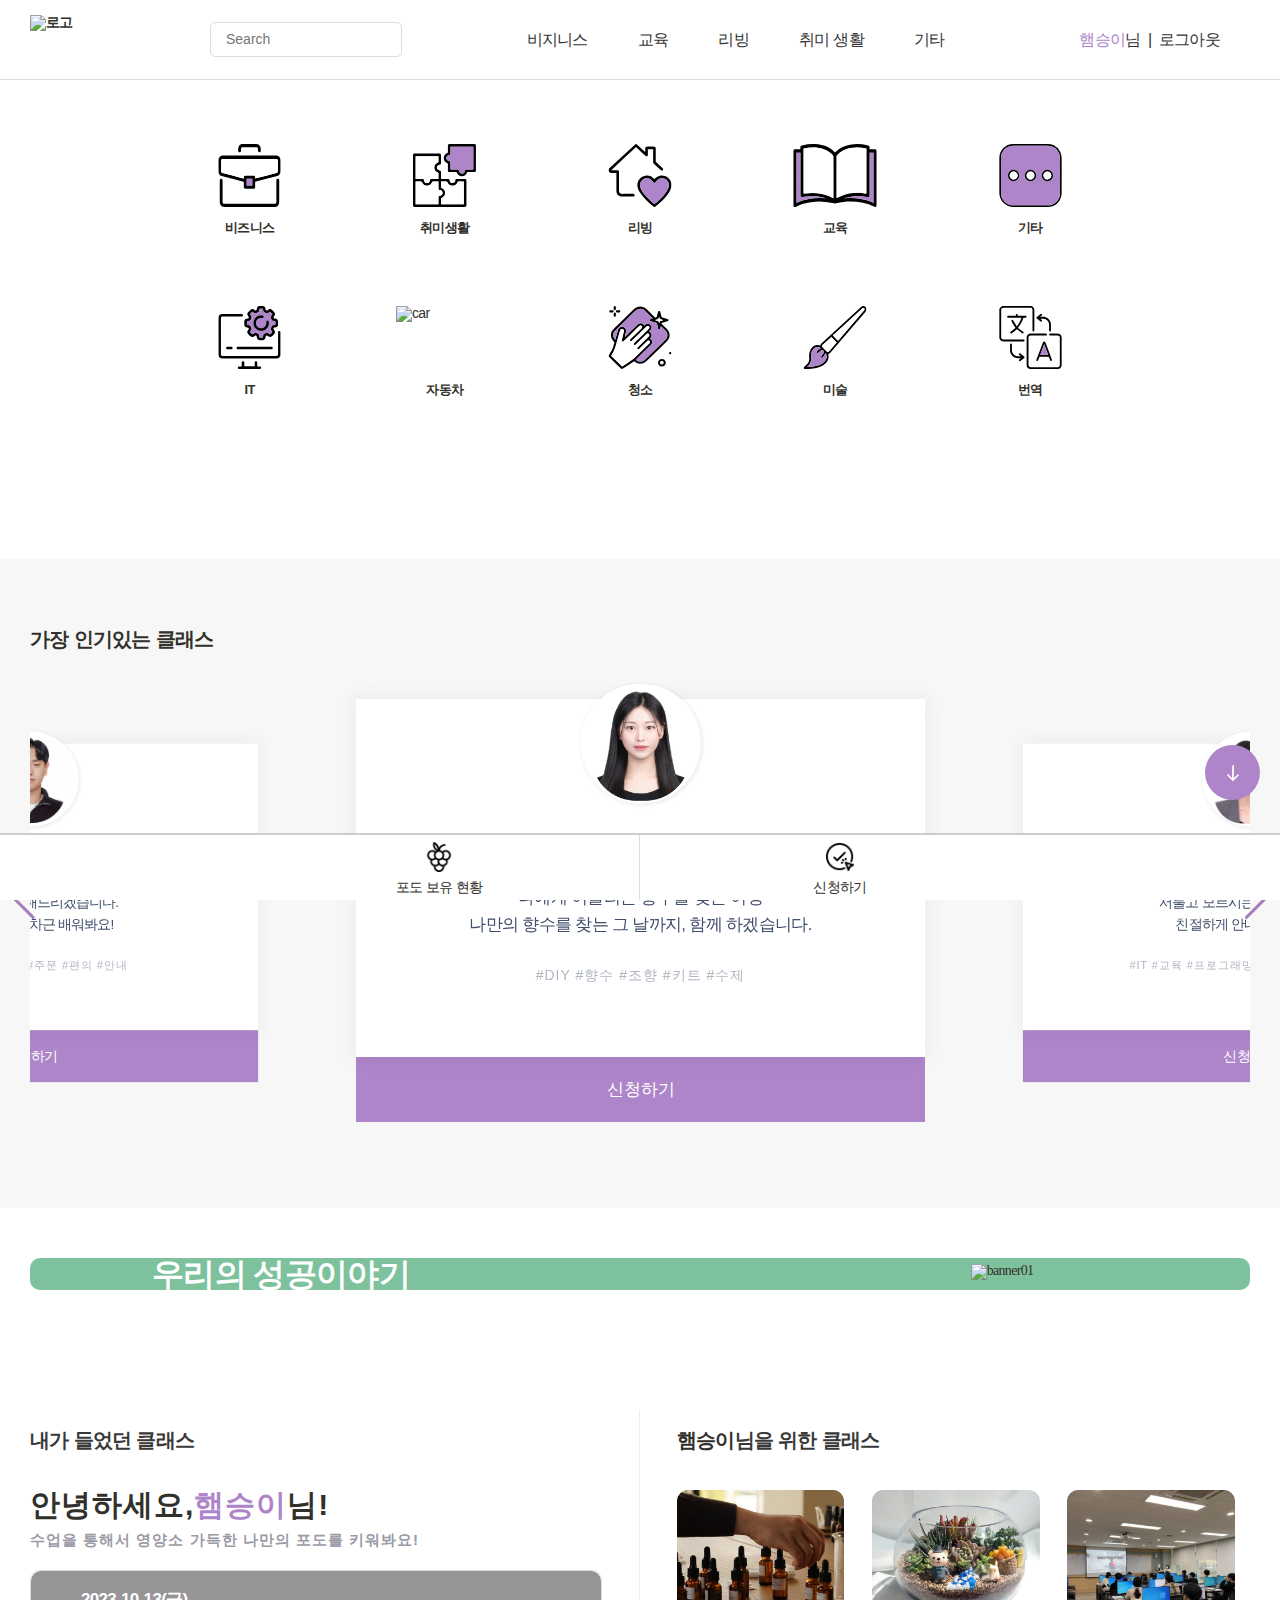
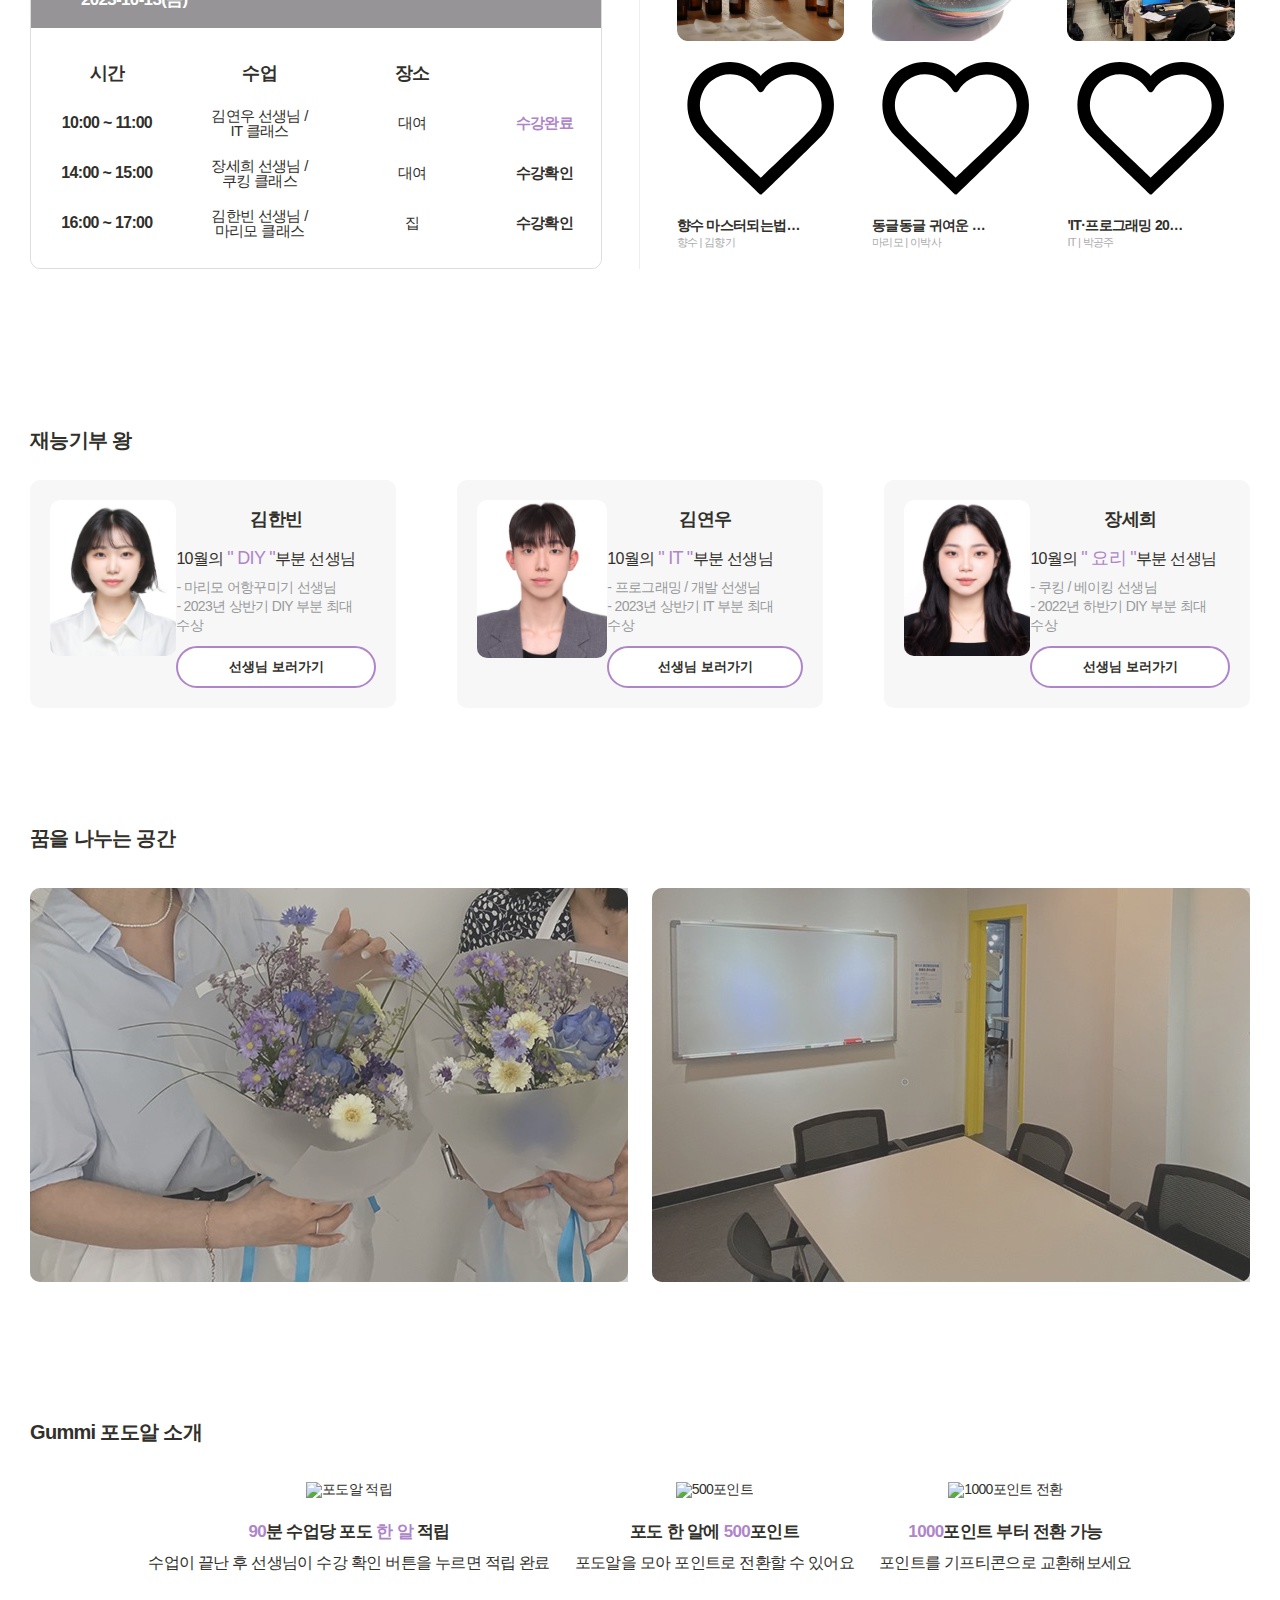
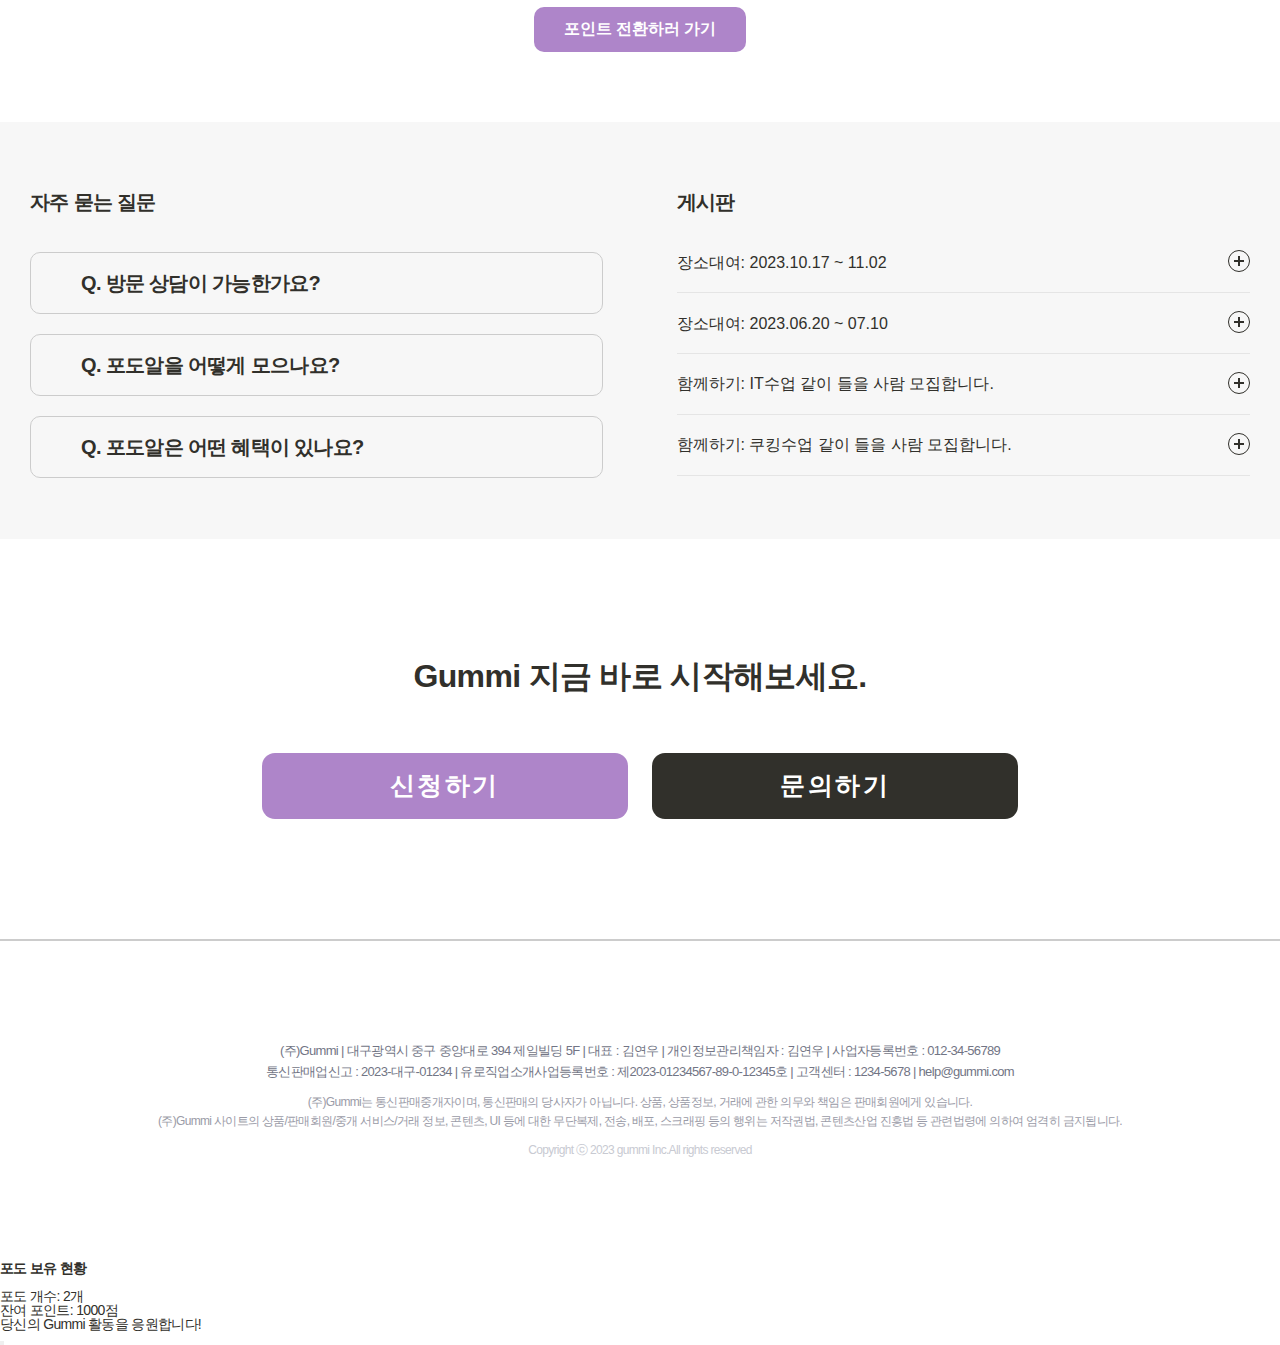
==== index2.html @ 2b12e1e2 "feat : 메인페이지에서 header 고정" ====
<!DOCTYPE html>
<html lang="ko">
<head>
    <meta charset="UTF-8">
    <meta name="viewport" content="width=device-width, initial-scale=1.0">
    <!-- SEO적용 -->
    <meta name="mobile-web-app-capable" content="yes"/>
    <meta name="format-detection" content="telephone=no"/>
    <meta name="apple-mobile-web-app-capable" content="yes"/>
    <meta name="description" content="나의 꿈이 이루어지는 공간 구미 Gummi!"/>
    <meta name="keywords" content="재능기부, 기부, 무료학습, 무료, 취약계층, 포도알"/>
    <meta property="og:title" content="Gummi"/>
    <meta property="keyword" content="재능기부, 기부, 무료학습, 무료, 취약계층, 포도알"/>
    <meta property="og:url" content="https://gummi.com/"/>
    <meta property="og:image" content="https://gummi.com/img/url_image.jpg"/>
    <meta property="og:description" content="나의 꿈이 이루어지는 공간 구미 Gummi!"/>
    <meta name="twitter:card" content="summary"/>
    <meta name="twitter:title" content="Gummi"/>
    <meta name="twitter:url" content="https://gummi.com/"/>
    <meta name="twitter:image" content="https://gummi.com/img/logo.png"/>
    <meta name="twitter:description" content="나의 꿈이 이루어지는 공간 구미 Gummi!"/>
<!-- Google Tag Manager -->
<script>(function(w,d,s,l,i){w[l]=w[l]||[];w[l].push({'gtm.start':
    new Date().getTime(),event:'gtm.js'});var f=d.getElementsByTagName(s)[0],
    j=d.createElement(s),dl=l!='dataLayer'?'&l='+l:'';j.async=true;j.src=
    'https://www.googletagmanager.com/gtm.js?id='+i+dl;f.parentNode.insertBefore(j,f);
    })(window,document,'script','dataLayer','GTM-WTNFFC6M');</script>
    <!-- End Google Tag Manager -->
    <!-- 네이버 -->
    <meta name="naver-site-verification" content="ccff2fdf0d3d337e42f8905c4f5227d122330a30" />
    <link rel="canonical" href="https://gummi.vercel.app/">
    <meta name="naver-site-verification" content="49dbb149e09865e68eaacd9c26ceda046bd631c5" />
    <title>Gummi</title>
    <!-- 웹브라우저 호환성 -->
    <!--[if lt IE 9]>
    <script src="js/respond.min.js"></script>
    <script src="js/html5shiv.js"></script>
    [endif]-->
    <!-- <script src="js/prefixfree.min.js"></script> -->
    <!-- jQuery -->
    <script src="https://code.jquery.com/jquery-3.7.0.min.js"></script>
    <!-- fontawesome -->
    <script src="https://kit.fontawesome.com/e2b37e629b.js" crossorigin="anonymous"></script>
    
    <!-- aos -->
    <link rel="stylesheet" href="https://unpkg.com/aos@next/dist/aos.css" />
    <script src="https://unpkg.com/aos@next/dist/aos.js"></script>
    <!-- Swiper JS -->
    <script src="https://cdn.jsdelivr.net/npm/swiper@9/swiper-bundle.min.js"></script>
    <script src="https://cdn.jsdelivr.net/npm/swiper@10/swiper-element-bundle.min.js"></script>
    <!-- swiper -->
    <link rel="stylesheet" href="js/swiper/swiper.min.css"/>
    <script src="js/swiper/swiper.min.js"></script>
    <!-- bx slide -->
    <link rel="stylesheet" href="https://cdn.jsdelivr.net/bxslider/4.2.12/jquery.bxslider.css"/>    
    <script src="https://cdn.jsdelivr.net/bxslider/4.2.12/jquery.bxslider.min.js"></script>
    <!-- XEIcon -->
    <link rel="stylesheet" href="https://cdn.jsdelivr.net/npm/xeicon@2.3.3/xeicon.min.css">
    <!-- css -->
    <link rel="stylesheet" type="text/css" href="css/reset.css">
    <link rel="stylesheet" href="css/main.css">
    <link rel="stylesheet" href="css/header_main.css">
    <link rel="stylesheet" href="css/class.css">
    <link rel="stylesheet" href="css/font.css">
    <link rel="stylesheet" href="css/base.css">
    <link rel="stylesheet" href="css/common.css"> 
    <link rel="stylesheet" href="css/podo.css"> 
    <link rel="stylesheet" href="css/fixedmenu.css">
    <!--js  -->
    <script src="js/header.js"></script>
    <script src="js/visual.js"></script>
    <script src="js/banner01.js"></script>
    <script src="js/category.js"></script>
    <script src="js/teacher.js"></script>
    <script src="js/recruit.js"></script>
    <script src="js/banner02.js"></script>
    <script src="js/popualclass.js"></script>
    <script src="js/class.js"></script>
    <script src="js/fixedmenu.js"></script>
    <script src="js/footer.js"></script>
   <script src="js/podo.js"></script>
   <!-- fivicon -->
   <link rel="icon" href="images/fcon.png">
</head>
<body>
<!-- Google Tag Manager (noscript) -->
<noscript><iframe src="https://www.googletagmanager.com/ns.html?id=GTM-WTNFFC6M"
    height="0" width="0" style="display:none;visibility:hidden"></iframe></noscript>
    <!-- End Google Tag Manager (noscript) -->
    <div class="wrap">
        <!-- header부분 -->
        <header class="header">
            <div class="inner">
                <h1 class="h_logo">
                    <a href="index2.html"><img src="images/logo3_text.svg" alt="로고"></a>
                </h1>
                <nav class="h_nav">
                    <ul class="searchbar">
                        <li><input type="text" name="searchtext" id="searchtext" placeholder="Search"></li>
                        <li><a href="#"><i class="fa-solid fa-magnifying-glass"></i></a></li>
                    </ul>
                    <ul class="gnb">
                        <li><a href="#">비지니스</a>
                        <ul class="submenu">
                            <li><a href="#">번역</a></li>
                            <li><a href="#">통역</a></li>
                            <li><a href="#">마케팅</a></li>
                            <li><a href="#">창업 컨설팅</a></li>
                            <li><a href="#">재테크</a></li>
                        </ul>
                        </li>
                        <li><a href="#">교육</a>
                        <ul class="submenu">
                            <li><a href="#">초등교육</a></li>
                            <li><a href="#">중등교육</a></li>
                            <li><a href="#">고등교육</a></li>
                            <li><a href="#">IT</a></li>
                            <li><a href="#">디자인</a></li>
                        </ul>
                        </li>
                        <li><a href="#">리빙</a>
                        <ul class="submenu">
                            <li><a href="#">정리</a></li>
                            <li><a href="#">청소</a></li>
                            <li><a href="#">인테리어</a></li>
                            <li><a href="#">수리</a></li>
                        </ul>
                        </li>
                        <li><a href="#">취미 생활</a>
                        <ul class="submenu">
                            <li><a href="#">DIY</a></li>
                            <li><a href="#">요리</a></li>
                            <li><a href="#">뷰티</a></li>
                            <li><a href="#">마술</a></li>
                            <li><a href="#">악기</a></li>
                            <li><a href="#">드로잉</a></li>
                        </ul>
                        </li>
                        <li><a href="#">기타</a>
                        <ul class="submenu">
                            <li><a href="#">자동차</a></li>
                            <li><a href="#">편의시설</a></li>
                        </ul>
                        </li>
                    </ul>
                    <ul class="login">
                        <li><a href="#"><span class="purple">햄승이</span>님</a></li>
                        <li>&ensp;|&ensp;</li>
                        <li><a href="index.html">로그아웃</a></li>
                    </ul>
                </nav>
                <nav class="mb_nav">
                    <ul class="mb_h_nav">
                        <li><a href="#"><i class="fa-solid fa-magnifying-glass"></i></a></li>
                        <li><a href="#"><i class="fa-solid fa-bars"></i></a></li>
                    </ul>
                    <div class="mb_nav_gnb">
                        <div class="mb_nav_top">
                            <ul class="mb_login">
                                <li><i class="fa-regular fa-user"></i></li>
                                <li><a href="#"><span class="purple">햄승이</span>님&ensp;</a>|<a href="index.html">&ensp;로그아웃&ensp;<i class="fa-solid fa-chevron-right"></i></a></li>
                            </ul>
                            <a href="#"><i class="fa-solid fa-xmark"></i></a>
                        </div>
                        <ul class="mb_gnb">
                            <li>
                                <a href="#">
                                    비지니스
                                    <div class="more">
                                        <span class="plus"><i class="fa-solid fa-plus"></i></span>
                                        <span class="minus"><i class="fa-solid fa-minus"></i></span>
                                    </div>
                                </a>
                                <ul class="mb_submenu">
                                    <li><a href="#">번역</a></li>
                                    <li><a href="#">통역</a></li>
                                    <li><a href="#">마케팅</a></li>
                                    <li><a href="#">창업 컨설팅</a></li>
                                    <li><a href="#">재테크</a></li>
                                </ul>
                            </li>
                            <li>
                                <a href="#">
                                    교육
                                    <div class="more">
                                        <span class="plus"><i class="fa-solid fa-plus"></i></span>
                                        <span class="minus"><i class="fa-solid fa-minus"></i></span>
                                    </div>
                                </a>
                            <ul class="mb_submenu">
                                <li><a href="#">초등교육</a></li>
                                <li><a href="#">중등교육</a></li>
                                <li><a href="#">고등교육</a></li>
                                <li><a href="#">IT</a></li>
                                <li><a href="#">디자인</a></li>
                            </ul>
                            </li>
                            <li>
                                <a href="#">
                                    리빙
                                    <div class="more">
                                        <span class="plus"><i class="fa-solid fa-plus"></i></span>
                                        <span class="minus"><i class="fa-solid fa-minus"></i></span>
                                    </div>
                                </a>
                            <ul class="mb_submenu">
                                <li><a href="#">정리</a></li>
                                <li><a href="#">청소</a></li>
                                <li><a href="#">인테리어</a></li>
                                <li><a href="#">수리</a></li>
                            </ul>
                            </li>
                            <li>
                                <a href="#">
                                    취미 생활
                                    <div class="more">
                                        <span class="plus"><i class="fa-solid fa-plus"></i></span>
                                        <span class="minus"><i class="fa-solid fa-minus"></i></span>
                                    </div>
                                </a>
                            <ul class="mb_submenu">
                                <li><a href="#">DIY</a></li>
                                <li><a href="#">요리</a></li>
                                <li><a href="#">뷰티</a></li>
                                <li><a href="#">마술</a></li>
                                <li><a href="#">악기</a></li>
                                <li><a href="#">드로잉</a></li>
                            </ul>
                            </li>
                            <li>
                                <a href="#">
                                    기타
                                    <div class="more">
                                        <span class="plus"><i class="fa-solid fa-plus"></i></span>
                                        <span class="minus"><i class="fa-solid fa-minus"></i></span>
                                    </div>
                                </a>
                            <ul class="mb_submenu">
                                <li><a href="#">자동차</a></li>
                                <li><a href="#">편의시설</a></li>
                            </ul>
                            </li>
                        </ul>
                    </div>
                </nav>
            </div>
        </header>
        <div class="mb_searchbar">
            <div class="inner">
                <ul class="mb_search">
                    <li>
                        <ul class="mb_searchbar_search">
                            <li><a href="#"><i class="fa-solid fa-magnifying-glass"></i></a></li>
                            <li><input type="text" name="searchtext" id="searchtext" placeholder="Search"></li>
                        </ul>
                    </li>
                    <li>
                        <a href="#"><i class="fa-solid fa-xmark"></i></a>
                    </li>
                </ul>
                <ul class="mb_recommend">
                    <li>인기검색어</li>
                    <li>
                        <ul class="mb_recommend_text">
                            <li><a href="#">키오스크</a></li>
                            <li><a href="#">디저트</a></li>
                            <li><a href="#">식물</a></li>
                            <li><a href="#">케이크</a></li>
                            <li><a href="#">그래픽</a></li>
                            <li><a href="#">코딩</a></li>
                            <li><a href="#">언리얼</a></li>
                            <li><a href="#">캐릭터</a></li>
                            <li><a href="#">일러스트</a></li>
                            <li><a href="#">클래스</a></li>
                            <li><a href="#">포도알</a></li>
                            <li><a href="#">C4D</a></li>
                            <li><a href="#">번역</a></li>
                            <li><a href="#">DIY</a></li>
                            <li><a href="#">재테크</a></li>
                            <li><a href="#">청소</a></li>
                        </ul>
                    </li>
                </ul>
            </div>
        </div>
        <!-- 메인 -->
        <div class="main">
            <!-- 비주얼부분 -->
            <section class="visual">
                <div class="swiper visualswiper">
                    <div class="swiper-wrapper">
                        <div class="swiper-slide">
                            <img src="images/visual_slider01_text.svg" alt="이미지 슬라이더">
                        </div>
                        <div class="swiper-slide">
                            <img src="images/visual_slider02.svg" alt="이미지 슬라이더">
                        </div>
                        <div class="swiper-slide">
                            <img src="images/visual_slider03.svg" alt="이미지 슬라이더">
                        </div>
                    </div>
                    <div class="swiper-button-prev"></div>
                    <div class="swiper-button-next"></div>
                    <div class="swiper-pagination"></div>
                </div>
            </section>
            <!-- 카테고리 -->
            <section class="category">
                <div class="inner">
                    <div class="cate_wrap">
                        <div id="cate_list1">
                            <div class="cate_iist">
                                <img src="images/bbbbbbu.svg" alt="business">
                                <span>비즈니스</span>
                            </div>
                            <div class="cate_iist">
                                <img src="images/hobby.svg" alt="hobby">
                                <span>취미생활</span>
                            </div>
                            <div class="cate_iist">
                                <img src="images/home.svg" alt="living">
                                <span>리빙</span>
                            </div>
                            <div class="cate_iist">
                                <img src="images/book2.svg" alt="study">
                                <span>교육</span>
                            </div>
                            <div class="cate_iist">
                                <img src="images/eeet.svg" alt="etc">
                                <span>기타</span>
                            </div>
                        </div>
                        <div id="cate_list2">
                            <div class="cate_iist">
                                <img src="images/ittt.svg" alt="it">
                                <span>IT</span>
                            </div>
                            <div class="cate_iist">
                                <img src="images/car.svg" alt="car">
                                <span>자동차</span>
                            </div>
                            <div class="cate_iist">
                                <img src="images/cleam.svg" alt="cleaning">
                                <span>청소</span>
                            </div>
                            <div class="cate_iist">
                                <img src="images/artt3.svg" alt="art">
                                <span>미술</span>
                            </div>
                            <div class="cate_iist">
                                <img src="images/traaans.svg" alt="trans">
                                <span>번역</span>
                            </div>
                        </div>
                    </div>
                </div>
            </section>
            <!-- 가장인기있는 클래스 -->
            <section class="popualclass">
                <div class="inner">
                    <div class="swiper-container">
                        <h2>가장 인기있는 클래스</h2>
                        <div class="swiper-wrapper">
                            <div class="swiper-slide slide1">
                                <div class="popualclass-contents contents1">
                                    <div class="diy2">
                                        <img
                                            src="images/popularclassteacher.png"
                                            alt=""
                                            id="diy2img1"
                                        />
                                        <div class="diy2-h3">
                                                <div class="diy2-star">
                                            <i class="fa-solid fa-star" style="color: #ffd400"></i>
                    <i class="fa-solid fa-star" style="color: #ffd400"></i>
                    <i class="fa-solid fa-star" style="color: #ffd400"></i>
                    <i class="fa-solid fa-star" style="color: #ffd400"></i>
                    <i class="fa-solid fa-star" style="color: #ffd400"></i>
                                        </div>   
                                        <h3> 
                                                <span >향수</span
                                                ><br/>나에게 어울리는
                                                향수를 찾는 여정 <br />
                                                나만의 향수를 찾는 그
                                                날까지, 함께 하겠습니다.
                                            </h3>
                                         <p>
                                            #DIY #향수 #조향 #키트 #수제
                                        </p>
                                    </div>
                                        
                                    </div>
                                    <a href="subscription.html">
                                        <button id="bt1">신청하기</button>
                                    </a>
                                    <div class="tooltip">
                                        <span class="tooltiptext"
                                            >향유정 선생님</span
                                        >
                                    </div>
                                </div>
                            </div>

                            <div class="swiper-slide slide2">
                                <div class="popualclass-contents contents2">
                                    <div class="diy2">
                                        <img
                                            src="images/popularclassteacher2.png"
                                            alt=""
                                            id="diy2img1"
                                        />
                                        <div class="diy2-h3">
                                            <div class="diy2-star">
                                                <i class="fa-solid fa-star" style="color: #ffd400"></i>
                        <i class="fa-solid fa-star" style="color: #ffd400"></i>
                        <i class="fa-solid fa-star" style="color: #ffd400"></i>
                        <i class="fa-solid fa-star" style="color: #ffd400"></i>
                        <i class="fa-solid fa-star" style="color: #ffd400"></i>
                                            </div> 
                                            <h3>
                                                <span>IT</span><br />서툴고
                                                모르시는 것이 당연해요.
                                                <br />친절하게
                                                안내해드릴게요!
                                            </h3> 
                                            <p>
                                            #IT #교육 #프로그래밍
                                            #데이터분석 #자격증
                                        </p>
                                        </div>
                                       
                                    </div>
                                    <a href="subscription.html">
                                        <button id="bt1">신청하기</button>
                                    </a>
                                    <div class="tooltip">
                                        <span class="tooltiptext"
                                            >김연우 선생님</span
                                        >
                                    </div>
                                </div>
                            </div>
                            <div class="swiper-slide slide3">
                                <div class="popualclass-contents contents3">
                                    <div class="diy2">
                                        <img
                                            src="images/popularclassteacher4.png"
                                            alt=""
                                            id="diy2img1"
                                        />
                                        <div class="diy2-h3">
                                            <div class="diy2-star">
                                                <i class="fa-solid fa-star" style="color: #ffd400"></i>
                        <i class="fa-solid fa-star" style="color: #ffd400"></i>
                        <i class="fa-solid fa-star" style="color: #ffd400"></i>
                        <i class="fa-solid fa-star" style="color: #ffd400"></i>
                        <i class="fa-solid fa-star" style="color: #dadad9"></i>
                                            </div> 
                                            <h3>
                                                <span>쿠킹</span
                                                ><br />아마추어도 잘 할 수
                                                있습니다. <br />
                                                기술과 노하우로 여러분의
                                                실력을 빛나게 해드릴게요!
                                            </h3>
                                        <p>#쿠킹 #요리 #음식 #키트 #빵</p>
                                    </div>
                                        
                                    </div>
                                    <a href="subscription.html">
                                        <button id="bt1">신청하기</button>
                                    </a>
                                    <div class="tooltip">
                                        <span class="tooltiptext"
                                            >장세희 선생님</span
                                        >
                                        
                                    </div>
                                </div>
                            </div>
                            <div class="swiper-slide slide4">
                                <div class="popualclass-contents contents4">
                                    <div class="diy2">
                                        <img
                                            src="images/popularclassteacher3.png"
                                            alt=""
                                            id="diy2img1"
                                        />
                                        <div class="diy2-h3">
                                            <div class="diy2-star">
                                        <i class="fa-solid fa-star" style="color: #ffd400"></i>
                <i class="fa-solid fa-star" style="color: #ffd400"></i>
                <i class="fa-solid fa-star" style="color: #ffd400"></i>
                <i class="fa-solid fa-star" style="color: #ffd400"></i>
                <i class="fa-solid fa-star" style="color: #ffd400"></i>
                                    </div>   
                                    <h3> 
                                            <span >향수</span
                                            ><br/>나에게 어울리는
                                            향수를 찾는 여정 <br />
                                            나만의 향수를 찾는 그
                                            날까지, 함께 하겠습니다.
                                        </h3>
                                        <p>
                                        #DIY #향수 #조향 #키트 #수제
                                    </p>
                                </div>
                                    
                                </div>
                                <a href="subscription.html">
                                    <button id="bt1">신청하기</button>
                                </a>
                                <div class="tooltip">
                                    <span class="tooltiptext"
                                        >향유정 선생님</span
                                    >
                                </div>
                            </div>
                        </div>

                        <div class="swiper-slide slide2">
                            <div class="popualclass-contents contents2">
                                <div class="diy2">
                                    <img
                                        src="images/popularclassteacher2.png"
                                        alt=""
                                        id="diy2img1"
                                    />
                                    <div class="diy2-h3">
                                        <div class="diy2-star">
                                            <i class="fa-solid fa-star" style="color: #ffd400"></i>
                    <i class="fa-solid fa-star" style="color: #ffd400"></i>
                    <i class="fa-solid fa-star" style="color: #ffd400"></i>
                    <i class="fa-solid fa-star" style="color: #ffd400"></i>
                    <i class="fa-solid fa-star" style="color: #ffd400"></i>
                                        </div> 
                                        <h3>
                                            <span>IT</span><br />서툴고
                                            모르시는 것이 당연해요.
                                            <br />친절하게
                                            안내해드릴게요!
                                        </h3> 
                                        <p>
                                        #IT #교육 #프로그래밍
                                        #데이터분석 #자격증
                                    </p>
                                    </div>
                                    
                                </div>
                                <a href="subscription.html">
                                    <button id="bt1">신청하기</button>
                                </a>
                                <div class="tooltip">
                                    <span class="tooltiptext"
                                        >김연우 선생님</span
                                    >
                                </div>
                            </div>
                        </div>
                        <div class="swiper-slide slide3">
                            <div class="popualclass-contents contents3">
                                <div class="diy2">
                                    <img
                                        src="images/popularclassteacher4.png"
                                        alt=""
                                        id="diy2img1"
                                    />
                                    <div class="diy2-h3">
                                        <div class="diy2-star">
                                            <i class="fa-solid fa-star" style="color: #ffd400"></i>
                    <i class="fa-solid fa-star" style="color: #ffd400"></i>
                    <i class="fa-solid fa-star" style="color: #ffd400"></i>
                    <i class="fa-solid fa-star" style="color: #ffd400"></i>
                    <i class="fa-solid fa-star" style="color: #dadad9"></i>
                                        </div> 
                                        <h3>
                                            <span>쿠킹</span
                                            ><br />아마추어도 잘 할 수
                                            있습니다. <br />
                                            기술과 노하우로 여러분의
                                            실력을 빛나게 해드릴게요!
                                        </h3>
                                    <p>#쿠킹 #요리 #음식 #키트 #빵</p>
                                </div>
                                    
                                </div>
                                <a href="subscription.html">
                                    <button id="bt1">신청하기</button>
                                </a>
                                <div class="tooltip">
                                    <span class="tooltiptext"
                                        >장세희 선생님</span
                                    >
                                    
                                </div>
                            </div>
                        </div>
                        <div class="swiper-slide slide4">
                            <div class="popualclass-contents contents4">
                                <div class="diy2">
                                    <img
                                        src="images/popularclassteacher3.png"
                                        alt=""
                                        id="diy2img1"
                                    />
                                    <div class="diy2-h3">
                                        <div class="diy2-star">
                                            <i class="fa-solid fa-star" style="color: #ffd400"></i>
                    <i class="fa-solid fa-star" style="color: #ffd400"></i>
                    <i class="fa-solid fa-star" style="color: #ffd400"></i>
                    <i class="fa-solid fa-star" style="color: #ffd400"></i>
                    <i class="fa-solid fa-star" style="color: #ffd400"></i>
                                        </div> 
                                        <h3>
                                            <span>DIY</span
                                            ><br />마리모에 대해 궁금한
                                            것이 많으신가요~? <br />
                                            귀엽고 흥미로운 애완식물
                                            마리모 함께 만들어봐요!
                                        </h3>
                                    <p>
                                        #DIY #마리모 #어항 #키트 #꾸미기
                                    </p>
                                </div>
                                    
                                </div>
                                <a href="subscription.html">
                                    <button id="bt1">신청하기</button>
                                </a>
                                <div class="tooltip">
                                    <span class="tooltiptext"
                                        >김한빈 선생님</span
                                    >
                                </div>
                            </div>
                        </div>
                        <div class="swiper-slide slide5">
                            <div class="popualclass-contents contents5">
                                <div class="diy2">
                                    <img
                                        src="images/popularclassteacher5.png"
                                        alt=""
                                        id="diy2img1"
                                    />
                                    <div class="diy2-h3">
                                        <div class="diy2-star">
                                            <i class="fa-solid fa-star" style="color: #ffd400"></i>
                    <i class="fa-solid fa-star" style="color: #ffd400"></i>
                    <i class="fa-solid fa-star" style="color: #ffd400"></i>
                    <i class="fa-solid fa-star" style="color: #ffd400"></i>
                    <i class="fa-solid fa-star" style="color: #dadad9"></i>
                                        </div> 
                                        <h3>
                                            <span class="diy-h22">키오스크</span
                                            ><br />친절하게
                                            설명해드리겠습니다. <br />
                                            하나하나 차근차근 배워봐요!
                                        </h3>
                                        <p>
                                        #키오스크 #무인 #주문 #편의
                                        #안내
                                    </p>
                                </div>
                                    
                                </div>
                                <a href="subscription.html">
                                    <button id="bt1">신청하기</button>
                                </a>
                                <div class="tooltip">
                                    <span class="tooltiptext"
                                        >김이박 선생님</span
                                    >
                                </div>
                            </div>
                        </div>
                    </div>
                </div>
                <!-- If we need navigation buttons -->
                <div class="swiper-button-prev"></div>
                <div class="swiper-button-next"></div>
            </div>
        </section>
            <!-- 배너01 -->
            <section class="banner01">
                <div class="inner">
                    <div class="banner_wrap">
                        <a href="success.html">
                            <div class="banner_txt">
                            우리의 성공이야기<i class="fa-solid fa-arrow-right"></i>
                            </div>
                            <div class="banner_img">
                            <img src="images/banner022222.svg" alt="banner01">
                            </div> 
                        </a>
                    </div>
                </div>
            </section>                      
            <!-- 내가 들은 클래스 -->
            <section class="class">
                <div class="inner">
                    <div class="myclass">
                        <div class="myclass2">
                            <h2>내가 들었던 클래스</h2>
                            <h3 class="myclass2podo">
                                안녕하세요,<span class="podo22">햄승이</span
                                >님!<br />
                                <span class="podo33"
                                    >수업을 통해서 영양소 가득한 나만의
                                    포도를 키워봐요!</span
                                >
                            </h3>
                            <!-- <img src="images/sche.png" alt=""> -->
                            <div class="myclass2-1">
                                <!-- <img src="images/banner_people.png" alt=""> -->
                                <div class="myclass2-2">
                                    <h2>2023-10-13(금)</h2>
                                </div>
                                <div class="myclass2-3">
                                    <table class="fade-in-table">
                                        <tr>
                                            <th scope="col" class="th1">
                                                시간
                                            </th>
                                            <th scope="col" class="th1">
                                                수업
                                            </th>
                                            <th
                                                scope="col"
                                                colspan="1"
                                                class="th1"
                                            >
                                                장소
                                            </th>
                                            <!-- <th scope="col" class="th1">
                                                수강
                                            </th> -->
                                            <!-- <th scope="col">조회수</th> : 밀려난 셀 제거-->
                                        </tr>
                                        <tr>
                                            <td rowspan="1" class="th2">
                                                10:00 ~ 11:00
                                            </td>
                                            <td>
                                                김연우 선생님 / <br> IT 클래스
                                            </td>
                                            <td>대여</td>
                                            <td class="td2">수강완료</td>
                                        </tr>
                                        <tr>
                                            <td rowspan="1" class="th2">
                                                14:00 ~ 15:00
                                            </td>
                                            <td>
                                                장세희 선생님 / <br>쿠킹 클래스
                                            </td>
                                            <td>대여</td>
                                            <td class="td3">수강확인</td>
                                        </tr>
                                        <tr>
                                            <td rowspan="1" class="th2">
                                                16:00 ~ 17:00
                                            </td>
                                            <td>
                                                김한빈 선생님 / <br>마리모 클래스
                                            </td>
                                            <td>집</td>
                                            <td class="td3">수강확인</td>
                                        </tr>
                                    </table>
                                </div>
                            </div>
                        </div>
            <!-- 회원님을 위한 클래스 -->
                        <div class="myclass3">
                            <h2 id="myclass322"><span class="myclass3_ham">햄승이</span>님을 위한 클래스</h2>
                             <div class="scrollable-content">   
                                <div class="myclass33"> <div class="content">
                            <div class="myclass3-inner">
                                
                                <div class="myclass3-1">
                                    <img
                                        src="images/subscription_img_main 1.png"
                                        alt=""
                                    />
                                    <div class="myclassheart">
                                        <svg viewBox="0 0 24 24" data-testid="heart-thin" class="myclassheart"><path d="M20.75 4.8C19.55 3.6 18 3 16.45 3c-1.55 0-3.1.6-4.3 1.8-.05.05-.1.15-.15.2a.69.69 0 0 1-.15-.2C10.65 3.6 9.1 3 7.55 3c-1.55 0-3.1.6-4.3 1.8-2.35 2.4-2.35 6.35 0 8.75 2.35 2.4 8.55 8.35 8.55 8.35.05.1.15.1.2.1.05 0 .15 0 .15-.05 0 0 6.2-5.95 8.55-8.35 2.35-2.4 2.4-6.35.05-8.8ZM12 7.35c.35 0 .45-.4.75-.8 1.6-1.85 4.25-2.4 6.25-.9 1.3 1 1.95 2.75 1.65 4.35-.3 1.7-1.75 2.9-3 4.2-.65.65-5.65 5.4-5.65 5.4s-5-4.75-5.65-5.4c-1.25-1.25-2.7-2.5-3-4.2-.3-1.6.35-3.4 1.65-4.35 2-1.5 4.65-1 6.2.9.35.4.45.8.8.8Z" class="css-17f4zqp">
                                        </path></svg>
                                      </div>
                                    <div class="myclass3-2">
                                        <h3>
                                            향수 마스터되는법,
                                            김향기의 독학비법서
                                        </h3>
                                        <h4>향수 | 김향기</h4>
                                    </div>
                                </div>
                                <div class="myclass3-1">
                                    <img
                                        src="images/marimo.png"
                                        alt=""
                                    />
                                    <div class="myclassheart">
                                        <svg viewBox="0 0 24 24" data-testid="heart-thin" class="myclassheart"><path d="M20.75 4.8C19.55 3.6 18 3 16.45 3c-1.55 0-3.1.6-4.3 1.8-.05.05-.1.15-.15.2a.69.69 0 0 1-.15-.2C10.65 3.6 9.1 3 7.55 3c-1.55 0-3.1.6-4.3 1.8-2.35 2.4-2.35 6.35 0 8.75 2.35 2.4 8.55 8.35 8.55 8.35.05.1.15.1.2.1.05 0 .15 0 .15-.05 0 0 6.2-5.95 8.55-8.35 2.35-2.4 2.4-6.35.05-8.8ZM12 7.35c.35 0 .45-.4.75-.8 1.6-1.85 4.25-2.4 6.25-.9 1.3 1 1.95 2.75 1.65 4.35-.3 1.7-1.75 2.9-3 4.2-.65.65-5.65 5.4-5.65 5.4s-5-4.75-5.65-5.4c-1.25-1.25-2.7-2.5-3-4.2-.3-1.6.35-3.4 1.65-4.35 2-1.5 4.65-1 6.2.9.35.4.45.8.8.8Z" class="css-17f4zqp">
                                        </path></svg>
                                      </div>
                                    <div class="myclass3-2">
                                        <h3>
                                            동글동글 귀여운 마리모, 
                                            나만의 반려식물 
                                        </h3>
                                        <h4>마리모 | 이박사</h4>
                                    </div>
                                </div>
                                <div class="myclass3-1">
                                    <img
                                        src="images/itit.png"
                                        alt=""
                                    />
                                    <div class="myclassheart">
                                        <svg viewBox="0 0 24 24" data-testid="heart-thin" class="myclassheart"><path d="M20.75 4.8C19.55 3.6 18 3 16.45 3c-1.55 0-3.1.6-4.3 1.8-.05.05-.1.15-.15.2a.69.69 0 0 1-.15-.2C10.65 3.6 9.1 3 7.55 3c-1.55 0-3.1.6-4.3 1.8-2.35 2.4-2.35 6.35 0 8.75 2.35 2.4 8.55 8.35 8.55 8.35.05.1.15.1.2.1.05 0 .15 0 .15-.05 0 0 6.2-5.95 8.55-8.35 2.35-2.4 2.4-6.35.05-8.8ZM12 7.35c.35 0 .45-.4.75-.8 1.6-1.85 4.25-2.4 6.25-.9 1.3 1 1.95 2.75 1.65 4.35-.3 1.7-1.75 2.9-3 4.2-.65.65-5.65 5.4-5.65 5.4s-5-4.75-5.65-5.4c-1.25-1.25-2.7-2.5-3-4.2-.3-1.6.35-3.4 1.65-4.35 2-1.5 4.65-1 6.2.9.35.4.45.8.8.8Z" class="css-17f4zqp">
                                        </path></svg>
                                      </div>
                                    <div class="myclass3-2">
                                        <h3>
                                            'IT·프로그래밍 20년' 선생님의 IT 교육
                                        </h3>
                                        <h4>IT | 박공주</h4>
                                    </div>
                                </div>
                            </div>
                            <div class="myclass3-inner">
                                <div class="myclass3-1">
                                    <img
                                        src="images/yori.png"
                                        alt=""
                                    />
                                    <div class="myclassheart">
                                        <svg viewBox="0 0 24 24" data-testid="heart-thin" class="myclassheart"><path d="M20.75 4.8C19.55 3.6 18 3 16.45 3c-1.55 0-3.1.6-4.3 1.8-.05.05-.1.15-.15.2a.69.69 0 0 1-.15-.2C10.65 3.6 9.1 3 7.55 3c-1.55 0-3.1.6-4.3 1.8-2.35 2.4-2.35 6.35 0 8.75 2.35 2.4 8.55 8.35 8.55 8.35.05.1.15.1.2.1.05 0 .15 0 .15-.05 0 0 6.2-5.95 8.55-8.35 2.35-2.4 2.4-6.35.05-8.8ZM12 7.35c.35 0 .45-.4.75-.8 1.6-1.85 4.25-2.4 6.25-.9 1.3 1 1.95 2.75 1.65 4.35-.3 1.7-1.75 2.9-3 4.2-.65.65-5.65 5.4-5.65 5.4s-5-4.75-5.65-5.4c-1.25-1.25-2.7-2.5-3-4.2-.3-1.6.35-3.4 1.65-4.35 2-1.5 4.65-1 6.2.9.35.4.45.8.8.8Z" class="css-17f4zqp">
                                        </path></svg>
                                      </div>
                                    <div class="myclass3-2">
                                        <h3>
                                            모던 한식의 새로운 발견
                                            초보자도 쉽게!
                                        </h3>
                                        <h4>요리 | 김요리</h4>
                                    </div>
                                </div>
                                <div class="myclass3-1">
                                    <img
                                        src="images/kiho.png"
                                        alt=""
                                    />
                                    <div class="myclassheart">
                                        <svg viewBox="0 0 24 24" data-testid="heart-thin" class="myclassheart"><path d="M20.75 4.8C19.55 3.6 18 3 16.45 3c-1.55 0-3.1.6-4.3 1.8-.05.05-.1.15-.15.2a.69.69 0 0 1-.15-.2C10.65 3.6 9.1 3 7.55 3c-1.55 0-3.1.6-4.3 1.8-2.35 2.4-2.35 6.35 0 8.75 2.35 2.4 8.55 8.35 8.55 8.35.05.1.15.1.2.1.05 0 .15 0 .15-.05 0 0 6.2-5.95 8.55-8.35 2.35-2.4 2.4-6.35.05-8.8ZM12 7.35c.35 0 .45-.4.75-.8 1.6-1.85 4.25-2.4 6.25-.9 1.3 1 1.95 2.75 1.65 4.35-.3 1.7-1.75 2.9-3 4.2-.65.65-5.65 5.4-5.65 5.4s-5-4.75-5.65-5.4c-1.25-1.25-2.7-2.5-3-4.2-.3-1.6.35-3.4 1.65-4.35 2-1.5 4.65-1 6.2.9.35.4.45.8.8.8Z" class="css-17f4zqp">
                                        </path></svg>
                                      </div>
                                    <div class="myclass3-2">
                                        <h3>
                                            쉽고 재밌는 키오스크,
                                            키오스크의 새로운 발견
                                        </h3>
                                        <h4>키오스크 | 박키오</h4>
                                    </div>
                                </div>
                                <div class="myclass3-1">
                                    <img
                                        src="images/living2.png"
                                        alt=""
                                    />
                                    <div class="myclassheart">
                                        <svg viewBox="0 0 24 24" data-testid="heart-thin" class="myclassheart"><path d="M20.75 4.8C19.55 3.6 18 3 16.45 3c-1.55 0-3.1.6-4.3 1.8-.05.05-.1.15-.15.2a.69.69 0 0 1-.15-.2C10.65 3.6 9.1 3 7.55 3c-1.55 0-3.1.6-4.3 1.8-2.35 2.4-2.35 6.35 0 8.75 2.35 2.4 8.55 8.35 8.55 8.35.05.1.15.1.2.1.05 0 .15 0 .15-.05 0 0 6.2-5.95 8.55-8.35 2.35-2.4 2.4-6.35.05-8.8ZM12 7.35c.35 0 .45-.4.75-.8 1.6-1.85 4.25-2.4 6.25-.9 1.3 1 1.95 2.75 1.65 4.35-.3 1.7-1.75 2.9-3 4.2-.65.65-5.65 5.4-5.65 5.4s-5-4.75-5.65-5.4c-1.25-1.25-2.7-2.5-3-4.2-.3-1.6.35-3.4 1.65-4.35 2-1.5 4.65-1 6.2.9.35.4.45.8.8.8Z" class="css-17f4zqp">
                                        </path></svg>
                                      </div>
                                    <div class="myclass3-2">
                                        <h3>
                                            삶의 질 2배 상승!
                                            선생님의 시크릿 노하우
                                        </h3>
                                        <h4>리빙 | 권선생</h4>
                                    </div>
                                </div>
                            </div>
                            <div class="myclass3-inner">
                                <div class="myclass3-1">
                                    <img
                                        src="images/yoyori.png"
                                        alt=""
                                    />
                                    <div class="myclassheart">
                                        <svg viewBox="0 0 24 24" data-testid="heart-thin" class="myclassheart"><path d="M20.75 4.8C19.55 3.6 18 3 16.45 3c-1.55 0-3.1.6-4.3 1.8-.05.05-.1.15-.15.2a.69.69 0 0 1-.15-.2C10.65 3.6 9.1 3 7.55 3c-1.55 0-3.1.6-4.3 1.8-2.35 2.4-2.35 6.35 0 8.75 2.35 2.4 8.55 8.35 8.55 8.35.05.1.15.1.2.1.05 0 .15 0 .15-.05 0 0 6.2-5.95 8.55-8.35 2.35-2.4 2.4-6.35.05-8.8ZM12 7.35c.35 0 .45-.4.75-.8 1.6-1.85 4.25-2.4 6.25-.9 1.3 1 1.95 2.75 1.65 4.35-.3 1.7-1.75 2.9-3 4.2-.65.65-5.65 5.4-5.65 5.4s-5-4.75-5.65-5.4c-1.25-1.25-2.7-2.5-3-4.2-.3-1.6.35-3.4 1.65-4.35 2-1.5 4.65-1 6.2.9.35.4.45.8.8.8Z" class="css-17f4zqp">
                                        </path></svg>
                                      </div>
                                    <div class="myclass3-2">
                                        <h3>
                                            왕초보에서 선생님으로!
                                            내가 만든 쿠키
                                        </h3>
                                        <h4>쿠킹 | 김왕자</h4>
                                        
                                    </div>
                                </div>
                                <div class="myclass3-1">
                                    <img
                                        src="images/candle.png"
                                        alt=""
                                    />
                                    <div class="myclassheart">
                                        <svg viewBox="0 0 24 24" data-testid="heart-thin" class="myclassheart"><path d="M20.75 4.8C19.55 3.6 18 3 16.45 3c-1.55 0-3.1.6-4.3 1.8-.05.05-.1.15-.15.2a.69.69 0 0 1-.15-.2C10.65 3.6 9.1 3 7.55 3c-1.55 0-3.1.6-4.3 1.8-2.35 2.4-2.35 6.35 0 8.75 2.35 2.4 8.55 8.35 8.55 8.35.05.1.15.1.2.1.05 0 .15 0 .15-.05 0 0 6.2-5.95 8.55-8.35 2.35-2.4 2.4-6.35.05-8.8ZM12 7.35c.35 0 .45-.4.75-.8 1.6-1.85 4.25-2.4 6.25-.9 1.3 1 1.95 2.75 1.65 4.35-.3 1.7-1.75 2.9-3 4.2-.65.65-5.65 5.4-5.65 5.4s-5-4.75-5.65-5.4c-1.25-1.25-2.7-2.5-3-4.2-.3-1.6.35-3.4 1.65-4.35 2-1.5 4.65-1 6.2.9.35.4.45.8.8.8Z" class="css-17f4zqp">
                                        </path></svg>
                                      </div>
                                    <div class="myclass3-2">
                                        <h3>
                                            잊을 수 없는 매혹적인 수업!
                                            특별한 노하우
                                
                                        </h3>
                                        <h4>캔들 | 이캔들</h4>
                                    </div>
                                </div>
                                <div class="myclass3-1">
                                    <img
                                        src="images/bis.png"
                                        alt=""
                                    />
                                    <div class="myclassheart">
                                        <svg viewBox="0 0 24 24" data-testid="heart-thin" class="myclassheart"><path d="M20.75 4.8C19.55 3.6 18 3 16.45 3c-1.55 0-3.1.6-4.3 1.8-.05.05-.1.15-.15.2a.69.69 0 0 1-.15-.2C10.65 3.6 9.1 3 7.55 3c-1.55 0-3.1.6-4.3 1.8-2.35 2.4-2.35 6.35 0 8.75 2.35 2.4 8.55 8.35 8.55 8.35.05.1.15.1.2.1.05 0 .15 0 .15-.05 0 0 6.2-5.95 8.55-8.35 2.35-2.4 2.4-6.35.05-8.8ZM12 7.35c.35 0 .45-.4.75-.8 1.6-1.85 4.25-2.4 6.25-.9 1.3 1 1.95 2.75 1.65 4.35-.3 1.7-1.75 2.9-3 4.2-.65.65-5.65 5.4-5.65 5.4s-5-4.75-5.65-5.4c-1.25-1.25-2.7-2.5-3-4.2-.3-1.6.35-3.4 1.65-4.35 2-1.5 4.65-1 6.2.9.35.4.45.8.8.8Z" class="css-17f4zqp">
                                        </path></svg>
                                      </div>
                                    <div class="myclass3-2">
                                        <h3>
                                            'DIY 경력 10년'
                                            선생님의 공예 교육
                                        </h3>
                                        <h4>공예 | 김교육</h4>
                                    </div>
                                </div>
                            </div>
                        </div>
                    </div>
                </div>
            </div>
        </div>
            </section>
            <!-- 이달의선생님 -->
            <section class="teacher">
                <div class="inner">
                    <h2>재능기부 왕</h2>
                    <div class="teacher_wrap">
                        <div class="teacher_list">
                            <div class="teacher_img">
                            <img src="images/teacher01.png" alt="선생님1" />
                            </div>
                            <div class="teacher_info">
                                <h3>김한빈</h3>                               
                                <p>10월의 <b>" DIY "</b>부분 선생님</p>                                
                                <span> - 마리모 어항꾸미기 선생님 <br>
                                    - 2023년 상반기 DIY 부분 최대 수상<br>                                    
                                </span>
                                <div class="teacher_btn">
                                    <button type="button">
                                        <span>선생님</span> 보러가기
                                    </button>
                                </div>
                            </div>
                        </div>
                        <div class="teacher_list">
                            <div class="teacher_img">
                            <img src="images/teacher02.png" alt="선생님1" />
                            </div>
                            <div class="teacher_info">
                                <h3>김연우</h3>                                                                
                                <p>10월의 <b>" IT "</b>부분 선생님</p>                                
                                <span>
                                    - 프로그래밍 / 개발 선생님 <br>
                                    - 2023년 상반기 IT 부분 최대 수상<br>   
                                </span>
                                <div class="teacher_btn">
                                    <button type="button">
                                        <span>선생님</span> 보러가기
                                    </button>
                                </div>
                            </div>
                        </div>
                        <div class="teacher_list">
                            <div class="teacher_img">
                            <img src="images/teacher03.png" alt="선생님1" />
                            </div>
                            <div class="teacher_info">
                                <h3>장세희</h3>                                                                
                                <p>10월의 <b>" 요리 "</b>부분 선생님</p>                
                                <span> - 쿠킹 / 베이킹 선생님 <br>
                                    - 2022년 하반기 DIY 부분 최대 수상<br>   
                                </span>
                                <div class="teacher_btn">
                                    <button type="button">
                                        <span>선생님</span> 보러가기
                                    </button>
                                </div>
                            </div>
                        </div>
                    </div>
                </section>
                <!-- 인원모집 및 장소대여 -->
                <section class="recruit">
                    <div class="inner">
                        <h1 class="recruit_title">꿈을 나누는 공간</h1>
                        <div class="recruit_wrap">
                            <!-- 인원 모집 -->
                            <div class="recruit_with">
                                <a href="notice.html"><div class="recruit_with_opacity">
                                </div>
                                <div class="recruit_with_txt" data-aos="fade-right" data-aos-easing="ease-in-sine">
                                    <h1>함께 듣기 <i class="fa-solid fa-chevron-right" style="color: #ffffff;"> </i></h1>
                                    <p>혼자 수업 듣기가 외롭다면,<br> 함께 들을 친구를 찾아보세요!</p>
                                </div></a>
                            </div>
                            <!-- 장소 대여 -->
                            <div class="recruit_place">
                                <a href="notice.html"><div class="recruit_place_opacity">
                                </div>
                                <div class="recruit_place_txt" data-aos="fade-right" data-aos-easing="ease-in-sine">
                                    <h1>장소 대여 <i class="fa-solid fa-chevron-right" style="color: #ffffff;"> </i></h1>
                                    <p>수업할 장소를 찾고 있나요? <br> 편하게 사용하세요!</p>
                                </div></a>
                            </div>
                        </div>
                    </div>
                </section>
                <!-- 배너02 -->
                <section class="banner02">
                    <div class="inner">
                        <div class="banner02_wrap">
                        <h1 class="banner02_title">Gummi 포도알 소개</h1>
                        <div class="banner02_inner">
                            <div class="banner02_section1">
                                <div class="banner02_section1_img">
                                <img src="images/banner02_1.svg" alt="포도알 적립"></div>
                                <h3><span class="b2anner0_span">90</span>분 수업당 포도 <span class="b2anner0_span"> 한 알 </span> 적립</h3>
                                <p class="banner02_hide">수업이 끝난 후 선생님이 수강 확인 버튼을 누르면 적립 완료</p>
                                <p class="banner02_block">선생님이 수강 확인 버튼을 누르면 적립 완료</p>
                            </div>
                            <div class="banner02_section2">
                                <div class="banner02_section1_img">
                                <img src="images/banner02_2.svg" alt="500포인트"></div>
                                <h3>포도 한 알에 <span class="b2anner0_span">500</span>포인트</h3>
                                <p>포도알을 모아 포인트로 전환할 수 있어요</p>
                            </div>
                            <div class="banner02_section3">
                                <div class="banner02_section1_img">
                                <img src="images/banner02_3.svg" alt="1000포인트 전환"></div>
                                <h3><span class="b2anner0_span">1000</span>포인트 부터 전환 가능</h3>
                                <p>포인트를 기프티콘으로 교환해보세요</p>
                            </div>
                        </div>
                        <button>포인트 전환하러 가기</button>
                    </div>
                </div>
                </section>
                <!-- 자주 묻는 질문 및 게시판 -->
            <section class="class2">
                <div class="inner">
                    <div class="myclass-notice">
                        <div class="myclass4">
                            <h2>자주 묻는 질문</h2>
                            <div class="custom_page_123"></div>
                            <div class="col col2" id="col2">
                                <div id="boxholder_1" class="box cpbox text">
                                    <div class="box_content">
                                    </div>
                                    <div class="clear"><!--space--></div>
                                </div>
                            
                                <div id="boxholder_2" class="box cpbox text">
                                    <h2>방문 상담이 가능한가요?</h2>
                                    <div class="box_content">
                                        <p>방문 상담은 불가합니다. 추후 개선될 수 있도록 노력하겠습니다.</p>
                                    </div>
                                    <div class="clear"><!--space--></div>
                                </div>
                                
                                <div id="boxholder_2" class="box cpbox text">
                                    <h2>포도알을 어떻게 모으나요?</h2>
                                    <div class="box_content">
                                        <p>수업을 들으시면 포도알이 적립됩니다.</p>
                                    </div>
                                    <div class="clear"><!--space--></div>
                                </div>
                                
                                <div id="boxholder_2" class="box cpbox text">
                                    <h2>포도알은 어떤 혜택이 있나요?</h2>
                                    <div class="box_content">
                                        <p>포도알을 10개 모으시면 포인트로 전환하여 기프티콘 및 다양한 물품을 구매할 수 있습니다.</p>
                                    </div>
                                    <div class="clear"><!--space--></div>
                                </div>
                            </div>
                        </div>
                        <!-- <section class="section"></section> -->
                        <div class="myclass5">
                            <h2 id="myclass322">게시판</h2>
                            <div class="col col2" id="col2">
                            <div class="accordion">
                                <div class="accordion-item">
                                  <button id="accordion-button-1" aria-expanded="false"><span class="accordion-title">장소대여: 2023.10.17 ~ 11.02
                                </span><span class="icon" aria-hidden="true"></span></button>
                                  <div class="accordion-content">
                                    <p>대구광역시 중구 침산동(그린아파트)
                                        <br>인원: 20명 가능합니다.
                                    </p>
                                  </div>
                                </div>
                                <div class="accordion-item">
                                  <button id="accordion-button-2" aria-expanded="false"><span class="accordion-title">장소대여: 2023.06.20 ~ 07.10
                                </span><span class="icon" aria-hidden="true"></span></button>
                                  <div class="accordion-content">
                                    <p>대구광역시 북구 구암동(그린카페)
                                        <br>인원: 10명 가능합니다.
                                    </p>
                                  </div>
                                </div>
                                <div class="accordion-item">
                                  <button id="accordion-button-3" aria-expanded="false"><span class="accordion-title">함께하기: IT수업 같이 들을 사람 모집합니다.
                                </span><span class="icon" aria-hidden="true"></span></button>
                                  <div class="accordion-content">
                                    <p>2023.05.12 ~ 06.20<br>선착순 6명 모집합니다!</p>
                                  </div>
                                </div>
                                <div class="accordion-item">
                                  <button id="accordion-button-4" aria-expanded="false"><span class="accordion-title">함께하기: 쿠킹수업 같이 들을 사람 모집합니다.
                                </span><span class="icon" aria-hidden="true"></span></button>
                                  <div class="accordion-content">
                                    <p>2023.03.02 ~ 04.10 <br>선착순 5명 모집합니다.</p>
                                  </div>
                                </div>
                              
                              </div>
                              </div>
                    </div>
                </div>
            </section>
            <!-- 신청하기 -->
            <section class="bottom-btn">
        <div class="inner">
            <div class="sign">
            <div class="signup">
                <p>Gummi 지금 바로 시작해보세요.</p>
            </div>
           <div class="signup2">
          <div class="left-btn">
            <a href="subscription.html">
              <div class="left-txt">
                <p>신청하기</p>
            </div>
          </div> </a>
          <div class="right-btn">
            <a href="#">
              <div class="right-txt">
                <p>문의하기</p>
              </div>
            </a>
          </div>      
        </div>
    </div>
        </div>
            </section>
        </div>
        <!-- footer -->
        <footer class="footer">
            <div class="inner">
                <div class="textbox">
                    <ul class="sns">
                        <li><a href="#"><i class="fa-brands fa-facebook"></i></a></li>
                        <li><a href="#"><i class="fa-brands fa-instagram"></i></a></li>
                        <li><a href="#"><i class="fa-brands fa-twitter"></i></a></li>
                        <li><a href="#"><i class="fa-solid fa-blog"></i></a></li>
                    </ul>
                    <div class="footertext">
                        <p>
                            (주)Gummi | 대구광역시 중구 중앙대로 394 제일빌딩 5F | 대표 : 김연우 | 개인정보관리책임자 : 김연우 | 사업자등록번호 : 012-34-56789<br>
                            통신판매업신고 : 2023-대구-01234 | 유로직업소개사업등록번호 : 제2023-01234567-89-0-12345호 | 고객센터 : 1234-5678 | help@gummi.com
                        </p>
                        <p>
                            (주)Gummi는 통신판매중개자이며, 통신판매의 당사자가 아닙니다. 상품, 상품정보, 거래에 관한 의무와 책임은 판매회원에게 있습니다.<br>
                            (주)Gummi 사이트의 상품/판매회원/중개 서비스/거래 정보, 콘텐츠, UI 등에 대한 무단복제, 전송, 배포, 스크래핑 등의 행위는 저작권법, 콘텐츠산업 진흥법 등 관련법령에 의하여 엄격히 금지됩니다.
                        </p>
                        <p>
                            Copyright ⓒ 2023 gummi Inc.All rights reserved
                        </p>
                    </div>
                </div>
            </div>
        </footer>
    </div>
    <div class="modal-podo">
        <div class="modal-main">  
            <h3>포도 보유 현황</h3>
            <div class="modal-txt">
                <img src="images/podomodal.png" alt="">
                <div class="modal-txt2">
                포도 개수: 2개<br />
                잔여 포인트: 1000점
                </div>
            </div>
            <p>당신의 Gummi 활동을 응원합니다!</p>
            <button class="modal-close"><i class="fa-solid fa-xmark" style="color: #000000;"></i></button>
        </div>
    </div>    
    <!-- 고정메뉴 -->
    <div class="fixedmenu">
        <ul>
            <li>
                <a href="#" class="podocheck">
                    <img src="images/fixedmenu_grape.png" alt="포도 보유 현황">
                    <span>포도 보유 현황</span>
                </a>
                
            </li>
            <li>
                <a href="subscription.html">
                    <img src="images/fixedmenu_check.png" alt="신청하기">
                    <span>신청하기</span>
                </a>
            </li>
        </ul>
    </div>
    <!-- 탑 버튼 -->
    <div class="top-button">
        <a href="#" class="top-btn" id="top-btn">
            <img src="images/top-btn.png" alt="top-btn" id="top-btn-img"/>
        </a>
    </div>
</body>
</html>
---- css/main.css ----
@charset "utf-8";
@import url(header.css);
@import url(visual.css);
@import url(banner01.css);
@import url(category.css);
@import url(teacher.css);
@import url(recruit.css);
@import url(banner02.css);
@import url(popualclass.css);
@import url(footer.css);
@import url(fixedmenu.css);
---- css/header_main.css ----
@charset "utf-8";

.header {
    position: fixed;
    top: 0;
    bottom: 0;
    display: block;
    width: 100%;
    height: 80px;
    z-index: 99999;
    border-bottom: 1px solid #ddd;
    background-color: #fff;
}
.header::after {
    content: '';
    width: 100%;
    height: 0px;
    background-color: #f5f5f5;
    position: absolute;
    left: 0;
    z-index: 1;
    transition: all 400ms;
}
.header.on::after {
    height: calc(41px * 6);
}
.header .inner {
    display: flex;
    flex-wrap: wrap;
}
.h_logo {
    width: 180px;
    height: 100%;
    display: flex;
    justify-content: left;
    align-items: left;
    background-color: #fff;
}
.h_logo a {
    display: inline-block;
    width: 100%;
    height: 100%;
    display: flex;
    justify-content: left;
    align-items: center;
}
.h_logo a img {
    height: 50px;
    display: flex;
    justify-content: left;
    align-items: left;
}
.h_nav {
    position: relative;
    width: calc(100% - 200px);
    height: 100%;
    font-size: 16px;
    display: flex;
    align-items: center;
    justify-content: space-between;
    z-index: 1000;
}
.searchbar {
    padding: 6px 10px;
    display: flex;
    justify-content: center;
    align-items: center;
    border-radius: 5px;
    border: 1px solid #ddd;
}
.searchbar > li > #searchtext {
    width: 250px;
    background-color: #e6e6e600;
    color: #333;
    border: none;
    padding: 3px 5px;
    outline: none;
}
.searchbar > li > #searchtext::placeholder {
    font-size: 14px;
}
.searchbar > li > a {
    display: inline-block;
    padding: 5px 0px 5px 10px;
}
.gnb {
    height: 100%;
    display: flex;
    justify-content: center;
    text-align: center;
}
.gnb > li {
    height: 100%;
    display: flex;
    justify-content: center;
    align-items: center;
    position: relative;
}
.gnb > li > a {
    display: inline-block;
    padding: 10px 50px;
    background-color: #fff;
}
.gnb > li:hover > a::after {
    content: "";
    position: absolute;
    bottom: 0;
    left: 0px;
    width: 100%;
    height: 3px;
    background-color: #AE85C9;
}
.submenu {
    position: absolute;
    left: 0;
    top: 80px;
    width: 100%;
    text-align: center;
    display: none;
}
.submenu > li > a {
    width: 100%;
    display: inline-block;
    padding: 12px 10px;
    background-color: #f5f5f5;
}
.submenu > li > a:hover {
    color: #AE85C9;
}
.login {
    display: flex;
    justify-content: center;
    align-items: center;
    padding: 0px 10px;
}
.mb_nav {
    display: none;
    width: calc(100% - 180px);
    height: 100%;
    position: relative;
    flex-direction: column;
    z-index: 9999999;
    font-size: 16px;
}
.mb_h_nav {
    position: relative;
    width: 100%;
    height: 100%;
    display: flex;
    justify-content: right;
    font-size: 24px;
    align-items: center;
}
.mb_h_nav > li:last-child {
    padding: 10px 0px 10px 20px;
}
.mb_nav_gnb {
    position: absolute;
    right: -10px;
    top: 0;
    width: 320px;
    background-color: #fff;
    padding: 0px 10px 10px 10px;
    border-left: 1px solid #ccc;
    border-bottom: 1px solid #ccc;
    border-right: 1px solid #ccc;
}
.mb_nav_top {
    width: 100%;
    height: 80px;
    display: flex;
    justify-content: space-between;
    align-items: center;
    font-size: 0.9rem;
}
.mb_login {
    display: flex;
    align-items: baseline;
}
.mb_login > li:first-child {
    margin: 0px 10px 0px 0px;
    font-size: 1rem;
}
.mb_login > li:last-child {
    font-weight: 700;
}
.mb_login > li:last-child .fa-chevron-right {
    color: #7e7e7e;
}
.mb_nav_top > a > .fa-xmark {
    font-size: 24px;
}
.mb_submenu {
    display: none;
    background-color: #eee;
}
.mb_submenu > li > a {
    display: inline-block;
    padding: 10px;
}
.mb_gnb {
    width: 100%;
}
.mb_gnb > li {
    width: 100%;
}
.mb_gnb > li:first-child > a {
    border-top: none;
}
.mb_gnb > li > a {
    position: relative;
    width: 100%;
    display: flex;
    padding: 15px 0;
    border-top: 1px solid #eee;
    font-weight: 700;
}
.mb_gnb > li > a > .more {
    position: absolute;
    right: 0;
}
.mb_gnb > li > a > .more > .plus {
    display: block;
}
.mb_gnb > li > a > .more > .minus {
    display: none;
}
.mb_gnb > li > a > .more.active > .plus {
    display: none;
}
.mb_gnb > li > a > .more.active > .minus {
    display: block;
}
.mb_searchbar {
    position: absolute;
    top: 0;
    left: 0;
    width: 100%;
    height: 100%;
    background-color: rgba(13, 13, 13, 0.95);
    z-index: 9999999;
    padding: 20px 0px;
    display: none;
}
.mb_searchbar .inner {
    padding: 0px 15px;
}
.mb_search {
    width: 100%;
    display: flex;
    justify-content: space-between;
    align-items: center;
}
.mb_search > li:first-child {
    width: 100%;
}
.mb_search > li:last-child {
    font-size: 27px;
    padding: 0px 0px 0px 15px;
}
.mb_search > li:last-child i {
    color: white;
}
.mb_searchbar_search {
    width: 100%;
    background-color: #fff;
    display: flex;
    border-radius: 50px;
    padding: 10px 20px;
    justify-content: center;
    align-items: center;
}
.mb_searchbar_search > li:first-child {
    font-size: 16px;
    padding: 0px 10px 0px 0px;
}
.mb_searchbar_search > li:last-child {
    width: 100%;
}
.mb_searchbar_search > li:last-child > input {
    width: 100%;
    border: none;
    font-size: 16px;
}
.mb_searchbar_search > li:last-child > input::placeholder {
    font-size: 14px;
}
.mb_recommend {
    width: 100%;
    display: flex;
    flex-direction: column;
    justify-content: center;
    align-items: center;
    color: white;
    padding: 70px 20px;
}
.mb_recommend > li:first-child {
    width: 100%;
    color: rgba(255, 255, 255, 0.9);
    font-weight: 700;
    font-size: 20px;
    padding-bottom: 30px;
    text-align: center;
}
.mb_recommend > li:last-child {
    width: 100%;
}
.mb_recommend_text {
    width: 100%;
    display: flex;
    flex-wrap: wrap;
    text-align: center;
    justify-content: center;
    align-items: center;
}
.mb_recommend_text > li {
    margin: 20px 10px;
}
.mb_recommend_text > li > a {
    padding: 10px 20px;
    border: 1px solid rgba(255, 255, 255, 0.6);
    border-radius: 50px;
    transition: all 0.2s;
}
.mb_recommend a {
    color: white;
    text-align: center;
}
.mb_recommend_text > li:hover > a {
    background-color: #fff;
    color: #333;
}
.purple {
    color: #AE85C9;
}
@media all and (max-width: 1680px){
    .searchbar > li > #searchtext {
        width: 220px;
    }
    .gnb > li > a {
        padding: 10px 40px;
    }
}
@media all and (max-width: 1280px){
    .searchbar > li > #searchtext {
        width: 160px;
    }
    .gnb > li > a {
        padding: 10px 25px;
    }
}
@media all and (max-width: 1120px){
    .gnb > li > a {
        padding: 10px 20px;
    }
}
@media all and (max-width: 1024px){
    .header .inner {
        padding: 0 15px;
    }
    .h_nav {
        display: none;
    }
    .searchbar > li > #searchtext {
        width: 160px;
    }
    .mb_nav {
        display: flex;
    }
    .mb_nav > .mb_nav_gnb {
        display: none;
    }
    .mb_nav_gnb.active {
        display: block;
    }
}
@media all and (max-width: 760px){
    
}
@media all and (max-width: 480px){
    
}
@media all and (max-width: 330px){
    .mb_nav_gnb {
        right: -15px;
    }
}
---- css/class.css ----
@charset "utf-8";
.class {
    padding: 70px 0;
    /* background-color: #d1c3ff52; */
}
.myclass {
    width: 100%;
    height: 100%;
    position: relative;
    display: flex;
    flex-direction: row;
    justify-content: space-between;
    align-items: flex-start;
}
.class h2 {
    font-size: 20px;
    padding: 20px 0px;
    color: #393939;
}
.myclass2 {
    width: 50%;
    height: 50%;
    padding-right: 3%;
    border-right: 1px solid #eee;
}
.myclass2podo {
    font-size: 30px;
    padding-bottom: 20px;
    letter-spacing: 1px;
    padding-top: 20px;
}
.myclass2-1 {
    width: 100%;
    /* padding-bottom: 6%; */
    background-color: #ffffff;
    border-radius: 10px;
    border: solid #dddddd 1px;
}
.myclass2-2 {
    width: 100%;
    background-color: #969497;
    border-top-left-radius: 10px;
    border-top-right-radius: 10px;
}
.myclass2-2 h2 {
    font-size: 17px;
    color: #fff;
    padding-left: 50px;
}
.myh1 {
    white-space: nowrap;
    color: #ffffff;
    padding-left: 30px;
    padding-top: 0px;
}
.th1 {
    font-size: 18px;
    font-weight: 700;
}
.myclass2-22 {
    width: 50%;
    height: 50%;
    background-color: #683cf8;
}
table {
    border-collapse: collapse;
} /*이중선 제거*/
th,
td {
    width: 200px;
    height: 50px;
    text-align: center;
    /* border: 1px solid #000; */
    font-size: 15px;
    vertical-align: top; /* 위 */
    vertical-align: bottom; /* 아래 */
    vertical-align: middle; /* 가운데 */
}
.th1 {
    font-size: 18px;
    font-weight: 700;
}
.th2 {
    font-size: 16px;
    font-weight: 600;
}
.td2 {
    /* color: #31302b; */
    color: #ae85c9;
    width: 20%;
    font-weight: 700;
    cursor: pointer;
}
.td2:hover {
    color: #a07bb9;
}
.td3 {
    color: #31302b;
    width: 15%;
    font-weight: 700;
    cursor: pointer;
}
.td3:hover {
    color: #a07bb9;
    width: 15%;
    font-weight: 700;
    cursor: pointer;
}
.myclass2-3 {
    width: 100%;
    padding: 20px 0;
    background-color: #ffffff;
    border-radius: 10px;
}

.podo22 {
    font-size: 30px;
    color: #ae85c9;
}

.podo33 {
    font-size: 15px;
    color: #9a9ba7;
}
.myclass3 {
    width: 50%;
    height: 500px;
    padding-left: 3%;
}
.myclass33 {
    padding-right: 15px;
    width: 100%;
    margin: 0 auto;
    max-height: 398px;
    overflow: auto;
    padding-top: 20px;
}
#myclass322{
    font-size: 20px;
}
.myclass3-inner {
    margin-bottom: 20px;
    background-size: cover;
    display: flex;
    justify-content: space-between;
}
.myclass33::-webkit-scrollbar {
    width: 4px;
    height: 20px;
}
.myclass33::-webkit-scrollbar-thumb {
    /* background: #ae85c9; */
    background: #cdccce;
    /* border: 2px solid #9b6a2f;  */
    border-radius: 12px 12px 12px 12px;
}
.myclass33::-webkit-scrollbar-thumb:hover {
    background-color: #a0a0a5;
}
.myclass33::-webkit-scrollbar-track {
    background: #f7f7f7;
}
.myclass3-1 {
    width: 30%;
}

.myclass3-1 img {
    width: 100%;
    cursor: pointer;
}
.myclass3-1 img:hover {
    width: 100%;
    filter: brightness(1.2);
}
.myclass3-2 {
    width: 100%;
    padding: 5px 0px;
    max-width: 125px;
}
.myclass3-1 h3 {
    font-size: 0.875rem;
    line-height: 20px;
}
.myclass3-2 h4 {
    color: #ababab;
    font-size: 0.6875rem;
    line-height: 0.875rem;
    font-weight: 400;
}
.scrollable-content {
    width: 100%;
    height: 400px;
    overflow: hidden;
}
.content {
    width: 100%;
    height: 450px;
    animation: scrollAnimation 15s linear infinite;
}

@keyframes scrollAnimation {
    0% {
        transform: translateY(0px);
    }
    50% {
        transform: translateY(-400px);
    }
    100% {
        transform: translateY(0px);
    }
}

.bottom-btn {
    position: relative;
    display: block;
    height: 40vw;
    min-height: 200px;
    max-height: 400px;
}

.bottom-btn .inner {
    position: relative;
    display: flex;
    flex-direction: column;
    justify-content: center;
}
.signup {
    display: flex;
    width: 100%;
    justify-content: space-around;
}
.signup p {
    font-size: 32px;
    font-family: "Pretendard-Regular", "Noto Sans KR", sans-serif;
    font-weight: 800;
    margin-bottom: 5%;
}
.signup2 {
    display: flex;
    width: 100%;
    justify-content: center;
}

/* 왼 */
.left-btn {
    position: relative;
    width: 30%;
    height: 100%;
    padding: 1.7% 0.5%;
    border-radius: 13px;
    background-color: #ae85c9;
    right: 1%;
    transition: background-color 0.3s ease;
    cursor: pointer;
    transition: background-color 0.3s, transform 0.3s;
}

.left-btn:hover {
    background-color: #a07bb9;
    transform: scale(1.02);
}
  .left-btn a {
    position: relative;
    display: flex;
    width: 100%;
    height: 100%;
    justify-content: center;
    align-items: center;
    color: #fff;
}

.left-txt {
    position: relative;
    display: block;
    font-weight: 800;
    width: 50%;
    height: auto;
    text-align: center;
}

.left-txt p {
    font-size: 25px;
    color: #fff;
    letter-spacing: 0.1em;
}
.left-img {
    position: relative;
    display: block;
    width: 50%;
    /* background-color: yellowgreen; */
    margin-left: 5%;
}
.left-img img {
    width: 40%;
}
/* 오 */
.right-btn {
    position: relative;
    display: block;
    width: 30%;
    height: 100%;
    /* margin-top: 50px; */
    padding: 1.7% 0.5%;
    border-radius: 13px;
    background-color: #31302b;
    left: 1%;
    cursor: pointer;
    transition: background-color 0.3s, transform 0.3s;
}
.right-btn:hover {
    background-color: #393836;
    transform: scale(1.03);
}
.right-btn a {
    position: relative;
    display: flex;
    width: 100%;
    height: 100%;
    justify-content: center;
    align-items: center;
    color: #fff;
}
.right-txt {
    position: relative;
    display: block;
    font-weight: 800;
    width: 50%;
    height: auto;
    text-align: center;
}
.right-txt p {
    color: #fff;
    font-size: 25px;
    letter-spacing: 0.1em;
}
.right-img {
    position: relative;
    display: block;
    width: 30%;
}
.right-img img {
    width: 45%;
}
/* 포도 혜택 */
.classbenefits {
    padding: 70px 0;
    background-color: #d1c3ff52;
}
/* 반응형 디자인 */
@media all and (max-width: 1420px) {
    .myclass33 {
        width: 100%;
        margin: 0 auto;
        height: 395px;
        overflow: auto;
        padding-top: 20px;
    }
    .myclass3-2 {
        width: 80%;
        padding: 5px 0px;
    }
    .myclass3-1 h3 {
        font-size: 0.875rem;
        line-height: 20px;
        display: block;
        overflow: hidden;
        text-overflow: ellipsis;
        white-space: nowrap;
    }

    .content {
        width: 100%;
        height: 450px;
        animation: none;
    }
}

@media all and (max-width: 1024px) {
    .class h1 {
        font-size: 20px;
        padding-bottom: 20px;
    }
    .myclass2podo {
        font-size: 20px;
        padding-bottom: 20px;
        line-height: 36px;
    }
    .myclass33 {
        width: 100%;
        margin: 0 auto;
        height: 395px;
        overflow: auto;
        padding-top: 20px;
    }
    .myclass3-2 {
        width: 80%;
        padding: 5px 0px;
    }
    .myclass3-1 h3 {
        font-size: 0.875rem;
        line-height: 20px;
        display: block;
        overflow: hidden;
        text-overflow: ellipsis;
        white-space: nowrap;
    }
    .signup p {
        font-size: 30px;
        margin-bottom: 5.5%;
    }
    .right-txt p {
        font-size: 20px;
    }
    .left-txt p {
        font-size: 20px;
    }
    .left-btn {
        width: 42%;
        /* padding: 2.5% 2%; */
    }
    .right-btn {
        width: 42%;
        /* padding: 2.5% 2%; */
    }
    .content {
        width: 100%;
        height: 450px;
        animation: none;
    }
}
@media all and (max-width: 760px) {
    .myclass33 {
        width: 100%;
        margin: 0 auto;
        height: 395px;
        overflow: auto;
        padding-top: 20px;
    }
    .myclass2-2 {
        width: 100%;
        background-color: #969497;
        border-top-left-radius: 10px;
        border-top-right-radius: 10px;
    }
    .myclass2-2 h2 {
        font-size: 17px;
        color: #fff;
        padding-left: 27px;
    }
    .myclass2-3 {
        width: 100%;
        padding: 6px 0;
        background-color: #ffffff;
        border-radius: 10px;
    }
    .myclass3-1 h3 {
        font-size: 11px;
    }
    .myclass3-1 h4 {
        font-size: 6px;
    }
    .podo33 {
        font-size: 13px;
        color: #9a9ba7;
    }
    table {
        border-collapse: collapse;
    } /*이중선 제거*/
    th,
    td {
        width: 200px;
        height: 50px;
        text-align: center;
        /* border: 1px solid #000; */
        font-size: 12px;
        vertical-align: top; /* 위 */
        vertical-align: bottom; /* 아래 */
        vertical-align: middle; /* 가운데 */
        padding: 10px;
    }
    .th1 {
        font-size: 18px;
        font-weight: 700;
    }
    .th2 {
        font-size: 13px;
        font-weight: 600;
    }
    .td2 {
        color: #9f91cc;
        font-weight: 700;
        cursor: pointer;
    }
    .td2:hover {
        color: #a07bb9;
        font-weight: 700;
        cursor: pointer;
    }
    .td3 {
        font-weight: 700;
        cursor: pointer;
    }
    .td3:hover {
        color: #a07bb9;
        font-weight: 700;
        cursor: pointer;
    }
    .signup p {
        font-size: 25px;
        margin-bottom: 7%;
    }
    .right-txt p {
        font-size: 20px;
    }
    .left-txt p {
        font-size: 18px;
    }
    .left-btn {
        position: relative;
        width: 42%;
        height: 120%;
        /* margin-top: 28px; */
        border-radius: 13px;
        right: 1%;
    }
    .right-btn {
        position: relative;
        width: 42%;
        height: 120%;
        /* margin-top: 28px; */
        border-radius: 13px;
        left: 1%;
    }
    .bottom-btn {
        position: relative;
        display: block;
        /* height: 300px; */
    }
.content {
    width: 100%;
    height: 450px;
    animation: none;
}
}
@media all and (max-width: 700px) {
    .class {
        padding: 30px 0;
    }
    .myclass {
        flex-direction: column;
        align-items: center;
    }
    .myclass2 {
        width: 100%;
        padding-right: 0;
        border-right: none;
    }
    .myclass2-1 {
        margin-bottom: 20px;
    }
    .myclass2-2 h2 {
        font-size: 16px;
        padding-left: 20px;
    }
    .myclass2-3 {
        padding: 0;
    }
    .th1,
    .th2,
    .td2,
    .td3 {
        font-size: 12px;
        font-weight: bold;
    }
    .myclass2podo {
        font-size: 24px;
        padding-bottom: 11px;
        letter-spacing: 0.5px;
        padding-top: 10px;
    }
    .podo33 {
        display: none;
    }
    .myclass3 {
        width: 100%;
        border-right: none;
        height: auto;
    }
    .myclass33 {
        height: 395px;
        overflow: auto;
    }
    .myclass3-inner {
        display: flex;
        justify-content: space-between;
    }
    .myclass3-1 {
        overflow: hidden;
    }
    .myclass3-1 img {
        width: 100%;
    }
    .myclass3-2 h3 {
        font-size: 14px;
    }
    .myclass3-2 h4 {
        font-size: 12px;
    }
    .myclass3-2 {
        width: 100%;
        padding: 5px 0px;
    }
    .myclass3-1 h3 {
        font-size: 0.875rem;
        line-height: 20px;
        display: block;
        overflow: hidden;
        text-overflow: ellipsis;
        white-space: nowrap;
    }
    .myclass3 {
        padding: 0;
    }
    .right-txt p {
        font-size: 15px;
    }
    .left-txt p {
        font-size: 15px;
    }
    .left-btn {
        position: relative;
        width: 42%;
        height: 120%;
        /* margin-top: 28px; */
        border-radius: 5px;
        right: 1%;
    }
    .right-btn {
        position: relative;
        width: 42%;
        height: 120%;
        /* margin-top: 28px; */
        border-radius: 5px;
        left: 1%;
    }
    .bottom-btn {
        position: relative;
        display: block;
        /* height: 300px; */
    }
    .content {
        width: 100%;
        height: 450px;
        animation: none;
    }
}

@media all and (max-width: 480px) {
    .signup p {
        font-size: 18px;
    }
    .right-txt p {
        font-size: 13px;
    }
    .left-txt p {
        font-size: 13px;
    }
    .left-btn {
        position: relative;
        width: 42%;
        height: 120%;
        /* margin-top: 28px; */
        border-radius: 5px;
        padding: 2.5% 3%;
        right: 1%;
    }
    .right-btn {
        position: relative;
        width: 42%;
        height: 120%;
        /* margin-top: 28px; */
        border-radius: 5px;
        padding: 2.5% 3%;
        left: 1%;
    }
    .bottom-btn {
        position: relative;
        display: block;
    }
    .content {
        width: 100%;
        height: 450px;
        animation: none;
    }
}
@media all and (max-width: 320px) {
    .section {
        width: 100%;
        height: 5px;
        background-color: #eeeeeec4;
    }
    .myclass2podo {
        font-size: 24px;
        padding-bottom: 10px;
        letter-spacing: 0.5px;
        padding-top: 10px;
    }
    .myclass2-3 {
        padding: 0;
    }
    .podo33 {
        display: none;
    }
    .class {
        padding: 30px 0;
    }
    .myclass {
        flex-direction: column;
        align-items: center;
    }
    .myclass2 {
        width: 100%;
        padding-right: 0;
        border-right: none;
    }
    .myclass2-1 {
        margin-bottom: 20px;
    }
    .myclass2-2 h2 {
        font-size: 16px;
        padding-left: 20px;
    }
    .th1,
    .th2,
    .td2,
    .td3 {
        font-size: 12px;
        font-weight: bold;
    }
    .myclass3 {
        width: 100%;
        border-right: none;
        height: auto;
        padding: 10px 0;
    }
    .myclass33 {
        height: 395px;
        overflow: auto;
    }
    .myclass3-1 {
        margin-bottom: 20px;
        overflow: hidden;
    }
    .myclass3-1 img {
        width: 100%;
    }
    .myclass3-2 {
        width: 60%;
        padding: 5px 0px;
    }
    .myclass3-2 {
        width: 100%;
        padding: 5px 0px;
    }
    .myclass3-1 h3 {
        font-size: 0.875rem;
        line-height: 20px;
    }
    .myclass3 {
        padding: 0;
    }
    .signup p {
        font-size: 15px;
    }
    .right-txt p {
        font-size: 10px;
    }
    .left-txt p {
        font-size: 10px;
    }
    .left-btn {
        position: relative;
        width: 42%;
        height: 96%;
        /* margin-top: 28px; */
        padding: 3% 3%;
        border-radius: 5px;
        right: 1%;
    }
    .right-btn {
        position: relative;
        width: 42%;
        height: 96%;
        /* margin-top: 28px; */
        padding: 3% 3%;
        border-radius: 5px;
        left: 1%;
    }
    .bottom-btn {
        position: relative;
        display: block;
    }
    .content {
        width: 100%;
        height: 450px;
        animation: none;
    }
}
/* 자주 묻는 질문 */

.class2 {
    background-color: #f7f7f7;
    padding: 70px 0;
    padding-bottom: 41px;
}
.col2 {
    width: 100%;
    max-width: 1000px;
    margin: 20px auto;
}

.myclass-notice {
    width: 100%;
    height: 100%;
    position: relative;
    display: flex;
    flex-direction: row;
    justify-content: space-between;
    align-items: flex-start;
}

.myclass4 {
    width: 50%;
    padding-right: 3%;
}
.myclass4 h2{
    font-size: 20px;
}
#myclass33{
    font-size: 20px;
}
/* myclass5 */
.myclass5 {
    width: 50%;
    padding-left: 3%;
}
.q:after {
    transform: rotate(0deg);
    transition: 0.25s;
}
.qna {
    margin: 40px 0px 20px;
}
.qna .box.text {
    padding: 20px 50px;
    border: 1px solid #ccc;
    border-radius: 10px;
    margin-bottom: 20px;
    cursor: pointer;
}

.qna .box.text > h2 {
    text-align: left;
    position: relative;
    font-size: 20px;
}

.qna .box.text > h2:after {
    content: "\f054";
    font-family: "Font Awesome 5 free";
    position: absolute;
    right: 0;
    top: 0;
    transform: rotate(0deg);
    transition: 0.25s;
}

.qna .box.text.qna_show > h2:after {
    transform: rotate(90deg);
}

.qna .box.text > h2:before {
    content: "Q. ";
}

.qna .box.text > .box_content {
    overflow: hidden;
    font-size: 16px;
    margin-top: 15px;
}

.qna .box.text > .box_content p:first-of-type:before {
    content: "A. ";
    font-weight: bold;
}

.accordion-title {
    font-family: "Pretendard-Regular", "Noto Sans KR", sans-serif;
}
.accordion button .accordion-title {
    font-size: 16px;
}
.accordion .accordion-item {
    border-bottom: 1px solid #e5e5e5;
}
.accordion .accordion-item button[aria-expanded="true"] {
    border-bottom: 1px solid #ae85c9;
}
.accordion button {
    position: relative;
    display: block;
    text-align: left;
    width: 100%;
    padding: 1em 0;
    color: #7288a2;
    font-size: 1.15rem;
    font-weight: 400;
    border: none;
    background: none;
    outline: none;
}
.accordion button:hover,
.accordion button:focus {
    cursor: pointer;
    color: #ae85c9;
}
.accordion button:hover::after,
.accordion button:focus::after {
    cursor: pointer;
    color: #ae85c9;
    border: 1px solid #ae85c9;
}
.accordion button .accordion-title {
    padding: 1em 1.5em 1em 0;
}
.accordion button .icon {
    display: inline-block;
    position: absolute;
    top: 18px;
    right: 0;
    width: 22px;
    height: 22px;
    border: 1px solid;
    border-radius: 22px;
}

.accordion button .icon::before {
    display: block;
    position: absolute;
    content: "";
    top: 9px;
    left: 5px;
    width: 10px;
    height: 2px;
    background: currentColor;
    transition: 1s;
}
.accordion button .icon::after {
    display: block;
    position: absolute;
    content: "";
    top: 5px;
    left: 9px;
    width: 2px;
    height: 10px;
    background: currentColor;
    transition: 1s;
}
.accordion button[aria-expanded="true"] {
    color: #ae85c9;
}
.accordion button[aria-expanded="true"] .icon::after {
    width: 0;
}
.accordion button[aria-expanded="true"] + .accordion-content {
    opacity: 1;
    max-height: 9em;
    transition: all 200ms linear;
    will-change: opacity, max-height;
}
.accordion .accordion-content {
    opacity: 0;
    max-height: 0;
    overflow: hidden;
    transition: opacity 200ms linear, max-height 200ms linear;
    will-change: opacity, max-height;
}
.accordion .accordion-content p {
    font-size: 1rem;
    font-weight: 300;
    margin: 2em 0;
    line-height: 1.3;
}

@media screen and (max-width: 879px) {
    .qna .box.text > .pobi {
        transform: rotate(0deg);
        transition: 0.25s;
    }
    .qna-item .question {
        font-size: 14px;
    }
    .qna .box.text > h2 {
        text-align: left;
        position: relative;
        font-size: 16px;
    }
    .box_content p{
        line-height: 1.2;
       }
}

@media screen and (max-width: 720px) {
    .myclass4 {
        width: 100%;
        padding-left: 3%;
        padding-bottom: 20px;
    }
    .myclass5 {
        width: 100%;
        padding-left: 3%;
    }
    .myclass-notice {
        width: 100%;
        height: 100%;
        position: relative;
        display: flex;
        flex-direction: column;
    }
    .qna .box.text {
        padding: 20px 18px;
        border: 1px solid #ccc;
        border-radius: 10px;
        margin-bottom: 20px;
        font-size: 0.7em;
    }
    .qna .box.text > h2::after {
        content: "";
        font-family: "Font Awesome 5 free";
        position: absolute;
        right: 0;
        top: 0px;
        transform: rotate(0deg);
        transition: all 0.25s ease 0s;
    }
    .qna-item .question {
        font-size: 14px;
    }
    .qna-item .answer-article {
        font-size: 14px;
    }
    .box_content > p {
        font-size: 12px;
    }
    #answer-cnt {
        font-size: 12px;
    }
    .accordion .accordion-content p {
        font-size: 13px;
    }
    .accordion button .accordion-title {
        font-size: 14px;
    }
    .qna .box.text > h2 {
        text-align: left;
        position: relative;
        font-size: 16px;
    }
    .box_content p{
     line-height: 1.2;
    }
}
@media screen and (max-width: 390px){
  .th1, .th2, .td2, .td3 {
    font-size: 11px;
    font-weight: bold;  
}
}
@media screen and (max-width: 320px) {
    .qna-item .question {
        font-size: 12px;
    }
    .box_content > p {
        font-size: 12px;
    }
    
    .qna-item .answer-article {
        font-size: 13px;
    }
    .qna .box.text > h2 {
        text-align: left;
        position: relative;
        font-size: 14px;
    }
    #answer-cnt {
        font-size: 12px;
    }
    .accordion .accordion-content p {
        font-size: 13px;
    }
    .accordion button .accordion-title {
        font-size: 14px;
    }
    .box_content p{
        line-height: 1.2;
       }
}
---- css/font.css ----
@font-face {
    font-family: 'Pretendard-Regular';
    src: url('https://cdn.jsdelivr.net/gh/Project-Noonnu/noonfonts_2107@1.1/Pretendard-Regular.woff') format('woff');
    font-weight: 400;
    font-style: normal;
}
@font-face {
    font-family: 'GangwonState';
    src: url('https://cdn.jsdelivr.net/gh/projectnoonnu/noonfonts_2307-2@1.0/GangwonState.woff2') format('woff2');
    font-weight: normal;
    font-style: normal;
}
---- css/base.css ----
* {
    margin: 0;
    padding: 0;
    box-sizing: border-box;
    outline-style: none;
    scroll-behavior: smooth;
    color: #31302b;
  }
  ul,
  li {
    list-style: none;
  }
  a {
    text-decoration: none;
    color: #333;
  }
  img {
    max-width: 100%;
    vertical-align: middle;
    border: 0;
  }
  /* html,
  body{
    width: 100%;
    overflow-x: hidden;
  } */
  html {
    font-size: 16px;
  }
  body {
    font-family: "Pretendard-Regular", "Noto Sans KR", sans-serif;
    font-size: 14px;
    line-height: 1;
    letter-spacing: -0.68px;
    word-break: keep-all;
    color: #000;
    font-weight: 400;
    min-width: 320px;
  }
  .wrap {
    width: 100%;
    height: 100%;
    position: relative;
  }
---- css/common.css ----
/* 공통요소 */
  h1, h2, h3, h4, h5, h6 {
    font-weight: 700;
  }
  .inner {
    position: relative;
    width: 100%;
    margin: 0 auto;
    max-width: 1460px;
    height: 100%;
    padding: 0 30px;
  }
  section {
    position: relative;
    display: block;
    width: 100%;
  }
  ::selection{
    background-color: #ae85c9;
    color: white;
  }
---- css/fixedmenu.css ----
@charset "utf-8";

.fixedmenu {
  position: fixed;
  z-index: 999999999;
  bottom: 450px;
  right: 0px;
  background-color: #fff;
  padding: 10px 0 15px 0;
  border-radius: 10px 0 0 10px;
  box-shadow: 1px 2px 4px #a8a8a8;
}
.fixedmenu > ul {
  background-color: #fff;
  display: flex;
  flex-direction: column;
}
.fixedmenu > ul > li:first-child {
  margin-bottom: 0px;
}
.fixedmenu > ul > li {
  padding: 15px 20px;
}
.fixedmenu > ul > li > a {
  display: flex;
  flex-direction: column;
  justify-content: center;
  align-items: center;
  text-align: center;
}
.fixedmenu > ul > li > a > img {
  width: 35px;
  margin-bottom: 15px;
}
.fixedmenu > ul > li > a > span {
  display: inline-block;
}
/* 탑 버튼 */
.top-button{
  position: fixed;
  right: 20px;
  bottom: 40px;
  display: flex;
  flex-direction: column;
  justify-content: center;
  align-items: center;
  z-index: 9999;
  width: auto;
}
.top-btn{
  width: 55px;
  display: block;
  background-color: #ae85c9;
  border-radius: 50%;
  line-height: 55px;
  text-align: center;
}
.top-btn img{
  transform: rotate(180deg);
}
.top-btn img.up{
  transform: rotate(0deg);
}
@media all and (max-width: 1680px){
  .fixedmenu {
    width: 100%;
    bottom: 0px;
    right: 0px;
    padding: 0;
    box-shadow: none;
    border-top: 2px solid #ccc;
    background-color: #fff;
    border-radius: 0;
  }
  .fixedmenu > ul {
    width: 100%;
    height: 100%;
    display: flex;
    flex-direction: row;
  }
  .fixedmenu > ul > li:first-child {
    margin-bottom: 0px;
    border-right: 1px solid #ddd;
    display: flex;
    flex-direction: column;
    justify-content: center;
    align-items: end;
  }
  .fixedmenu > ul > li {
    width: 50%;
    height: 65px;
    padding: 15px 20px;
    border-radius: 0%;
    background-color: #ffffff;
    display: flex;
    flex-direction: column;
    justify-content: center;
    align-items: left;
  }
  .fixedmenu > ul > li > a {
    width: 60%;
    display: flex;
    flex-direction: column;
    justify-content: center;
    align-items: center;
    text-align: center;
  }
  .fixedmenu > ul > li > a > img {
    width: 30px;
    margin-bottom: 8px;
  }
  .top-button{
    right: 20px;
    bottom: 100px;
  }
}
@media all and (max-width: 1280px){
  
}
@media all and (max-width: 1024px){
  
}
@media all and (max-width: 760px){
  
}
@media all and (max-width: 480px){
  .fixedmenu > ul > li > a {
    width: 100%;
  }
}
@media all and (max-width: 320px){
  
}
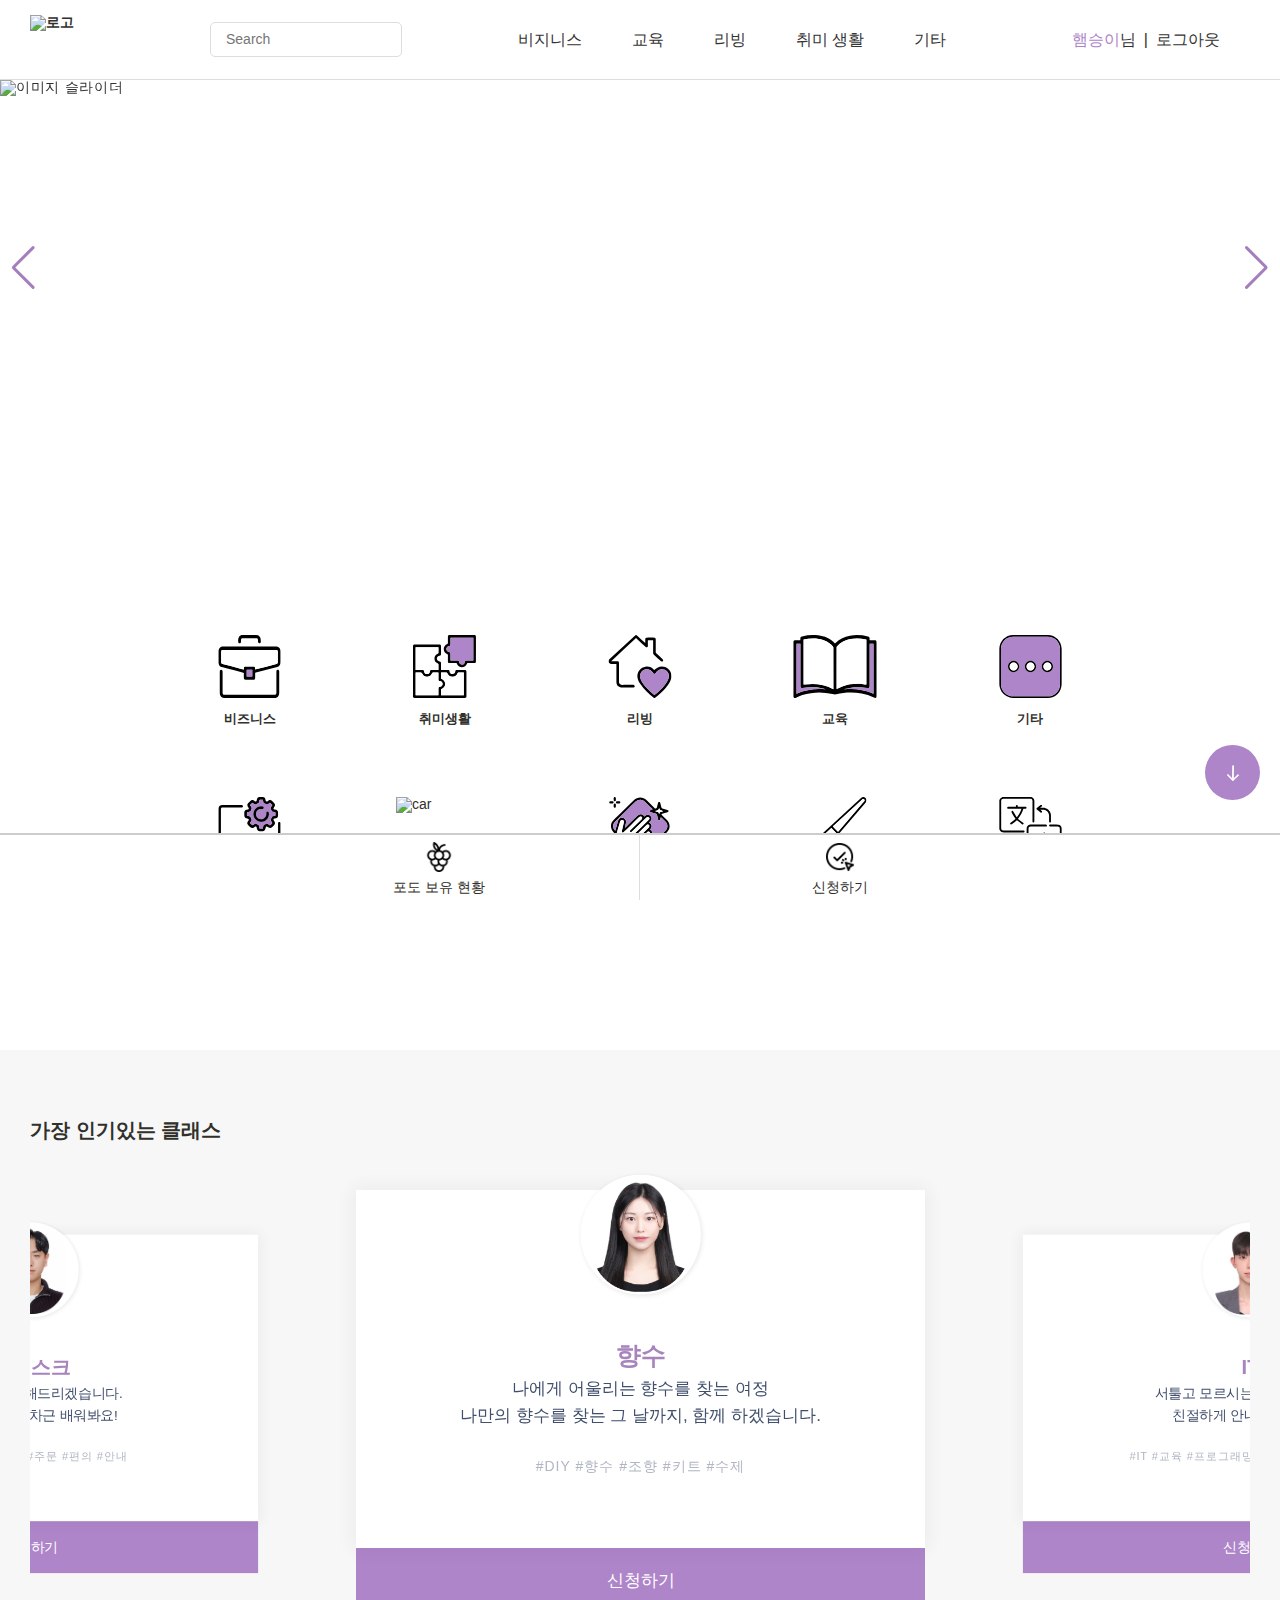
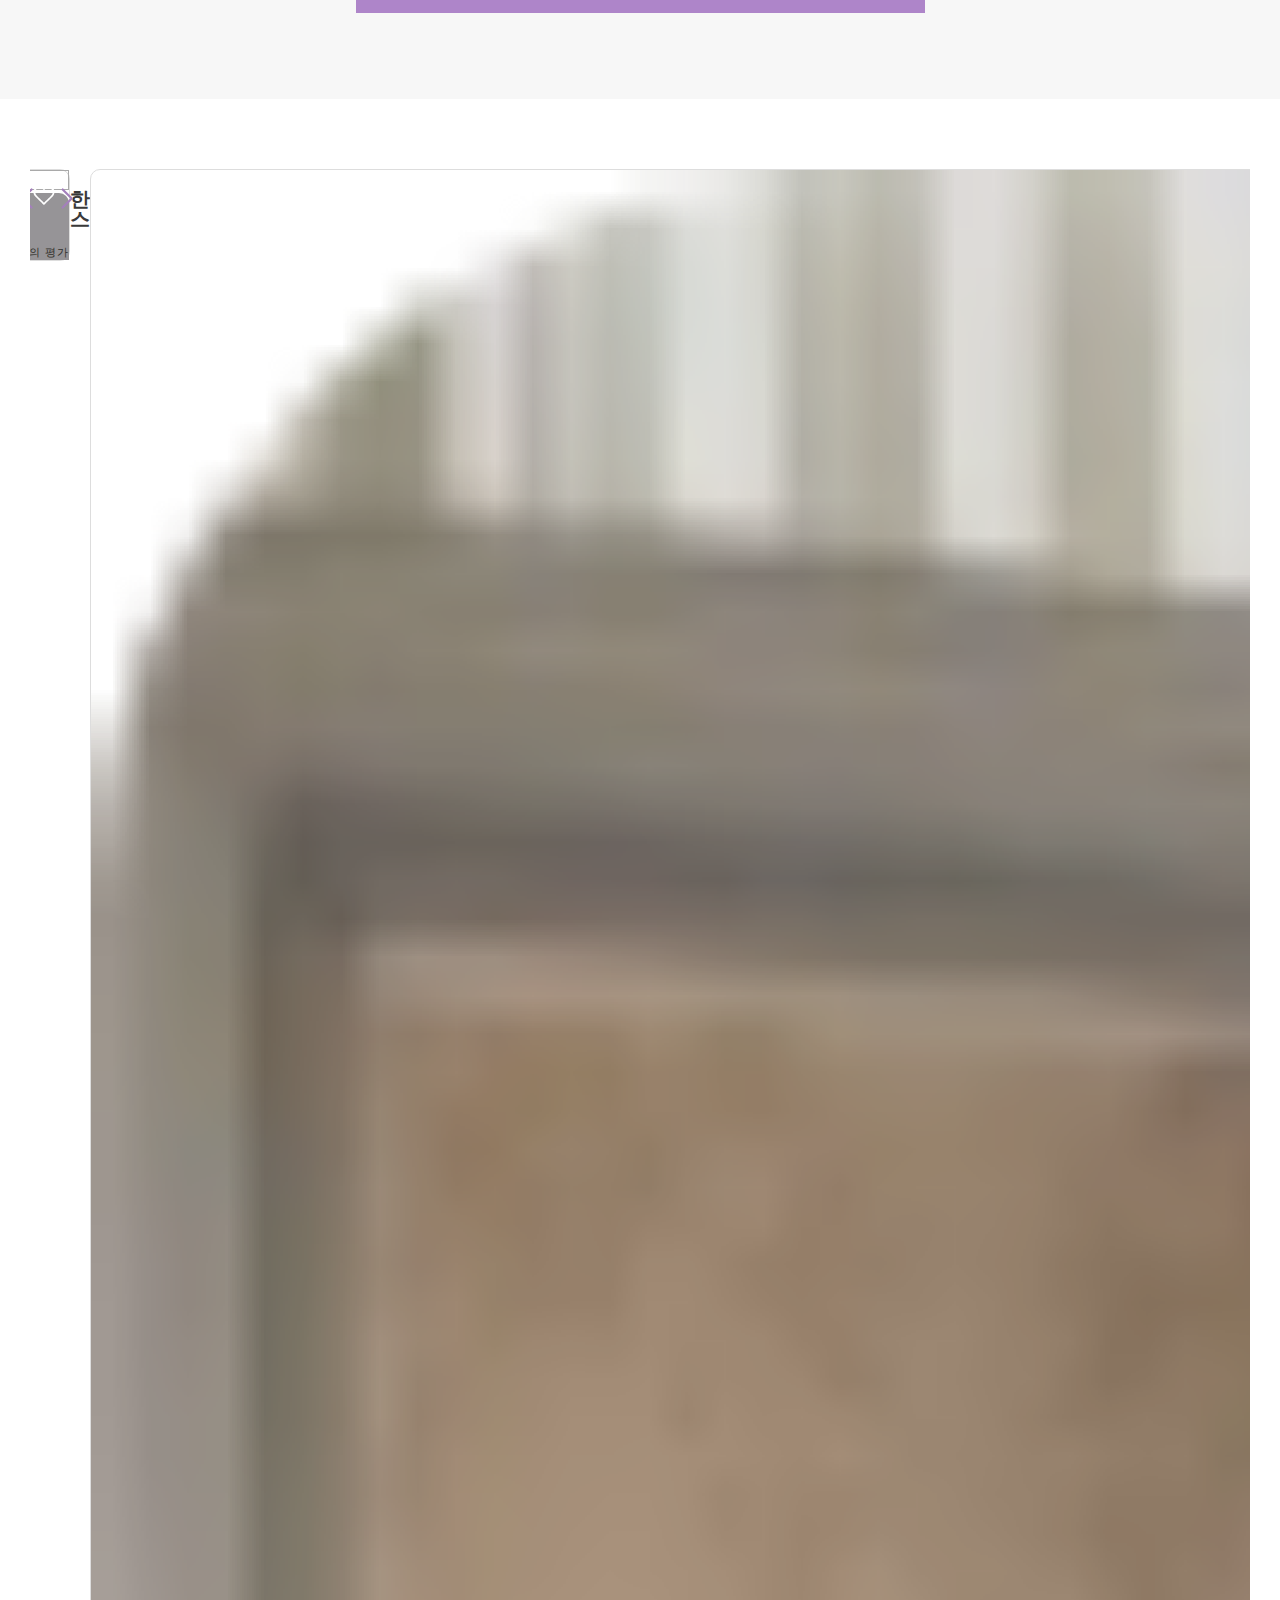
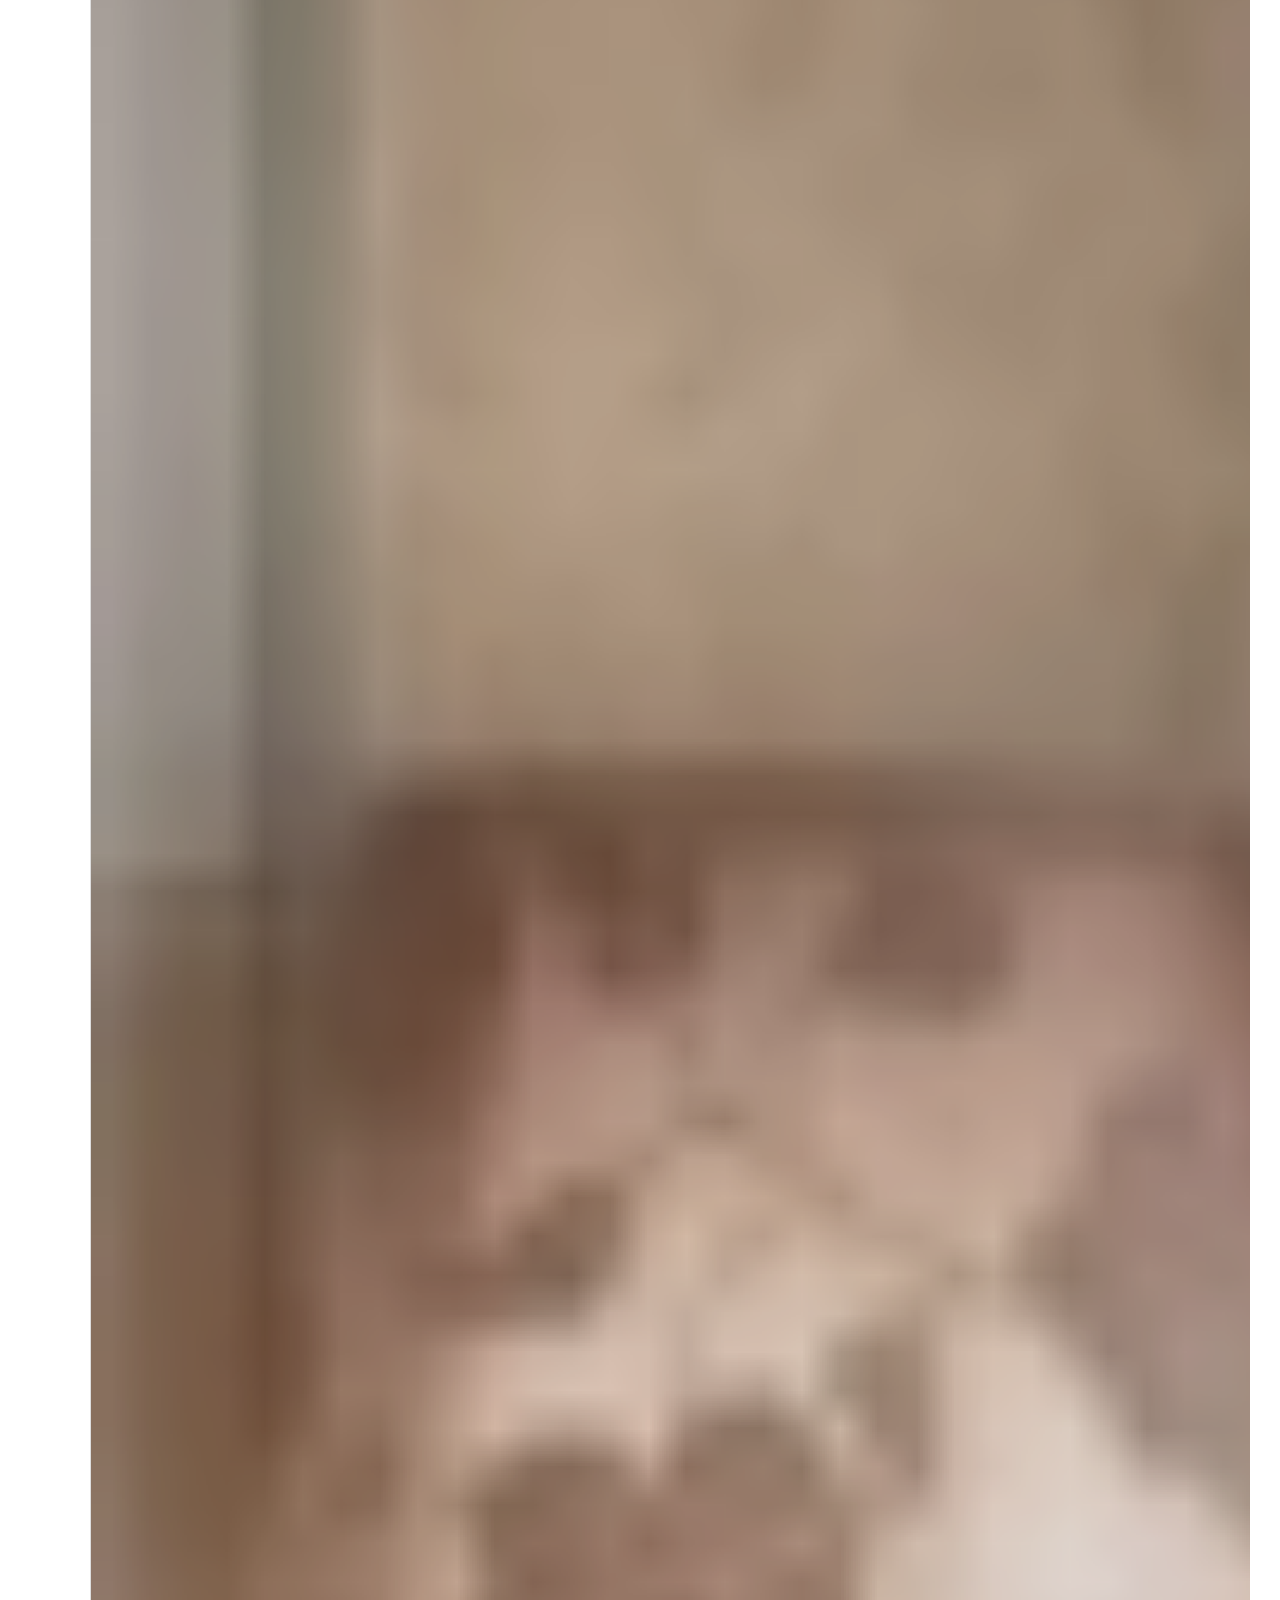
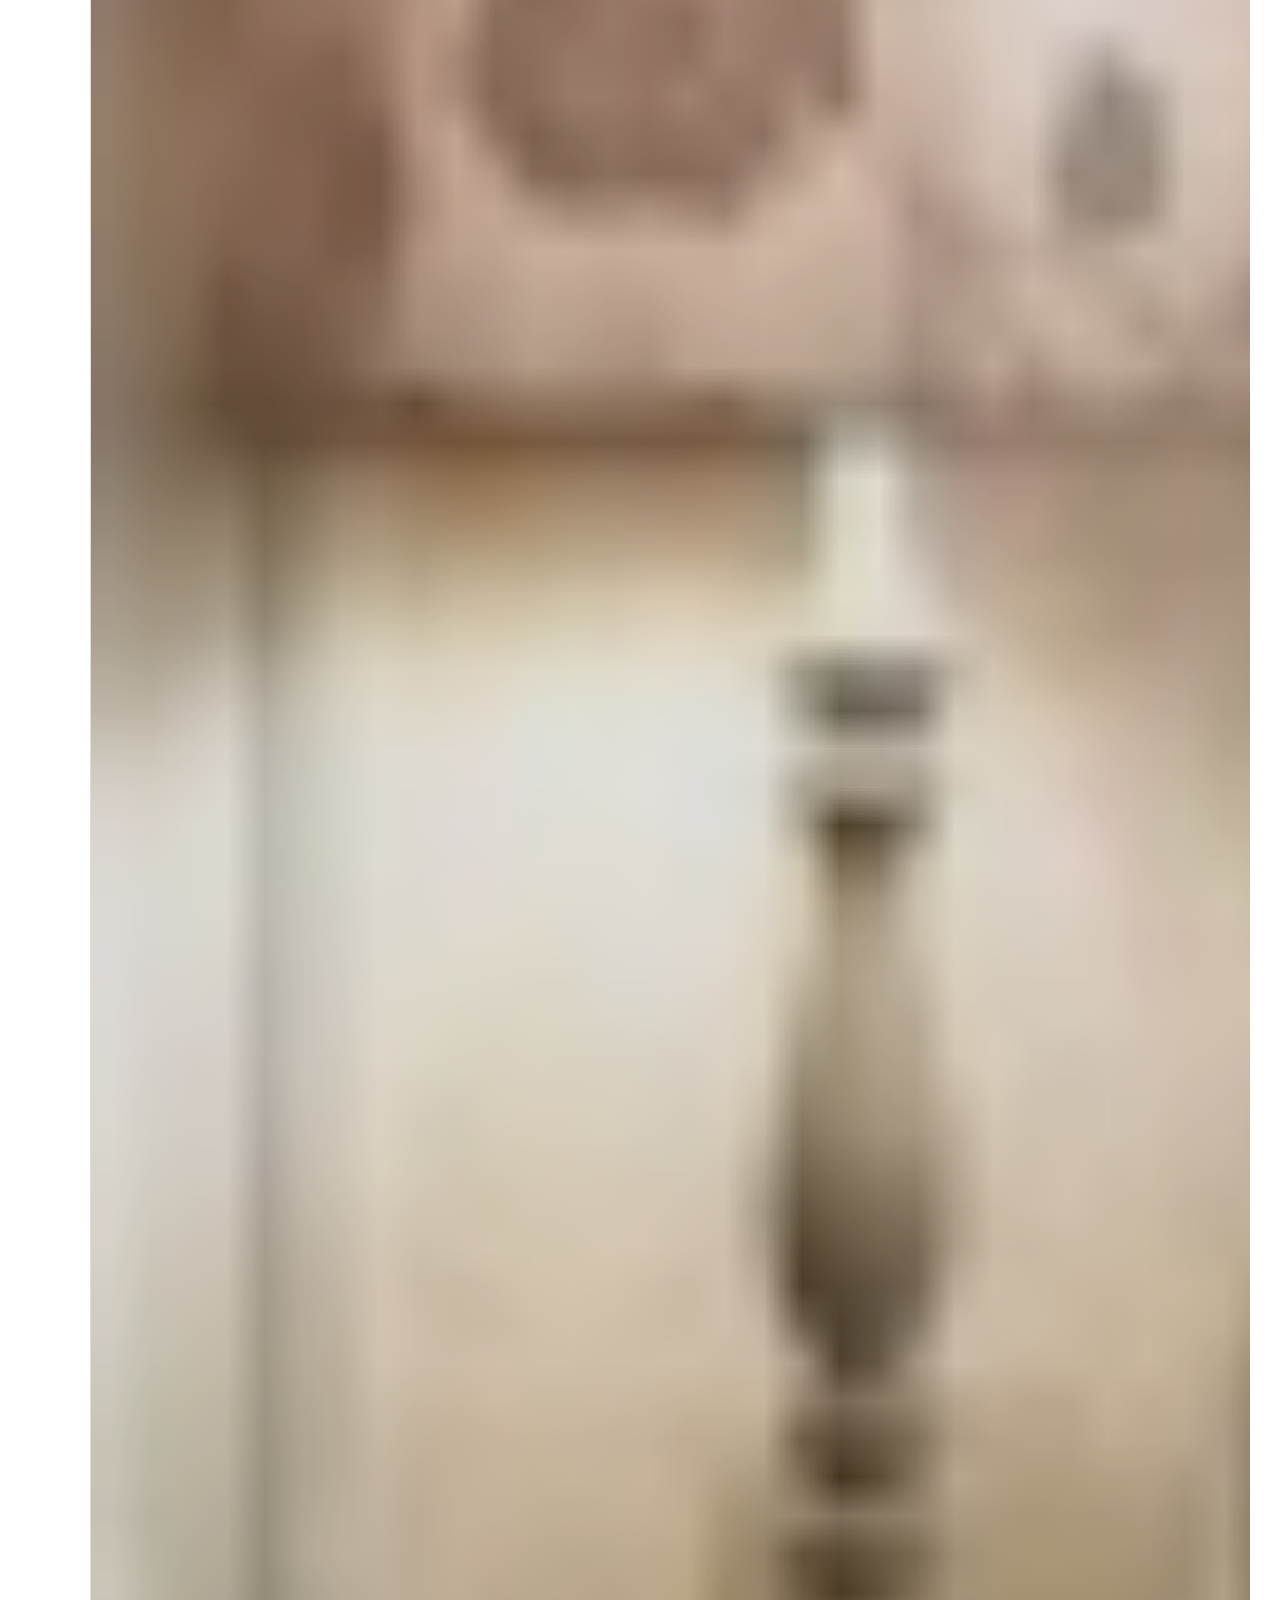
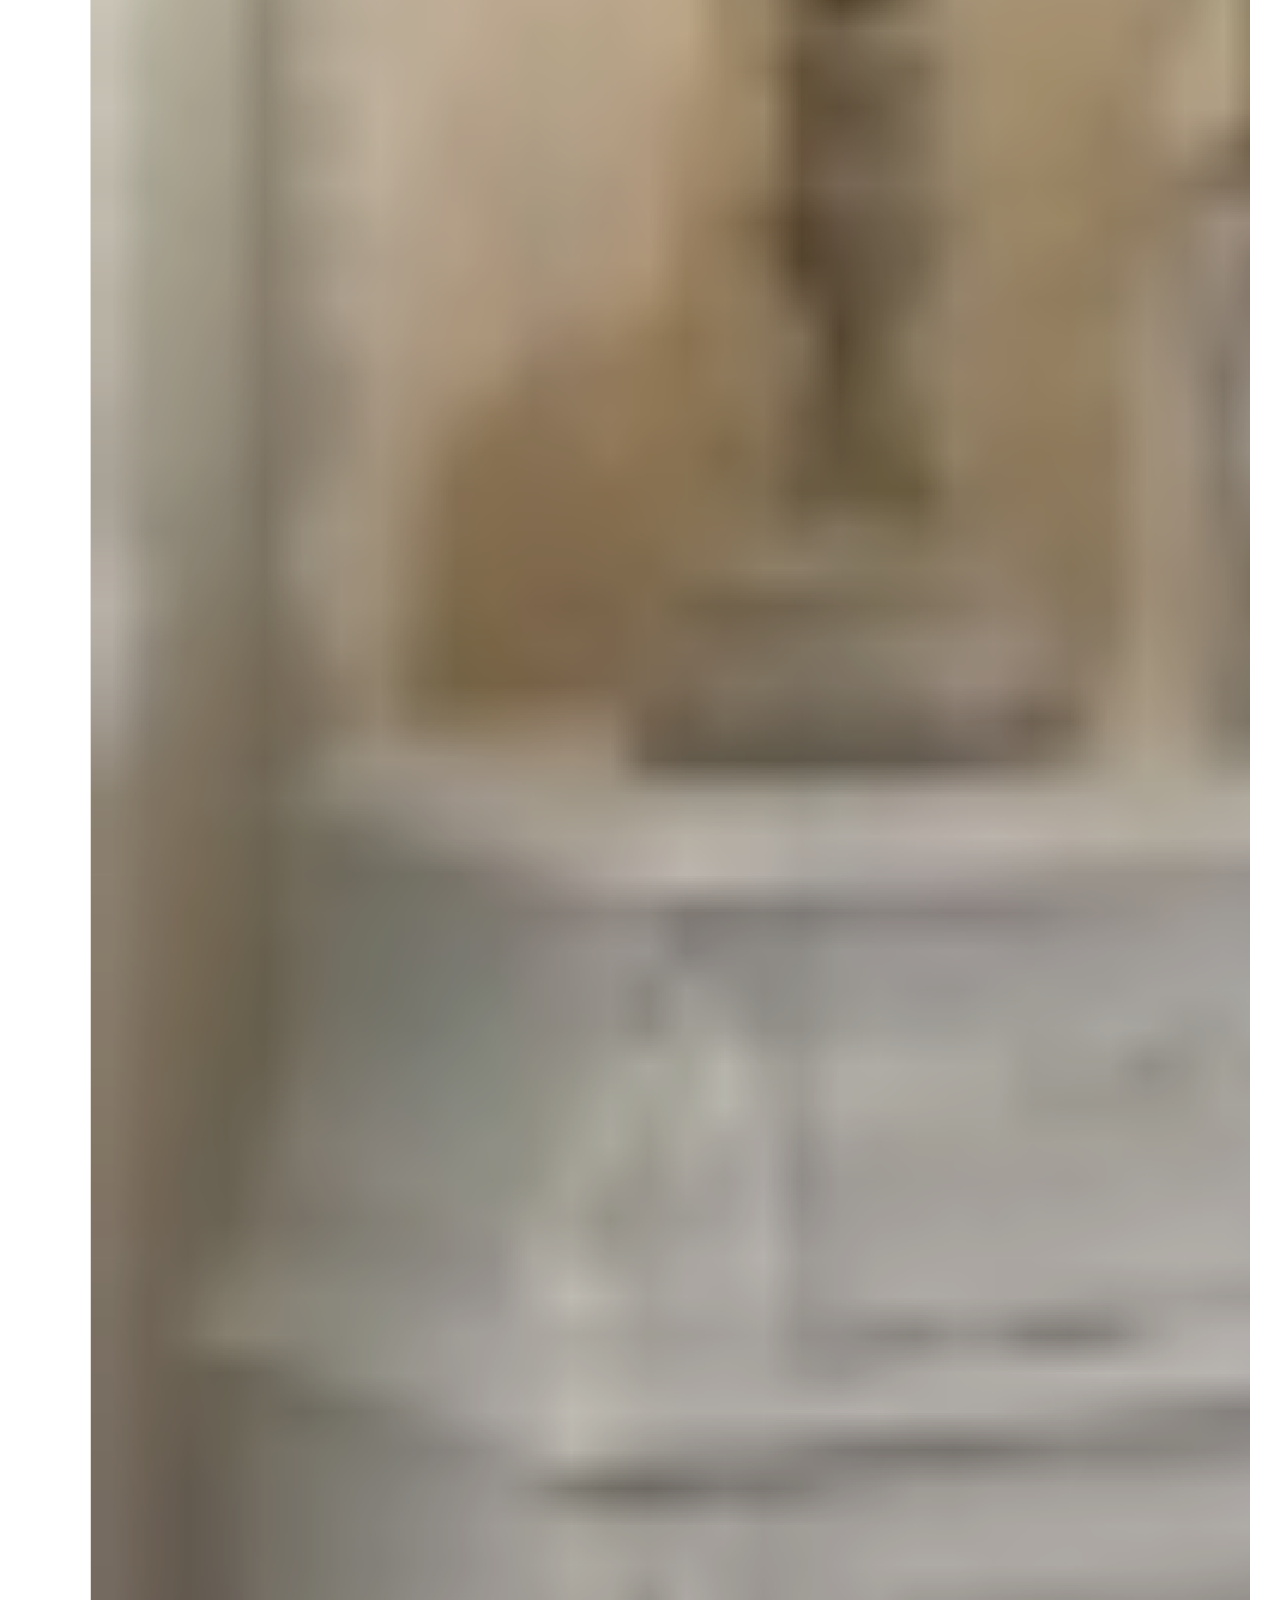
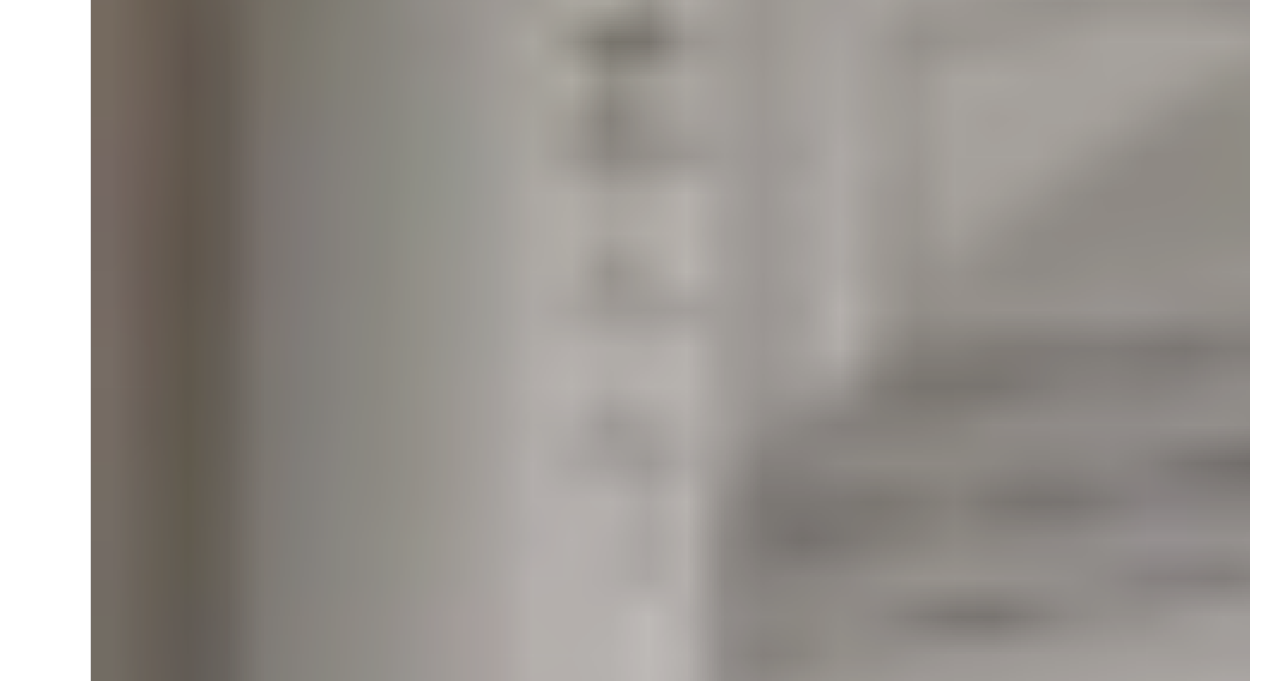
==== commit 464185d9: "Merge branch 'main' into hs" ====
--- a/index2.html
+++ b/index2.html
@@ -59,6 +59,7 @@
     <!-- css -->
     <link rel="stylesheet" type="text/css" href="css/reset.css">
     <link rel="stylesheet" href="css/main.css">
+    <link rel="stylesheet" href="css/class2.css">
     <link rel="stylesheet" href="css/header_main.css">
     <link rel="stylesheet" href="css/class.css">
     <link rel="stylesheet" href="css/font.css">
@@ -75,9 +76,10 @@
     <script src="js/recruit.js"></script>
     <script src="js/banner02.js"></script>
     <script src="js/popualclass.js"></script>
-    <script src="js/class.js"></script>
+    <script src="js/class2.js"></script>
+    <script src="js/footer.js"></script>
     <script src="js/fixedmenu.js"></script>
-    <script src="js/footer.js"></script>
+    <script src="js/podo2.js"></script>
    <script src="js/podo.js"></script>
    <!-- fivicon -->
    <link rel="icon" href="images/fcon.png">
@@ -675,6 +677,235 @@
                         </div>
                     </div>
                 </div>
+            </section>
+                <!-- 새로 오픈한 클래스 -->
+                <section class="class">
+                    <div class="inner">
+                        <div class="myclass myclass1">
+                            <div class="classtop">
+                                <h2>새로 오픈한 클래스</h2>
+                                <span class="classopen">더 보기</span>
+                                <div class="classbutton swiper-button-next"></div>
+                                <div class="classbutton swiper-button-prev"></div>
+                            </div>
+                            <div class="myclass2podo">
+                                <div class="swiper visualswiper3">
+                                    <div class="swiper-wrapper">
+                                        <div class="swiper-slide">
+                                            <div class="myclass2-1">
+                                                <img src="images/living2.png" alt="">
+                                                <div class="myclassheart">
+                                                  <svg viewBox="0 0 24 24" data-testid="heart-thin" class="myclassheart"><path d="M20.75 4.8C19.55 3.6 18 3 16.45 3c-1.55 0-3.1.6-4.3 1.8-.05.05-.1.15-.15.2a.69.69 0 0 1-.15-.2C10.65 3.6 9.1 3 7.55 3c-1.55 0-3.1.6-4.3 1.8-2.35 2.4-2.35 6.35 0 8.75 2.35 2.4 8.55 8.35 8.55 8.35.05.1.15.1.2.1.05 0 .15 0 .15-.05 0 0 6.2-5.95 8.55-8.35 2.35-2.4 2.4-6.35.05-8.8ZM12 7.35c.35 0 .45-.4.75-.8 1.6-1.85 4.25-2.4 6.25-.9 1.3 1 1.95 2.75 1.65 4.35-.3 1.7-1.75 2.9-3 4.2-.65.65-5.65 5.4-5.65 5.4s-5-4.75-5.65-5.4c-1.25-1.25-2.7-2.5-3-4.2-.3-1.6.35-3.4 1.65-4.35 2-1.5 4.65-1 6.2.9.35.4.45.8.8.8Z" class="css-17f4zqp">
+                                                  </path></svg></button>
+                                                </div>
+                                                <div class="myclass2-2">
+                                                    <h3>
+                                                    당신의 깨끗한 하루를 위한 시크릿 비법
+                                                    </h3>
+                                                    <h4>리빙 | 김리빙</h4>
+                                                    <div class="myclassstarlegend"><span role="img" rotate="0" class="easqaw70 css-wlmn2t e1yku2jn1"><svg aria-hidden="true" fill=" rgb(255, 212, 0)" focusable="false" height="12" preserveAspectRatio="xMidYMid meet" viewBox="0 0 24 24" width="12" class="css-7kp13n e1yku2jn0"><path d="M2.10519 10.0221C1.61624 9.42298 1.96322 8.51936 2.72749 8.40149L8.15 7.56516L11.1557 2.83004C11.5485 2.21126 12.4515 2.21126 12.8443 2.83003L15.85 7.56516L21.2725 8.40149C22.0368 8.51936 22.3838 9.42298 21.8948 10.0221L18.05 14.7331L19.2957 20.5611C19.4654 21.3548 18.6688 22.0093 17.9231 21.6889L12 19.1441L6.07692 21.6889C5.33123 22.0093 4.53461 21.3548 4.70426 20.5611L5.95 14.7331L2.10519 10.0221Z"></path></svg></span>3.8 <span class="myclassstar"></span><div> 1개의 평가
+                                                      
+                                                    </div>
+                                                  </div>
+                                                </div>
+                                            </div>
+                                            
+                                        </div>
+                                        <div class="swiper-slide">
+                                            <div class="myclass2-1">
+                                                <img src="images/bis.png" alt="">
+                                                <div class="myclassheart">
+                                                  <svg viewBox="0 0 24 24" data-testid="heart-thin" class="myclassheart"><path d="M20.75 4.8C19.55 3.6 18 3 16.45 3c-1.55 0-3.1.6-4.3 1.8-.05.05-.1.15-.15.2a.69.69 0 0 1-.15-.2C10.65 3.6 9.1 3 7.55 3c-1.55 0-3.1.6-4.3 1.8-2.35 2.4-2.35 6.35 0 8.75 2.35 2.4 8.55 8.35 8.55 8.35.05.1.15.1.2.1.05 0 .15 0 .15-.05 0 0 6.2-5.95 8.55-8.35 2.35-2.4 2.4-6.35.05-8.8ZM12 7.35c.35 0 .45-.4.75-.8 1.6-1.85 4.25-2.4 6.25-.9 1.3 1 1.95 2.75 1.65 4.35-.3 1.7-1.75 2.9-3 4.2-.65.65-5.65 5.4-5.65 5.4s-5-4.75-5.65-5.4c-1.25-1.25-2.7-2.5-3-4.2-.3-1.6.35-3.4 1.65-4.35 2-1.5 4.65-1 6.2.9.35.4.45.8.8.8Z" class="css-17f4zqp">
+                                                  </path></svg></button>
+                                                </div>
+                                                <div class="myclass2-2">
+                                                    <h3>
+                                                        베이스 팔찌 만들기를 통한 나만의 팔찌만들기!
+                                                    </h3>
+                                                    <h4>DIY| 김팔찌</h4>
+                                                    <div class="myclassstarlegend"><span role="img" rotate="0" class="easqaw70 css-wlmn2t e1yku2jn1"><svg aria-hidden="true" fill=" rgb(255, 212, 0)" focusable="false" height="12" preserveAspectRatio="xMidYMid meet" viewBox="0 0 24 24" width="12" class="css-7kp13n e1yku2jn0"><path d="M2.10519 10.0221C1.61624 9.42298 1.96322 8.51936 2.72749 8.40149L8.15 7.56516L11.1557 2.83004C11.5485 2.21126 12.4515 2.21126 12.8443 2.83003L15.85 7.56516L21.2725 8.40149C22.0368 8.51936 22.3838 9.42298 21.8948 10.0221L18.05 14.7331L19.2957 20.5611C19.4654 21.3548 18.6688 22.0093 17.9231 21.6889L12 19.1441L6.07692 21.6889C5.33123 22.0093 4.53461 21.3548 4.70426 20.5611L5.95 14.7331L2.10519 10.0221Z"></path></svg></span>3.5<span class="myclassstar"></span><div> 2개의 평가
+                                                      
+                                                    </div>
+                                                  </div>
+                                                </div>
+                                            </div>
+                                        </div>
+                                        <div class="swiper-slide">    
+                                            <div class="myclass2-1">
+                                                <img src="images/yoyoyoyo.png" alt="">
+                                                <div class="myclassheart">
+                                                  <svg viewBox="0 0 24 24" data-testid="heart-thin" class="myclassheart"><path d="M20.75 4.8C19.55 3.6 18 3 16.45 3c-1.55 0-3.1.6-4.3 1.8-.05.05-.1.15-.15.2a.69.69 0 0 1-.15-.2C10.65 3.6 9.1 3 7.55 3c-1.55 0-3.1.6-4.3 1.8-2.35 2.4-2.35 6.35 0 8.75 2.35 2.4 8.55 8.35 8.55 8.35.05.1.15.1.2.1.05 0 .15 0 .15-.05 0 0 6.2-5.95 8.55-8.35 2.35-2.4 2.4-6.35.05-8.8ZM12 7.35c.35 0 .45-.4.75-.8 1.6-1.85 4.25-2.4 6.25-.9 1.3 1 1.95 2.75 1.65 4.35-.3 1.7-1.75 2.9-3 4.2-.65.65-5.65 5.4-5.65 5.4s-5-4.75-5.65-5.4c-1.25-1.25-2.7-2.5-3-4.2-.3-1.6.35-3.4 1.65-4.35 2-1.5 4.65-1 6.2.9.35.4.45.8.8.8Z" class="css-17f4zqp">
+                                                  </path></svg></button>
+                                                </div>
+                                                <div class="myclass2-2">
+                                                    <h3>
+                                                        화사한 담음새, 한식의 새로운 재해석 - 초급편
+                                                    </h3>
+                                                    <h4>요리 | 장요리</h4>
+                                                    <div class="myclassstarlegend"><span role="img" rotate="0" class="easqaw70 css-wlmn2t e1yku2jn1"><svg aria-hidden="true" fill=" rgb(255, 212, 0)" focusable="false" height="12" preserveAspectRatio="xMidYMid meet" viewBox="0 0 24 24" width="12" class="css-7kp13n e1yku2jn0"><path d="M2.10519 10.0221C1.61624 9.42298 1.96322 8.51936 2.72749 8.40149L8.15 7.56516L11.1557 2.83004C11.5485 2.21126 12.4515 2.21126 12.8443 2.83003L15.85 7.56516L21.2725 8.40149C22.0368 8.51936 22.3838 9.42298 21.8948 10.0221L18.05 14.7331L19.2957 20.5611C19.4654 21.3548 18.6688 22.0093 17.9231 21.6889L12 19.1441L6.07692 21.6889C5.33123 22.0093 4.53461 21.3548 4.70426 20.5611L5.95 14.7331L2.10519 10.0221Z"></path></svg></span>0.0 <span class="myclassstar"></span><div> 0개의 평가
+                                                      
+                                                    </div>
+                                                  </div>
+                                                </div>
+                                            </div>
+                                        </div>
+                                        <div class="swiper-slide">   
+                                            <div class="myclass2-1">
+                                                <img src="images/itit.png" alt="">
+                                                <div class="myclassheart">
+                                                  <svg viewBox="0 0 24 24" data-testid="heart-thin" class="myclassheart"><path d="M20.75 4.8C19.55 3.6 18 3 16.45 3c-1.55 0-3.1.6-4.3 1.8-.05.05-.1.15-.15.2a.69.69 0 0 1-.15-.2C10.65 3.6 9.1 3 7.55 3c-1.55 0-3.1.6-4.3 1.8-2.35 2.4-2.35 6.35 0 8.75 2.35 2.4 8.55 8.35 8.55 8.35.05.1.15.1.2.1.05 0 .15 0 .15-.05 0 0 6.2-5.95 8.55-8.35 2.35-2.4 2.4-6.35.05-8.8ZM12 7.35c.35 0 .45-.4.75-.8 1.6-1.85 4.25-2.4 6.25-.9 1.3 1 1.95 2.75 1.65 4.35-.3 1.7-1.75 2.9-3 4.2-.65.65-5.65 5.4-5.65 5.4s-5-4.75-5.65-5.4c-1.25-1.25-2.7-2.5-3-4.2-.3-1.6.35-3.4 1.65-4.35 2-1.5 4.65-1 6.2.9.35.4.45.8.8.8Z" class="css-17f4zqp">
+                                                  </path></svg></button>
+                                                </div>
+                                                <div class="myclass2-2">
+                                                    <h3>
+                                                        'IT·프로그래밍 20년' 선생님의 IT 교육
+                                                    </h3>
+                                                    <h4>IT | 박프로</h4>
+                                                    <div class="myclassstarlegend"><span role="img" rotate="0" class="easqaw70 css-wlmn2t e1yku2jn1"><svg aria-hidden="true" fill=" rgb(255, 212, 0)" focusable="false" height="12" preserveAspectRatio="xMidYMid meet" viewBox="0 0 24 24" width="12" class="css-7kp13n e1yku2jn0"><path d="M2.10519 10.0221C1.61624 9.42298 1.96322 8.51936 2.72749 8.40149L8.15 7.56516L11.1557 2.83004C11.5485 2.21126 12.4515 2.21126 12.8443 2.83003L15.85 7.56516L21.2725 8.40149C22.0368 8.51936 22.3838 9.42298 21.8948 10.0221L18.05 14.7331L19.2957 20.5611C19.4654 21.3548 18.6688 22.0093 17.9231 21.6889L12 19.1441L6.07692 21.6889C5.33123 22.0093 4.53461 21.3548 4.70426 20.5611L5.95 14.7331L2.10519 10.0221Z"></path></svg></span>4.2 <span class="myclassstar"></span><div> 1개의 평가
+                                                      
+                                                    </div>
+                                                  </div>
+                                                </div>
+                                            </div>
+                                        </div>
+                                        <div class="swiper-slide">   
+                                            <div class="myclass2-1">
+                                                <img src="images/yori4 1.png" alt="">
+                                                <div class="myclassheart">
+                                                  <svg viewBox="0 0 24 24" data-testid="heart-thin" class="myclassheart"><path d="M20.75 4.8C19.55 3.6 18 3 16.45 3c-1.55 0-3.1.6-4.3 1.8-.05.05-.1.15-.15.2a.69.69 0 0 1-.15-.2C10.65 3.6 9.1 3 7.55 3c-1.55 0-3.1.6-4.3 1.8-2.35 2.4-2.35 6.35 0 8.75 2.35 2.4 8.55 8.35 8.55 8.35.05.1.15.1.2.1.05 0 .15 0 .15-.05 0 0 6.2-5.95 8.55-8.35 2.35-2.4 2.4-6.35.05-8.8ZM12 7.35c.35 0 .45-.4.75-.8 1.6-1.85 4.25-2.4 6.25-.9 1.3 1 1.95 2.75 1.65 4.35-.3 1.7-1.75 2.9-3 4.2-.65.65-5.65 5.4-5.65 5.4s-5-4.75-5.65-5.4c-1.25-1.25-2.7-2.5-3-4.2-.3-1.6.35-3.4 1.65-4.35 2-1.5 4.65-1 6.2.9.35.4.45.8.8.8Z" class="css-17f4zqp">
+                                                  </path></svg></button>
+                                                </div>
+                                                <div class="myclass2-2">
+                                                    <h3>
+                                                        입안 가득 계절을 음미하는 법, 상암동 삼층집의 봄과 여름의 맛
+                                                    </h3>
+                                                    <h4> 요리 | 상요리</h4>
+                                                    <div class="myclassstarlegend"><span role="img" rotate="0" class="easqaw70 css-wlmn2t e1yku2jn1"><svg aria-hidden="true" fill=" rgb(255, 212, 0)" focusable="false" height="12" preserveAspectRatio="xMidYMid meet" viewBox="0 0 24 24" width="12" class="css-7kp13n e1yku2jn0"><path d="M2.10519 10.0221C1.61624 9.42298 1.96322 8.51936 2.72749 8.40149L8.15 7.56516L11.1557 2.83004C11.5485 2.21126 12.4515 2.21126 12.8443 2.83003L15.85 7.56516L21.2725 8.40149C22.0368 8.51936 22.3838 9.42298 21.8948 10.0221L18.05 14.7331L19.2957 20.5611C19.4654 21.3548 18.6688 22.0093 17.9231 21.6889L12 19.1441L6.07692 21.6889C5.33123 22.0093 4.53461 21.3548 4.70426 20.5611L5.95 14.7331L2.10519 10.0221Z"></path></svg></span>4.5 <span class="myclassstar"></span><div>1개의 평가
+                                                      
+                                                    </div>
+                                                  </div>
+                                                </div>
+                                            </div>
+                                        </div>
+                                    </div>
+                                </div>
+                            </div>
+                        </div>
+                    </div>
+                </section>
+                  <!-- 회원님을 위한 추천 클래스 -->
+                  <section class="class2-1">
+                    <div class="inner">
+                        <div class="myclass myclass2">
+                            <div class="classtop">
+                                <h2>오늘의 BEST 클래스</h2>
+                                <span class="classopen">더 보기</span>
+                                <div class="classbutton swiper-button-next"></div>
+                                <div class="classbutton swiper-button-prev"></div>
+                            </div>
+                            <div class="myclass2podo">
+                                <div class="swiper visualswiper4">
+                                    <div class="swiper-wrapper">
+                                        <div class="swiper-slide">
+                                            <div class="myclass2-1">
+                                                <img src="images/subscription_img_main 1.png" alt="">
+                                                <div class="myclassheart">
+                                                  <svg viewBox="0 0 24 24" data-testid="heart-thin" class="myclassheart"><path d="M20.75 4.8C19.55 3.6 18 3 16.45 3c-1.55 0-3.1.6-4.3 1.8-.05.05-.1.15-.15.2a.69.69 0 0 1-.15-.2C10.65 3.6 9.1 3 7.55 3c-1.55 0-3.1.6-4.3 1.8-2.35 2.4-2.35 6.35 0 8.75 2.35 2.4 8.55 8.35 8.55 8.35.05.1.15.1.2.1.05 0 .15 0 .15-.05 0 0 6.2-5.95 8.55-8.35 2.35-2.4 2.4-6.35.05-8.8ZM12 7.35c.35 0 .45-.4.75-.8 1.6-1.85 4.25-2.4 6.25-.9 1.3 1 1.95 2.75 1.65 4.35-.3 1.7-1.75 2.9-3 4.2-.65.65-5.65 5.4-5.65 5.4s-5-4.75-5.65-5.4c-1.25-1.25-2.7-2.5-3-4.2-.3-1.6.35-3.4 1.65-4.35 2-1.5 4.65-1 6.2.9.35.4.45.8.8.8Z" class="css-17f4zqp">
+                                                  </path></svg></button>
+                                                </div>
+                                                <div class="myclass2-2">
+                                                    <h3>
+                                                        향수 마스터되는법,
+                                                        김향기의 독학비법서
+                                                    </h3>
+                                                    <h4>향수 | 김향기</h4>
+                                                      <div class="myclassstarlegend"><span role="img" rotate="0" class="easqaw70 css-wlmn2t e1yku2jn1"><svg aria-hidden="true" fill=" rgb(255, 212, 0)" focusable="false" height="12" preserveAspectRatio="xMidYMid meet" viewBox="0 0 24 24" width="12" class="css-7kp13n e1yku2jn0"><path d="M2.10519 10.0221C1.61624 9.42298 1.96322 8.51936 2.72749 8.40149L8.15 7.56516L11.1557 2.83004C11.5485 2.21126 12.4515 2.21126 12.8443 2.83003L15.85 7.56516L21.2725 8.40149C22.0368 8.51936 22.3838 9.42298 21.8948 10.0221L18.05 14.7331L19.2957 20.5611C19.4654 21.3548 18.6688 22.0093 17.9231 21.6889L12 19.1441L6.07692 21.6889C5.33123 22.0093 4.53461 21.3548 4.70426 20.5611L5.95 14.7331L2.10519 10.0221Z"></path></svg></span>5.0 <span class="myclassstar"></span><div> 29개의 평가
+                                                      
+                                                    </div>
+                                                  </div>
+                                                </div>
+                                            </div>
+                                        </div>
+                                        <div class="swiper-slide">
+                                            <div class="myclass2-1">
+                                                <img src="images/marimo.png" alt="">
+                                                <div class="myclassheart">
+                                                  <svg viewBox="0 0 24 24" data-testid="heart-thin" class="myclassheart"><path d="M20.75 4.8C19.55 3.6 18 3 16.45 3c-1.55 0-3.1.6-4.3 1.8-.05.05-.1.15-.15.2a.69.69 0 0 1-.15-.2C10.65 3.6 9.1 3 7.55 3c-1.55 0-3.1.6-4.3 1.8-2.35 2.4-2.35 6.35 0 8.75 2.35 2.4 8.55 8.35 8.55 8.35.05.1.15.1.2.1.05 0 .15 0 .15-.05 0 0 6.2-5.95 8.55-8.35 2.35-2.4 2.4-6.35.05-8.8ZM12 7.35c.35 0 .45-.4.75-.8 1.6-1.85 4.25-2.4 6.25-.9 1.3 1 1.95 2.75 1.65 4.35-.3 1.7-1.75 2.9-3 4.2-.65.65-5.65 5.4-5.65 5.4s-5-4.75-5.65-5.4c-1.25-1.25-2.7-2.5-3-4.2-.3-1.6.35-3.4 1.65-4.35 2-1.5 4.65-1 6.2.9.35.4.45.8.8.8Z" class="css-17f4zqp">
+                                                  </path></svg></button>
+                                                </div>
+                                                <div class="myclass2-2">
+                                                    <h3>
+                                                        동글동글 귀여운 마리모, 
+                                                        나만의 반려식물 
+                                                    </h3>
+                                                    <h4>마리모 | 이박사</h4>
+                                                      <div class="myclassstarlegend"><span role="img" rotate="0" class="easqaw70 css-wlmn2t e1yku2jn1"><svg aria-hidden="true" fill=" rgb(255, 212, 0)" focusable="false" height="12" preserveAspectRatio="xMidYMid meet" viewBox="0 0 24 24" width="12" class="css-7kp13n e1yku2jn0"><path d="M2.10519 10.0221C1.61624 9.42298 1.96322 8.51936 2.72749 8.40149L8.15 7.56516L11.1557 2.83004C11.5485 2.21126 12.4515 2.21126 12.8443 2.83003L15.85 7.56516L21.2725 8.40149C22.0368 8.51936 22.3838 9.42298 21.8948 10.0221L18.05 14.7331L19.2957 20.5611C19.4654 21.3548 18.6688 22.0093 17.9231 21.6889L12 19.1441L6.07692 21.6889C5.33123 22.0093 4.53461 21.3548 4.70426 20.5611L5.95 14.7331L2.10519 10.0221Z"></path></svg></span>4.5 <span class="myclassstar"></span><div> 12개의 평가
+                                                      
+                                                    </div>
+                                                  </div>
+                                                </div>
+                                            </div>
+                                        </div>
+                                        <div class="swiper-slide">    
+                                            <div class="myclass2-1">
+                                                <img src="images/yori.png" alt="">
+                                                <div class="myclassheart">
+                                                 <svg viewBox="0 0 24 24" data-testid="heart-thin" class="myclassheart"><path d="M20.75 4.8C19.55 3.6 18 3 16.45 3c-1.55 0-3.1.6-4.3 1.8-.05.05-.1.15-.15.2a.69.69 0 0 1-.15-.2C10.65 3.6 9.1 3 7.55 3c-1.55 0-3.1.6-4.3 1.8-2.35 2.4-2.35 6.35 0 8.75 2.35 2.4 8.55 8.35 8.55 8.35.05.1.15.1.2.1.05 0 .15 0 .15-.05 0 0 6.2-5.95 8.55-8.35 2.35-2.4 2.4-6.35.05-8.8ZM12 7.35c.35 0 .45-.4.75-.8 1.6-1.85 4.25-2.4 6.25-.9 1.3 1 1.95 2.75 1.65 4.35-.3 1.7-1.75 2.9-3 4.2-.65.65-5.65 5.4-5.65 5.4s-5-4.75-5.65-5.4c-1.25-1.25-2.7-2.5-3-4.2-.3-1.6.35-3.4 1.65-4.35 2-1.5 4.65-1 6.2.9.35.4.45.8.8.8Z" class="css-17f4zqp">
+                                                  </path></svg></button>
+                                                </div>
+                                                <div class="myclass2-2">
+                                                    <h3>
+                                                        모던 한식의 새로운 발견
+                                                        초보자도 쉽게!
+                                                    </h3>
+                                                    <h4>요리 | 김요리</h4>
+                                                      <div class="myclassstarlegend"><span role="img" rotate="0" class="easqaw70 css-wlmn2t e1yku2jn1"><svg aria-hidden="true" fill=" rgb(255, 212, 0)" focusable="false" height="12" preserveAspectRatio="xMidYMid meet" viewBox="0 0 24 24" width="12" class="css-7kp13n e1yku2jn0"><path d="M2.10519 10.0221C1.61624 9.42298 1.96322 8.51936 2.72749 8.40149L8.15 7.56516L11.1557 2.83004C11.5485 2.21126 12.4515 2.21126 12.8443 2.83003L15.85 7.56516L21.2725 8.40149C22.0368 8.51936 22.3838 9.42298 21.8948 10.0221L18.05 14.7331L19.2957 20.5611C19.4654 21.3548 18.6688 22.0093 17.9231 21.6889L12 19.1441L6.07692 21.6889C5.33123 22.0093 4.53461 21.3548 4.70426 20.5611L5.95 14.7331L2.10519 10.0221Z"></path></svg></span>4.2 <span class="myclassstar"></span><div> 23개의 평가
+                                                      
+                                                    </div>
+                                                  </div>
+                                                </div>
+                                            </div>
+                                        </div>
+                                        <div class="swiper-slide">    
+                                            <div class="myclass2-1">
+                                                <img src="images/kiho.png" alt="">
+                                                <div class="myclassheart">
+                                                  <svg viewBox="0 0 24 24" data-testid="heart-thin" class="myclassheart"><path d="M20.75 4.8C19.55 3.6 18 3 16.45 3c-1.55 0-3.1.6-4.3 1.8-.05.05-.1.15-.15.2a.69.69 0 0 1-.15-.2C10.65 3.6 9.1 3 7.55 3c-1.55 0-3.1.6-4.3 1.8-2.35 2.4-2.35 6.35 0 8.75 2.35 2.4 8.55 8.35 8.55 8.35.05.1.15.1.2.1.05 0 .15 0 .15-.05 0 0 6.2-5.95 8.55-8.35 2.35-2.4 2.4-6.35.05-8.8ZM12 7.35c.35 0 .45-.4.75-.8 1.6-1.85 4.25-2.4 6.25-.9 1.3 1 1.95 2.75 1.65 4.35-.3 1.7-1.75 2.9-3 4.2-.65.65-5.65 5.4-5.65 5.4s-5-4.75-5.65-5.4c-1.25-1.25-2.7-2.5-3-4.2-.3-1.6.35-3.4 1.65-4.35 2-1.5 4.65-1 6.2.9.35.4.45.8.8.8Z" class="css-17f4zqp">
+                                                  </path></svg></button>
+                                                </div>
+                                                <div class="myclass2-2">
+                                                    <h3>
+                                                        쉽고 재밌는 키오스크,
+                                                        키오스크의 새로운 발견
+                                                    </h3>
+                                                    <h4>키오스크 | 박키오</h4>
+                                                    <div class="myclassstarlegend"><span role="img" rotate="0" class="easqaw70 css-wlmn2t e1yku2jn1"><svg aria-hidden="true" fill=" rgb(255, 212, 0)" focusable="false" height="12" preserveAspectRatio="xMidYMid meet" viewBox="0 0 24 24" width="12" class="css-7kp13n e1yku2jn0"><path d="M2.10519 10.0221C1.61624 9.42298 1.96322 8.51936 2.72749 8.40149L8.15 7.56516L11.1557 2.83004C11.5485 2.21126 12.4515 2.21126 12.8443 2.83003L15.85 7.56516L21.2725 8.40149C22.0368 8.51936 22.3838 9.42298 21.8948 10.0221L18.05 14.7331L19.2957 20.5611C19.4654 21.3548 18.6688 22.0093 17.9231 21.6889L12 19.1441L6.07692 21.6889C5.33123 22.0093 4.53461 21.3548 4.70426 20.5611L5.95 14.7331L2.10519 10.0221Z"></path></svg></span>5.0 <span class="myclassstar"></span><div> 50개의 평가
+                                                      
+                                                    </div>
+                                                  </div>
+                                                </div>
+                                            </div>
+                                        </div>
+                                        <div class="swiper-slide">   
+                                            <div class="myclass2-1">
+                                                <img src="images/yoyori.png" alt="">
+                                                <div class="myclassheart">
+                                                 <svg viewBox="0 0 24 24" data-testid="heart-thin" class="myclassheart"><path d="M20.75 4.8C19.55 3.6 18 3 16.45 3c-1.55 0-3.1.6-4.3 1.8-.05.05-.1.15-.15.2a.69.69 0 0 1-.15-.2C10.65 3.6 9.1 3 7.55 3c-1.55 0-3.1.6-4.3 1.8-2.35 2.4-2.35 6.35 0 8.75 2.35 2.4 8.55 8.35 8.55 8.35.05.1.15.1.2.1.05 0 .15 0 .15-.05 0 0 6.2-5.95 8.55-8.35 2.35-2.4 2.4-6.35.05-8.8ZM12 7.35c.35 0 .45-.4.75-.8 1.6-1.85 4.25-2.4 6.25-.9 1.3 1 1.95 2.75 1.65 4.35-.3 1.7-1.75 2.9-3 4.2-.65.65-5.65 5.4-5.65 5.4s-5-4.75-5.65-5.4c-1.25-1.25-2.7-2.5-3-4.2-.3-1.6.35-3.4 1.65-4.35 2-1.5 4.65-1 6.2.9.35.4.45.8.8.8Z" class="css-17f4zqp">
+                                                  </path></svg></button>
+                                                </div>
+                                                <div class="myclass2-2">
+                                                    <h3>
+                                                        왕초보에서 선생님으로!
+                                                        내가 만든 쿠키
+                                                    </h3>
+                                                    <h4>쿠킹 | 김왕자</h4>
+                                                      <div class="myclassstarlegend"><span role="img" rotate="0" class="easqaw70 css-wlmn2t e1yku2jn1"><svg aria-hidden="true" fill=" rgb(255, 212, 0)" focusable="false" height="12" preserveAspectRatio="xMidYMid meet" viewBox="0 0 24 24" width="12" class="css-7kp13n e1yku2jn0"><path d="M2.10519 10.0221C1.61624 9.42298 1.96322 8.51936 2.72749 8.40149L8.15 7.56516L11.1557 2.83004C11.5485 2.21126 12.4515 2.21126 12.8443 2.83003L15.85 7.56516L21.2725 8.40149C22.0368 8.51936 22.3838 9.42298 21.8948 10.0221L18.05 14.7331L19.2957 20.5611C19.4654 21.3548 18.6688 22.0093 17.9231 21.6889L12 19.1441L6.07692 21.6889C5.33123 22.0093 4.53461 21.3548 4.70426 20.5611L5.95 14.7331L2.10519 10.0221Z"></path></svg></span>4.9 <span class="myclassstar"></span><div> 32개의 평가
+                                                      
+                                                    </div>
+                                                  </div>
+                                                </div>
+                                            </div>
+                                        </div>
                 <!-- If we need navigation buttons -->
                 <div class="swiper-button-prev"></div>
                 <div class="swiper-button-next"></div>
@@ -938,6 +1169,8 @@
                             </div>
                         </div>
                     </div>
+                </section>
+            <!-- 자주 묻는 질문 및 게시판 -->
                 </div>
             </div>
         </div>
@@ -1205,7 +1438,7 @@
             <p>당신의 Gummi 활동을 응원합니다!</p>
             <button class="modal-close"><i class="fa-solid fa-xmark" style="color: #000000;"></i></button>
         </div>
-    </div>    
+    </div>      
     <!-- 고정메뉴 -->
     <div class="fixedmenu">
         <ul>
--- a/css/class2.css
+++ b/css/class2.css
@@ -0,0 +1,946 @@
+@charset "utf-8";
+.class {
+    padding-top: 50px;
+    /* background-color: #d1c3ff52; */
+}
+.class2-1 {
+    padding-top: 50px;
+    padding-bottom: 50px;
+    /* background-color: #d1c3ff52; */
+}
+.myclassheart {
+  position: absolute;
+  top: 10px; /* 원하는 상단 위치 조절 */
+  right: 10px; /* 원하는 오른쪽 위치 조절 */
+  width: 24px;
+  height: 24px;
+  fill: white;
+  opacity: 1;
+  opacity: 1;
+  transition-property: opacity;
+  transition-duration: 200ms;
+  transition-timing-function: cubic-bezier(0.5, 1, 0.89, 1);
+}
+.myclassheart:hover{
+  fill: #a47fbc;
+}
+
+.myclass {
+    width: 100%;
+    height: 100%;
+    position: relative;
+    overflow: hidden;
+}
+.classtop{
+    width: 100%;
+    position: relative;
+}
+.classtop .swiper-button-prev{
+    right: 50px;
+    left: auto;
+}
+.classtop .swiper-button-next:after, 
+.classtop .swiper-button-prev:after{
+    font-size: 20px;
+    font-weight: 700;
+}
+.classtop h2 {
+    font-size: 30px;
+    padding: 20px 0px;
+    color: #393939;
+}
+.myclass2podo {
+    font-size: 30px;
+    padding-bottom: 20px;
+    letter-spacing: 1px;
+    padding-top: 20px;
+    /* cursor: pointer; */
+}
+.classopen{
+    color: #747474;
+    font-size: 0.875rem;
+    line-height: 1.125rem;
+    font-weight: 500;
+    position: absolute;
+    right: 83px;
+    top: 27px;
+    cursor: pointer;
+}
+.myclass2-1{
+    width: 100%;
+}
+.myclass2-2 {
+    width: 100%;
+    padding-top: 10px;
+    cursor: pointer;
+}
+.myclass2-2 h3 {
+    font-size: 15px;
+    line-height: 20px;
+    text-align: left;
+text-overflow: ellipsis;
+white-space: nowrap;
+overflow: hidden;
+width: 100%;
+}
+.myclass2-2 h3:hover{
+    color: #3c383f;
+}
+.myclass2-2 h4 {
+    color: #ababab;
+    font-size: 12px;
+    line-height: 1.125rem;
+    font-weight: 400;
+    text-align: left;
+}
+.class .swiper {
+    width: 100%;
+    height: 100%;
+  }
+
+.class .swiper-slide {
+    text-align: center;
+    font-size: 18px;
+    background: #fff;
+    display: flex;
+    justify-content: center;
+    align-items: center;
+
+}
+
+.myclassstar {
+  display: inline-block;
+  margin: 0px 4px;
+  width: 1px;
+  border-left: 1px solid rgb(228, 229, 237);
+  height: 10px;
+}
+.myclassstarlegend{
+  margin-top: 4px;
+  display: flex;
+  -webkit-box-pack: end;
+  -webkit-box-align: center;
+  align-items: center;
+  color: rgb(154, 155, 167);
+  font-size: 11px;
+  line-height: 1.2;
+  justify-content: flex-end;
+}
+.class .swiper-slide img {
+    display: block;
+    width:100%;
+    height: 100%;
+    object-fit: cover;
+    filter:brightness(88%);
+  }
+.myclass2-1 img{
+  filter:brightness(92%);
+  cursor: pointer;
+}
+.myclass2-1 img:hover{
+    filter: brightness(1.03);
+}
+  .class .swiper-slide img:hover{
+    width: 100%;
+    filter: brightness(1.03);
+}
+
+.podo22 {
+    font-size: 30px;
+    color: #ae85c9;
+}
+
+.podo33 {
+    font-size: 15px;
+    color: #9a9ba7;
+}
+.myclass3 {
+    width: 50%;
+    height: 500px;
+    padding-left: 3%;
+}
+.myclass33 {
+    padding-right: 15px;
+    width: 100%;
+    margin: 0 auto;
+    max-height: 398px;
+    overflow: auto;
+    padding-top: 20px;
+}
+#myclass322{
+    font-size: 25px;
+}
+.myclass3-inner {
+    margin-bottom: 20px;
+    background-size: cover;
+    display: flex;
+    justify-content: space-between;
+}
+.myclass33::-webkit-scrollbar {
+    width: 4px;
+    height: 20px;
+}
+.myclass33::-webkit-scrollbar-thumb {
+    /* background: #ae85c9; */
+    background: #cdccce;
+    /* border: 2px solid #9b6a2f;  */
+    border-radius: 12px 12px 12px 12px;
+}
+.myclass33::-webkit-scrollbar-thumb:hover {
+    background-color: #a0a0a5;
+}
+.myclass33::-webkit-scrollbar-track {
+    background: #f7f7f7;
+}
+.myclass3-1 {
+    width: 30%;
+}
+
+.myclass3-1 img {
+    width: 100%;
+    cursor: pointer;
+}
+.myclass3-1 img:hover {
+    width: 100%;
+    filter: brightness(1.2);
+}
+.myclass3-2 {
+    width: 100%;
+    padding: 5px 0px;
+    max-width: 125px;
+}
+.myclass3-1 h3 {
+    font-size: 0.875rem;
+    line-height: 20px;
+}
+.myclass3-2 h4 {
+    color: #ababab;
+    font-size: 0.6875rem;
+    line-height: 0.875rem;
+    font-weight: 400;
+}
+.scrollable-content {
+    width: 100%;
+    height: 400px;
+    overflow: hidden;
+}
+
+@keyframes scrollAnimation {
+    0% {
+        transform: translateY(0px);
+    }
+    50% {
+        transform: translateY(-400px);
+    }
+    100% {
+        transform: translateY(0px);
+    }
+}
+
+.bottom-btn {
+    position: relative;
+    display: block;
+    height: 40vw;
+    min-height: 200px;
+    max-height: 400px;
+}
+
+.bottom-btn .inner {
+    position: relative;
+    display: flex;
+    flex-direction: column;
+    justify-content: center;
+}
+.signup {
+    display: flex;
+    width: 100%;
+    justify-content: space-around;
+}
+.signup p {
+    font-size: 32px;
+    font-family: "Pretendard-Regular", "Noto Sans KR", sans-serif;
+    font-weight: 800;
+    margin-bottom: 5%;
+}
+.signup2 {
+    display: flex;
+    width: 100%;
+    justify-content: center;
+}
+
+/* 왼 */
+.left-btn {
+    position: relative;
+    width: 30%;
+    height: 100%;
+    padding: 1.7% 0.5%;
+    border-radius: 13px;
+    background-color: #ae85c9;
+    right: 1%;
+    transition: background-color 0.3s ease;
+    cursor: pointer;
+    transition: background-color 0.3s, transform 0.3s;
+    
+}
+
+.left-btn:hover {
+    background-color: #a07bb9;
+    transform: scale(1.02);
+}
+  .left-btn a {
+    position: relative;
+    display: flex;
+    width: 100%;
+    height: 100%;
+    justify-content: center;
+    align-items: center;
+    color: #fff;
+}
+
+.left-txt {
+    position: relative;
+    display: block;
+    font-weight: 800;
+    width: 50%;
+    height: auto;
+    text-align: center;
+}
+
+.left-txt p {
+    font-size: 25px;
+    color: #fff;
+    letter-spacing: 0.1em;
+}
+.left-img {
+    position: relative;
+    display: block;
+    width: 50%;
+    /* background-color: yellowgreen; */
+    margin-left: 5%;
+}
+.left-img img {
+    width: 40%;
+}
+/* 오 */
+.right-btn {
+    position: relative;
+    display: block;
+    width: 30%;
+    height: 100%;
+    /* margin-top: 50px; */
+    padding: 1.7% 0.5%;
+    border-radius: 13px;
+    background-color: #31302b;
+    left: 1%;
+    cursor: pointer;
+    transition: background-color 0.3s, transform 0.3s;
+}
+.right-btn:hover {
+    background-color: #393836;
+    transform: scale(1.03);
+}
+.right-btn a {
+    position: relative;
+    display: flex;
+    width: 100%;
+    height: 100%;
+    justify-content: center;
+    align-items: center;
+    color: #fff;
+}
+.right-txt {
+    position: relative;
+    display: block;
+    font-weight: 800;
+    width: 50%;
+    height: auto;
+    text-align: center;
+}
+.right-txt p {
+    color: #fff;
+    font-size: 25px;
+    letter-spacing: 0.1em;
+}
+.right-img {
+    position: relative;
+    display: block;
+    width: 30%;
+}
+.right-img img {
+    width: 45%;
+}
+/* 포도 혜택 */
+.classbenefits {
+    padding: 70px 0;
+    background-color: #d1c3ff52;
+}
+/* 반응형 디자인 */
+@media all and (max-width: 1420px) {
+    .myclass3-1 h3 {
+        font-size: 0.875rem;
+        line-height: 20px;
+        display: block;
+        overflow: hidden;
+        text-overflow: ellipsis;
+        white-space: nowrap;
+    }
+
+ 
+}
+
+@media all and (max-width: 1024px) {
+    .signup p {
+        font-size: 30px;
+        margin-bottom: 5.5%;
+    }
+    .right-txt p {
+        font-size: 20px;
+    }
+    .left-txt p {
+        font-size: 20px;
+    }
+    .left-btn {
+        width: 42%;
+        /* padding: 2.5% 2%; */
+    }
+    .right-btn {
+        width: 42%;
+        /* padding: 2.5% 2%; */
+    }
+
+}
+@media all and (max-width: 760px) {
+    .myclass2-2 h3 {
+        font-size: 13px;
+    }
+    .myclass2-2 h4 {
+        font-size: 11px;
+      
+    }
+   .classtop h2 {
+            font-size: 21px;
+            padding: 20px 0px;
+            color: #393939;
+        };
+     .classopen {
+        top: 22px;
+            font-size: 0.875rem;
+     }
+}
+@media all and (max-width: 700px) {
+    .podo33 {
+        display: none;
+    }
+    .myclass3 {
+        width: 100%;
+        border-right: none;
+        height: auto;
+    }
+    .myclass33 {
+        height: 395px;
+        overflow: auto;
+    }
+    .myclass3-inner {
+        display: flex;
+        justify-content: space-between;
+    }
+    .myclass3-1 {
+        overflow: hidden;
+    }
+    .myclass3-1 img {
+        width: 100%;
+    }
+    .myclass3-2 h3 {
+        font-size: 14px;
+    }
+    .myclass3-2 h4 {
+        font-size: 12px;
+    }
+    .myclass3-2 {
+        width: 100%;
+        padding: 5px 0px;
+    }
+    .myclass3-1 h3 {
+        font-size: 0.875rem;
+        line-height: 20px;
+        display: block;
+        overflow: hidden;
+        text-overflow: ellipsis;
+        white-space: nowrap;
+    }
+    .right-txt p {
+        font-size: 15px;
+    }
+    .left-txt p {
+        font-size: 15px;
+    }
+    .left-btn {
+        position: relative;
+        width: 42%;
+        height: 120%;
+        /* margin-top: 28px; */
+        border-radius: 5px;
+        right: 1%;
+    }
+    .right-btn {
+        position: relative;
+        width: 42%;
+        height: 120%;
+        /* margin-top: 28px; */
+        border-radius: 5px;
+        left: 1%;
+    }
+    .bottom-btn {
+        position: relative;
+        display: block;
+        /* height: 300px; */
+    }.classopen {
+        color: #747474;
+        font-size: 0.975rem;
+        line-height: 1.125rem;
+        font-weight: 500;
+        position: absolute;
+        right: 83px;
+        top: 22px;
+        cursor: pointer;
+    }
+
+}
+
+@media all and (max-width: 480px) {
+    .signup p {
+        font-size: 18px;
+    }
+    .right-txt p {
+        font-size: 13px;
+    }
+    .left-txt p {
+        font-size: 13px;
+    }
+    .left-btn {
+        position: relative;
+        width: 42%;
+        height: 120%;
+        /* margin-top: 28px; */
+        border-radius: 5px;
+        padding: 2.5% 3%;
+        right: 1%;
+    }
+    .right-btn {
+        position: relative;
+        width: 42%;
+        height: 120%;
+        /* margin-top: 28px; */
+        border-radius: 5px;
+        padding: 2.5% 3%;
+        left: 1%;
+    }
+    .bottom-btn {
+        position: relative;
+        display: block;
+    }
+
+}
+@media screen and (max-width: 370px){
+    .myclass4 h2 {
+        font-size: 18px;
+    }
+    .classtop h2 {
+        font-size: 20px;
+    }
+
+ .classopen {
+    color: #747474;
+    font-size: 13px;
+    line-height: 1.125rem;
+    font-weight: 500;
+    position: absolute;
+    right: 61px;
+    top: 21px;
+    cursor: pointer;
+}
+ .classtop .swiper-button-prev {
+     right: 33px;
+     left: auto;
+ }    .classopen {
+    color: #747474;
+    font-size: 0.975rem;
+    line-height: 1.125rem;
+    font-weight: 500;
+    position: absolute;
+    right: 61px;
+    top: 21px;
+    cursor: pointer;
+}
+ }
+@media all and (max-width: 320px) {
+    .myclass4 h2 {
+        font-size: 18px;
+    }
+    .signup p {
+        font-size: 15px;
+    }
+    .right-txt p {
+        font-size: 10px;
+    }
+    .left-txt p {
+        font-size: 10px;
+    }
+    .left-btn {
+        position: relative;
+        width: 42%;
+        height: 96%;
+        /* margin-top: 28px; */
+        padding: 3% 3%;
+        border-radius: 5px;
+        right: 1%;
+    }
+    .right-btn {
+        position: relative;
+        width: 42%;
+        height: 96%;
+        /* margin-top: 28px; */
+        padding: 3% 3%;
+        border-radius: 5px;
+        left: 1%;
+    }
+    .bottom-btn {
+        position: relative;
+        display: block;
+    }
+    .classtop h2 {
+        font-size: 20px;
+    }
+       .classopen {
+        color: #747474;
+        font-size: 13px;
+        line-height: 1.125rem;
+        font-weight: 500;
+        position: absolute;
+        right: 61px;
+        top: 21px;
+        cursor: pointer;
+    }
+    .classtop .swiper-button-prev {
+        right: 33px;
+        left: auto;
+    }
+
+}
+/* 자주 묻는 질문 */
+
+.class2 {
+    background-color: #f7f7f7;
+    padding: 50px 0;
+    padding-bottom: 41px;
+}
+.col2 {
+    width: 100%;
+    max-width: 1000px;
+    margin: 20px auto;
+}
+
+.myclass-notice {
+    width: 100%;
+    height: 100%;
+    position: relative;
+    display: flex;
+    flex-direction: row;
+    justify-content: space-between;
+    align-items: flex-start;
+}
+
+.myclass4 {
+    width: 50%;
+    padding-right: 3%;
+}
+.myclass4 h2 {
+    font-size: 25px;
+}
+#myclass33{
+    font-size: 20px;
+}
+/* myclass5 */
+.myclass5 {
+    width: 50%;
+    padding-left: 3%;
+}
+.q:after {
+    transform: rotate(0deg);
+    transition: 0.25s;
+}
+.qna {
+    margin: 40px 0px 20px;
+}
+.qna .box.text {
+    padding: 20px 50px;
+    border: 1px solid #ccc;
+    border-radius: 10px;
+    margin-bottom: 20px;
+    cursor: pointer;
+}
+
+.qna .box.text > h2 {
+    text-align: left;
+    position: relative;
+    font-size: 20px;
+}
+
+.qna .box.text > h2:after {
+    content: "\f054";
+    font-family: "Font Awesome 5 free";
+    position: absolute;
+    right: 0;
+    top: 0;
+    transform: rotate(0deg);
+    transition: 0.25s;
+}
+
+.qna .box.text.qna_show > h2:after {
+    transform: rotate(90deg);
+}
+
+.qna .box.text > h2:before {
+    content: "Q. ";
+}
+
+.qna .box.text > .box_content {
+    overflow: hidden;
+    font-size: 16px;
+    margin-top: 15px;
+}
+
+.qna .box.text > .box_content p:first-of-type:before {
+    content: "A. ";
+    font-weight: bold;
+}
+
+.accordion-title {
+    font-family: "Pretendard-Regular", "Noto Sans KR", sans-serif;
+}
+.accordion button .accordion-title {
+    font-size: 16px;
+}
+.accordion .accordion-item {
+    border-bottom: 1px solid #e5e5e5;
+}
+.accordion .accordion-item button[aria-expanded="true"] {
+    border-bottom: 1px solid #ae85c9;
+}
+.accordion button {
+    position: relative;
+    display: block;
+    text-align: left;
+    width: 100%;
+    padding: 1em 0;
+    color: #7288a2;
+    font-size: 1.15rem;
+    font-weight: 400;
+    border: none;
+    background: none;
+    outline: none;
+}
+.accordion button:hover,
+.accordion button:focus {
+    cursor: pointer;
+    color: #ae85c9;
+}
+.accordion button:hover::after,
+.accordion button:focus::after {
+    cursor: pointer;
+    color: #ae85c9;
+    border: 1px solid #ae85c9;
+}
+.accordion button .accordion-title {
+    padding: 1em 1.5em 1em 0;
+}
+.accordion button .icon {
+    display: inline-block;
+    position: absolute;
+    top: 18px;
+    right: 0;
+    width: 22px;
+    height: 22px;
+    border: 1px solid;
+    border-radius: 22px;
+}
+
+.accordion button .icon::before {
+    display: block;
+    position: absolute;
+    content: "";
+    top: 9px;
+    left: 5px;
+    width: 10px;
+    height: 2px;
+    background: currentColor;
+    transition: 1s;
+}
+.accordion button .icon::after {
+    display: block;
+    position: absolute;
+    content: "";
+    top: 5px;
+    left: 9px;
+    width: 2px;
+    height: 10px;
+    background: currentColor;
+    transition: 1s;
+}
+.accordion button[aria-expanded="true"] {
+    color: #ae85c9;
+}
+.accordion button[aria-expanded="true"] .icon::after {
+    width: 0;
+}
+.accordion button[aria-expanded="true"] + .accordion-content {
+    opacity: 1;
+    max-height: 9em;
+    transition: all 200ms linear;
+    will-change: opacity, max-height;
+}
+.accordion .accordion-content {
+    opacity: 0;
+    max-height: 0;
+    overflow: hidden;
+    transition: opacity 200ms linear, max-height 200ms linear;
+    will-change: opacity, max-height;
+}
+.accordion .accordion-content p {
+    font-size: 1rem;
+    font-weight: 300;
+    margin: 2em 0;
+    line-height: 1.3;
+}
+
+@media screen and (max-width: 879px) {
+    .qna .box.text > .pobi {
+        transform: rotate(0deg);
+        transition: 0.25s;
+    }
+    .qna-item .question {
+        font-size: 14px;
+    }
+    .qna .box.text > h2 {
+        text-align: left;
+        position: relative;
+        font-size: 16px;
+    }
+    .box_content p{
+        line-height: 1.2;
+       }
+       .class2-1 {
+        padding-top: 10px;
+       }
+}
+
+@media screen and (max-width: 720px) {
+    .myclass4 {
+        width: 100%;
+        padding-left: 3%;
+        padding-bottom: 20px;
+    }
+    .myclass4 h2 {
+        font-size: 20px;
+    }
+    #myclass322 {
+        font-size: 20px;
+    }
+    .myclass5 {
+        width: 100%;
+        padding-left: 3%;
+    }
+    .myclass-notice {
+        width: 100%;
+        height: 100%;
+        position: relative;
+        display: flex;
+        flex-direction: column;
+    }
+    .qna .box.text {
+        padding: 20px 18px;
+        border: 1px solid #ccc;
+        border-radius: 10px;
+        margin-bottom: 20px;
+        font-size: 0.7em;
+    }
+    .qna .box.text > h2::after {
+        content: "";
+        font-family: "Font Awesome 5 free";
+        position: absolute;
+        right: 0;
+        top: 0px;
+        transform: rotate(0deg);
+        transition: all 0.25s ease 0s;
+    }
+    .qna-item .question {
+        font-size: 14px;
+    }
+    .qna-item .answer-article {
+        font-size: 14px;
+    }
+    .box_content > p {
+        font-size: 12px;
+    }
+    #answer-cnt {
+        font-size: 12px;
+    }
+    .accordion .accordion-content p {
+        font-size: 13px;
+    }
+    .accordion button .accordion-title {
+        font-size: 14px;
+    }
+    .qna .box.text > h2 {
+        text-align: left;
+        position: relative;
+        font-size: 16px;
+    }
+    .box_content p{
+     line-height: 1.2;
+    }
+    .class2-1 {
+        padding-top: 10px;
+       }
+}
+@media (max-width: 390px){
+.th1, .th2, .td2, .td3 {
+    font-size: 11px;
+    font-weight: bold;
+}
+.class2-1 {
+    padding-top: 10px;
+   }
+}
+@media screen and (max-width: 320px) {
+    .qna-item .question {
+        font-size: 12px;
+    }
+    .box_content > p {
+        font-size: 12px;
+    }
+    
+    .qna-item .answer-article {
+        font-size: 13px;
+    }
+    .qna .box.text > h2 {
+        text-align: left;
+        position: relative;
+        font-size: 14px;
+    }
+    #answer-cnt {
+        font-size: 12px;
+    }
+    .accordion .accordion-content p {
+        font-size: 13px;
+    }
+    .accordion button .accordion-title {
+        font-size: 14px;
+    }
+    .box_content p{
+        line-height: 1.2;
+       }
+       .class2-1 {
+        padding-top: 10px;
+       }
+}
--- a/css/class.css
+++ b/css/class.css
@@ -1,6 +1,6 @@
 @charset "utf-8";
 .class {
-    padding: 70px 0;
+    padding: 50px 0;
     /* background-color: #d1c3ff52; */
 }
 .myclass {
@@ -47,6 +47,22 @@
     color: #fff;
     padding-left: 50px;
 }
+.myclassheart {
+    position: absolute;
+    width: 24px;
+    height: 24px;
+    fill: rgb(255, 255, 255);
+    opacity: 1;
+    opacity: 1;
+    top: 7px; 
+    right: 7px;
+    transition-property: opacity;
+    transition-duration: 200ms;
+    transition-timing-function: cubic-bezier(0.5, 1, 0.89, 1);
+  }
+  .myclassheart:hover{
+    fill: #a47fbc;
+  }
 .myh1 {
     white-space: nowrap;
     color: #ffffff;
@@ -75,6 +91,10 @@
     vertical-align: top; /* 위 */
     vertical-align: bottom; /* 아래 */
     vertical-align: middle; /* 가운데 */
+    white-space: nowrap;
+}
+td > br{
+    display: none;
 }
 .th1 {
     font-size: 18px;
@@ -112,12 +132,25 @@
     background-color: #ffffff;
     border-radius: 10px;
 }
-
+.myclass3_ham {
+    color: #ae85c9;
+}
 .podo22 {
     font-size: 30px;
     color: #ae85c9;
 }
-
+/* @keyframes fadeIn {
+    0% {
+      opacity: 0;
+    }
+    100% {
+      opacity: 1;
+    }
+  }
+  
+  .fade-in-table {
+    animation: fadeIn 3s ease-in-out;
+  } */
 .podo33 {
     font-size: 15px;
     color: #9a9ba7;
@@ -136,13 +169,14 @@
     padding-top: 20px;
 }
 #myclass322{
-    font-size: 20px;
+    font-size: 25px;
 }
 .myclass3-inner {
     margin-bottom: 20px;
     background-size: cover;
     display: flex;
     justify-content: space-between;
+    position: relative;
 }
 .myclass33::-webkit-scrollbar {
     width: 4px;
@@ -162,20 +196,21 @@
 }
 .myclass3-1 {
     width: 30%;
-}
-
+    position: relative;
+}
 .myclass3-1 img {
     width: 100%;
     cursor: pointer;
+    filter:brightness(92%);
 }
 .myclass3-1 img:hover {
     width: 100%;
-    filter: brightness(1.2);
+    filter: brightness(1.03);
 }
 .myclass3-2 {
     width: 100%;
     padding: 5px 0px;
-    max-width: 125px;
+    max-width: 140px;
 }
 .myclass3-1 h3 {
     font-size: 0.875rem;
@@ -195,9 +230,14 @@
 .content {
     width: 100%;
     height: 450px;
-    animation: scrollAnimation 15s linear infinite;
-}
-
+    /* animation: scrollAnimation 15s linear infinite; */
+}
+.content:hover{
+    animation-play-state: paused;
+}
+.content:hover{
+    animation-play-state: paused;
+}
 @keyframes scrollAnimation {
     0% {
         transform: translateY(0px);
@@ -375,10 +415,14 @@
     }
 }
 
+ 
 @media all and (max-width: 1024px) {
     .class h1 {
         font-size: 20px;
         padding-bottom: 20px;
+    }
+    .podo22 {
+        font-size: 20px;
     }
     .myclass2podo {
         font-size: 20px;
@@ -428,6 +472,13 @@
         animation: none;
     }
 }
+@media all and (max-width: 1000px) {
+th,
+td {
+    white-space: wrap;
+}
+}
+
 @media all and (max-width: 760px) {
     .myclass33 {
         width: 100%;
@@ -562,6 +613,9 @@
         font-size: 16px;
         padding-left: 20px;
     }
+    .podo22 {
+        font-size: 24px;
+    }
     .myclass2-3 {
         padding: 0;
     }
@@ -692,6 +746,19 @@
         height: 450px;
         animation: none;
     }
+    td > br{
+        display: block;
+    }
+}
+@media all and (max-width: 370px){
+    .th1,
+    .th2,
+    .td2,
+    .td3 {
+        font-size: 11px;
+        font-weight: bold;
+    }
+
 }
 @media all and (max-width: 320px) {
     .section {
@@ -734,7 +801,7 @@
     .th2,
     .td2,
     .td3 {
-        font-size: 12px;
+        font-size: 11px;
         font-weight: bold;
     }
     .myclass3 {
@@ -754,6 +821,7 @@
     .myclass3-1 img {
         width: 100%;
     }
+
     .myclass3-2 {
         width: 60%;
         padding: 5px 0px;
@@ -810,7 +878,7 @@
 
 .class2 {
     background-color: #f7f7f7;
-    padding: 70px 0;
+    padding: 50px 0;
     padding-bottom: 41px;
 }
 .col2 {
@@ -834,7 +902,7 @@
     padding-right: 3%;
 }
 .myclass4 h2{
-    font-size: 20px;
+    font-size: 25px;
 }
 #myclass33{
     font-size: 20px;
--- a/css/base.css
+++ b/css/base.css
@@ -31,7 +31,6 @@
     font-family: "Pretendard-Regular", "Noto Sans KR", sans-serif;
     font-size: 14px;
     line-height: 1;
-    letter-spacing: -0.68px;
     word-break: keep-all;
     color: #000;
     font-weight: 400;
--- a/css/fixedmenu.css
+++ b/css/fixedmenu.css
@@ -31,6 +31,9 @@
 .fixedmenu > ul > li > a > img {
   width: 35px;
   margin-bottom: 15px;
+}
+.fixedmenu > ul > li > a > img:nth-child(2n) {
+  display: none;
 }
 .fixedmenu > ul > li > a > span {
   display: inline-block;
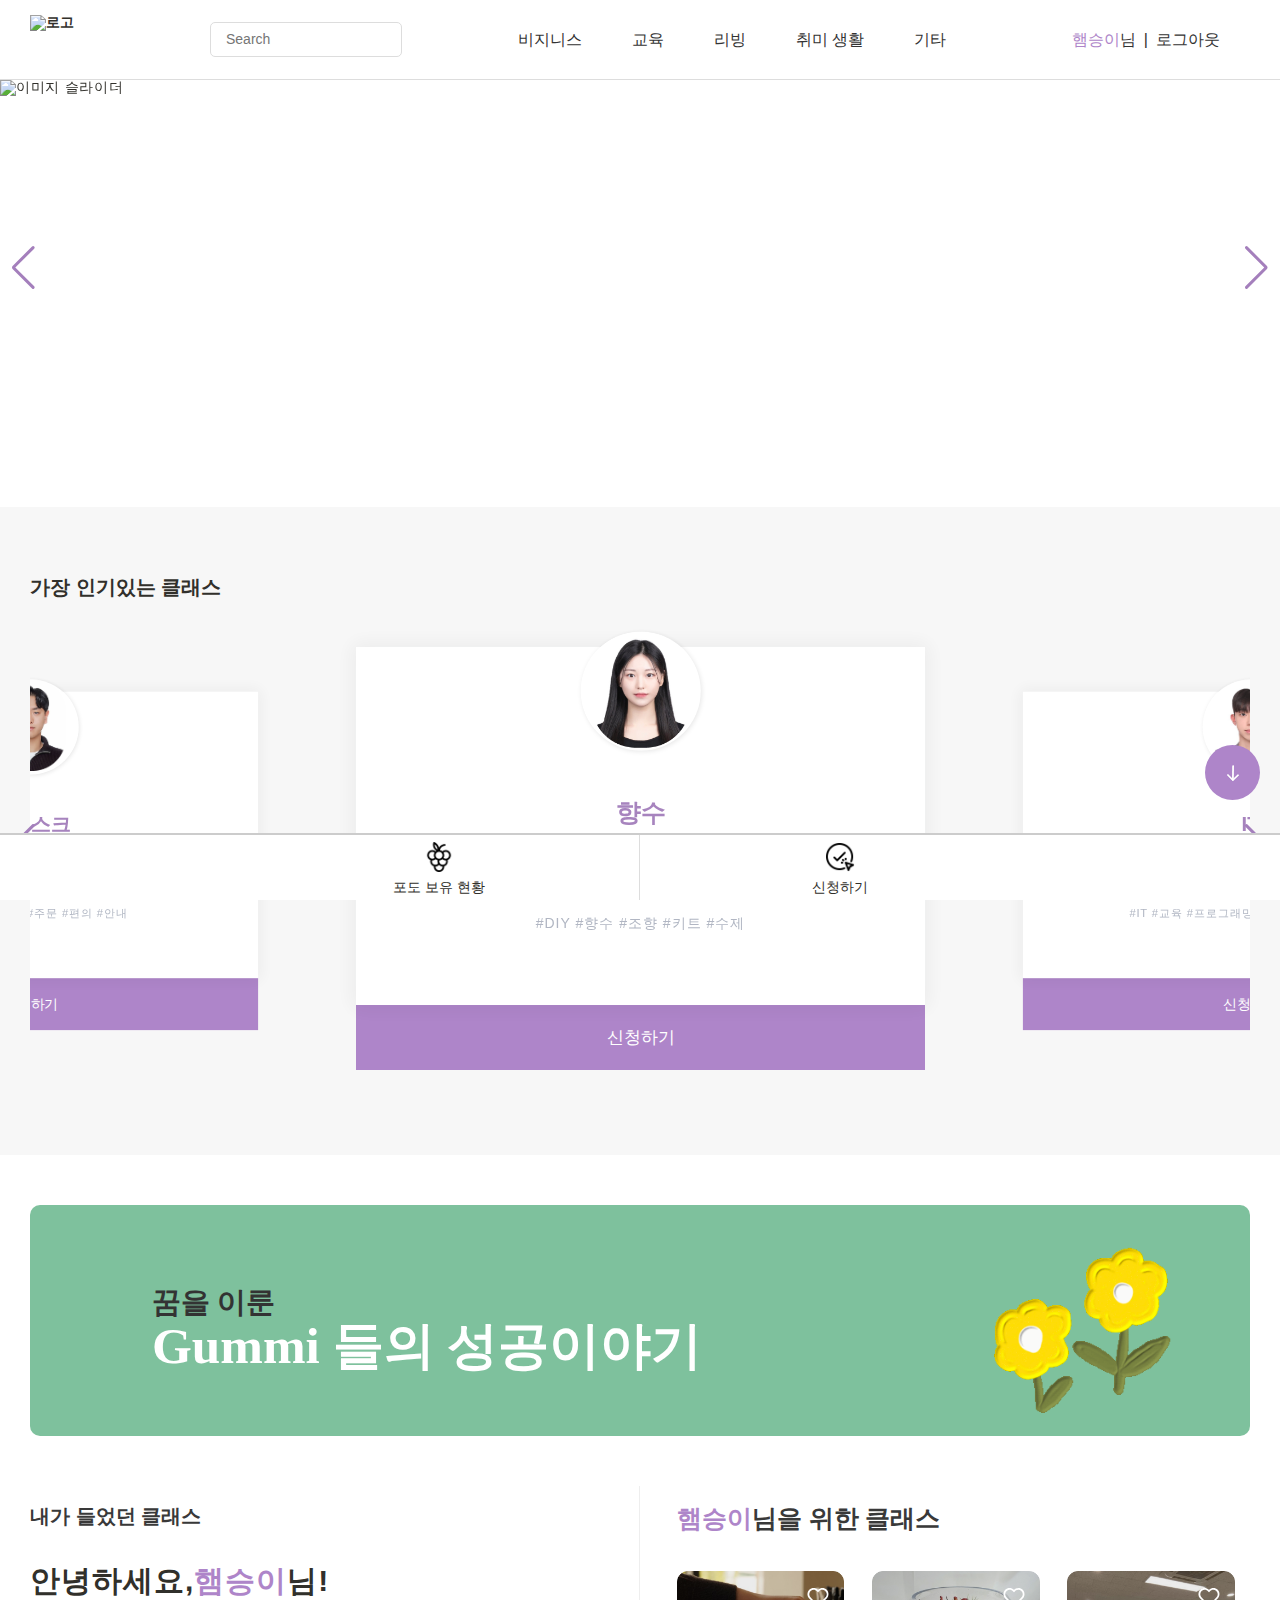
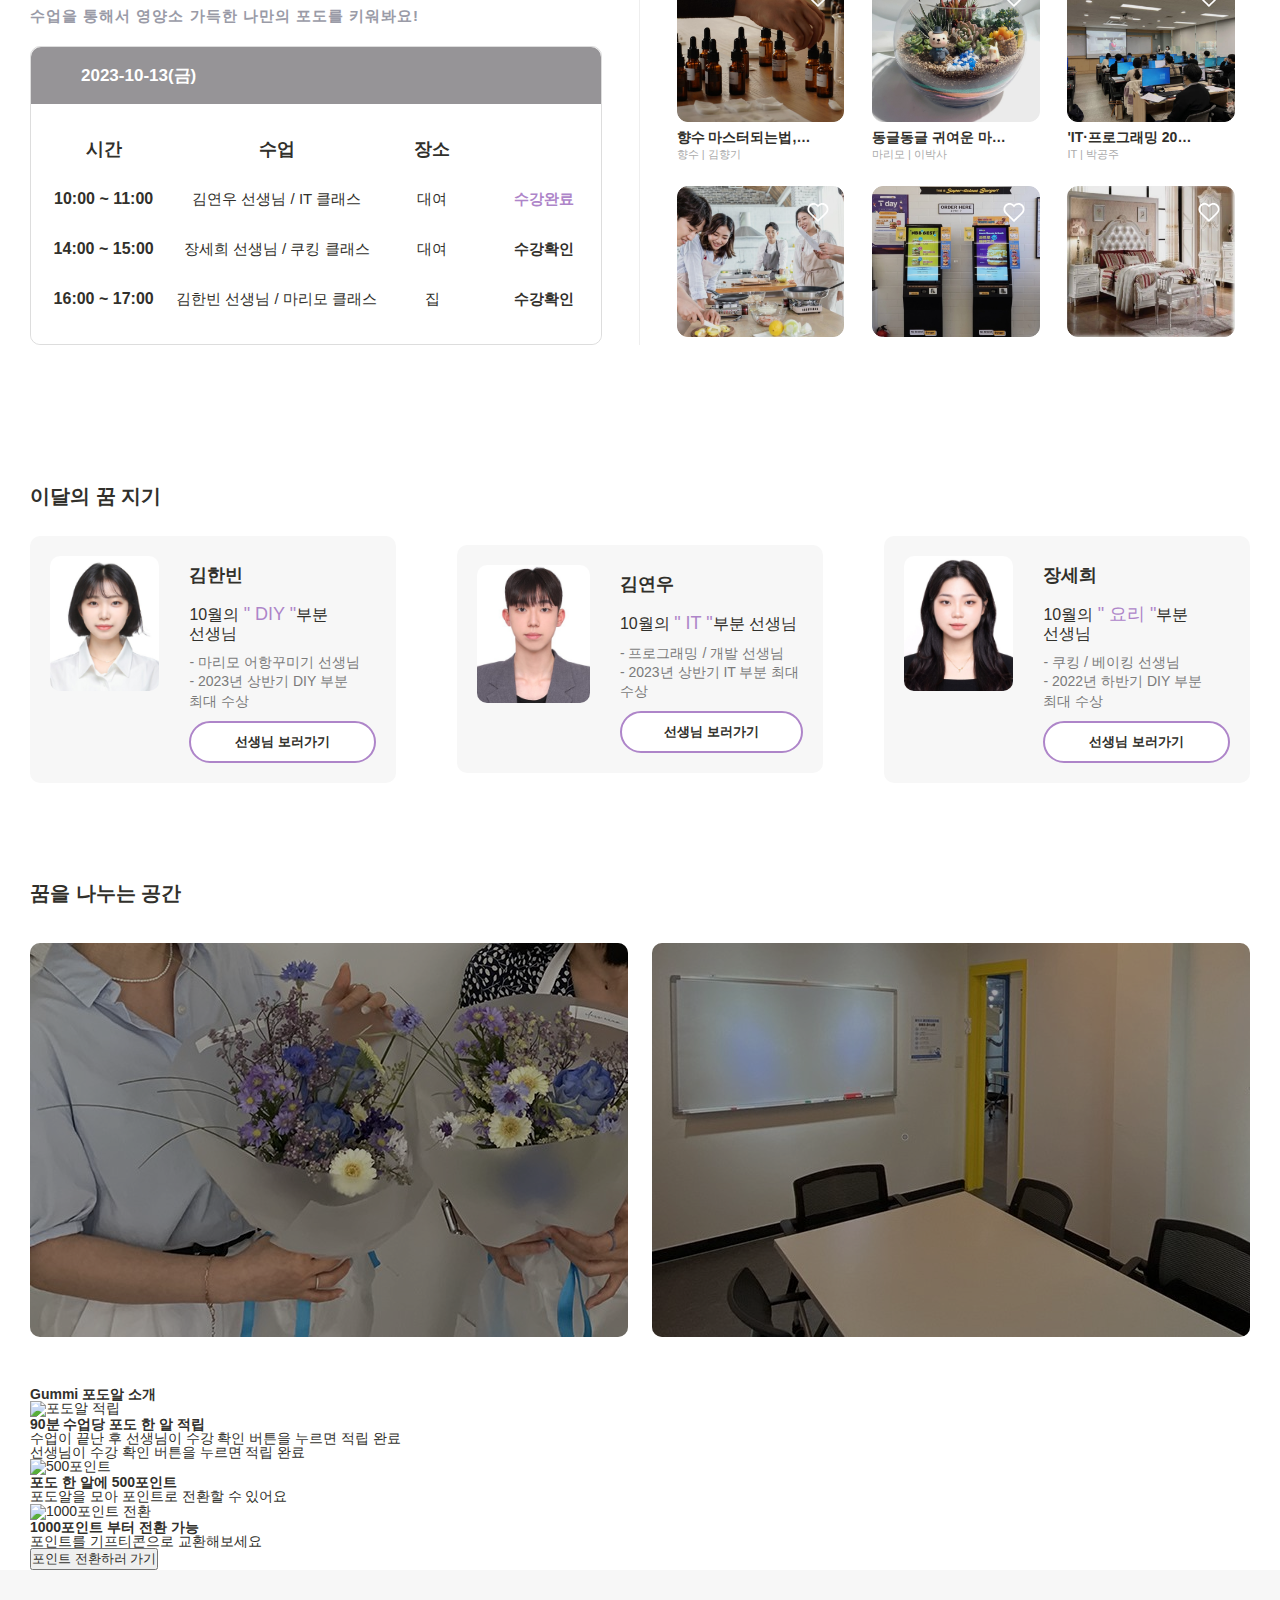
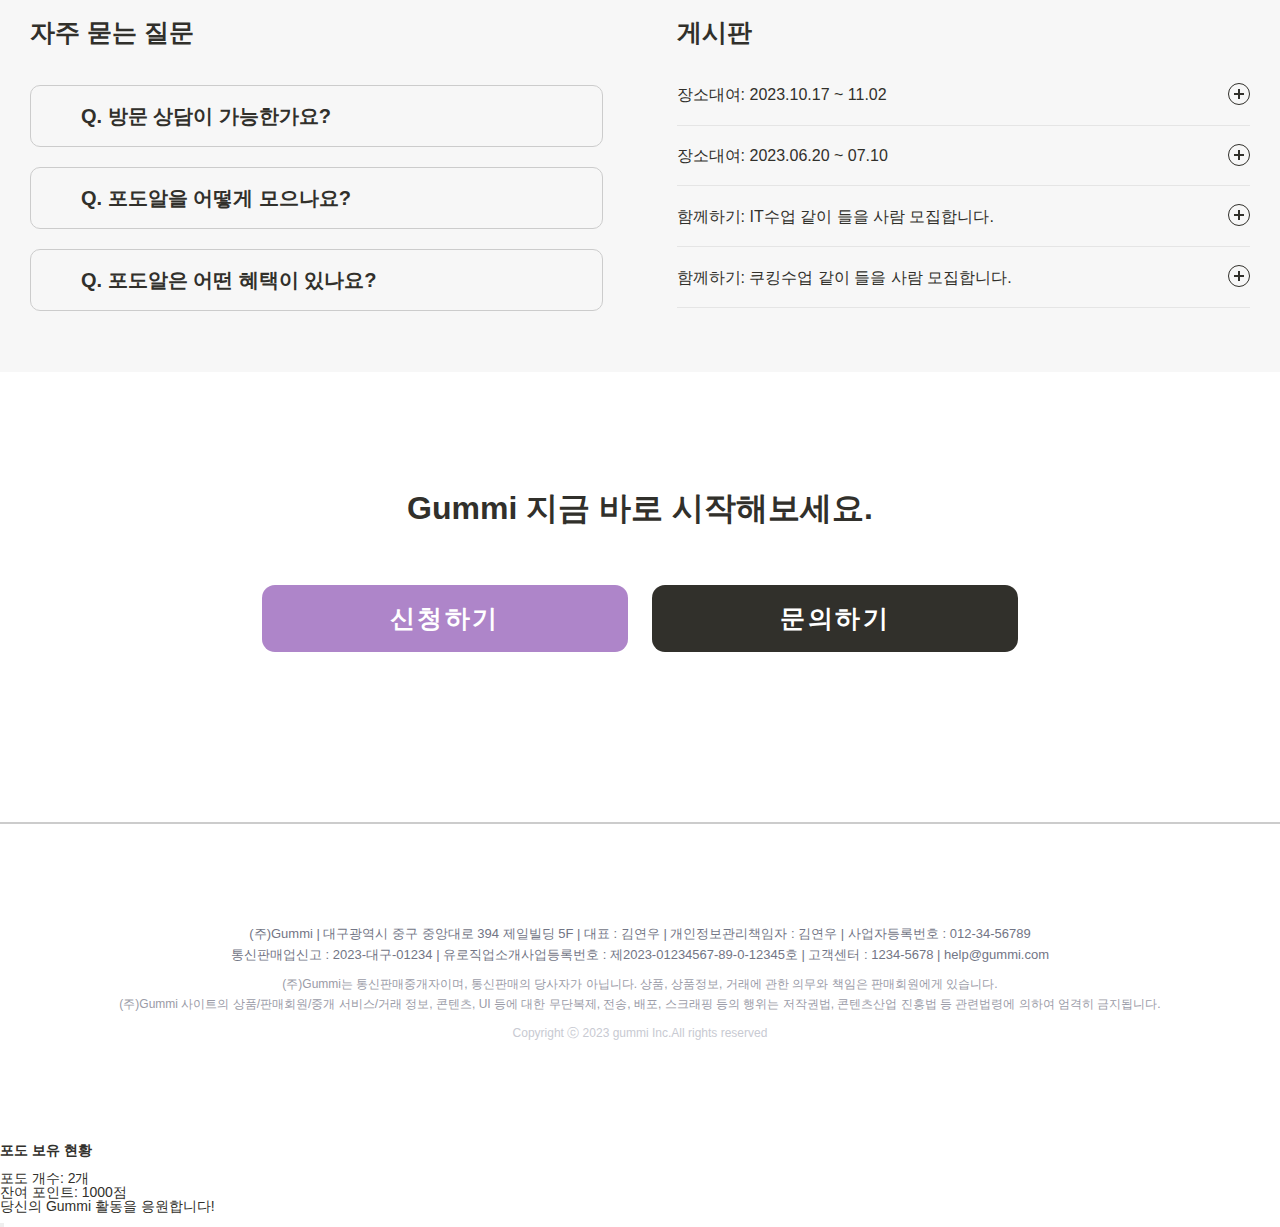
==== commit 1097f381: "feat : 배너 gif로 수정" ====
--- a/index2.html
+++ b/index2.html
@@ -59,7 +59,6 @@
     <!-- css -->
     <link rel="stylesheet" type="text/css" href="css/reset.css">
     <link rel="stylesheet" href="css/main.css">
-    <link rel="stylesheet" href="css/class2.css">
     <link rel="stylesheet" href="css/header_main.css">
     <link rel="stylesheet" href="css/class.css">
     <link rel="stylesheet" href="css/font.css">
@@ -76,10 +75,9 @@
     <script src="js/recruit.js"></script>
     <script src="js/banner02.js"></script>
     <script src="js/popualclass.js"></script>
-    <script src="js/class2.js"></script>
+    <script src="js/class.js"></script>
+    <script src="js/fixedmenu.js"></script>
     <script src="js/footer.js"></script>
-    <script src="js/fixedmenu.js"></script>
-    <script src="js/podo2.js"></script>
    <script src="js/podo.js"></script>
    <!-- fivicon -->
    <link rel="icon" href="images/fcon.png">
@@ -307,7 +305,7 @@
                 </div>
             </section>
             <!-- 카테고리 -->
-            <section class="category">
+            <!-- <section class="category">
                 <div class="inner">
                     <div class="cate_wrap">
                         <div id="cate_list1">
@@ -356,7 +354,7 @@
                         </div>
                     </div>
                 </div>
-            </section>
+            </section> -->
             <!-- 가장인기있는 클래스 -->
             <section class="popualclass">
                 <div class="inner">
@@ -677,235 +675,6 @@
                         </div>
                     </div>
                 </div>
-            </section>
-                <!-- 새로 오픈한 클래스 -->
-                <section class="class">
-                    <div class="inner">
-                        <div class="myclass myclass1">
-                            <div class="classtop">
-                                <h2>새로 오픈한 클래스</h2>
-                                <span class="classopen">더 보기</span>
-                                <div class="classbutton swiper-button-next"></div>
-                                <div class="classbutton swiper-button-prev"></div>
-                            </div>
-                            <div class="myclass2podo">
-                                <div class="swiper visualswiper3">
-                                    <div class="swiper-wrapper">
-                                        <div class="swiper-slide">
-                                            <div class="myclass2-1">
-                                                <img src="images/living2.png" alt="">
-                                                <div class="myclassheart">
-                                                  <svg viewBox="0 0 24 24" data-testid="heart-thin" class="myclassheart"><path d="M20.75 4.8C19.55 3.6 18 3 16.45 3c-1.55 0-3.1.6-4.3 1.8-.05.05-.1.15-.15.2a.69.69 0 0 1-.15-.2C10.65 3.6 9.1 3 7.55 3c-1.55 0-3.1.6-4.3 1.8-2.35 2.4-2.35 6.35 0 8.75 2.35 2.4 8.55 8.35 8.55 8.35.05.1.15.1.2.1.05 0 .15 0 .15-.05 0 0 6.2-5.95 8.55-8.35 2.35-2.4 2.4-6.35.05-8.8ZM12 7.35c.35 0 .45-.4.75-.8 1.6-1.85 4.25-2.4 6.25-.9 1.3 1 1.95 2.75 1.65 4.35-.3 1.7-1.75 2.9-3 4.2-.65.65-5.65 5.4-5.65 5.4s-5-4.75-5.65-5.4c-1.25-1.25-2.7-2.5-3-4.2-.3-1.6.35-3.4 1.65-4.35 2-1.5 4.65-1 6.2.9.35.4.45.8.8.8Z" class="css-17f4zqp">
-                                                  </path></svg></button>
-                                                </div>
-                                                <div class="myclass2-2">
-                                                    <h3>
-                                                    당신의 깨끗한 하루를 위한 시크릿 비법
-                                                    </h3>
-                                                    <h4>리빙 | 김리빙</h4>
-                                                    <div class="myclassstarlegend"><span role="img" rotate="0" class="easqaw70 css-wlmn2t e1yku2jn1"><svg aria-hidden="true" fill=" rgb(255, 212, 0)" focusable="false" height="12" preserveAspectRatio="xMidYMid meet" viewBox="0 0 24 24" width="12" class="css-7kp13n e1yku2jn0"><path d="M2.10519 10.0221C1.61624 9.42298 1.96322 8.51936 2.72749 8.40149L8.15 7.56516L11.1557 2.83004C11.5485 2.21126 12.4515 2.21126 12.8443 2.83003L15.85 7.56516L21.2725 8.40149C22.0368 8.51936 22.3838 9.42298 21.8948 10.0221L18.05 14.7331L19.2957 20.5611C19.4654 21.3548 18.6688 22.0093 17.9231 21.6889L12 19.1441L6.07692 21.6889C5.33123 22.0093 4.53461 21.3548 4.70426 20.5611L5.95 14.7331L2.10519 10.0221Z"></path></svg></span>3.8 <span class="myclassstar"></span><div> 1개의 평가
-                                                      
-                                                    </div>
-                                                  </div>
-                                                </div>
-                                            </div>
-                                            
-                                        </div>
-                                        <div class="swiper-slide">
-                                            <div class="myclass2-1">
-                                                <img src="images/bis.png" alt="">
-                                                <div class="myclassheart">
-                                                  <svg viewBox="0 0 24 24" data-testid="heart-thin" class="myclassheart"><path d="M20.75 4.8C19.55 3.6 18 3 16.45 3c-1.55 0-3.1.6-4.3 1.8-.05.05-.1.15-.15.2a.69.69 0 0 1-.15-.2C10.65 3.6 9.1 3 7.55 3c-1.55 0-3.1.6-4.3 1.8-2.35 2.4-2.35 6.35 0 8.75 2.35 2.4 8.55 8.35 8.55 8.35.05.1.15.1.2.1.05 0 .15 0 .15-.05 0 0 6.2-5.95 8.55-8.35 2.35-2.4 2.4-6.35.05-8.8ZM12 7.35c.35 0 .45-.4.75-.8 1.6-1.85 4.25-2.4 6.25-.9 1.3 1 1.95 2.75 1.65 4.35-.3 1.7-1.75 2.9-3 4.2-.65.65-5.65 5.4-5.65 5.4s-5-4.75-5.65-5.4c-1.25-1.25-2.7-2.5-3-4.2-.3-1.6.35-3.4 1.65-4.35 2-1.5 4.65-1 6.2.9.35.4.45.8.8.8Z" class="css-17f4zqp">
-                                                  </path></svg></button>
-                                                </div>
-                                                <div class="myclass2-2">
-                                                    <h3>
-                                                        베이스 팔찌 만들기를 통한 나만의 팔찌만들기!
-                                                    </h3>
-                                                    <h4>DIY| 김팔찌</h4>
-                                                    <div class="myclassstarlegend"><span role="img" rotate="0" class="easqaw70 css-wlmn2t e1yku2jn1"><svg aria-hidden="true" fill=" rgb(255, 212, 0)" focusable="false" height="12" preserveAspectRatio="xMidYMid meet" viewBox="0 0 24 24" width="12" class="css-7kp13n e1yku2jn0"><path d="M2.10519 10.0221C1.61624 9.42298 1.96322 8.51936 2.72749 8.40149L8.15 7.56516L11.1557 2.83004C11.5485 2.21126 12.4515 2.21126 12.8443 2.83003L15.85 7.56516L21.2725 8.40149C22.0368 8.51936 22.3838 9.42298 21.8948 10.0221L18.05 14.7331L19.2957 20.5611C19.4654 21.3548 18.6688 22.0093 17.9231 21.6889L12 19.1441L6.07692 21.6889C5.33123 22.0093 4.53461 21.3548 4.70426 20.5611L5.95 14.7331L2.10519 10.0221Z"></path></svg></span>3.5<span class="myclassstar"></span><div> 2개의 평가
-                                                      
-                                                    </div>
-                                                  </div>
-                                                </div>
-                                            </div>
-                                        </div>
-                                        <div class="swiper-slide">    
-                                            <div class="myclass2-1">
-                                                <img src="images/yoyoyoyo.png" alt="">
-                                                <div class="myclassheart">
-                                                  <svg viewBox="0 0 24 24" data-testid="heart-thin" class="myclassheart"><path d="M20.75 4.8C19.55 3.6 18 3 16.45 3c-1.55 0-3.1.6-4.3 1.8-.05.05-.1.15-.15.2a.69.69 0 0 1-.15-.2C10.65 3.6 9.1 3 7.55 3c-1.55 0-3.1.6-4.3 1.8-2.35 2.4-2.35 6.35 0 8.75 2.35 2.4 8.55 8.35 8.55 8.35.05.1.15.1.2.1.05 0 .15 0 .15-.05 0 0 6.2-5.95 8.55-8.35 2.35-2.4 2.4-6.35.05-8.8ZM12 7.35c.35 0 .45-.4.75-.8 1.6-1.85 4.25-2.4 6.25-.9 1.3 1 1.95 2.75 1.65 4.35-.3 1.7-1.75 2.9-3 4.2-.65.65-5.65 5.4-5.65 5.4s-5-4.75-5.65-5.4c-1.25-1.25-2.7-2.5-3-4.2-.3-1.6.35-3.4 1.65-4.35 2-1.5 4.65-1 6.2.9.35.4.45.8.8.8Z" class="css-17f4zqp">
-                                                  </path></svg></button>
-                                                </div>
-                                                <div class="myclass2-2">
-                                                    <h3>
-                                                        화사한 담음새, 한식의 새로운 재해석 - 초급편
-                                                    </h3>
-                                                    <h4>요리 | 장요리</h4>
-                                                    <div class="myclassstarlegend"><span role="img" rotate="0" class="easqaw70 css-wlmn2t e1yku2jn1"><svg aria-hidden="true" fill=" rgb(255, 212, 0)" focusable="false" height="12" preserveAspectRatio="xMidYMid meet" viewBox="0 0 24 24" width="12" class="css-7kp13n e1yku2jn0"><path d="M2.10519 10.0221C1.61624 9.42298 1.96322 8.51936 2.72749 8.40149L8.15 7.56516L11.1557 2.83004C11.5485 2.21126 12.4515 2.21126 12.8443 2.83003L15.85 7.56516L21.2725 8.40149C22.0368 8.51936 22.3838 9.42298 21.8948 10.0221L18.05 14.7331L19.2957 20.5611C19.4654 21.3548 18.6688 22.0093 17.9231 21.6889L12 19.1441L6.07692 21.6889C5.33123 22.0093 4.53461 21.3548 4.70426 20.5611L5.95 14.7331L2.10519 10.0221Z"></path></svg></span>0.0 <span class="myclassstar"></span><div> 0개의 평가
-                                                      
-                                                    </div>
-                                                  </div>
-                                                </div>
-                                            </div>
-                                        </div>
-                                        <div class="swiper-slide">   
-                                            <div class="myclass2-1">
-                                                <img src="images/itit.png" alt="">
-                                                <div class="myclassheart">
-                                                  <svg viewBox="0 0 24 24" data-testid="heart-thin" class="myclassheart"><path d="M20.75 4.8C19.55 3.6 18 3 16.45 3c-1.55 0-3.1.6-4.3 1.8-.05.05-.1.15-.15.2a.69.69 0 0 1-.15-.2C10.65 3.6 9.1 3 7.55 3c-1.55 0-3.1.6-4.3 1.8-2.35 2.4-2.35 6.35 0 8.75 2.35 2.4 8.55 8.35 8.55 8.35.05.1.15.1.2.1.05 0 .15 0 .15-.05 0 0 6.2-5.95 8.55-8.35 2.35-2.4 2.4-6.35.05-8.8ZM12 7.35c.35 0 .45-.4.75-.8 1.6-1.85 4.25-2.4 6.25-.9 1.3 1 1.95 2.75 1.65 4.35-.3 1.7-1.75 2.9-3 4.2-.65.65-5.65 5.4-5.65 5.4s-5-4.75-5.65-5.4c-1.25-1.25-2.7-2.5-3-4.2-.3-1.6.35-3.4 1.65-4.35 2-1.5 4.65-1 6.2.9.35.4.45.8.8.8Z" class="css-17f4zqp">
-                                                  </path></svg></button>
-                                                </div>
-                                                <div class="myclass2-2">
-                                                    <h3>
-                                                        'IT·프로그래밍 20년' 선생님의 IT 교육
-                                                    </h3>
-                                                    <h4>IT | 박프로</h4>
-                                                    <div class="myclassstarlegend"><span role="img" rotate="0" class="easqaw70 css-wlmn2t e1yku2jn1"><svg aria-hidden="true" fill=" rgb(255, 212, 0)" focusable="false" height="12" preserveAspectRatio="xMidYMid meet" viewBox="0 0 24 24" width="12" class="css-7kp13n e1yku2jn0"><path d="M2.10519 10.0221C1.61624 9.42298 1.96322 8.51936 2.72749 8.40149L8.15 7.56516L11.1557 2.83004C11.5485 2.21126 12.4515 2.21126 12.8443 2.83003L15.85 7.56516L21.2725 8.40149C22.0368 8.51936 22.3838 9.42298 21.8948 10.0221L18.05 14.7331L19.2957 20.5611C19.4654 21.3548 18.6688 22.0093 17.9231 21.6889L12 19.1441L6.07692 21.6889C5.33123 22.0093 4.53461 21.3548 4.70426 20.5611L5.95 14.7331L2.10519 10.0221Z"></path></svg></span>4.2 <span class="myclassstar"></span><div> 1개의 평가
-                                                      
-                                                    </div>
-                                                  </div>
-                                                </div>
-                                            </div>
-                                        </div>
-                                        <div class="swiper-slide">   
-                                            <div class="myclass2-1">
-                                                <img src="images/yori4 1.png" alt="">
-                                                <div class="myclassheart">
-                                                  <svg viewBox="0 0 24 24" data-testid="heart-thin" class="myclassheart"><path d="M20.75 4.8C19.55 3.6 18 3 16.45 3c-1.55 0-3.1.6-4.3 1.8-.05.05-.1.15-.15.2a.69.69 0 0 1-.15-.2C10.65 3.6 9.1 3 7.55 3c-1.55 0-3.1.6-4.3 1.8-2.35 2.4-2.35 6.35 0 8.75 2.35 2.4 8.55 8.35 8.55 8.35.05.1.15.1.2.1.05 0 .15 0 .15-.05 0 0 6.2-5.95 8.55-8.35 2.35-2.4 2.4-6.35.05-8.8ZM12 7.35c.35 0 .45-.4.75-.8 1.6-1.85 4.25-2.4 6.25-.9 1.3 1 1.95 2.75 1.65 4.35-.3 1.7-1.75 2.9-3 4.2-.65.65-5.65 5.4-5.65 5.4s-5-4.75-5.65-5.4c-1.25-1.25-2.7-2.5-3-4.2-.3-1.6.35-3.4 1.65-4.35 2-1.5 4.65-1 6.2.9.35.4.45.8.8.8Z" class="css-17f4zqp">
-                                                  </path></svg></button>
-                                                </div>
-                                                <div class="myclass2-2">
-                                                    <h3>
-                                                        입안 가득 계절을 음미하는 법, 상암동 삼층집의 봄과 여름의 맛
-                                                    </h3>
-                                                    <h4> 요리 | 상요리</h4>
-                                                    <div class="myclassstarlegend"><span role="img" rotate="0" class="easqaw70 css-wlmn2t e1yku2jn1"><svg aria-hidden="true" fill=" rgb(255, 212, 0)" focusable="false" height="12" preserveAspectRatio="xMidYMid meet" viewBox="0 0 24 24" width="12" class="css-7kp13n e1yku2jn0"><path d="M2.10519 10.0221C1.61624 9.42298 1.96322 8.51936 2.72749 8.40149L8.15 7.56516L11.1557 2.83004C11.5485 2.21126 12.4515 2.21126 12.8443 2.83003L15.85 7.56516L21.2725 8.40149C22.0368 8.51936 22.3838 9.42298 21.8948 10.0221L18.05 14.7331L19.2957 20.5611C19.4654 21.3548 18.6688 22.0093 17.9231 21.6889L12 19.1441L6.07692 21.6889C5.33123 22.0093 4.53461 21.3548 4.70426 20.5611L5.95 14.7331L2.10519 10.0221Z"></path></svg></span>4.5 <span class="myclassstar"></span><div>1개의 평가
-                                                      
-                                                    </div>
-                                                  </div>
-                                                </div>
-                                            </div>
-                                        </div>
-                                    </div>
-                                </div>
-                            </div>
-                        </div>
-                    </div>
-                </section>
-                  <!-- 회원님을 위한 추천 클래스 -->
-                  <section class="class2-1">
-                    <div class="inner">
-                        <div class="myclass myclass2">
-                            <div class="classtop">
-                                <h2>오늘의 BEST 클래스</h2>
-                                <span class="classopen">더 보기</span>
-                                <div class="classbutton swiper-button-next"></div>
-                                <div class="classbutton swiper-button-prev"></div>
-                            </div>
-                            <div class="myclass2podo">
-                                <div class="swiper visualswiper4">
-                                    <div class="swiper-wrapper">
-                                        <div class="swiper-slide">
-                                            <div class="myclass2-1">
-                                                <img src="images/subscription_img_main 1.png" alt="">
-                                                <div class="myclassheart">
-                                                  <svg viewBox="0 0 24 24" data-testid="heart-thin" class="myclassheart"><path d="M20.75 4.8C19.55 3.6 18 3 16.45 3c-1.55 0-3.1.6-4.3 1.8-.05.05-.1.15-.15.2a.69.69 0 0 1-.15-.2C10.65 3.6 9.1 3 7.55 3c-1.55 0-3.1.6-4.3 1.8-2.35 2.4-2.35 6.35 0 8.75 2.35 2.4 8.55 8.35 8.55 8.35.05.1.15.1.2.1.05 0 .15 0 .15-.05 0 0 6.2-5.95 8.55-8.35 2.35-2.4 2.4-6.35.05-8.8ZM12 7.35c.35 0 .45-.4.75-.8 1.6-1.85 4.25-2.4 6.25-.9 1.3 1 1.95 2.75 1.65 4.35-.3 1.7-1.75 2.9-3 4.2-.65.65-5.65 5.4-5.65 5.4s-5-4.75-5.65-5.4c-1.25-1.25-2.7-2.5-3-4.2-.3-1.6.35-3.4 1.65-4.35 2-1.5 4.65-1 6.2.9.35.4.45.8.8.8Z" class="css-17f4zqp">
-                                                  </path></svg></button>
-                                                </div>
-                                                <div class="myclass2-2">
-                                                    <h3>
-                                                        향수 마스터되는법,
-                                                        김향기의 독학비법서
-                                                    </h3>
-                                                    <h4>향수 | 김향기</h4>
-                                                      <div class="myclassstarlegend"><span role="img" rotate="0" class="easqaw70 css-wlmn2t e1yku2jn1"><svg aria-hidden="true" fill=" rgb(255, 212, 0)" focusable="false" height="12" preserveAspectRatio="xMidYMid meet" viewBox="0 0 24 24" width="12" class="css-7kp13n e1yku2jn0"><path d="M2.10519 10.0221C1.61624 9.42298 1.96322 8.51936 2.72749 8.40149L8.15 7.56516L11.1557 2.83004C11.5485 2.21126 12.4515 2.21126 12.8443 2.83003L15.85 7.56516L21.2725 8.40149C22.0368 8.51936 22.3838 9.42298 21.8948 10.0221L18.05 14.7331L19.2957 20.5611C19.4654 21.3548 18.6688 22.0093 17.9231 21.6889L12 19.1441L6.07692 21.6889C5.33123 22.0093 4.53461 21.3548 4.70426 20.5611L5.95 14.7331L2.10519 10.0221Z"></path></svg></span>5.0 <span class="myclassstar"></span><div> 29개의 평가
-                                                      
-                                                    </div>
-                                                  </div>
-                                                </div>
-                                            </div>
-                                        </div>
-                                        <div class="swiper-slide">
-                                            <div class="myclass2-1">
-                                                <img src="images/marimo.png" alt="">
-                                                <div class="myclassheart">
-                                                  <svg viewBox="0 0 24 24" data-testid="heart-thin" class="myclassheart"><path d="M20.75 4.8C19.55 3.6 18 3 16.45 3c-1.55 0-3.1.6-4.3 1.8-.05.05-.1.15-.15.2a.69.69 0 0 1-.15-.2C10.65 3.6 9.1 3 7.55 3c-1.55 0-3.1.6-4.3 1.8-2.35 2.4-2.35 6.35 0 8.75 2.35 2.4 8.55 8.35 8.55 8.35.05.1.15.1.2.1.05 0 .15 0 .15-.05 0 0 6.2-5.95 8.55-8.35 2.35-2.4 2.4-6.35.05-8.8ZM12 7.35c.35 0 .45-.4.75-.8 1.6-1.85 4.25-2.4 6.25-.9 1.3 1 1.95 2.75 1.65 4.35-.3 1.7-1.75 2.9-3 4.2-.65.65-5.65 5.4-5.65 5.4s-5-4.75-5.65-5.4c-1.25-1.25-2.7-2.5-3-4.2-.3-1.6.35-3.4 1.65-4.35 2-1.5 4.65-1 6.2.9.35.4.45.8.8.8Z" class="css-17f4zqp">
-                                                  </path></svg></button>
-                                                </div>
-                                                <div class="myclass2-2">
-                                                    <h3>
-                                                        동글동글 귀여운 마리모, 
-                                                        나만의 반려식물 
-                                                    </h3>
-                                                    <h4>마리모 | 이박사</h4>
-                                                      <div class="myclassstarlegend"><span role="img" rotate="0" class="easqaw70 css-wlmn2t e1yku2jn1"><svg aria-hidden="true" fill=" rgb(255, 212, 0)" focusable="false" height="12" preserveAspectRatio="xMidYMid meet" viewBox="0 0 24 24" width="12" class="css-7kp13n e1yku2jn0"><path d="M2.10519 10.0221C1.61624 9.42298 1.96322 8.51936 2.72749 8.40149L8.15 7.56516L11.1557 2.83004C11.5485 2.21126 12.4515 2.21126 12.8443 2.83003L15.85 7.56516L21.2725 8.40149C22.0368 8.51936 22.3838 9.42298 21.8948 10.0221L18.05 14.7331L19.2957 20.5611C19.4654 21.3548 18.6688 22.0093 17.9231 21.6889L12 19.1441L6.07692 21.6889C5.33123 22.0093 4.53461 21.3548 4.70426 20.5611L5.95 14.7331L2.10519 10.0221Z"></path></svg></span>4.5 <span class="myclassstar"></span><div> 12개의 평가
-                                                      
-                                                    </div>
-                                                  </div>
-                                                </div>
-                                            </div>
-                                        </div>
-                                        <div class="swiper-slide">    
-                                            <div class="myclass2-1">
-                                                <img src="images/yori.png" alt="">
-                                                <div class="myclassheart">
-                                                 <svg viewBox="0 0 24 24" data-testid="heart-thin" class="myclassheart"><path d="M20.75 4.8C19.55 3.6 18 3 16.45 3c-1.55 0-3.1.6-4.3 1.8-.05.05-.1.15-.15.2a.69.69 0 0 1-.15-.2C10.65 3.6 9.1 3 7.55 3c-1.55 0-3.1.6-4.3 1.8-2.35 2.4-2.35 6.35 0 8.75 2.35 2.4 8.55 8.35 8.55 8.35.05.1.15.1.2.1.05 0 .15 0 .15-.05 0 0 6.2-5.95 8.55-8.35 2.35-2.4 2.4-6.35.05-8.8ZM12 7.35c.35 0 .45-.4.75-.8 1.6-1.85 4.25-2.4 6.25-.9 1.3 1 1.95 2.75 1.65 4.35-.3 1.7-1.75 2.9-3 4.2-.65.65-5.65 5.4-5.65 5.4s-5-4.75-5.65-5.4c-1.25-1.25-2.7-2.5-3-4.2-.3-1.6.35-3.4 1.65-4.35 2-1.5 4.65-1 6.2.9.35.4.45.8.8.8Z" class="css-17f4zqp">
-                                                  </path></svg></button>
-                                                </div>
-                                                <div class="myclass2-2">
-                                                    <h3>
-                                                        모던 한식의 새로운 발견
-                                                        초보자도 쉽게!
-                                                    </h3>
-                                                    <h4>요리 | 김요리</h4>
-                                                      <div class="myclassstarlegend"><span role="img" rotate="0" class="easqaw70 css-wlmn2t e1yku2jn1"><svg aria-hidden="true" fill=" rgb(255, 212, 0)" focusable="false" height="12" preserveAspectRatio="xMidYMid meet" viewBox="0 0 24 24" width="12" class="css-7kp13n e1yku2jn0"><path d="M2.10519 10.0221C1.61624 9.42298 1.96322 8.51936 2.72749 8.40149L8.15 7.56516L11.1557 2.83004C11.5485 2.21126 12.4515 2.21126 12.8443 2.83003L15.85 7.56516L21.2725 8.40149C22.0368 8.51936 22.3838 9.42298 21.8948 10.0221L18.05 14.7331L19.2957 20.5611C19.4654 21.3548 18.6688 22.0093 17.9231 21.6889L12 19.1441L6.07692 21.6889C5.33123 22.0093 4.53461 21.3548 4.70426 20.5611L5.95 14.7331L2.10519 10.0221Z"></path></svg></span>4.2 <span class="myclassstar"></span><div> 23개의 평가
-                                                      
-                                                    </div>
-                                                  </div>
-                                                </div>
-                                            </div>
-                                        </div>
-                                        <div class="swiper-slide">    
-                                            <div class="myclass2-1">
-                                                <img src="images/kiho.png" alt="">
-                                                <div class="myclassheart">
-                                                  <svg viewBox="0 0 24 24" data-testid="heart-thin" class="myclassheart"><path d="M20.75 4.8C19.55 3.6 18 3 16.45 3c-1.55 0-3.1.6-4.3 1.8-.05.05-.1.15-.15.2a.69.69 0 0 1-.15-.2C10.65 3.6 9.1 3 7.55 3c-1.55 0-3.1.6-4.3 1.8-2.35 2.4-2.35 6.35 0 8.75 2.35 2.4 8.55 8.35 8.55 8.35.05.1.15.1.2.1.05 0 .15 0 .15-.05 0 0 6.2-5.95 8.55-8.35 2.35-2.4 2.4-6.35.05-8.8ZM12 7.35c.35 0 .45-.4.75-.8 1.6-1.85 4.25-2.4 6.25-.9 1.3 1 1.95 2.75 1.65 4.35-.3 1.7-1.75 2.9-3 4.2-.65.65-5.65 5.4-5.65 5.4s-5-4.75-5.65-5.4c-1.25-1.25-2.7-2.5-3-4.2-.3-1.6.35-3.4 1.65-4.35 2-1.5 4.65-1 6.2.9.35.4.45.8.8.8Z" class="css-17f4zqp">
-                                                  </path></svg></button>
-                                                </div>
-                                                <div class="myclass2-2">
-                                                    <h3>
-                                                        쉽고 재밌는 키오스크,
-                                                        키오스크의 새로운 발견
-                                                    </h3>
-                                                    <h4>키오스크 | 박키오</h4>
-                                                    <div class="myclassstarlegend"><span role="img" rotate="0" class="easqaw70 css-wlmn2t e1yku2jn1"><svg aria-hidden="true" fill=" rgb(255, 212, 0)" focusable="false" height="12" preserveAspectRatio="xMidYMid meet" viewBox="0 0 24 24" width="12" class="css-7kp13n e1yku2jn0"><path d="M2.10519 10.0221C1.61624 9.42298 1.96322 8.51936 2.72749 8.40149L8.15 7.56516L11.1557 2.83004C11.5485 2.21126 12.4515 2.21126 12.8443 2.83003L15.85 7.56516L21.2725 8.40149C22.0368 8.51936 22.3838 9.42298 21.8948 10.0221L18.05 14.7331L19.2957 20.5611C19.4654 21.3548 18.6688 22.0093 17.9231 21.6889L12 19.1441L6.07692 21.6889C5.33123 22.0093 4.53461 21.3548 4.70426 20.5611L5.95 14.7331L2.10519 10.0221Z"></path></svg></span>5.0 <span class="myclassstar"></span><div> 50개의 평가
-                                                      
-                                                    </div>
-                                                  </div>
-                                                </div>
-                                            </div>
-                                        </div>
-                                        <div class="swiper-slide">   
-                                            <div class="myclass2-1">
-                                                <img src="images/yoyori.png" alt="">
-                                                <div class="myclassheart">
-                                                 <svg viewBox="0 0 24 24" data-testid="heart-thin" class="myclassheart"><path d="M20.75 4.8C19.55 3.6 18 3 16.45 3c-1.55 0-3.1.6-4.3 1.8-.05.05-.1.15-.15.2a.69.69 0 0 1-.15-.2C10.65 3.6 9.1 3 7.55 3c-1.55 0-3.1.6-4.3 1.8-2.35 2.4-2.35 6.35 0 8.75 2.35 2.4 8.55 8.35 8.55 8.35.05.1.15.1.2.1.05 0 .15 0 .15-.05 0 0 6.2-5.95 8.55-8.35 2.35-2.4 2.4-6.35.05-8.8ZM12 7.35c.35 0 .45-.4.75-.8 1.6-1.85 4.25-2.4 6.25-.9 1.3 1 1.95 2.75 1.65 4.35-.3 1.7-1.75 2.9-3 4.2-.65.65-5.65 5.4-5.65 5.4s-5-4.75-5.65-5.4c-1.25-1.25-2.7-2.5-3-4.2-.3-1.6.35-3.4 1.65-4.35 2-1.5 4.65-1 6.2.9.35.4.45.8.8.8Z" class="css-17f4zqp">
-                                                  </path></svg></button>
-                                                </div>
-                                                <div class="myclass2-2">
-                                                    <h3>
-                                                        왕초보에서 선생님으로!
-                                                        내가 만든 쿠키
-                                                    </h3>
-                                                    <h4>쿠킹 | 김왕자</h4>
-                                                      <div class="myclassstarlegend"><span role="img" rotate="0" class="easqaw70 css-wlmn2t e1yku2jn1"><svg aria-hidden="true" fill=" rgb(255, 212, 0)" focusable="false" height="12" preserveAspectRatio="xMidYMid meet" viewBox="0 0 24 24" width="12" class="css-7kp13n e1yku2jn0"><path d="M2.10519 10.0221C1.61624 9.42298 1.96322 8.51936 2.72749 8.40149L8.15 7.56516L11.1557 2.83004C11.5485 2.21126 12.4515 2.21126 12.8443 2.83003L15.85 7.56516L21.2725 8.40149C22.0368 8.51936 22.3838 9.42298 21.8948 10.0221L18.05 14.7331L19.2957 20.5611C19.4654 21.3548 18.6688 22.0093 17.9231 21.6889L12 19.1441L6.07692 21.6889C5.33123 22.0093 4.53461 21.3548 4.70426 20.5611L5.95 14.7331L2.10519 10.0221Z"></path></svg></span>4.9 <span class="myclassstar"></span><div> 32개의 평가
-                                                      
-                                                    </div>
-                                                  </div>
-                                                </div>
-                                            </div>
-                                        </div>
                 <!-- If we need navigation buttons -->
                 <div class="swiper-button-prev"></div>
                 <div class="swiper-button-next"></div>
@@ -917,10 +686,11 @@
                     <div class="banner_wrap">
                         <a href="success.html">
                             <div class="banner_txt">
-                            우리의 성공이야기<i class="fa-solid fa-arrow-right"></i>
+                            <p><span>꿈을 이룬</span><br> Gummi&nbsp;들의 성공이야기</p><i class="fa-solid fa-arrow-right"></i>
                             </div>
                             <div class="banner_img">
-                            <img src="images/banner022222.svg" alt="banner01">
+                                <img src="images/flower-8210_256.gif" alt="flower">
+                            <!-- <img src="images/banner022222.svg" alt="banner01"> -->
                             </div> 
                         </a>
                     </div>
@@ -1169,8 +939,6 @@
                             </div>
                         </div>
                     </div>
-                </section>
-            <!-- 자주 묻는 질문 및 게시판 -->
                 </div>
             </div>
         </div>
@@ -1178,7 +946,7 @@
             <!-- 이달의선생님 -->
             <section class="teacher">
                 <div class="inner">
-                    <h2>재능기부 왕</h2>
+                    <h2>이달의 꿈 지기</h2>
                     <div class="teacher_wrap">
                         <div class="teacher_list">
                             <div class="teacher_img">
@@ -1438,7 +1206,7 @@
             <p>당신의 Gummi 활동을 응원합니다!</p>
             <button class="modal-close"><i class="fa-solid fa-xmark" style="color: #000000;"></i></button>
         </div>
-    </div>      
+    </div>    
     <!-- 고정메뉴 -->
     <div class="fixedmenu">
         <ul>
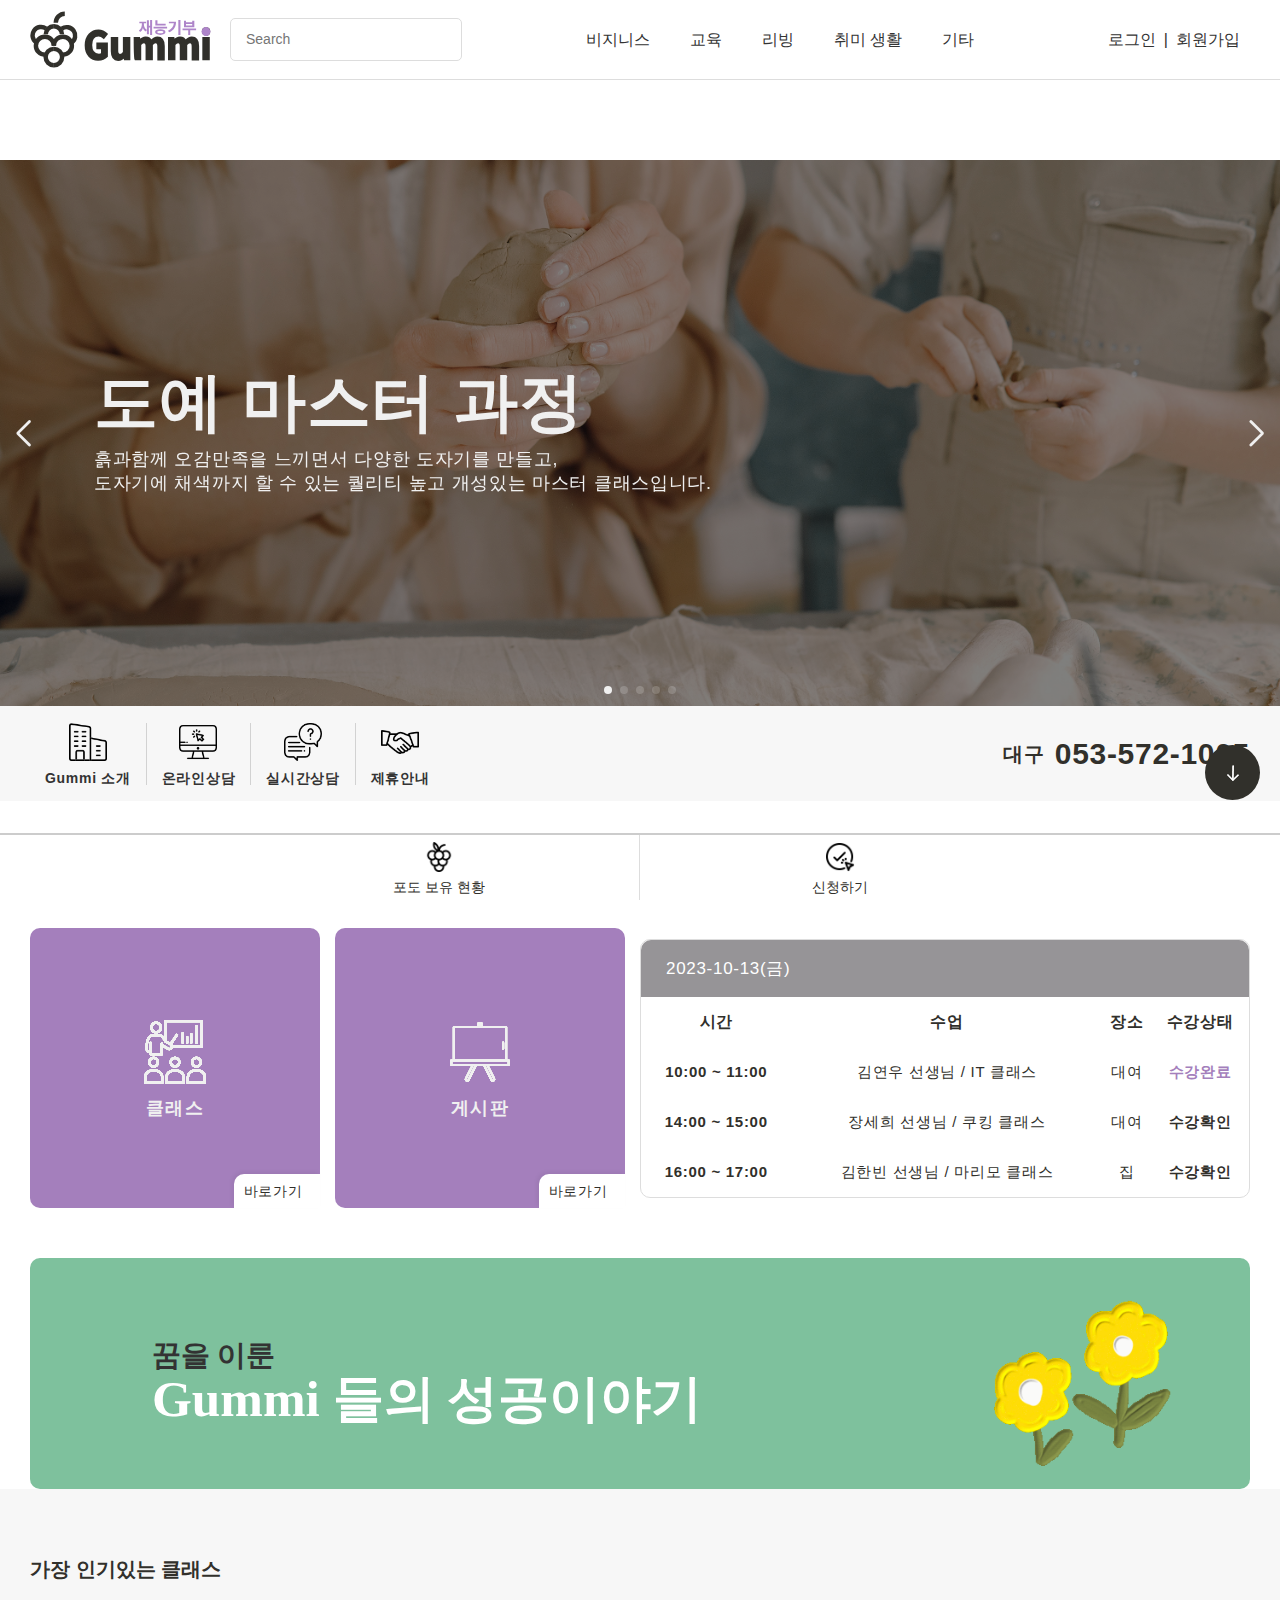
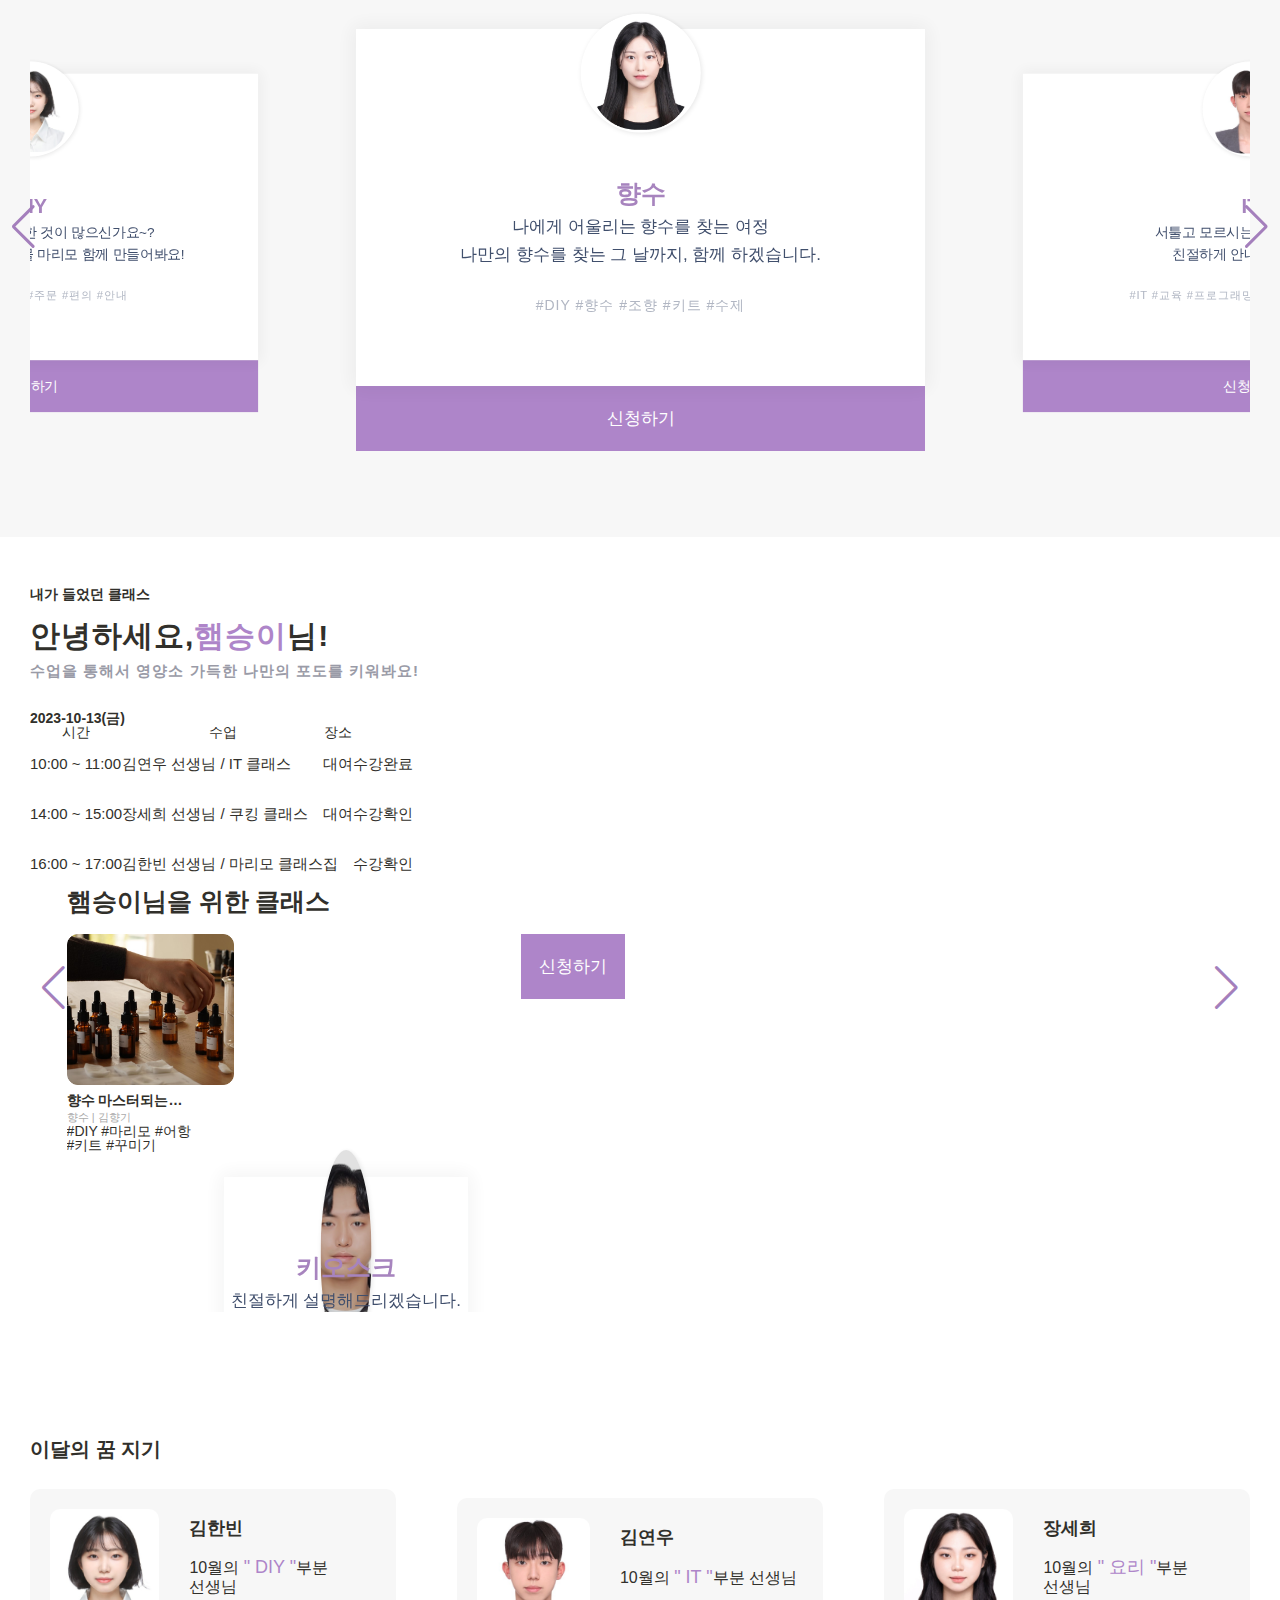
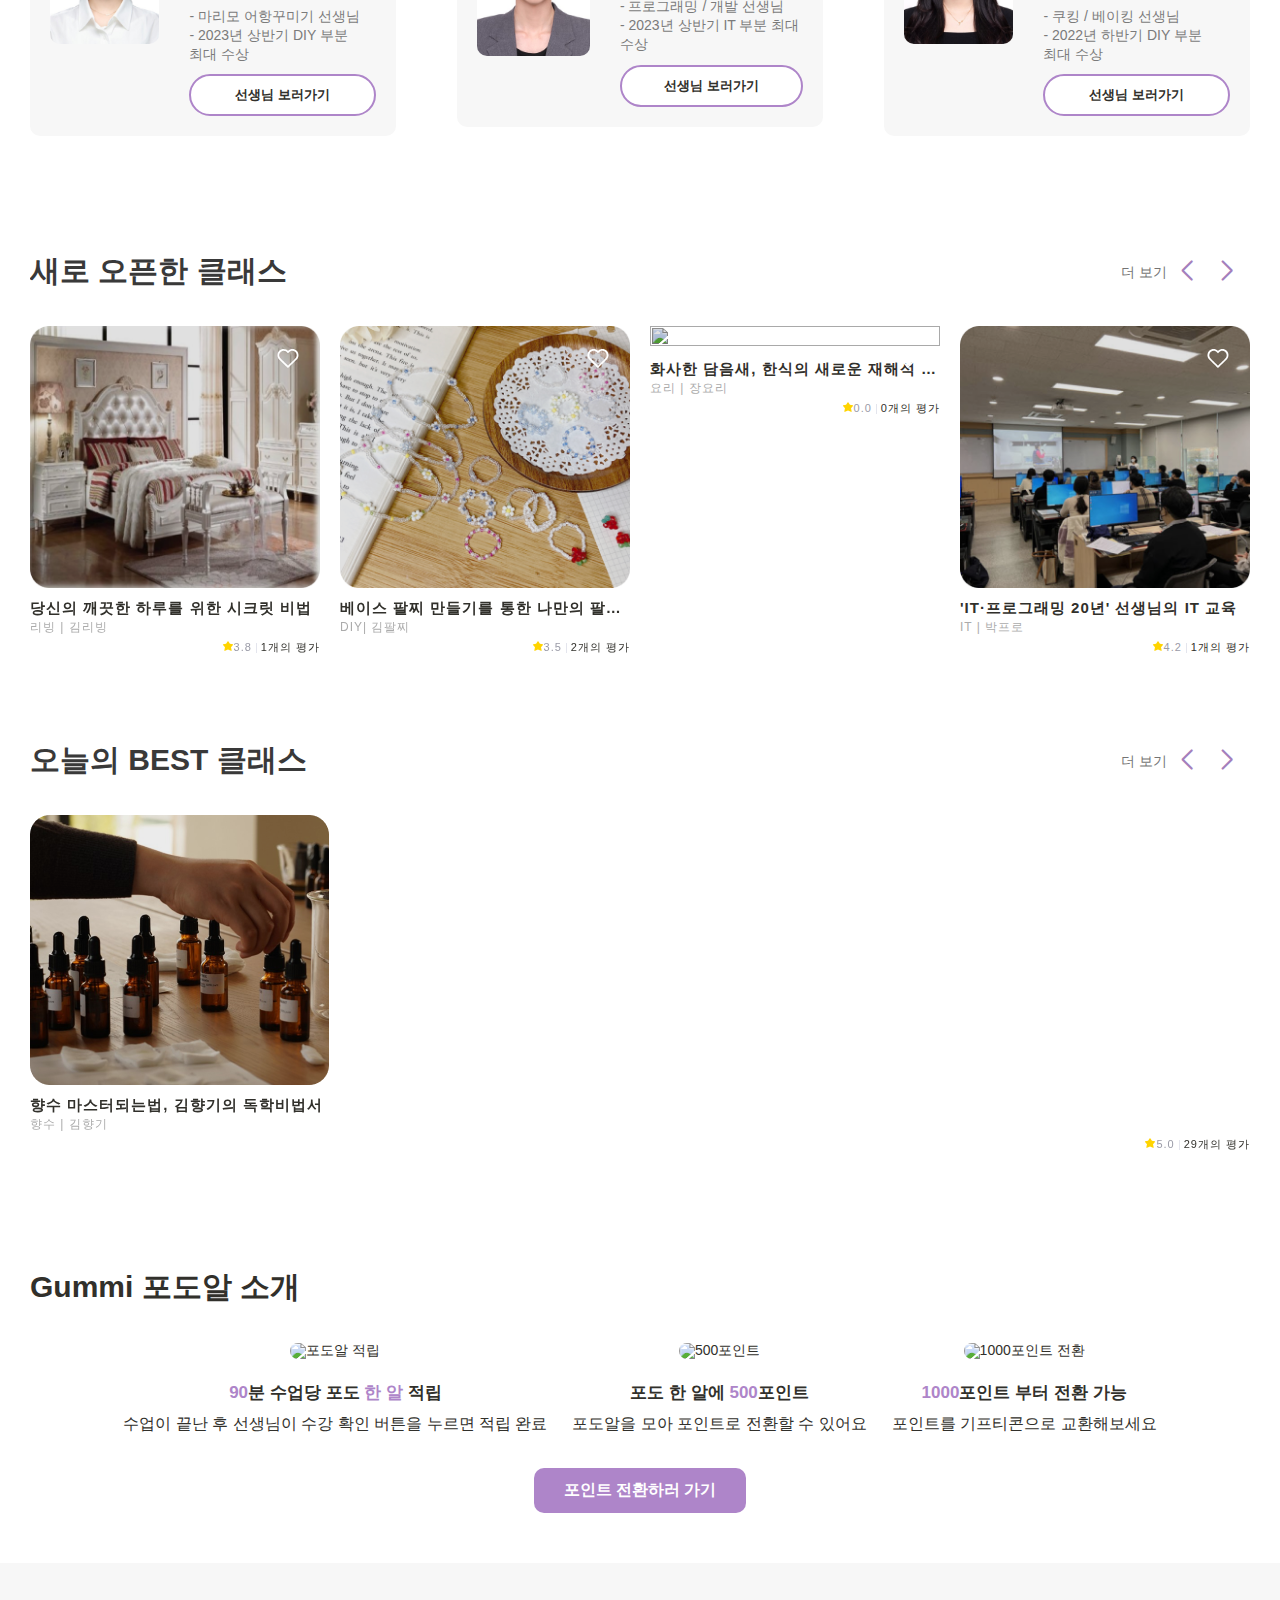
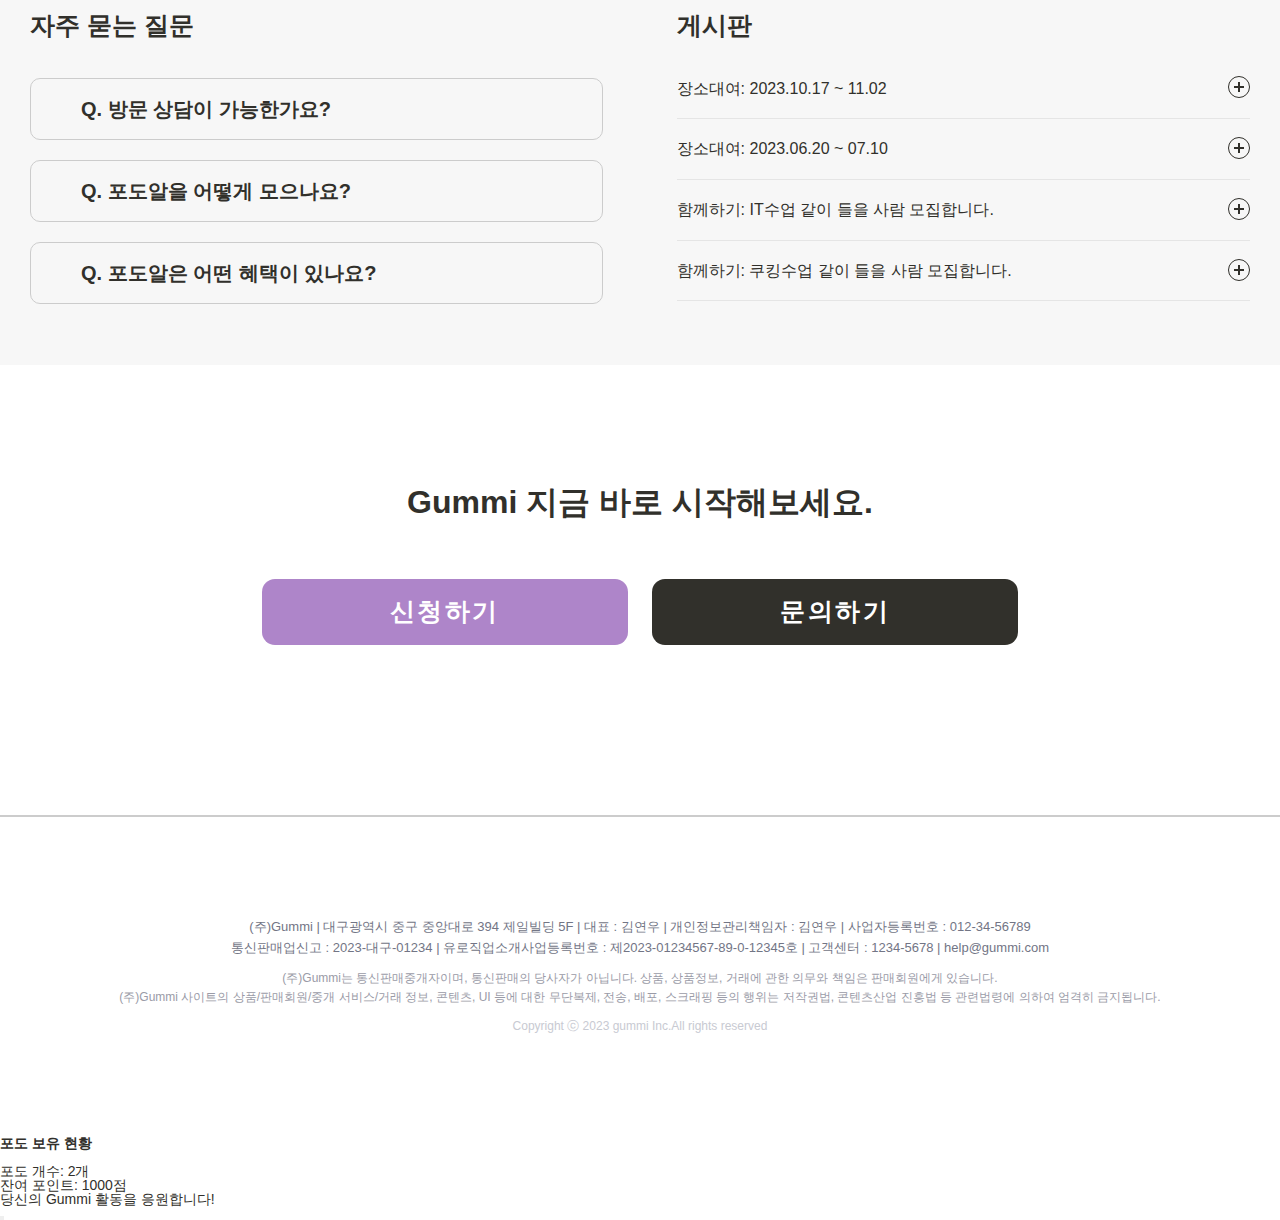
==== commit eb535cc0: "Merge branch 'main' into nunu" ====
--- a/index2.html
+++ b/index2.html
@@ -59,13 +59,11 @@
     <!-- css -->
     <link rel="stylesheet" type="text/css" href="css/reset.css">
     <link rel="stylesheet" href="css/main.css">
-    <link rel="stylesheet" href="css/header_main.css">
-    <link rel="stylesheet" href="css/class.css">
+    <link rel="stylesheet" href="css/class2.css">
     <link rel="stylesheet" href="css/font.css">
     <link rel="stylesheet" href="css/base.css">
-    <link rel="stylesheet" href="css/common.css"> 
-    <link rel="stylesheet" href="css/podo.css"> 
-    <link rel="stylesheet" href="css/fixedmenu.css">
+    <link rel="stylesheet" href="css/common.css">
+    <link rel="stylesheet" href="css/podo.css">   
     <!--js  -->
     <script src="js/header.js"></script>
     <script src="js/visual.js"></script>
@@ -75,12 +73,12 @@
     <script src="js/recruit.js"></script>
     <script src="js/banner02.js"></script>
     <script src="js/popualclass.js"></script>
-    <script src="js/class.js"></script>
+    <script src="js/class2.js"></script>
+    <script src="js/footer.js"></script>
     <script src="js/fixedmenu.js"></script>
-    <script src="js/footer.js"></script>
-   <script src="js/podo.js"></script>
-   <!-- fivicon -->
-   <link rel="icon" href="images/fcon.png">
+    <script src="js/podo2.js"></script>
+    <!-- fivicon -->
+    <link rel="icon" href="images/fcon.png">
 </head>
 <body>
 <!-- Google Tag Manager (noscript) -->
@@ -92,7 +90,7 @@
         <header class="header">
             <div class="inner">
                 <h1 class="h_logo">
-                    <a href="index2.html"><img src="images/logo3_text.svg" alt="로고"></a>
+                    <a href="index.html"><img src="images/logo3.svg" alt="로고"></a>
                 </h1>
                 <nav class="h_nav">
                     <ul class="searchbar">
@@ -144,9 +142,9 @@
                         </li>
                     </ul>
                     <ul class="login">
-                        <li><a href="#"><span class="purple">햄승이</span>님</a></li>
+                        <li><a href="login.html">로그인</a></li>
                         <li>&ensp;|&ensp;</li>
-                        <li><a href="index.html">로그아웃</a></li>
+                        <li><a href="signup.html">회원가입</a></li>
                     </ul>
                 </nav>
                 <nav class="mb_nav">
@@ -158,7 +156,7 @@
                         <div class="mb_nav_top">
                             <ul class="mb_login">
                                 <li><i class="fa-regular fa-user"></i></li>
-                                <li><a href="#"><span class="purple">햄승이</span>님&ensp;</a>|<a href="index.html">&ensp;로그아웃&ensp;<i class="fa-solid fa-chevron-right"></i></a></li>
+                                <li><a href="login.html">로그인&ensp;</a>|<a href="signup.html">&ensp;회원가입&ensp;<i class="fa-solid fa-chevron-right"></i></a></li>
                             </ul>
                             <a href="#"><i class="fa-solid fa-xmark"></i></a>
                         </div>
@@ -287,21 +285,157 @@
         <div class="main">
             <!-- 비주얼부분 -->
             <section class="visual">
-                <div class="swiper visualswiper">
+                <div class="swiper visual_swiper">
                     <div class="swiper-wrapper">
                         <div class="swiper-slide">
-                            <img src="images/visual_slider01_text.svg" alt="이미지 슬라이더">
+                            <img src="images/visual_slide01.jpg" alt="비주얼 슬라이드 01">
+                            <div class="swiper-slide-text">
+                                <div class="inner">
+                                    <h3 class="swiper-slide-text-title">도예 마스터 과정</h3>
+                                    <p class="swiper-slide-text-text">
+                                        흙과함께 오감만족을 느끼면서 다양한 도자기를 만들고,<br>
+                                        도자기에 채색까지 할 수 있는 퀄리티 높고 개성있는 마스터 클래스입니다.
+                                    </p>
+                                </div>
+                            </div>
                         </div>
                         <div class="swiper-slide">
-                            <img src="images/visual_slider02.svg" alt="이미지 슬라이더">
+                            <img src="images/visual_slide04.jpg" alt="비주얼 슬라이드 02">
+                            <div class="swiper-slide-text">
+                                <div class="inner">
+                                    <h3 class="swiper-slide-text-title">Gummi 창업 클래스</h3>
+                                    <p class="swiper-slide-text-text">
+                                        창업분야별 전문가가 Gummi만의 특화된<br>
+                                        교육프로그램 및 인큐베이팅 시스템으로 전과정 컨설팅합니다.
+                                    </p>
+                                </div>
+                            </div>
                         </div>
                         <div class="swiper-slide">
-                            <img src="images/visual_slider03.svg" alt="이미지 슬라이더">
+                            <img src="images/visual_slide05.png" alt="비주얼 슬라이드 03">
+                            <div class="swiper-slide-text">
+                                <div class="inner">
+                                    <h3 class="swiper-slide-text-title">시니어 맞춤 클래스 </h3>
+                                    <p class="swiper-slide-text-text">
+                                        시니어의 인생 2막을 응원합니다.
+                                    </p>
+                                </div>
+                            </div>
+                        </div>
+                        <div class="swiper-slide">
+                            <img src="images/visual_slide06.jpg" alt="비주얼 슬라이드 04">
+                            <div class="swiper-slide-text">
+                                <div class="inner">
+                                    <h3 class="swiper-slide-text-title">꽃꽂이 마스터 과정</h3>
+                                    <p class="swiper-slide-text-text">
+                                        최근 유행하는 감각적인 플라워 기술을 마스터합니다.
+                                    </p>
+                                </div>
+                            </div>
+                        </div>
+                        <div class="swiper-slide">
+                            <img src="images/visual_slide07.jpg" alt="비주얼 슬라이드 05">
+                            <div class="swiper-slide-text">
+                                <div class="inner">
+                                    <h3 class="swiper-slide-text-title">꿈을 나누는 공간</h3>
+                                    <p class="swiper-slide-text-text">
+                                        원데이 클래스에 함께 신청할 친구를 모집해보세요.
+                                    </p>
+                                </div>
+                            </div>
                         </div>
                     </div>
+                    <div class="swiper-button-next"></div>
                     <div class="swiper-button-prev"></div>
-                    <div class="swiper-button-next"></div>
                     <div class="swiper-pagination"></div>
+                </div>
+                <div class="visual_bar">
+                    <div class="inner">
+                        <ul class="visual_bar_content">
+                            <li>
+                                <a href="#">
+                                    <img src="images/bar_company.png" alt="Gummi 소개">
+                                    <span class="visual_bar_text">Gummi&nbsp;소개</span>
+                                </a>
+                            </li>
+                            <li>
+                                <a href="#">
+                                    <img src="images/bar_pc.png" alt="온라인상담">
+                                    <span class="visual_bar_text">온라인상담</span>
+                                </a>
+                            </li>
+                            <li>
+                                <a href="#">
+                                    <img src="images/bar_conversation.png" alt="실시간상담">
+                                    <span class="visual_bar_text">실시간상담</span>
+                                </a>
+                            </li>
+                            <li>
+                                <a href="#">
+                                    <img src="images/bar_partnership.png" alt="제휴안내">
+                                    <span class="visual_bar_text">제휴안내</span>
+                                </a>
+                            </li>
+                        </ul>
+                        <ul class="visual_bar_number">
+                            <li>대구</li>
+                            <li>053-572-1005</li>
+                        </ul>
+                    </div>
+                </div>
+                <div class="inner">
+                    <h2 class="visual_title">나의 꿈이 이루어지는 공간 Gummi!</h2>
+                    <div class="visual_content_box">
+                        <div class="visual_left_content">
+                            <a class="visual_class" href="subscription.html">
+                                <div class="visual_class_content">
+                                    <img src="images/visual_class.png" alt="클래스 바로가기">
+                                    <span>클래스</span>
+                                </div>
+                                <div class="link">바로가기&ensp;<i class="fa-solid fa-arrow-right"></i></div>
+                            </a>
+                            <a class="visual_board" href="notice.html">
+                                <div class="visual_board_content">
+                                    <img src="images/visual_board.png" alt="게시판 바로가기">
+                                    <span>게시판</span>
+                                </div>
+                                <div class="link">바로가기&ensp;<i class="fa-solid fa-arrow-right"></i></div>
+                            </a>
+                        </div>
+                        <div class="visual_right_content">
+                            <div class="visual_timetable">
+                                <div class="visual_timetable_date">
+                                    2023-10-13(금)
+                                </div>
+                                <table class="visual_timetable_table">
+                                    <tr>
+                                        <th>시간</td>
+                                        <th>수업</th>
+                                        <th>장소</th>
+                                        <th>수강상태</th>
+                                    </tr>
+                                    <tr>
+                                        <td class="visual_timetable_class_date">10:00 ~ 11:00</td>
+                                        <td>김연우 선생님 / <br>IT 클래스</td>
+                                        <td>대여</td>
+                                        <td class="visual_timetable_class visual_timetable_class_success">수강완료</td>
+                                    </tr>
+                                    <tr>
+                                        <td class="visual_timetable_class_date">14:00 ~ 15:00</td>
+                                        <td>장세희 선생님 / <br>쿠킹 클래스</td>
+                                        <td>대여</td>
+                                        <td class="visual_timetable_class">수강확인</td>
+                                    </tr>
+                                    <tr>
+                                        <td class="visual_timetable_class_date">16:00 ~ 17:00</td>
+                                        <td>김한빈 선생님 / <br>마리모 클래스</td>
+                                        <td>집</td>
+                                        <td class="visual_timetable_class">수강확인</td>
+                                    </tr>
+                                </table>
+                            </div>
+                        </div>
+                    </div>
                 </div>
             </section>
             <!-- 카테고리 -->
@@ -355,21 +489,213 @@
                     </div>
                 </div>
             </section> -->
-            <!-- 가장인기있는 클래스 -->
-            <section class="popualclass">
+            <!-- 배너01 -->
+            <section class="banner01">
                 <div class="inner">
-                    <div class="swiper-container">
-                        <h2>가장 인기있는 클래스</h2>
-                        <div class="swiper-wrapper">
-                            <div class="swiper-slide slide1">
-                                <div class="popualclass-contents contents1">
-                                    <div class="diy2">
-                                        <img
-                                            src="images/popularclassteacher.png"
-                                            alt=""
-                                            id="diy2img1"
-                                        />
-                                        <div class="diy2-h3">
+                    <div class="banner_wrap">
+                        <a href="success.html">
+                            <div class="banner_txt">
+                            <p><span>꿈을 이룬</span><br> Gummi&nbsp;들의 성공이야기</p><i class="fa-solid fa-arrow-right"></i>
+                            </div>
+                            <div class="banner_img">
+                                <img src="images/flower-8210_256.gif" alt="flower">
+                            <!-- <img src="images/banner022222.svg" alt="banner01"> -->
+                            </div> 
+                        </a>
+                    </div>
+                </div>
+            </section>   
+            <!-- 이달의선생님
+            <section class="teacher">
+                <div class="inner">
+                    <h2>이달의 꿈 지기</h2>
+                    <div class="teacher_wrap">
+                        <div class="teacher_list">
+                            <div class="teacher_img">
+                            <img src="images/teacher01.png" alt="선생님1" />
+                            </div>
+                            <div class="teacher_info">
+                                <h3>김한빈</h3>                               
+                                <p>10월의 <b>" DIY "</b>부분 선생님</p>                                
+                                <span> - 마리모 어항꾸미기 선생님 <br>
+                                    - 2023년 상반기 DIY 부분 최대 수상<br>                                    
+                                </span>
+                                <div class="teacher_btn">
+                                    <button type="button">
+                                        <span>선생님</span> 보러가기
+                                    </button>
+                                </div>
+                            </div>
+                        </div>
+                        <div class="teacher_list">
+                            <div class="teacher_img">
+                            <img src="images/teacher02.png" alt="선생님1" />
+                            </div>
+                            <div class="teacher_info">
+                                <h3>김연우</h3>                                                                
+                                <p>10월의 <b>" IT "</b>부분 선생님</p>                                
+                                <span>
+                                    - 프로그래밍 / 개발 선생님 <br>
+                                    - 2023년 상반기 IT 부분 최대 수상<br>   
+                                </span>
+                                <div class="teacher_btn">
+                                    <button type="button">
+                                        <span>선생님</span> 보러가기
+                                    </button>
+                                </div>
+                            </div>
+                        </div>
+                        <div class="teacher_list">
+                            <div class="teacher_img">
+                            <img src="images/teacher03.png" alt="선생님1" />
+                            </div>
+                            <div class="teacher_info">
+                                <h3>장세희</h3>                                                                
+                                <p>10월의 <b>" 요리 "</b>부분 선생님</p>                
+                                <span> - 쿠킹 / 베이킹 선생님 <br>
+                                    - 2022년 하반기 DIY 부분 최대 수상<br>   
+                                </span>
+                                <div class="teacher_btn">
+                                    <button type="button">
+                                        <span>선생님</span> 보러가기
+                                    </button>
+                                </div>
+                            </div>
+                        </div>
+                    </div>
+                </section>
+                <!-- 가장인기있는 클래스 -->
+                <section class="popualclass">
+                    <div class="inner">
+                        <div class="swiper-container">
+                            <h2>가장 인기있는 클래스</h2>
+                            <div class="swiper-wrapper">
+                                <div class="swiper-slide slide1">
+                                    <div class="popualclass-contents contents1">
+                                        <div class="diy2">
+                                            <img
+                                                src="images/popularclassteacher.png"
+                                                alt=""
+                                                id="diy2img1"
+                                            />
+                                            <div class="diy2-h3">
+                                                    <div class="diy2-star">
+                                                <i class="fa-solid fa-star" style="color: #ffd400"></i>
+                        <i class="fa-solid fa-star" style="color: #ffd400"></i>
+                        <i class="fa-solid fa-star" style="color: #ffd400"></i>
+                        <i class="fa-solid fa-star" style="color: #ffd400"></i>
+                        <i class="fa-solid fa-star" style="color: #ffd400"></i>
+                                            </div>   
+                                            <h3> 
+                                                    <span >향수</span
+                                                    ><br/>나에게 어울리는
+                                                    향수를 찾는 여정 <br />
+                                                    나만의 향수를 찾는 그
+                                                    날까지, 함께 하겠습니다.
+                                                </h3>
+                                             <p>
+                                                #DIY #향수 #조향 #키트 #수제
+                                            </p>
+                                        </div>
+                                            
+                                        </div>
+                                        <a href="subscription.html">
+                                            <button id="bt1">신청하기</button>
+                                        </a>
+                                        <div class="tooltip">
+                                            <span class="tooltiptext"
+                                                >향유정 선생님</span
+                                            >
+                                        </div>
+                                    </div>
+                                </div>
+
+                                <div class="swiper-slide slide2">
+                                    <div class="popualclass-contents contents2">
+                                        <div class="diy2">
+                                            <img
+                                                src="images/popularclassteacher2.png"
+                                                alt=""
+                                                id="diy2img1"
+                                            />
+                                            <div class="diy2-h3">
+                                                <div class="diy2-star">
+                                                    <i class="fa-solid fa-star" style="color: #ffd400"></i>
+                            <i class="fa-solid fa-star" style="color: #ffd400"></i>
+                            <i class="fa-solid fa-star" style="color: #ffd400"></i>
+                            <i class="fa-solid fa-star" style="color: #ffd400"></i>
+                            <i class="fa-solid fa-star" style="color: #ffd400"></i>
+                                                </div> 
+                                                <h3>
+                                                    <span>IT</span><br />서툴고
+                                                    모르시는 것이 당연해요.
+                                                    <br />친절하게
+                                                    안내해드릴게요!
+                                                </h3> 
+                                                <p>
+                                                #IT #교육 #프로그래밍
+                                                #데이터분석 #자격증
+                                            </p>
+                                            </div>
+                                           
+                                        </div>
+                                        <a href="subscription.html">
+                                            <button id="bt1">신청하기</button>
+                                        </a>
+                                        <div class="tooltip">
+                                            <span class="tooltiptext"
+                                                >김연우 선생님</span
+                                            >
+                                        </div>
+                                    </div>
+                                </div>
+                                <div class="swiper-slide slide3">
+                                    <div class="popualclass-contents contents3">
+                                        <div class="diy2">
+                                            <img
+                                                src="images/popularclassteacher4.png"
+                                                alt=""
+                                                id="diy2img1"
+                                            />
+                                            <div class="diy2-h3">
+                                                <div class="diy2-star">
+                                                    <i class="fa-solid fa-star" style="color: #ffd400"></i>
+                            <i class="fa-solid fa-star" style="color: #ffd400"></i>
+                            <i class="fa-solid fa-star" style="color: #ffd400"></i>
+                            <i class="fa-solid fa-star" style="color: #ffd400"></i>
+                            <i class="fa-solid fa-star" style="color: #dadad9"></i>
+                                                </div> 
+                                                <h3>
+                                                    <span>쿠킹</span
+                                                    ><br />아마추어도 잘 할 수
+                                                    있습니다. <br />
+                                                    기술과 노하우로 여러분의
+                                                    실력을 빛나게 해드릴게요!
+                                                </h3>
+                                            <p>#쿠킹 #요리 #음식 #키트 #빵</p>
+                                        </div>
+                                            
+                                        </div>
+                                        <a href="subscription.html">
+                                            <button id="bt1">신청하기</button>
+                                        </a>
+                                        <div class="tooltip">
+                                            <span class="tooltiptext"
+                                                >장세희 선생님</span
+                                            >
+                                            
+                                        </div>
+                                    </div>
+                                </div>
+                                <div class="swiper-slide slide4">
+                                    <div class="popualclass-contents contents4">
+                                        <div class="diy2">
+                                            <img
+                                                src="images/popularclassteacher3.png"
+                                                alt=""
+                                                id="diy2img1"
+                                            />
+                                            <div class="diy2-h3">
                                                 <div class="diy2-star">
                                             <i class="fa-solid fa-star" style="color: #ffd400"></i>
                     <i class="fa-solid fa-star" style="color: #ffd400"></i>
@@ -384,7 +710,7 @@
                                                 나만의 향수를 찾는 그
                                                 날까지, 함께 하겠습니다.
                                             </h3>
-                                         <p>
+                                            <p>
                                             #DIY #향수 #조향 #키트 #수제
                                         </p>
                                     </div>
@@ -428,7 +754,7 @@
                                             #데이터분석 #자격증
                                         </p>
                                         </div>
-                                       
+                                        
                                     </div>
                                     <a href="subscription.html">
                                         <button id="bt1">신청하기</button>
@@ -488,174 +814,19 @@
                                         />
                                         <div class="diy2-h3">
                                             <div class="diy2-star">
-                                        <i class="fa-solid fa-star" style="color: #ffd400"></i>
-                <i class="fa-solid fa-star" style="color: #ffd400"></i>
-                <i class="fa-solid fa-star" style="color: #ffd400"></i>
-                <i class="fa-solid fa-star" style="color: #ffd400"></i>
-                <i class="fa-solid fa-star" style="color: #ffd400"></i>
-                                    </div>   
-                                    <h3> 
-                                            <span >향수</span
-                                            ><br/>나에게 어울리는
-                                            향수를 찾는 여정 <br />
-                                            나만의 향수를 찾는 그
-                                            날까지, 함께 하겠습니다.
-                                        </h3>
-                                        <p>
-                                        #DIY #향수 #조향 #키트 #수제
-                                    </p>
-                                </div>
-                                    
-                                </div>
-                                <a href="subscription.html">
-                                    <button id="bt1">신청하기</button>
-                                </a>
-                                <div class="tooltip">
-                                    <span class="tooltiptext"
-                                        >향유정 선생님</span
-                                    >
-                                </div>
-                            </div>
-                        </div>
-
-                        <div class="swiper-slide slide2">
-                            <div class="popualclass-contents contents2">
-                                <div class="diy2">
-                                    <img
-                                        src="images/popularclassteacher2.png"
-                                        alt=""
-                                        id="diy2img1"
-                                    />
-                                    <div class="diy2-h3">
-                                        <div class="diy2-star">
-                                            <i class="fa-solid fa-star" style="color: #ffd400"></i>
-                    <i class="fa-solid fa-star" style="color: #ffd400"></i>
-                    <i class="fa-solid fa-star" style="color: #ffd400"></i>
-                    <i class="fa-solid fa-star" style="color: #ffd400"></i>
-                    <i class="fa-solid fa-star" style="color: #ffd400"></i>
-                                        </div> 
-                                        <h3>
-                                            <span>IT</span><br />서툴고
-                                            모르시는 것이 당연해요.
-                                            <br />친절하게
-                                            안내해드릴게요!
-                                        </h3> 
-                                        <p>
-                                        #IT #교육 #프로그래밍
-                                        #데이터분석 #자격증
-                                    </p>
-                                    </div>
-                                    
-                                </div>
-                                <a href="subscription.html">
-                                    <button id="bt1">신청하기</button>
-                                </a>
-                                <div class="tooltip">
-                                    <span class="tooltiptext"
-                                        >김연우 선생님</span
-                                    >
-                                </div>
-                            </div>
-                        </div>
-                        <div class="swiper-slide slide3">
-                            <div class="popualclass-contents contents3">
-                                <div class="diy2">
-                                    <img
-                                        src="images/popularclassteacher4.png"
-                                        alt=""
-                                        id="diy2img1"
-                                    />
-                                    <div class="diy2-h3">
-                                        <div class="diy2-star">
-                                            <i class="fa-solid fa-star" style="color: #ffd400"></i>
-                    <i class="fa-solid fa-star" style="color: #ffd400"></i>
-                    <i class="fa-solid fa-star" style="color: #ffd400"></i>
-                    <i class="fa-solid fa-star" style="color: #ffd400"></i>
-                    <i class="fa-solid fa-star" style="color: #dadad9"></i>
-                                        </div> 
-                                        <h3>
-                                            <span>쿠킹</span
-                                            ><br />아마추어도 잘 할 수
-                                            있습니다. <br />
-                                            기술과 노하우로 여러분의
-                                            실력을 빛나게 해드릴게요!
-                                        </h3>
-                                    <p>#쿠킹 #요리 #음식 #키트 #빵</p>
-                                </div>
-                                    
-                                </div>
-                                <a href="subscription.html">
-                                    <button id="bt1">신청하기</button>
-                                </a>
-                                <div class="tooltip">
-                                    <span class="tooltiptext"
-                                        >장세희 선생님</span
-                                    >
-                                    
-                                </div>
-                            </div>
-                        </div>
-                        <div class="swiper-slide slide4">
-                            <div class="popualclass-contents contents4">
-                                <div class="diy2">
-                                    <img
-                                        src="images/popularclassteacher3.png"
-                                        alt=""
-                                        id="diy2img1"
-                                    />
-                                    <div class="diy2-h3">
-                                        <div class="diy2-star">
-                                            <i class="fa-solid fa-star" style="color: #ffd400"></i>
-                    <i class="fa-solid fa-star" style="color: #ffd400"></i>
-                    <i class="fa-solid fa-star" style="color: #ffd400"></i>
-                    <i class="fa-solid fa-star" style="color: #ffd400"></i>
-                    <i class="fa-solid fa-star" style="color: #ffd400"></i>
-                                        </div> 
-                                        <h3>
-                                            <span>DIY</span
-                                            ><br />마리모에 대해 궁금한
-                                            것이 많으신가요~? <br />
-                                            귀엽고 흥미로운 애완식물
-                                            마리모 함께 만들어봐요!
-                                        </h3>
-                                    <p>
-                                        #DIY #마리모 #어항 #키트 #꾸미기
-                                    </p>
-                                </div>
-                                    
-                                </div>
-                                <a href="subscription.html">
-                                    <button id="bt1">신청하기</button>
-                                </a>
-                                <div class="tooltip">
-                                    <span class="tooltiptext"
-                                        >김한빈 선생님</span
-                                    >
-                                </div>
-                            </div>
-                        </div>
-                        <div class="swiper-slide slide5">
-                            <div class="popualclass-contents contents5">
-                                <div class="diy2">
-                                    <img
-                                        src="images/popularclassteacher5.png"
-                                        alt=""
-                                        id="diy2img1"
-                                    />
-                                    <div class="diy2-h3">
-                                        <div class="diy2-star">
-                                            <i class="fa-solid fa-star" style="color: #ffd400"></i>
-                    <i class="fa-solid fa-star" style="color: #ffd400"></i>
-                    <i class="fa-solid fa-star" style="color: #ffd400"></i>
-                    <i class="fa-solid fa-star" style="color: #ffd400"></i>
-                    <i class="fa-solid fa-star" style="color: #dadad9"></i>
-                                        </div> 
-                                        <h3>
-                                            <span class="diy-h22">키오스크</span
-                                            ><br />친절하게
-                                            설명해드리겠습니다. <br />
-                                            하나하나 차근차근 배워봐요!
-                                        </h3>
+                                                <i class="fa-solid fa-star" style="color: #ffd400"></i>
+                        <i class="fa-solid fa-star" style="color: #ffd400"></i>
+                        <i class="fa-solid fa-star" style="color: #ffd400"></i>
+                        <i class="fa-solid fa-star" style="color: #ffd400"></i>
+                        <i class="fa-solid fa-star" style="color: #ffd400"></i>
+                                            </div> 
+                                            <h3>
+                                                <span>DIY</span
+                                                ><br />마리모에 대해 궁금한
+                                                것이 많으신가요~? <br />
+                                                귀엽고 흥미로운 애완식물
+                                                마리모 함께 만들어봐요!
+                                            </h3>
                                         <p>
                                         #키오스크 #무인 #주문 #편의
                                         #안내
@@ -679,23 +850,7 @@
                 <div class="swiper-button-prev"></div>
                 <div class="swiper-button-next"></div>
             </div>
-        </section>
-            <!-- 배너01 -->
-            <section class="banner01">
-                <div class="inner">
-                    <div class="banner_wrap">
-                        <a href="success.html">
-                            <div class="banner_txt">
-                            <p><span>꿈을 이룬</span><br> Gummi&nbsp;들의 성공이야기</p><i class="fa-solid fa-arrow-right"></i>
-                            </div>
-                            <div class="banner_img">
-                                <img src="images/flower-8210_256.gif" alt="flower">
-                            <!-- <img src="images/banner022222.svg" alt="banner01"> -->
-                            </div> 
-                        </a>
-                    </div>
-                </div>
-            </section>                      
+        </section>                   
             <!-- 내가 들은 클래스 -->
             <section class="class">
                 <div class="inner">
@@ -793,155 +948,66 @@
                                             김향기의 독학비법서
                                         </h3>
                                         <h4>향수 | 김향기</h4>
-                                    </div>
-                                </div>
-                                <div class="myclass3-1">
-                                    <img
-                                        src="images/marimo.png"
-                                        alt=""
-                                    />
-                                    <div class="myclassheart">
-                                        <svg viewBox="0 0 24 24" data-testid="heart-thin" class="myclassheart"><path d="M20.75 4.8C19.55 3.6 18 3 16.45 3c-1.55 0-3.1.6-4.3 1.8-.05.05-.1.15-.15.2a.69.69 0 0 1-.15-.2C10.65 3.6 9.1 3 7.55 3c-1.55 0-3.1.6-4.3 1.8-2.35 2.4-2.35 6.35 0 8.75 2.35 2.4 8.55 8.35 8.55 8.35.05.1.15.1.2.1.05 0 .15 0 .15-.05 0 0 6.2-5.95 8.55-8.35 2.35-2.4 2.4-6.35.05-8.8ZM12 7.35c.35 0 .45-.4.75-.8 1.6-1.85 4.25-2.4 6.25-.9 1.3 1 1.95 2.75 1.65 4.35-.3 1.7-1.75 2.9-3 4.2-.65.65-5.65 5.4-5.65 5.4s-5-4.75-5.65-5.4c-1.25-1.25-2.7-2.5-3-4.2-.3-1.6.35-3.4 1.65-4.35 2-1.5 4.65-1 6.2.9.35.4.45.8.8.8Z" class="css-17f4zqp">
-                                        </path></svg>
-                                      </div>
-                                    <div class="myclass3-2">
-                                        <h3>
-                                            동글동글 귀여운 마리모, 
-                                            나만의 반려식물 
-                                        </h3>
-                                        <h4>마리모 | 이박사</h4>
-                                    </div>
-                                </div>
-                                <div class="myclass3-1">
-                                    <img
-                                        src="images/itit.png"
-                                        alt=""
-                                    />
-                                    <div class="myclassheart">
-                                        <svg viewBox="0 0 24 24" data-testid="heart-thin" class="myclassheart"><path d="M20.75 4.8C19.55 3.6 18 3 16.45 3c-1.55 0-3.1.6-4.3 1.8-.05.05-.1.15-.15.2a.69.69 0 0 1-.15-.2C10.65 3.6 9.1 3 7.55 3c-1.55 0-3.1.6-4.3 1.8-2.35 2.4-2.35 6.35 0 8.75 2.35 2.4 8.55 8.35 8.55 8.35.05.1.15.1.2.1.05 0 .15 0 .15-.05 0 0 6.2-5.95 8.55-8.35 2.35-2.4 2.4-6.35.05-8.8ZM12 7.35c.35 0 .45-.4.75-.8 1.6-1.85 4.25-2.4 6.25-.9 1.3 1 1.95 2.75 1.65 4.35-.3 1.7-1.75 2.9-3 4.2-.65.65-5.65 5.4-5.65 5.4s-5-4.75-5.65-5.4c-1.25-1.25-2.7-2.5-3-4.2-.3-1.6.35-3.4 1.65-4.35 2-1.5 4.65-1 6.2.9.35.4.45.8.8.8Z" class="css-17f4zqp">
-                                        </path></svg>
-                                      </div>
-                                    <div class="myclass3-2">
-                                        <h3>
-                                            'IT·프로그래밍 20년' 선생님의 IT 교육
-                                        </h3>
-                                        <h4>IT | 박공주</h4>
-                                    </div>
-                                </div>
-                            </div>
-                            <div class="myclass3-inner">
-                                <div class="myclass3-1">
-                                    <img
-                                        src="images/yori.png"
-                                        alt=""
-                                    />
-                                    <div class="myclassheart">
-                                        <svg viewBox="0 0 24 24" data-testid="heart-thin" class="myclassheart"><path d="M20.75 4.8C19.55 3.6 18 3 16.45 3c-1.55 0-3.1.6-4.3 1.8-.05.05-.1.15-.15.2a.69.69 0 0 1-.15-.2C10.65 3.6 9.1 3 7.55 3c-1.55 0-3.1.6-4.3 1.8-2.35 2.4-2.35 6.35 0 8.75 2.35 2.4 8.55 8.35 8.55 8.35.05.1.15.1.2.1.05 0 .15 0 .15-.05 0 0 6.2-5.95 8.55-8.35 2.35-2.4 2.4-6.35.05-8.8ZM12 7.35c.35 0 .45-.4.75-.8 1.6-1.85 4.25-2.4 6.25-.9 1.3 1 1.95 2.75 1.65 4.35-.3 1.7-1.75 2.9-3 4.2-.65.65-5.65 5.4-5.65 5.4s-5-4.75-5.65-5.4c-1.25-1.25-2.7-2.5-3-4.2-.3-1.6.35-3.4 1.65-4.35 2-1.5 4.65-1 6.2.9.35.4.45.8.8.8Z" class="css-17f4zqp">
-                                        </path></svg>
-                                      </div>
-                                    <div class="myclass3-2">
-                                        <h3>
-                                            모던 한식의 새로운 발견
-                                            초보자도 쉽게!
-                                        </h3>
-                                        <h4>요리 | 김요리</h4>
-                                    </div>
-                                </div>
-                                <div class="myclass3-1">
-                                    <img
-                                        src="images/kiho.png"
-                                        alt=""
-                                    />
-                                    <div class="myclassheart">
-                                        <svg viewBox="0 0 24 24" data-testid="heart-thin" class="myclassheart"><path d="M20.75 4.8C19.55 3.6 18 3 16.45 3c-1.55 0-3.1.6-4.3 1.8-.05.05-.1.15-.15.2a.69.69 0 0 1-.15-.2C10.65 3.6 9.1 3 7.55 3c-1.55 0-3.1.6-4.3 1.8-2.35 2.4-2.35 6.35 0 8.75 2.35 2.4 8.55 8.35 8.55 8.35.05.1.15.1.2.1.05 0 .15 0 .15-.05 0 0 6.2-5.95 8.55-8.35 2.35-2.4 2.4-6.35.05-8.8ZM12 7.35c.35 0 .45-.4.75-.8 1.6-1.85 4.25-2.4 6.25-.9 1.3 1 1.95 2.75 1.65 4.35-.3 1.7-1.75 2.9-3 4.2-.65.65-5.65 5.4-5.65 5.4s-5-4.75-5.65-5.4c-1.25-1.25-2.7-2.5-3-4.2-.3-1.6.35-3.4 1.65-4.35 2-1.5 4.65-1 6.2.9.35.4.45.8.8.8Z" class="css-17f4zqp">
-                                        </path></svg>
-                                      </div>
-                                    <div class="myclass3-2">
-                                        <h3>
-                                            쉽고 재밌는 키오스크,
-                                            키오스크의 새로운 발견
-                                        </h3>
-                                        <h4>키오스크 | 박키오</h4>
-                                    </div>
-                                </div>
-                                <div class="myclass3-1">
-                                    <img
-                                        src="images/living2.png"
-                                        alt=""
-                                    />
-                                    <div class="myclassheart">
-                                        <svg viewBox="0 0 24 24" data-testid="heart-thin" class="myclassheart"><path d="M20.75 4.8C19.55 3.6 18 3 16.45 3c-1.55 0-3.1.6-4.3 1.8-.05.05-.1.15-.15.2a.69.69 0 0 1-.15-.2C10.65 3.6 9.1 3 7.55 3c-1.55 0-3.1.6-4.3 1.8-2.35 2.4-2.35 6.35 0 8.75 2.35 2.4 8.55 8.35 8.55 8.35.05.1.15.1.2.1.05 0 .15 0 .15-.05 0 0 6.2-5.95 8.55-8.35 2.35-2.4 2.4-6.35.05-8.8ZM12 7.35c.35 0 .45-.4.75-.8 1.6-1.85 4.25-2.4 6.25-.9 1.3 1 1.95 2.75 1.65 4.35-.3 1.7-1.75 2.9-3 4.2-.65.65-5.65 5.4-5.65 5.4s-5-4.75-5.65-5.4c-1.25-1.25-2.7-2.5-3-4.2-.3-1.6.35-3.4 1.65-4.35 2-1.5 4.65-1 6.2.9.35.4.45.8.8.8Z" class="css-17f4zqp">
-                                        </path></svg>
-                                      </div>
-                                    <div class="myclass3-2">
-                                        <h3>
-                                            삶의 질 2배 상승!
-                                            선생님의 시크릿 노하우
-                                        </h3>
-                                        <h4>리빙 | 권선생</h4>
-                                    </div>
-                                </div>
-                            </div>
-                            <div class="myclass3-inner">
-                                <div class="myclass3-1">
-                                    <img
-                                        src="images/yoyori.png"
-                                        alt=""
-                                    />
-                                    <div class="myclassheart">
-                                        <svg viewBox="0 0 24 24" data-testid="heart-thin" class="myclassheart"><path d="M20.75 4.8C19.55 3.6 18 3 16.45 3c-1.55 0-3.1.6-4.3 1.8-.05.05-.1.15-.15.2a.69.69 0 0 1-.15-.2C10.65 3.6 9.1 3 7.55 3c-1.55 0-3.1.6-4.3 1.8-2.35 2.4-2.35 6.35 0 8.75 2.35 2.4 8.55 8.35 8.55 8.35.05.1.15.1.2.1.05 0 .15 0 .15-.05 0 0 6.2-5.95 8.55-8.35 2.35-2.4 2.4-6.35.05-8.8ZM12 7.35c.35 0 .45-.4.75-.8 1.6-1.85 4.25-2.4 6.25-.9 1.3 1 1.95 2.75 1.65 4.35-.3 1.7-1.75 2.9-3 4.2-.65.65-5.65 5.4-5.65 5.4s-5-4.75-5.65-5.4c-1.25-1.25-2.7-2.5-3-4.2-.3-1.6.35-3.4 1.65-4.35 2-1.5 4.65-1 6.2.9.35.4.45.8.8.8Z" class="css-17f4zqp">
-                                        </path></svg>
-                                      </div>
-                                    <div class="myclass3-2">
-                                        <h3>
-                                            왕초보에서 선생님으로!
-                                            내가 만든 쿠키
-                                        </h3>
-                                        <h4>쿠킹 | 김왕자</h4>
+                                            #DIY #마리모 #어항 #키트 #꾸미기
+                                        </p>
+                                    </div>
                                         
                                     </div>
-                                </div>
-                                <div class="myclass3-1">
-                                    <img
-                                        src="images/candle.png"
-                                        alt=""
-                                    />
-                                    <div class="myclassheart">
-                                        <svg viewBox="0 0 24 24" data-testid="heart-thin" class="myclassheart"><path d="M20.75 4.8C19.55 3.6 18 3 16.45 3c-1.55 0-3.1.6-4.3 1.8-.05.05-.1.15-.15.2a.69.69 0 0 1-.15-.2C10.65 3.6 9.1 3 7.55 3c-1.55 0-3.1.6-4.3 1.8-2.35 2.4-2.35 6.35 0 8.75 2.35 2.4 8.55 8.35 8.55 8.35.05.1.15.1.2.1.05 0 .15 0 .15-.05 0 0 6.2-5.95 8.55-8.35 2.35-2.4 2.4-6.35.05-8.8ZM12 7.35c.35 0 .45-.4.75-.8 1.6-1.85 4.25-2.4 6.25-.9 1.3 1 1.95 2.75 1.65 4.35-.3 1.7-1.75 2.9-3 4.2-.65.65-5.65 5.4-5.65 5.4s-5-4.75-5.65-5.4c-1.25-1.25-2.7-2.5-3-4.2-.3-1.6.35-3.4 1.65-4.35 2-1.5 4.65-1 6.2.9.35.4.45.8.8.8Z" class="css-17f4zqp">
-                                        </path></svg>
-                                      </div>
-                                    <div class="myclass3-2">
-                                        <h3>
-                                            잊을 수 없는 매혹적인 수업!
-                                            특별한 노하우
-                                
-                                        </h3>
-                                        <h4>캔들 | 이캔들</h4>
-                                    </div>
-                                </div>
-                                <div class="myclass3-1">
-                                    <img
-                                        src="images/bis.png"
-                                        alt=""
-                                    />
-                                    <div class="myclassheart">
-                                        <svg viewBox="0 0 24 24" data-testid="heart-thin" class="myclassheart"><path d="M20.75 4.8C19.55 3.6 18 3 16.45 3c-1.55 0-3.1.6-4.3 1.8-.05.05-.1.15-.15.2a.69.69 0 0 1-.15-.2C10.65 3.6 9.1 3 7.55 3c-1.55 0-3.1.6-4.3 1.8-2.35 2.4-2.35 6.35 0 8.75 2.35 2.4 8.55 8.35 8.55 8.35.05.1.15.1.2.1.05 0 .15 0 .15-.05 0 0 6.2-5.95 8.55-8.35 2.35-2.4 2.4-6.35.05-8.8ZM12 7.35c.35 0 .45-.4.75-.8 1.6-1.85 4.25-2.4 6.25-.9 1.3 1 1.95 2.75 1.65 4.35-.3 1.7-1.75 2.9-3 4.2-.65.65-5.65 5.4-5.65 5.4s-5-4.75-5.65-5.4c-1.25-1.25-2.7-2.5-3-4.2-.3-1.6.35-3.4 1.65-4.35 2-1.5 4.65-1 6.2.9.35.4.45.8.8.8Z" class="css-17f4zqp">
-                                        </path></svg>
-                                      </div>
-                                    <div class="myclass3-2">
-                                        <h3>
-                                            'DIY 경력 10년'
-                                            선생님의 공예 교육
-                                        </h3>
-                                        <h4>공예 | 김교육</h4>
+                                    <a href="subscription.html">
+                                        <button id="bt1">신청하기</button>
+                                    </a>
+                                    <div class="tooltip">
+                                        <span class="tooltiptext"
+                                            >김한빈 선생님</span
+                                        >
+                                    </div>
+                                </div>
+                            </div>
+                            <div class="swiper-slide slide5">
+                                <div class="popualclass-contents contents5">
+                                    <div class="diy2">
+                                        <img
+                                            src="images/popularclassteacher5.png"
+                                            alt=""
+                                            id="diy2img1"
+                                        />
+                                        <div class="diy2-h3">
+                                            <div class="diy2-star">
+                                                <i class="fa-solid fa-star" style="color: #ffd400"></i>
+                        <i class="fa-solid fa-star" style="color: #ffd400"></i>
+                        <i class="fa-solid fa-star" style="color: #ffd400"></i>
+                        <i class="fa-solid fa-star" style="color: #ffd400"></i>
+                        <i class="fa-solid fa-star" style="color: #dadad9"></i>
+                                            </div> 
+                                            <h3>
+                                                <span class="diy-h22">키오스크</span
+                                                ><br />친절하게
+                                                설명해드리겠습니다. <br />
+                                                하나하나 차근차근 배워봐요!
+                                            </h3>
+                                            <p>
+                                            #키오스크 #무인 #주문 #편의
+                                            #안내
+                                        </p>
+                                    </div>
+                                        
+                                    </div>
+                                    <a href="subscription.html">
+                                        <button id="bt1">신청하기</button>
+                                    </a>
+                                    <div class="tooltip">
+                                        <span class="tooltiptext"
+                                            >김이박 선생님</span
+                                        >
                                     </div>
                                 </div>
                             </div>
                         </div>
                     </div>
+                    <!-- If we need navigation buttons -->
+                    <div class="swiper-button-prev"></div>
+                    <div class="swiper-button-next"></div>
                 </div>
-            </div>
-        </div>
             </section>
             <!-- 이달의선생님 -->
             <section class="teacher">
@@ -1004,61 +1070,271 @@
                 </section>
                 <!-- 인원모집 및 장소대여 -->
                 <section class="recruit">
+                <!-- 새로 오픈한 클래스 -->
+                <section class="class">
                     <div class="inner">
-                        <h1 class="recruit_title">꿈을 나누는 공간</h1>
-                        <div class="recruit_wrap">
-                            <!-- 인원 모집 -->
-                            <div class="recruit_with">
-                                <a href="notice.html"><div class="recruit_with_opacity">
-                                </div>
-                                <div class="recruit_with_txt" data-aos="fade-right" data-aos-easing="ease-in-sine">
-                                    <h1>함께 듣기 <i class="fa-solid fa-chevron-right" style="color: #ffffff;"> </i></h1>
-                                    <p>혼자 수업 듣기가 외롭다면,<br> 함께 들을 친구를 찾아보세요!</p>
-                                </div></a>
-                            </div>
-                            <!-- 장소 대여 -->
-                            <div class="recruit_place">
-                                <a href="notice.html"><div class="recruit_place_opacity">
-                                </div>
-                                <div class="recruit_place_txt" data-aos="fade-right" data-aos-easing="ease-in-sine">
-                                    <h1>장소 대여 <i class="fa-solid fa-chevron-right" style="color: #ffffff;"> </i></h1>
-                                    <p>수업할 장소를 찾고 있나요? <br> 편하게 사용하세요!</p>
-                                </div></a>
+                        <div class="myclass myclass1">
+                            <div class="classtop">
+                                <h2>새로 오픈한 클래스</h2>
+                                <span class="classopen">더 보기</span>
+                                <div class="classbutton swiper-button-next"></div>
+                                <div class="classbutton swiper-button-prev"></div>
+                            </div>
+                            <div class="myclass2podo">
+                                <div class="swiper visualswiper3">
+                                    <div class="swiper-wrapper">
+                                        <div class="swiper-slide">
+                                            <div class="myclass2-1">
+                                                <img src="images/living2.png" alt="">
+                                                <div class="myclassheart">
+                                                  <svg viewBox="0 0 24 24" data-testid="heart-thin" class="myclassheart"><path d="M20.75 4.8C19.55 3.6 18 3 16.45 3c-1.55 0-3.1.6-4.3 1.8-.05.05-.1.15-.15.2a.69.69 0 0 1-.15-.2C10.65 3.6 9.1 3 7.55 3c-1.55 0-3.1.6-4.3 1.8-2.35 2.4-2.35 6.35 0 8.75 2.35 2.4 8.55 8.35 8.55 8.35.05.1.15.1.2.1.05 0 .15 0 .15-.05 0 0 6.2-5.95 8.55-8.35 2.35-2.4 2.4-6.35.05-8.8ZM12 7.35c.35 0 .45-.4.75-.8 1.6-1.85 4.25-2.4 6.25-.9 1.3 1 1.95 2.75 1.65 4.35-.3 1.7-1.75 2.9-3 4.2-.65.65-5.65 5.4-5.65 5.4s-5-4.75-5.65-5.4c-1.25-1.25-2.7-2.5-3-4.2-.3-1.6.35-3.4 1.65-4.35 2-1.5 4.65-1 6.2.9.35.4.45.8.8.8Z" class="css-17f4zqp">
+                                                  </path></svg></button>
+                                                </div>
+                                                <div class="myclass2-2">
+                                                    <h3>
+                                                    당신의 깨끗한 하루를 위한 시크릿 비법
+                                                    </h3>
+                                                    <h4>리빙 | 김리빙</h4>
+                                                    <div class="myclassstarlegend"><span role="img" rotate="0" class="easqaw70 css-wlmn2t e1yku2jn1"><svg aria-hidden="true" fill=" rgb(255, 212, 0)" focusable="false" height="12" preserveAspectRatio="xMidYMid meet" viewBox="0 0 24 24" width="12" class="css-7kp13n e1yku2jn0"><path d="M2.10519 10.0221C1.61624 9.42298 1.96322 8.51936 2.72749 8.40149L8.15 7.56516L11.1557 2.83004C11.5485 2.21126 12.4515 2.21126 12.8443 2.83003L15.85 7.56516L21.2725 8.40149C22.0368 8.51936 22.3838 9.42298 21.8948 10.0221L18.05 14.7331L19.2957 20.5611C19.4654 21.3548 18.6688 22.0093 17.9231 21.6889L12 19.1441L6.07692 21.6889C5.33123 22.0093 4.53461 21.3548 4.70426 20.5611L5.95 14.7331L2.10519 10.0221Z"></path></svg></span>3.8 <span class="myclassstar"></span><div> 1개의 평가
+                                                      
+                                                    </div>
+                                                  </div>
+                                                </div>
+                                            </div>
+                                            
+                                        </div>
+                                        <div class="swiper-slide">
+                                            <div class="myclass2-1">
+                                                <img src="images/bis.png" alt="">
+                                                <div class="myclassheart">
+                                                  <svg viewBox="0 0 24 24" data-testid="heart-thin" class="myclassheart"><path d="M20.75 4.8C19.55 3.6 18 3 16.45 3c-1.55 0-3.1.6-4.3 1.8-.05.05-.1.15-.15.2a.69.69 0 0 1-.15-.2C10.65 3.6 9.1 3 7.55 3c-1.55 0-3.1.6-4.3 1.8-2.35 2.4-2.35 6.35 0 8.75 2.35 2.4 8.55 8.35 8.55 8.35.05.1.15.1.2.1.05 0 .15 0 .15-.05 0 0 6.2-5.95 8.55-8.35 2.35-2.4 2.4-6.35.05-8.8ZM12 7.35c.35 0 .45-.4.75-.8 1.6-1.85 4.25-2.4 6.25-.9 1.3 1 1.95 2.75 1.65 4.35-.3 1.7-1.75 2.9-3 4.2-.65.65-5.65 5.4-5.65 5.4s-5-4.75-5.65-5.4c-1.25-1.25-2.7-2.5-3-4.2-.3-1.6.35-3.4 1.65-4.35 2-1.5 4.65-1 6.2.9.35.4.45.8.8.8Z" class="css-17f4zqp">
+                                                  </path></svg></button>
+                                                </div>
+                                                <div class="myclass2-2">
+                                                    <h3>
+                                                        베이스 팔찌 만들기를 통한 나만의 팔찌만들기!
+                                                    </h3>
+                                                    <h4>DIY| 김팔찌</h4>
+                                                    <div class="myclassstarlegend"><span role="img" rotate="0" class="easqaw70 css-wlmn2t e1yku2jn1"><svg aria-hidden="true" fill=" rgb(255, 212, 0)" focusable="false" height="12" preserveAspectRatio="xMidYMid meet" viewBox="0 0 24 24" width="12" class="css-7kp13n e1yku2jn0"><path d="M2.10519 10.0221C1.61624 9.42298 1.96322 8.51936 2.72749 8.40149L8.15 7.56516L11.1557 2.83004C11.5485 2.21126 12.4515 2.21126 12.8443 2.83003L15.85 7.56516L21.2725 8.40149C22.0368 8.51936 22.3838 9.42298 21.8948 10.0221L18.05 14.7331L19.2957 20.5611C19.4654 21.3548 18.6688 22.0093 17.9231 21.6889L12 19.1441L6.07692 21.6889C5.33123 22.0093 4.53461 21.3548 4.70426 20.5611L5.95 14.7331L2.10519 10.0221Z"></path></svg></span>3.5<span class="myclassstar"></span><div> 2개의 평가
+                                                      
+                                                    </div>
+                                                  </div>
+                                                </div>
+                                            </div>
+                                        </div>
+                                        <div class="swiper-slide">    
+                                            <div class="myclass2-1">
+                                                <img src="images/yoyoyoyo.png" alt="">
+                                                <div class="myclassheart">
+                                                  <svg viewBox="0 0 24 24" data-testid="heart-thin" class="myclassheart"><path d="M20.75 4.8C19.55 3.6 18 3 16.45 3c-1.55 0-3.1.6-4.3 1.8-.05.05-.1.15-.15.2a.69.69 0 0 1-.15-.2C10.65 3.6 9.1 3 7.55 3c-1.55 0-3.1.6-4.3 1.8-2.35 2.4-2.35 6.35 0 8.75 2.35 2.4 8.55 8.35 8.55 8.35.05.1.15.1.2.1.05 0 .15 0 .15-.05 0 0 6.2-5.95 8.55-8.35 2.35-2.4 2.4-6.35.05-8.8ZM12 7.35c.35 0 .45-.4.75-.8 1.6-1.85 4.25-2.4 6.25-.9 1.3 1 1.95 2.75 1.65 4.35-.3 1.7-1.75 2.9-3 4.2-.65.65-5.65 5.4-5.65 5.4s-5-4.75-5.65-5.4c-1.25-1.25-2.7-2.5-3-4.2-.3-1.6.35-3.4 1.65-4.35 2-1.5 4.65-1 6.2.9.35.4.45.8.8.8Z" class="css-17f4zqp">
+                                                  </path></svg></button>
+                                                </div>
+                                                <div class="myclass2-2">
+                                                    <h3>
+                                                        화사한 담음새, 한식의 새로운 재해석 - 초급편
+                                                    </h3>
+                                                    <h4>요리 | 장요리</h4>
+                                                    <div class="myclassstarlegend"><span role="img" rotate="0" class="easqaw70 css-wlmn2t e1yku2jn1"><svg aria-hidden="true" fill=" rgb(255, 212, 0)" focusable="false" height="12" preserveAspectRatio="xMidYMid meet" viewBox="0 0 24 24" width="12" class="css-7kp13n e1yku2jn0"><path d="M2.10519 10.0221C1.61624 9.42298 1.96322 8.51936 2.72749 8.40149L8.15 7.56516L11.1557 2.83004C11.5485 2.21126 12.4515 2.21126 12.8443 2.83003L15.85 7.56516L21.2725 8.40149C22.0368 8.51936 22.3838 9.42298 21.8948 10.0221L18.05 14.7331L19.2957 20.5611C19.4654 21.3548 18.6688 22.0093 17.9231 21.6889L12 19.1441L6.07692 21.6889C5.33123 22.0093 4.53461 21.3548 4.70426 20.5611L5.95 14.7331L2.10519 10.0221Z"></path></svg></span>0.0 <span class="myclassstar"></span><div> 0개의 평가
+                                                      
+                                                    </div>
+                                                  </div>
+                                                </div>
+                                            </div>
+                                        </div>
+                                        <div class="swiper-slide">   
+                                            <div class="myclass2-1">
+                                                <img src="images/itit.png" alt="">
+                                                <div class="myclassheart">
+                                                  <svg viewBox="0 0 24 24" data-testid="heart-thin" class="myclassheart"><path d="M20.75 4.8C19.55 3.6 18 3 16.45 3c-1.55 0-3.1.6-4.3 1.8-.05.05-.1.15-.15.2a.69.69 0 0 1-.15-.2C10.65 3.6 9.1 3 7.55 3c-1.55 0-3.1.6-4.3 1.8-2.35 2.4-2.35 6.35 0 8.75 2.35 2.4 8.55 8.35 8.55 8.35.05.1.15.1.2.1.05 0 .15 0 .15-.05 0 0 6.2-5.95 8.55-8.35 2.35-2.4 2.4-6.35.05-8.8ZM12 7.35c.35 0 .45-.4.75-.8 1.6-1.85 4.25-2.4 6.25-.9 1.3 1 1.95 2.75 1.65 4.35-.3 1.7-1.75 2.9-3 4.2-.65.65-5.65 5.4-5.65 5.4s-5-4.75-5.65-5.4c-1.25-1.25-2.7-2.5-3-4.2-.3-1.6.35-3.4 1.65-4.35 2-1.5 4.65-1 6.2.9.35.4.45.8.8.8Z" class="css-17f4zqp">
+                                                  </path></svg></button>
+                                                </div>
+                                                <div class="myclass2-2">
+                                                    <h3>
+                                                        'IT·프로그래밍 20년' 선생님의 IT 교육
+                                                    </h3>
+                                                    <h4>IT | 박프로</h4>
+                                                    <div class="myclassstarlegend"><span role="img" rotate="0" class="easqaw70 css-wlmn2t e1yku2jn1"><svg aria-hidden="true" fill=" rgb(255, 212, 0)" focusable="false" height="12" preserveAspectRatio="xMidYMid meet" viewBox="0 0 24 24" width="12" class="css-7kp13n e1yku2jn0"><path d="M2.10519 10.0221C1.61624 9.42298 1.96322 8.51936 2.72749 8.40149L8.15 7.56516L11.1557 2.83004C11.5485 2.21126 12.4515 2.21126 12.8443 2.83003L15.85 7.56516L21.2725 8.40149C22.0368 8.51936 22.3838 9.42298 21.8948 10.0221L18.05 14.7331L19.2957 20.5611C19.4654 21.3548 18.6688 22.0093 17.9231 21.6889L12 19.1441L6.07692 21.6889C5.33123 22.0093 4.53461 21.3548 4.70426 20.5611L5.95 14.7331L2.10519 10.0221Z"></path></svg></span>4.2 <span class="myclassstar"></span><div> 1개의 평가
+                                                      
+                                                    </div>
+                                                  </div>
+                                                </div>
+                                            </div>
+                                        </div>
+                                        <div class="swiper-slide">   
+                                            <div class="myclass2-1">
+                                                <img src="images/yori4 1.png" alt="">
+                                                <div class="myclassheart">
+                                                  <svg viewBox="0 0 24 24" data-testid="heart-thin" class="myclassheart"><path d="M20.75 4.8C19.55 3.6 18 3 16.45 3c-1.55 0-3.1.6-4.3 1.8-.05.05-.1.15-.15.2a.69.69 0 0 1-.15-.2C10.65 3.6 9.1 3 7.55 3c-1.55 0-3.1.6-4.3 1.8-2.35 2.4-2.35 6.35 0 8.75 2.35 2.4 8.55 8.35 8.55 8.35.05.1.15.1.2.1.05 0 .15 0 .15-.05 0 0 6.2-5.95 8.55-8.35 2.35-2.4 2.4-6.35.05-8.8ZM12 7.35c.35 0 .45-.4.75-.8 1.6-1.85 4.25-2.4 6.25-.9 1.3 1 1.95 2.75 1.65 4.35-.3 1.7-1.75 2.9-3 4.2-.65.65-5.65 5.4-5.65 5.4s-5-4.75-5.65-5.4c-1.25-1.25-2.7-2.5-3-4.2-.3-1.6.35-3.4 1.65-4.35 2-1.5 4.65-1 6.2.9.35.4.45.8.8.8Z" class="css-17f4zqp">
+                                                  </path></svg></button>
+                                                </div>
+                                                <div class="myclass2-2">
+                                                    <h3>
+                                                        입안 가득 계절을 음미하는 법, 상암동 삼층집의 봄과 여름의 맛
+                                                    </h3>
+                                                    <h4> 요리 | 상요리</h4>
+                                                    <div class="myclassstarlegend"><span role="img" rotate="0" class="easqaw70 css-wlmn2t e1yku2jn1"><svg aria-hidden="true" fill=" rgb(255, 212, 0)" focusable="false" height="12" preserveAspectRatio="xMidYMid meet" viewBox="0 0 24 24" width="12" class="css-7kp13n e1yku2jn0"><path d="M2.10519 10.0221C1.61624 9.42298 1.96322 8.51936 2.72749 8.40149L8.15 7.56516L11.1557 2.83004C11.5485 2.21126 12.4515 2.21126 12.8443 2.83003L15.85 7.56516L21.2725 8.40149C22.0368 8.51936 22.3838 9.42298 21.8948 10.0221L18.05 14.7331L19.2957 20.5611C19.4654 21.3548 18.6688 22.0093 17.9231 21.6889L12 19.1441L6.07692 21.6889C5.33123 22.0093 4.53461 21.3548 4.70426 20.5611L5.95 14.7331L2.10519 10.0221Z"></path></svg></span>4.5 <span class="myclassstar"></span><div>1개의 평가
+                                                      
+                                                    </div>
+                                                  </div>
+                                                </div>
+                                            </div>
+                                        </div>
+                                    </div>
+                                </div>
                             </div>
                         </div>
                     </div>
                 </section>
-                <!-- 배너02 -->
-                <section class="banner02">
+                  <!-- 회원님을 위한 추천 클래스 -->
+                  <section class="class2-1">
                     <div class="inner">
-                        <div class="banner02_wrap">
-                        <h1 class="banner02_title">Gummi 포도알 소개</h1>
-                        <div class="banner02_inner">
-                            <div class="banner02_section1">
-                                <div class="banner02_section1_img">
-                                <img src="images/banner02_1.svg" alt="포도알 적립"></div>
-                                <h3><span class="b2anner0_span">90</span>분 수업당 포도 <span class="b2anner0_span"> 한 알 </span> 적립</h3>
-                                <p class="banner02_hide">수업이 끝난 후 선생님이 수강 확인 버튼을 누르면 적립 완료</p>
-                                <p class="banner02_block">선생님이 수강 확인 버튼을 누르면 적립 완료</p>
-                            </div>
-                            <div class="banner02_section2">
-                                <div class="banner02_section1_img">
-                                <img src="images/banner02_2.svg" alt="500포인트"></div>
-                                <h3>포도 한 알에 <span class="b2anner0_span">500</span>포인트</h3>
-                                <p>포도알을 모아 포인트로 전환할 수 있어요</p>
-                            </div>
-                            <div class="banner02_section3">
-                                <div class="banner02_section1_img">
-                                <img src="images/banner02_3.svg" alt="1000포인트 전환"></div>
-                                <h3><span class="b2anner0_span">1000</span>포인트 부터 전환 가능</h3>
-                                <p>포인트를 기프티콘으로 교환해보세요</p>
-                            </div>
-                        </div>
-                        <button>포인트 전환하러 가기</button>
+                        <div class="myclass myclass2">
+                            <div class="classtop">
+                                <h2>오늘의 BEST 클래스</h2>
+                                <span class="classopen">더 보기</span>
+                                <div class="classbutton swiper-button-next"></div>
+                                <div class="classbutton swiper-button-prev"></div>
+                            </div>
+                            <div class="myclass2podo">
+                                <div class="swiper visualswiper4">
+                                    <div class="swiper-wrapper">
+                                        <div class="swiper-slide">
+                                            <div class="myclass2-1">
+                                                <img src="images/subscription_img_main 1.png" alt="">
+                                                <div class="myclassheart">
+                                                  <svg viewBox="0 0 24 24" data-testid="heart-thin" class="myclassheart"><path d="M20.75 4.8C19.55 3.6 18 3 16.45 3c-1.55 0-3.1.6-4.3 1.8-.05.05-.1.15-.15.2a.69.69 0 0 1-.15-.2C10.65 3.6 9.1 3 7.55 3c-1.55 0-3.1.6-4.3 1.8-2.35 2.4-2.35 6.35 0 8.75 2.35 2.4 8.55 8.35 8.55 8.35.05.1.15.1.2.1.05 0 .15 0 .15-.05 0 0 6.2-5.95 8.55-8.35 2.35-2.4 2.4-6.35.05-8.8ZM12 7.35c.35 0 .45-.4.75-.8 1.6-1.85 4.25-2.4 6.25-.9 1.3 1 1.95 2.75 1.65 4.35-.3 1.7-1.75 2.9-3 4.2-.65.65-5.65 5.4-5.65 5.4s-5-4.75-5.65-5.4c-1.25-1.25-2.7-2.5-3-4.2-.3-1.6.35-3.4 1.65-4.35 2-1.5 4.65-1 6.2.9.35.4.45.8.8.8Z" class="css-17f4zqp">
+                                                  </path></svg></button>
+                                                </div>
+                                                <div class="myclass2-2">
+                                                    <h3>
+                                                        향수 마스터되는법,
+                                                        김향기의 독학비법서
+                                                    </h3>
+                                                    <h4>향수 | 김향기</h4>
+                                                      <div class="myclassstarlegend"><span role="img" rotate="0" class="easqaw70 css-wlmn2t e1yku2jn1"><svg aria-hidden="true" fill=" rgb(255, 212, 0)" focusable="false" height="12" preserveAspectRatio="xMidYMid meet" viewBox="0 0 24 24" width="12" class="css-7kp13n e1yku2jn0"><path d="M2.10519 10.0221C1.61624 9.42298 1.96322 8.51936 2.72749 8.40149L8.15 7.56516L11.1557 2.83004C11.5485 2.21126 12.4515 2.21126 12.8443 2.83003L15.85 7.56516L21.2725 8.40149C22.0368 8.51936 22.3838 9.42298 21.8948 10.0221L18.05 14.7331L19.2957 20.5611C19.4654 21.3548 18.6688 22.0093 17.9231 21.6889L12 19.1441L6.07692 21.6889C5.33123 22.0093 4.53461 21.3548 4.70426 20.5611L5.95 14.7331L2.10519 10.0221Z"></path></svg></span>5.0 <span class="myclassstar"></span><div> 29개의 평가
+                                                      
+                                                    </div>
+                                                  </div>
+                                                </div>
+                                            </div>
+                                        </div>
+                                        <div class="swiper-slide">
+                                            <div class="myclass2-1">
+                                                <img src="images/marimo.png" alt="">
+                                                <div class="myclassheart">
+                                                  <svg viewBox="0 0 24 24" data-testid="heart-thin" class="myclassheart"><path d="M20.75 4.8C19.55 3.6 18 3 16.45 3c-1.55 0-3.1.6-4.3 1.8-.05.05-.1.15-.15.2a.69.69 0 0 1-.15-.2C10.65 3.6 9.1 3 7.55 3c-1.55 0-3.1.6-4.3 1.8-2.35 2.4-2.35 6.35 0 8.75 2.35 2.4 8.55 8.35 8.55 8.35.05.1.15.1.2.1.05 0 .15 0 .15-.05 0 0 6.2-5.95 8.55-8.35 2.35-2.4 2.4-6.35.05-8.8ZM12 7.35c.35 0 .45-.4.75-.8 1.6-1.85 4.25-2.4 6.25-.9 1.3 1 1.95 2.75 1.65 4.35-.3 1.7-1.75 2.9-3 4.2-.65.65-5.65 5.4-5.65 5.4s-5-4.75-5.65-5.4c-1.25-1.25-2.7-2.5-3-4.2-.3-1.6.35-3.4 1.65-4.35 2-1.5 4.65-1 6.2.9.35.4.45.8.8.8Z" class="css-17f4zqp">
+                                                  </path></svg></button>
+                                                </div>
+                                                <div class="myclass2-2">
+                                                    <h3>
+                                                        동글동글 귀여운 마리모, 
+                                                        나만의 반려식물 
+                                                    </h3>
+                                                    <h4>마리모 | 이박사</h4>
+                                                      <div class="myclassstarlegend"><span role="img" rotate="0" class="easqaw70 css-wlmn2t e1yku2jn1"><svg aria-hidden="true" fill=" rgb(255, 212, 0)" focusable="false" height="12" preserveAspectRatio="xMidYMid meet" viewBox="0 0 24 24" width="12" class="css-7kp13n e1yku2jn0"><path d="M2.10519 10.0221C1.61624 9.42298 1.96322 8.51936 2.72749 8.40149L8.15 7.56516L11.1557 2.83004C11.5485 2.21126 12.4515 2.21126 12.8443 2.83003L15.85 7.56516L21.2725 8.40149C22.0368 8.51936 22.3838 9.42298 21.8948 10.0221L18.05 14.7331L19.2957 20.5611C19.4654 21.3548 18.6688 22.0093 17.9231 21.6889L12 19.1441L6.07692 21.6889C5.33123 22.0093 4.53461 21.3548 4.70426 20.5611L5.95 14.7331L2.10519 10.0221Z"></path></svg></span>4.5 <span class="myclassstar"></span><div> 12개의 평가
+                                                      
+                                                    </div>
+                                                  </div>
+                                                </div>
+                                            </div>
+                                        </div>
+                                        <div class="swiper-slide">    
+                                            <div class="myclass2-1">
+                                                <img src="images/yori.png" alt="">
+                                                <div class="myclassheart">
+                                                 <svg viewBox="0 0 24 24" data-testid="heart-thin" class="myclassheart"><path d="M20.75 4.8C19.55 3.6 18 3 16.45 3c-1.55 0-3.1.6-4.3 1.8-.05.05-.1.15-.15.2a.69.69 0 0 1-.15-.2C10.65 3.6 9.1 3 7.55 3c-1.55 0-3.1.6-4.3 1.8-2.35 2.4-2.35 6.35 0 8.75 2.35 2.4 8.55 8.35 8.55 8.35.05.1.15.1.2.1.05 0 .15 0 .15-.05 0 0 6.2-5.95 8.55-8.35 2.35-2.4 2.4-6.35.05-8.8ZM12 7.35c.35 0 .45-.4.75-.8 1.6-1.85 4.25-2.4 6.25-.9 1.3 1 1.95 2.75 1.65 4.35-.3 1.7-1.75 2.9-3 4.2-.65.65-5.65 5.4-5.65 5.4s-5-4.75-5.65-5.4c-1.25-1.25-2.7-2.5-3-4.2-.3-1.6.35-3.4 1.65-4.35 2-1.5 4.65-1 6.2.9.35.4.45.8.8.8Z" class="css-17f4zqp">
+                                                  </path></svg></button>
+                                                </div>
+                                                <div class="myclass2-2">
+                                                    <h3>
+                                                        모던 한식의 새로운 발견
+                                                        초보자도 쉽게!
+                                                    </h3>
+                                                    <h4>요리 | 김요리</h4>
+                                                      <div class="myclassstarlegend"><span role="img" rotate="0" class="easqaw70 css-wlmn2t e1yku2jn1"><svg aria-hidden="true" fill=" rgb(255, 212, 0)" focusable="false" height="12" preserveAspectRatio="xMidYMid meet" viewBox="0 0 24 24" width="12" class="css-7kp13n e1yku2jn0"><path d="M2.10519 10.0221C1.61624 9.42298 1.96322 8.51936 2.72749 8.40149L8.15 7.56516L11.1557 2.83004C11.5485 2.21126 12.4515 2.21126 12.8443 2.83003L15.85 7.56516L21.2725 8.40149C22.0368 8.51936 22.3838 9.42298 21.8948 10.0221L18.05 14.7331L19.2957 20.5611C19.4654 21.3548 18.6688 22.0093 17.9231 21.6889L12 19.1441L6.07692 21.6889C5.33123 22.0093 4.53461 21.3548 4.70426 20.5611L5.95 14.7331L2.10519 10.0221Z"></path></svg></span>4.2 <span class="myclassstar"></span><div> 23개의 평가
+                                                      
+                                                    </div>
+                                                  </div>
+                                                </div>
+                                            </div>
+                                        </div>
+                                        <div class="swiper-slide">    
+                                            <div class="myclass2-1">
+                                                <img src="images/kiho.png" alt="">
+                                                <div class="myclassheart">
+                                                  <svg viewBox="0 0 24 24" data-testid="heart-thin" class="myclassheart"><path d="M20.75 4.8C19.55 3.6 18 3 16.45 3c-1.55 0-3.1.6-4.3 1.8-.05.05-.1.15-.15.2a.69.69 0 0 1-.15-.2C10.65 3.6 9.1 3 7.55 3c-1.55 0-3.1.6-4.3 1.8-2.35 2.4-2.35 6.35 0 8.75 2.35 2.4 8.55 8.35 8.55 8.35.05.1.15.1.2.1.05 0 .15 0 .15-.05 0 0 6.2-5.95 8.55-8.35 2.35-2.4 2.4-6.35.05-8.8ZM12 7.35c.35 0 .45-.4.75-.8 1.6-1.85 4.25-2.4 6.25-.9 1.3 1 1.95 2.75 1.65 4.35-.3 1.7-1.75 2.9-3 4.2-.65.65-5.65 5.4-5.65 5.4s-5-4.75-5.65-5.4c-1.25-1.25-2.7-2.5-3-4.2-.3-1.6.35-3.4 1.65-4.35 2-1.5 4.65-1 6.2.9.35.4.45.8.8.8Z" class="css-17f4zqp">
+                                                  </path></svg></button>
+                                                </div>
+                                                <div class="myclass2-2">
+                                                    <h3>
+                                                        쉽고 재밌는 키오스크,
+                                                        키오스크의 새로운 발견
+                                                    </h3>
+                                                    <h4>키오스크 | 박키오</h4>
+                                                    <div class="myclassstarlegend"><span role="img" rotate="0" class="easqaw70 css-wlmn2t e1yku2jn1"><svg aria-hidden="true" fill=" rgb(255, 212, 0)" focusable="false" height="12" preserveAspectRatio="xMidYMid meet" viewBox="0 0 24 24" width="12" class="css-7kp13n e1yku2jn0"><path d="M2.10519 10.0221C1.61624 9.42298 1.96322 8.51936 2.72749 8.40149L8.15 7.56516L11.1557 2.83004C11.5485 2.21126 12.4515 2.21126 12.8443 2.83003L15.85 7.56516L21.2725 8.40149C22.0368 8.51936 22.3838 9.42298 21.8948 10.0221L18.05 14.7331L19.2957 20.5611C19.4654 21.3548 18.6688 22.0093 17.9231 21.6889L12 19.1441L6.07692 21.6889C5.33123 22.0093 4.53461 21.3548 4.70426 20.5611L5.95 14.7331L2.10519 10.0221Z"></path></svg></span>5.0 <span class="myclassstar"></span><div> 50개의 평가
+                                                      
+                                                    </div>
+                                                  </div>
+                                                </div>
+                                            </div>
+                                        </div>
+                                        <div class="swiper-slide">   
+                                            <div class="myclass2-1">
+                                                <img src="images/yoyori.png" alt="">
+                                                <div class="myclassheart">
+                                                 <svg viewBox="0 0 24 24" data-testid="heart-thin" class="myclassheart"><path d="M20.75 4.8C19.55 3.6 18 3 16.45 3c-1.55 0-3.1.6-4.3 1.8-.05.05-.1.15-.15.2a.69.69 0 0 1-.15-.2C10.65 3.6 9.1 3 7.55 3c-1.55 0-3.1.6-4.3 1.8-2.35 2.4-2.35 6.35 0 8.75 2.35 2.4 8.55 8.35 8.55 8.35.05.1.15.1.2.1.05 0 .15 0 .15-.05 0 0 6.2-5.95 8.55-8.35 2.35-2.4 2.4-6.35.05-8.8ZM12 7.35c.35 0 .45-.4.75-.8 1.6-1.85 4.25-2.4 6.25-.9 1.3 1 1.95 2.75 1.65 4.35-.3 1.7-1.75 2.9-3 4.2-.65.65-5.65 5.4-5.65 5.4s-5-4.75-5.65-5.4c-1.25-1.25-2.7-2.5-3-4.2-.3-1.6.35-3.4 1.65-4.35 2-1.5 4.65-1 6.2.9.35.4.45.8.8.8Z" class="css-17f4zqp">
+                                                  </path></svg></button>
+                                                </div>
+                                                <div class="myclass2-2">
+                                                    <h3>
+                                                        왕초보에서 선생님으로!
+                                                        내가 만든 쿠키
+                                                    </h3>
+                                                    <h4>쿠킹 | 김왕자</h4>
+                                                      <div class="myclassstarlegend"><span role="img" rotate="0" class="easqaw70 css-wlmn2t e1yku2jn1"><svg aria-hidden="true" fill=" rgb(255, 212, 0)" focusable="false" height="12" preserveAspectRatio="xMidYMid meet" viewBox="0 0 24 24" width="12" class="css-7kp13n e1yku2jn0"><path d="M2.10519 10.0221C1.61624 9.42298 1.96322 8.51936 2.72749 8.40149L8.15 7.56516L11.1557 2.83004C11.5485 2.21126 12.4515 2.21126 12.8443 2.83003L15.85 7.56516L21.2725 8.40149C22.0368 8.51936 22.3838 9.42298 21.8948 10.0221L18.05 14.7331L19.2957 20.5611C19.4654 21.3548 18.6688 22.0093 17.9231 21.6889L12 19.1441L6.07692 21.6889C5.33123 22.0093 4.53461 21.3548 4.70426 20.5611L5.95 14.7331L2.10519 10.0221Z"></path></svg></span>4.9 <span class="myclassstar"></span><div> 32개의 평가
+                                                      
+                                                    </div>
+                                                  </div>
+                                                </div>
+                                            </div>
+                                        </div>
+                                    </div>
+                                </div>
+                            </div>
+                        </div>
                     </div>
-                </div>
                 </section>
-                <!-- 자주 묻는 질문 및 게시판 -->
+                                <!-- 배너02 -->
+                                <section class="banner02">
+                                    <div class="inner">
+                                        <div class="banner02_wrap">
+                                        <h1 class="banner02_title">Gummi 포도알 소개</h1>
+                                        <div class="banner02_inner">
+                                            <div class="banner02_section1">
+                                                <div class="banner02_section1_img">
+                                                <img src="images/banner02_1.svg" alt="포도알 적립"></div>
+                                                <h3><span class="b2anner0_span">90</span>분 수업당 포도 <span class="b2anner0_span"> 한 알 </span> 적립</h3>
+                                                <p class="banner02_hide">수업이 끝난 후 선생님이 수강 확인 버튼을 누르면 적립 완료</p>
+                                                <p class="banner02_block">선생님이 수강 확인 버튼을 누르면 적립 완료</p>
+                                            </div>
+                                            <div class="banner02_section2">
+                                                <div class="banner02_section1_img">
+                                                <img src="images/banner02_2.svg" alt="500포인트"></div>
+                                                <h3>포도 한 알에 <span class="b2anner0_span">500</span>포인트</h3>
+                                                <p>포도알을 모아 포인트로 전환할 수 있어요</p>
+                                            </div>
+                                            <div class="banner02_section3">
+                                                <div class="banner02_section1_img">
+                                                <img src="images/banner02_3.svg" alt="1000포인트 전환"></div>
+                                                <h3><span class="b2anner0_span">1000</span>포인트 부터 전환 가능</h3>
+                                                <p>포인트를 기프티콘으로 교환해보세요</p>
+                                            </div>
+                                        </div>
+                                        <button>포인트 전환하러 가기</button>
+                                    </div>
+                                </div>
+                                </section>
+            <!-- 자주 묻는 질문 및 게시판 -->
             <section class="class2">
                 <div class="inner">
                     <div class="myclass-notice">
@@ -1206,7 +1482,7 @@
             <p>당신의 Gummi 활동을 응원합니다!</p>
             <button class="modal-close"><i class="fa-solid fa-xmark" style="color: #000000;"></i></button>
         </div>
-    </div>    
+    </div>      
     <!-- 고정메뉴 -->
     <div class="fixedmenu">
         <ul>
--- a/css/class2.css
+++ b/css/class2.css
@@ -0,0 +1,946 @@
+@charset "utf-8";
+.class {
+    padding-top: 50px;
+    /* background-color: #d1c3ff52; */
+}
+.class2-1 {
+    padding-top: 50px;
+    padding-bottom: 50px;
+    /* background-color: #d1c3ff52; */
+}
+.myclassheart {
+  position: absolute;
+  top: 10px; /* 원하는 상단 위치 조절 */
+  right: 10px; /* 원하는 오른쪽 위치 조절 */
+  width: 24px;
+  height: 24px;
+  fill: white;
+  opacity: 1;
+  opacity: 1;
+  transition-property: opacity;
+  transition-duration: 200ms;
+  transition-timing-function: cubic-bezier(0.5, 1, 0.89, 1);
+}
+.myclassheart:hover{
+  fill: #a47fbc;
+}
+
+.myclass {
+    width: 100%;
+    height: 100%;
+    position: relative;
+    overflow: hidden;
+}
+.classtop{
+    width: 100%;
+    position: relative;
+}
+.classtop .swiper-button-prev{
+    right: 50px;
+    left: auto;
+}
+.classtop .swiper-button-next:after, 
+.classtop .swiper-button-prev:after{
+    font-size: 20px;
+    font-weight: 700;
+}
+.classtop h2 {
+    font-size: 30px;
+    padding: 20px 0px;
+    color: #393939;
+}
+.myclass2podo {
+    font-size: 30px;
+    padding-bottom: 20px;
+    letter-spacing: 1px;
+    padding-top: 20px;
+    /* cursor: pointer; */
+}
+.classopen{
+    color: #747474;
+    font-size: 0.875rem;
+    line-height: 1.125rem;
+    font-weight: 500;
+    position: absolute;
+    right: 83px;
+    top: 27px;
+    cursor: pointer;
+}
+.myclass2-1{
+    width: 100%;
+}
+.myclass2-2 {
+    width: 100%;
+    padding-top: 10px;
+    cursor: pointer;
+}
+.myclass2-2 h3 {
+    font-size: 15px;
+    line-height: 20px;
+    text-align: left;
+text-overflow: ellipsis;
+white-space: nowrap;
+overflow: hidden;
+width: 100%;
+}
+.myclass2-2 h3:hover{
+    color: #3c383f;
+}
+.myclass2-2 h4 {
+    color: #ababab;
+    font-size: 12px;
+    line-height: 1.125rem;
+    font-weight: 400;
+    text-align: left;
+}
+.class .swiper {
+    width: 100%;
+    height: 100%;
+  }
+
+.class .swiper-slide {
+    text-align: center;
+    font-size: 18px;
+    background: #fff;
+    display: flex;
+    justify-content: center;
+    align-items: center;
+
+}
+
+.myclassstar {
+  display: inline-block;
+  margin: 0px 4px;
+  width: 1px;
+  border-left: 1px solid rgb(228, 229, 237);
+  height: 10px;
+}
+.myclassstarlegend{
+  margin-top: 4px;
+  display: flex;
+  -webkit-box-pack: end;
+  -webkit-box-align: center;
+  align-items: center;
+  color: rgb(154, 155, 167);
+  font-size: 11px;
+  line-height: 1.2;
+  justify-content: flex-end;
+}
+.class .swiper-slide img {
+    display: block;
+    width:100%;
+    height: 100%;
+    object-fit: cover;
+    filter:brightness(88%);
+  }
+.myclass2-1 img{
+  filter:brightness(92%);
+  cursor: pointer;
+}
+.myclass2-1 img:hover{
+    filter: brightness(1.03);
+}
+  .class .swiper-slide img:hover{
+    width: 100%;
+    filter: brightness(1.03);
+}
+
+.podo22 {
+    font-size: 30px;
+    color: #ae85c9;
+}
+
+.podo33 {
+    font-size: 15px;
+    color: #9a9ba7;
+}
+.myclass3 {
+    width: 50%;
+    height: 500px;
+    padding-left: 3%;
+}
+.myclass33 {
+    padding-right: 15px;
+    width: 100%;
+    margin: 0 auto;
+    max-height: 398px;
+    overflow: auto;
+    padding-top: 20px;
+}
+#myclass322{
+    font-size: 25px;
+}
+.myclass3-inner {
+    margin-bottom: 20px;
+    background-size: cover;
+    display: flex;
+    justify-content: space-between;
+}
+.myclass33::-webkit-scrollbar {
+    width: 4px;
+    height: 20px;
+}
+.myclass33::-webkit-scrollbar-thumb {
+    /* background: #ae85c9; */
+    background: #cdccce;
+    /* border: 2px solid #9b6a2f;  */
+    border-radius: 12px 12px 12px 12px;
+}
+.myclass33::-webkit-scrollbar-thumb:hover {
+    background-color: #a0a0a5;
+}
+.myclass33::-webkit-scrollbar-track {
+    background: #f7f7f7;
+}
+.myclass3-1 {
+    width: 30%;
+}
+
+.myclass3-1 img {
+    width: 100%;
+    cursor: pointer;
+}
+.myclass3-1 img:hover {
+    width: 100%;
+    filter: brightness(1.2);
+}
+.myclass3-2 {
+    width: 100%;
+    padding: 5px 0px;
+    max-width: 125px;
+}
+.myclass3-1 h3 {
+    font-size: 0.875rem;
+    line-height: 20px;
+}
+.myclass3-2 h4 {
+    color: #ababab;
+    font-size: 0.6875rem;
+    line-height: 0.875rem;
+    font-weight: 400;
+}
+.scrollable-content {
+    width: 100%;
+    height: 400px;
+    overflow: hidden;
+}
+
+@keyframes scrollAnimation {
+    0% {
+        transform: translateY(0px);
+    }
+    50% {
+        transform: translateY(-400px);
+    }
+    100% {
+        transform: translateY(0px);
+    }
+}
+
+.bottom-btn {
+    position: relative;
+    display: block;
+    height: 40vw;
+    min-height: 200px;
+    max-height: 400px;
+}
+
+.bottom-btn .inner {
+    position: relative;
+    display: flex;
+    flex-direction: column;
+    justify-content: center;
+}
+.signup {
+    display: flex;
+    width: 100%;
+    justify-content: space-around;
+}
+.signup p {
+    font-size: 32px;
+    font-family: "Pretendard-Regular", "Noto Sans KR", sans-serif;
+    font-weight: 800;
+    margin-bottom: 5%;
+}
+.signup2 {
+    display: flex;
+    width: 100%;
+    justify-content: center;
+}
+
+/* 왼 */
+.left-btn {
+    position: relative;
+    width: 30%;
+    height: 100%;
+    padding: 1.7% 0.5%;
+    border-radius: 13px;
+    background-color: #ae85c9;
+    right: 1%;
+    transition: background-color 0.3s ease;
+    cursor: pointer;
+    transition: background-color 0.3s, transform 0.3s;
+    
+}
+
+.left-btn:hover {
+    background-color: #a07bb9;
+    transform: scale(1.02);
+}
+  .left-btn a {
+    position: relative;
+    display: flex;
+    width: 100%;
+    height: 100%;
+    justify-content: center;
+    align-items: center;
+    color: #fff;
+}
+
+.left-txt {
+    position: relative;
+    display: block;
+    font-weight: 800;
+    width: 50%;
+    height: auto;
+    text-align: center;
+}
+
+.left-txt p {
+    font-size: 25px;
+    color: #fff;
+    letter-spacing: 0.1em;
+}
+.left-img {
+    position: relative;
+    display: block;
+    width: 50%;
+    /* background-color: yellowgreen; */
+    margin-left: 5%;
+}
+.left-img img {
+    width: 40%;
+}
+/* 오 */
+.right-btn {
+    position: relative;
+    display: block;
+    width: 30%;
+    height: 100%;
+    /* margin-top: 50px; */
+    padding: 1.7% 0.5%;
+    border-radius: 13px;
+    background-color: #31302b;
+    left: 1%;
+    cursor: pointer;
+    transition: background-color 0.3s, transform 0.3s;
+}
+.right-btn:hover {
+    background-color: #393836;
+    transform: scale(1.03);
+}
+.right-btn a {
+    position: relative;
+    display: flex;
+    width: 100%;
+    height: 100%;
+    justify-content: center;
+    align-items: center;
+    color: #fff;
+}
+.right-txt {
+    position: relative;
+    display: block;
+    font-weight: 800;
+    width: 50%;
+    height: auto;
+    text-align: center;
+}
+.right-txt p {
+    color: #fff;
+    font-size: 25px;
+    letter-spacing: 0.1em;
+}
+.right-img {
+    position: relative;
+    display: block;
+    width: 30%;
+}
+.right-img img {
+    width: 45%;
+}
+/* 포도 혜택 */
+.classbenefits {
+    padding: 70px 0;
+    background-color: #d1c3ff52;
+}
+/* 반응형 디자인 */
+@media all and (max-width: 1420px) {
+    .myclass3-1 h3 {
+        font-size: 0.875rem;
+        line-height: 20px;
+        display: block;
+        overflow: hidden;
+        text-overflow: ellipsis;
+        white-space: nowrap;
+    }
+
+ 
+}
+
+@media all and (max-width: 1024px) {
+    .signup p {
+        font-size: 30px;
+        margin-bottom: 5.5%;
+    }
+    .right-txt p {
+        font-size: 20px;
+    }
+    .left-txt p {
+        font-size: 20px;
+    }
+    .left-btn {
+        width: 42%;
+        /* padding: 2.5% 2%; */
+    }
+    .right-btn {
+        width: 42%;
+        /* padding: 2.5% 2%; */
+    }
+
+}
+@media all and (max-width: 760px) {
+    .myclass2-2 h3 {
+        font-size: 13px;
+    }
+    .myclass2-2 h4 {
+        font-size: 11px;
+      
+    }
+   .classtop h2 {
+            font-size: 21px;
+            padding: 20px 0px;
+            color: #393939;
+        };
+     .classopen {
+        top: 22px;
+            font-size: 0.875rem;
+     }
+}
+@media all and (max-width: 700px) {
+    .podo33 {
+        display: none;
+    }
+    .myclass3 {
+        width: 100%;
+        border-right: none;
+        height: auto;
+    }
+    .myclass33 {
+        height: 395px;
+        overflow: auto;
+    }
+    .myclass3-inner {
+        display: flex;
+        justify-content: space-between;
+    }
+    .myclass3-1 {
+        overflow: hidden;
+    }
+    .myclass3-1 img {
+        width: 100%;
+    }
+    .myclass3-2 h3 {
+        font-size: 14px;
+    }
+    .myclass3-2 h4 {
+        font-size: 12px;
+    }
+    .myclass3-2 {
+        width: 100%;
+        padding: 5px 0px;
+    }
+    .myclass3-1 h3 {
+        font-size: 0.875rem;
+        line-height: 20px;
+        display: block;
+        overflow: hidden;
+        text-overflow: ellipsis;
+        white-space: nowrap;
+    }
+    .right-txt p {
+        font-size: 15px;
+    }
+    .left-txt p {
+        font-size: 15px;
+    }
+    .left-btn {
+        position: relative;
+        width: 42%;
+        height: 120%;
+        /* margin-top: 28px; */
+        border-radius: 5px;
+        right: 1%;
+    }
+    .right-btn {
+        position: relative;
+        width: 42%;
+        height: 120%;
+        /* margin-top: 28px; */
+        border-radius: 5px;
+        left: 1%;
+    }
+    .bottom-btn {
+        position: relative;
+        display: block;
+        /* height: 300px; */
+    }.classopen {
+        color: #747474;
+        font-size: 0.975rem;
+        line-height: 1.125rem;
+        font-weight: 500;
+        position: absolute;
+        right: 83px;
+        top: 22px;
+        cursor: pointer;
+    }
+
+}
+
+@media all and (max-width: 480px) {
+    .signup p {
+        font-size: 18px;
+    }
+    .right-txt p {
+        font-size: 13px;
+    }
+    .left-txt p {
+        font-size: 13px;
+    }
+    .left-btn {
+        position: relative;
+        width: 42%;
+        height: 120%;
+        /* margin-top: 28px; */
+        border-radius: 5px;
+        padding: 2.5% 3%;
+        right: 1%;
+    }
+    .right-btn {
+        position: relative;
+        width: 42%;
+        height: 120%;
+        /* margin-top: 28px; */
+        border-radius: 5px;
+        padding: 2.5% 3%;
+        left: 1%;
+    }
+    .bottom-btn {
+        position: relative;
+        display: block;
+    }
+
+}
+@media screen and (max-width: 370px){
+    .myclass4 h2 {
+        font-size: 18px;
+    }
+    .classtop h2 {
+        font-size: 20px;
+    }
+
+ .classopen {
+    color: #747474;
+    font-size: 13px;
+    line-height: 1.125rem;
+    font-weight: 500;
+    position: absolute;
+    right: 61px;
+    top: 21px;
+    cursor: pointer;
+}
+ .classtop .swiper-button-prev {
+     right: 33px;
+     left: auto;
+ }    .classopen {
+    color: #747474;
+    font-size: 0.975rem;
+    line-height: 1.125rem;
+    font-weight: 500;
+    position: absolute;
+    right: 61px;
+    top: 21px;
+    cursor: pointer;
+}
+ }
+@media all and (max-width: 320px) {
+    .myclass4 h2 {
+        font-size: 18px;
+    }
+    .signup p {
+        font-size: 15px;
+    }
+    .right-txt p {
+        font-size: 10px;
+    }
+    .left-txt p {
+        font-size: 10px;
+    }
+    .left-btn {
+        position: relative;
+        width: 42%;
+        height: 96%;
+        /* margin-top: 28px; */
+        padding: 3% 3%;
+        border-radius: 5px;
+        right: 1%;
+    }
+    .right-btn {
+        position: relative;
+        width: 42%;
+        height: 96%;
+        /* margin-top: 28px; */
+        padding: 3% 3%;
+        border-radius: 5px;
+        left: 1%;
+    }
+    .bottom-btn {
+        position: relative;
+        display: block;
+    }
+    .classtop h2 {
+        font-size: 20px;
+    }
+       .classopen {
+        color: #747474;
+        font-size: 13px;
+        line-height: 1.125rem;
+        font-weight: 500;
+        position: absolute;
+        right: 61px;
+        top: 21px;
+        cursor: pointer;
+    }
+    .classtop .swiper-button-prev {
+        right: 33px;
+        left: auto;
+    }
+
+}
+/* 자주 묻는 질문 */
+
+.class2 {
+    background-color: #f7f7f7;
+    padding: 50px 0;
+    padding-bottom: 41px;
+}
+.col2 {
+    width: 100%;
+    max-width: 1000px;
+    margin: 20px auto;
+}
+
+.myclass-notice {
+    width: 100%;
+    height: 100%;
+    position: relative;
+    display: flex;
+    flex-direction: row;
+    justify-content: space-between;
+    align-items: flex-start;
+}
+
+.myclass4 {
+    width: 50%;
+    padding-right: 3%;
+}
+.myclass4 h2 {
+    font-size: 25px;
+}
+#myclass33{
+    font-size: 20px;
+}
+/* myclass5 */
+.myclass5 {
+    width: 50%;
+    padding-left: 3%;
+}
+.q:after {
+    transform: rotate(0deg);
+    transition: 0.25s;
+}
+.qna {
+    margin: 40px 0px 20px;
+}
+.qna .box.text {
+    padding: 20px 50px;
+    border: 1px solid #ccc;
+    border-radius: 10px;
+    margin-bottom: 20px;
+    cursor: pointer;
+}
+
+.qna .box.text > h2 {
+    text-align: left;
+    position: relative;
+    font-size: 20px;
+}
+
+.qna .box.text > h2:after {
+    content: "\f054";
+    font-family: "Font Awesome 5 free";
+    position: absolute;
+    right: 0;
+    top: 0;
+    transform: rotate(0deg);
+    transition: 0.25s;
+}
+
+.qna .box.text.qna_show > h2:after {
+    transform: rotate(90deg);
+}
+
+.qna .box.text > h2:before {
+    content: "Q. ";
+}
+
+.qna .box.text > .box_content {
+    overflow: hidden;
+    font-size: 16px;
+    margin-top: 15px;
+}
+
+.qna .box.text > .box_content p:first-of-type:before {
+    content: "A. ";
+    font-weight: bold;
+}
+
+.accordion-title {
+    font-family: "Pretendard-Regular", "Noto Sans KR", sans-serif;
+}
+.accordion button .accordion-title {
+    font-size: 16px;
+}
+.accordion .accordion-item {
+    border-bottom: 1px solid #e5e5e5;
+}
+.accordion .accordion-item button[aria-expanded="true"] {
+    border-bottom: 1px solid #ae85c9;
+}
+.accordion button {
+    position: relative;
+    display: block;
+    text-align: left;
+    width: 100%;
+    padding: 1em 0;
+    color: #7288a2;
+    font-size: 1.15rem;
+    font-weight: 400;
+    border: none;
+    background: none;
+    outline: none;
+}
+.accordion button:hover,
+.accordion button:focus {
+    cursor: pointer;
+    color: #ae85c9;
+}
+.accordion button:hover::after,
+.accordion button:focus::after {
+    cursor: pointer;
+    color: #ae85c9;
+    border: 1px solid #ae85c9;
+}
+.accordion button .accordion-title {
+    padding: 1em 1.5em 1em 0;
+}
+.accordion button .icon {
+    display: inline-block;
+    position: absolute;
+    top: 18px;
+    right: 0;
+    width: 22px;
+    height: 22px;
+    border: 1px solid;
+    border-radius: 22px;
+}
+
+.accordion button .icon::before {
+    display: block;
+    position: absolute;
+    content: "";
+    top: 9px;
+    left: 5px;
+    width: 10px;
+    height: 2px;
+    background: currentColor;
+    transition: 1s;
+}
+.accordion button .icon::after {
+    display: block;
+    position: absolute;
+    content: "";
+    top: 5px;
+    left: 9px;
+    width: 2px;
+    height: 10px;
+    background: currentColor;
+    transition: 1s;
+}
+.accordion button[aria-expanded="true"] {
+    color: #ae85c9;
+}
+.accordion button[aria-expanded="true"] .icon::after {
+    width: 0;
+}
+.accordion button[aria-expanded="true"] + .accordion-content {
+    opacity: 1;
+    max-height: 9em;
+    transition: all 200ms linear;
+    will-change: opacity, max-height;
+}
+.accordion .accordion-content {
+    opacity: 0;
+    max-height: 0;
+    overflow: hidden;
+    transition: opacity 200ms linear, max-height 200ms linear;
+    will-change: opacity, max-height;
+}
+.accordion .accordion-content p {
+    font-size: 1rem;
+    font-weight: 300;
+    margin: 2em 0;
+    line-height: 1.3;
+}
+
+@media screen and (max-width: 879px) {
+    .qna .box.text > .pobi {
+        transform: rotate(0deg);
+        transition: 0.25s;
+    }
+    .qna-item .question {
+        font-size: 14px;
+    }
+    .qna .box.text > h2 {
+        text-align: left;
+        position: relative;
+        font-size: 16px;
+    }
+    .box_content p{
+        line-height: 1.2;
+       }
+       .class2-1 {
+        padding-top: 10px;
+       }
+}
+
+@media screen and (max-width: 720px) {
+    .myclass4 {
+        width: 100%;
+        padding-left: 3%;
+        padding-bottom: 20px;
+    }
+    .myclass4 h2 {
+        font-size: 20px;
+    }
+    #myclass322 {
+        font-size: 20px;
+    }
+    .myclass5 {
+        width: 100%;
+        padding-left: 3%;
+    }
+    .myclass-notice {
+        width: 100%;
+        height: 100%;
+        position: relative;
+        display: flex;
+        flex-direction: column;
+    }
+    .qna .box.text {
+        padding: 20px 18px;
+        border: 1px solid #ccc;
+        border-radius: 10px;
+        margin-bottom: 20px;
+        font-size: 0.7em;
+    }
+    .qna .box.text > h2::after {
+        content: "";
+        font-family: "Font Awesome 5 free";
+        position: absolute;
+        right: 0;
+        top: 0px;
+        transform: rotate(0deg);
+        transition: all 0.25s ease 0s;
+    }
+    .qna-item .question {
+        font-size: 14px;
+    }
+    .qna-item .answer-article {
+        font-size: 14px;
+    }
+    .box_content > p {
+        font-size: 12px;
+    }
+    #answer-cnt {
+        font-size: 12px;
+    }
+    .accordion .accordion-content p {
+        font-size: 13px;
+    }
+    .accordion button .accordion-title {
+        font-size: 14px;
+    }
+    .qna .box.text > h2 {
+        text-align: left;
+        position: relative;
+        font-size: 16px;
+    }
+    .box_content p{
+     line-height: 1.2;
+    }
+    .class2-1 {
+        padding-top: 10px;
+       }
+}
+@media (max-width: 390px){
+.th1, .th2, .td2, .td3 {
+    font-size: 11px;
+    font-weight: bold;
+}
+.class2-1 {
+    padding-top: 10px;
+   }
+}
+@media screen and (max-width: 320px) {
+    .qna-item .question {
+        font-size: 12px;
+    }
+    .box_content > p {
+        font-size: 12px;
+    }
+    
+    .qna-item .answer-article {
+        font-size: 13px;
+    }
+    .qna .box.text > h2 {
+        text-align: left;
+        position: relative;
+        font-size: 14px;
+    }
+    #answer-cnt {
+        font-size: 12px;
+    }
+    .accordion .accordion-content p {
+        font-size: 13px;
+    }
+    .accordion button .accordion-title {
+        font-size: 14px;
+    }
+    .box_content p{
+        line-height: 1.2;
+       }
+       .class2-1 {
+        padding-top: 10px;
+       }
+}
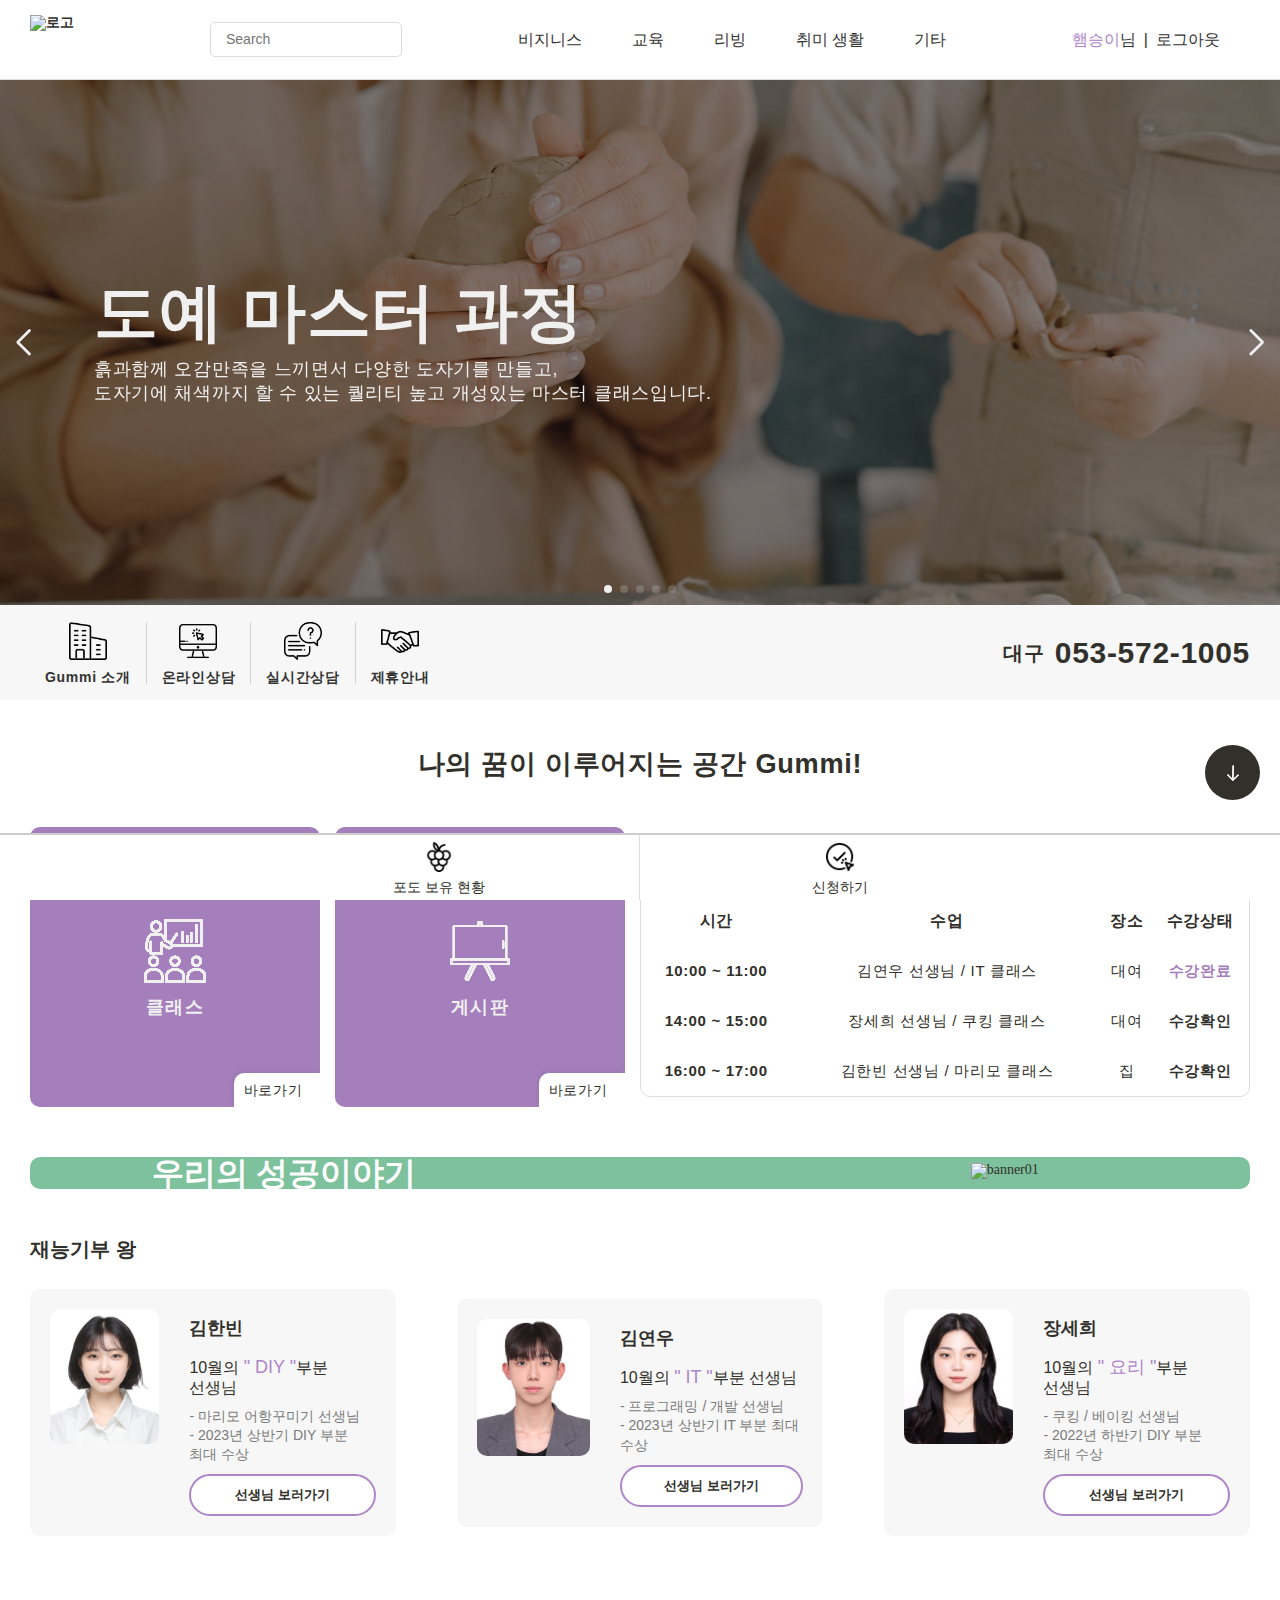
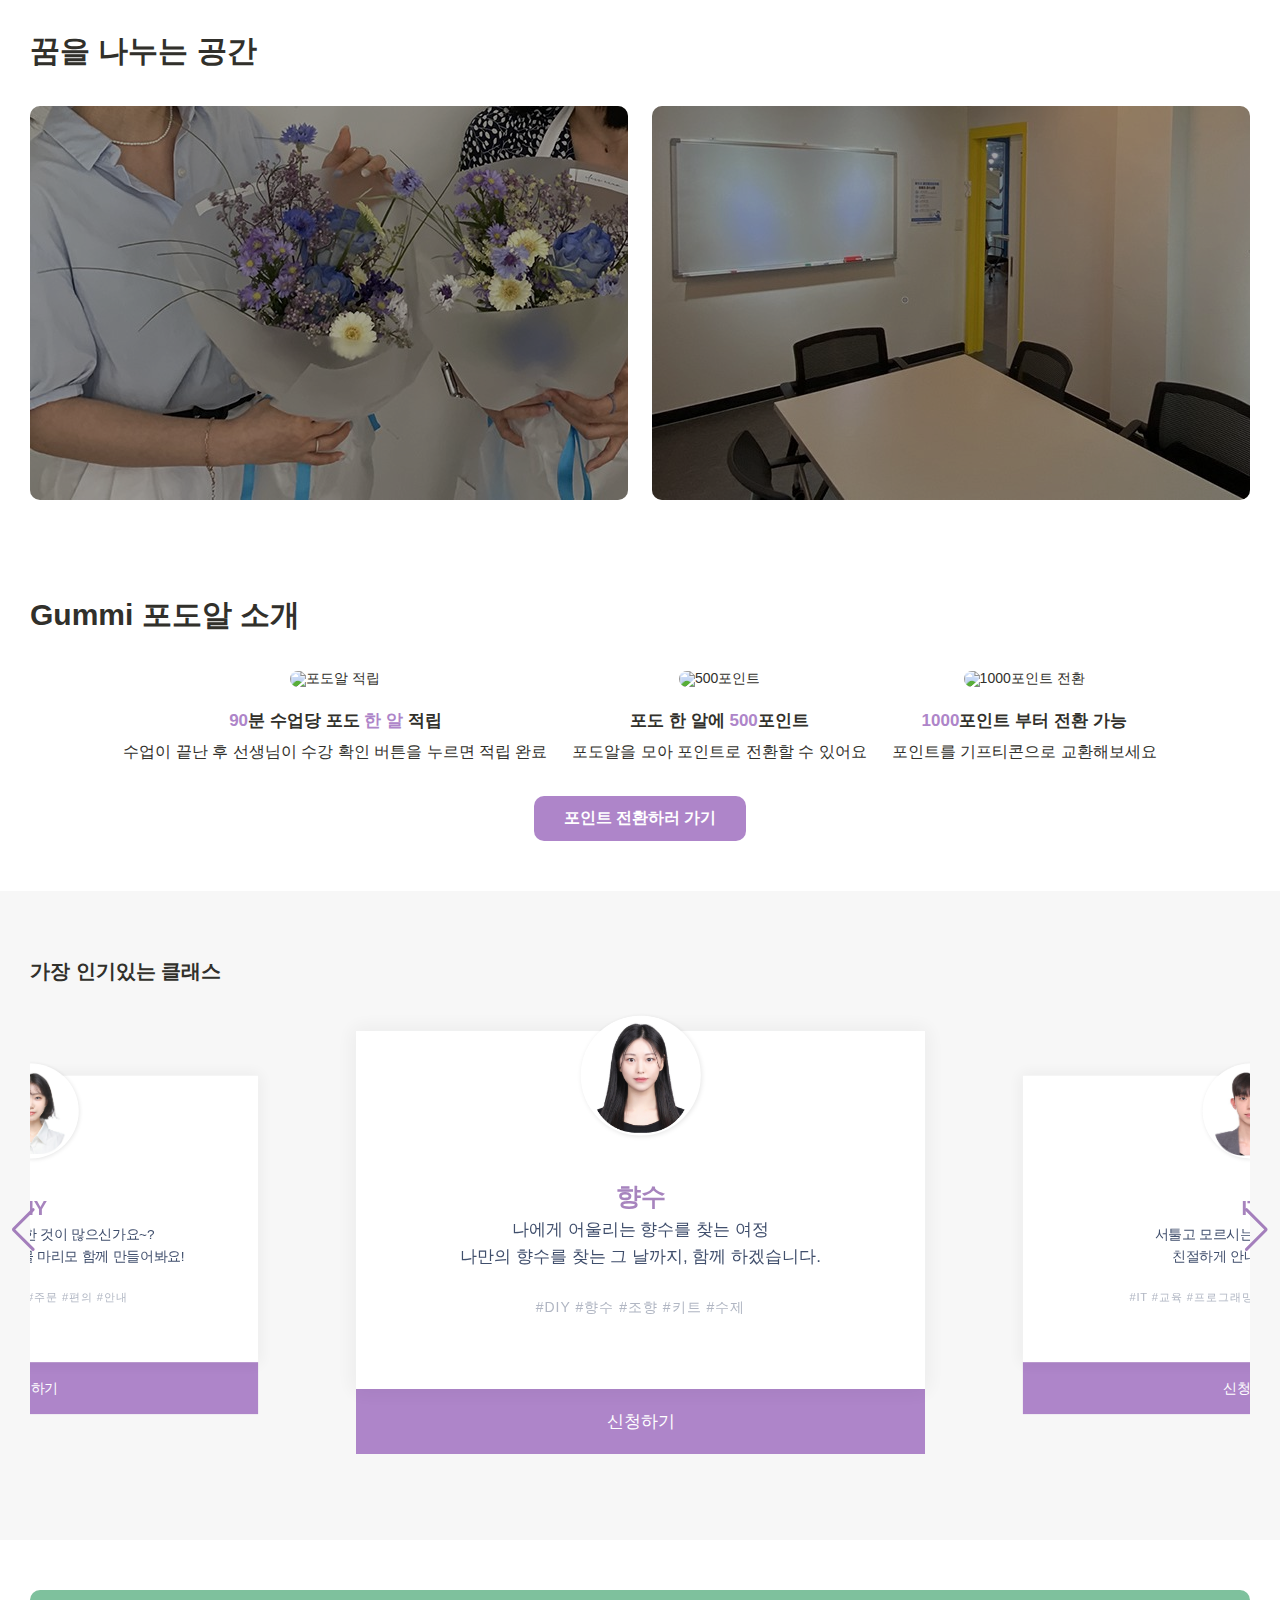
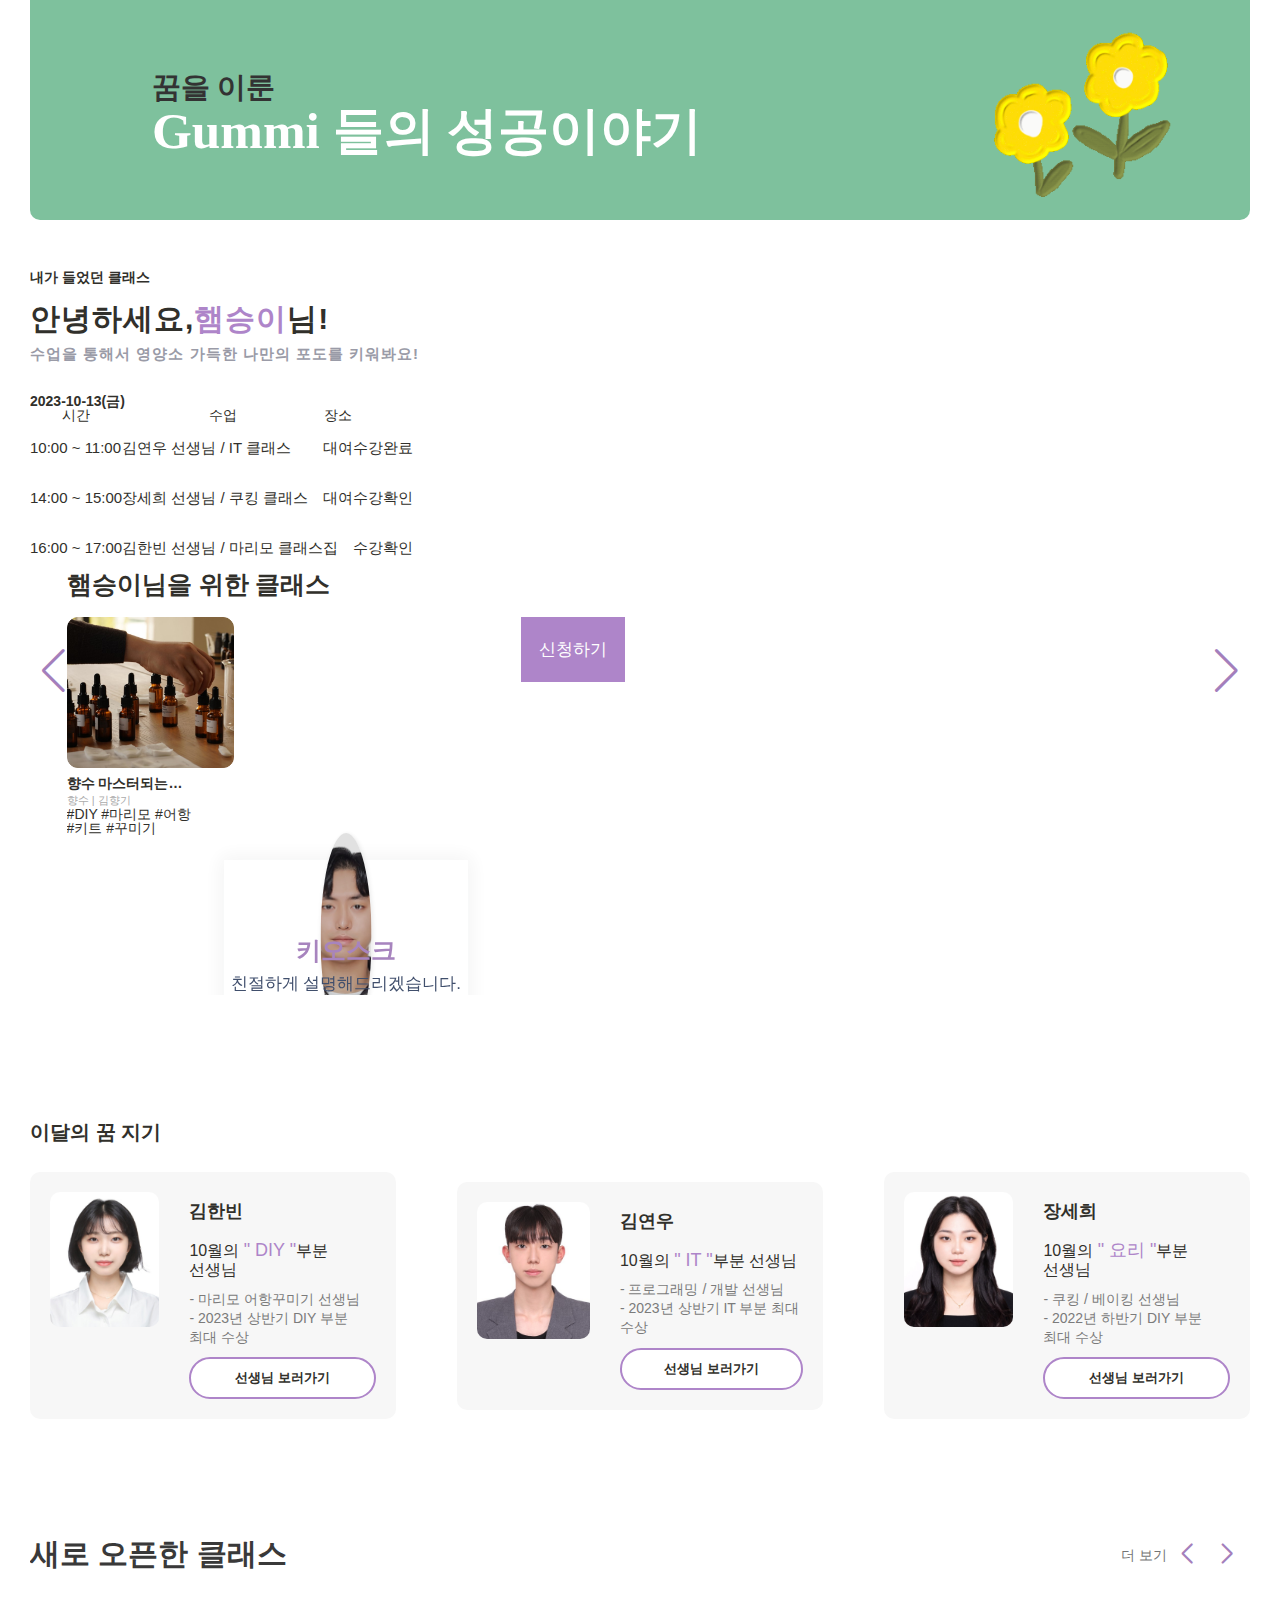
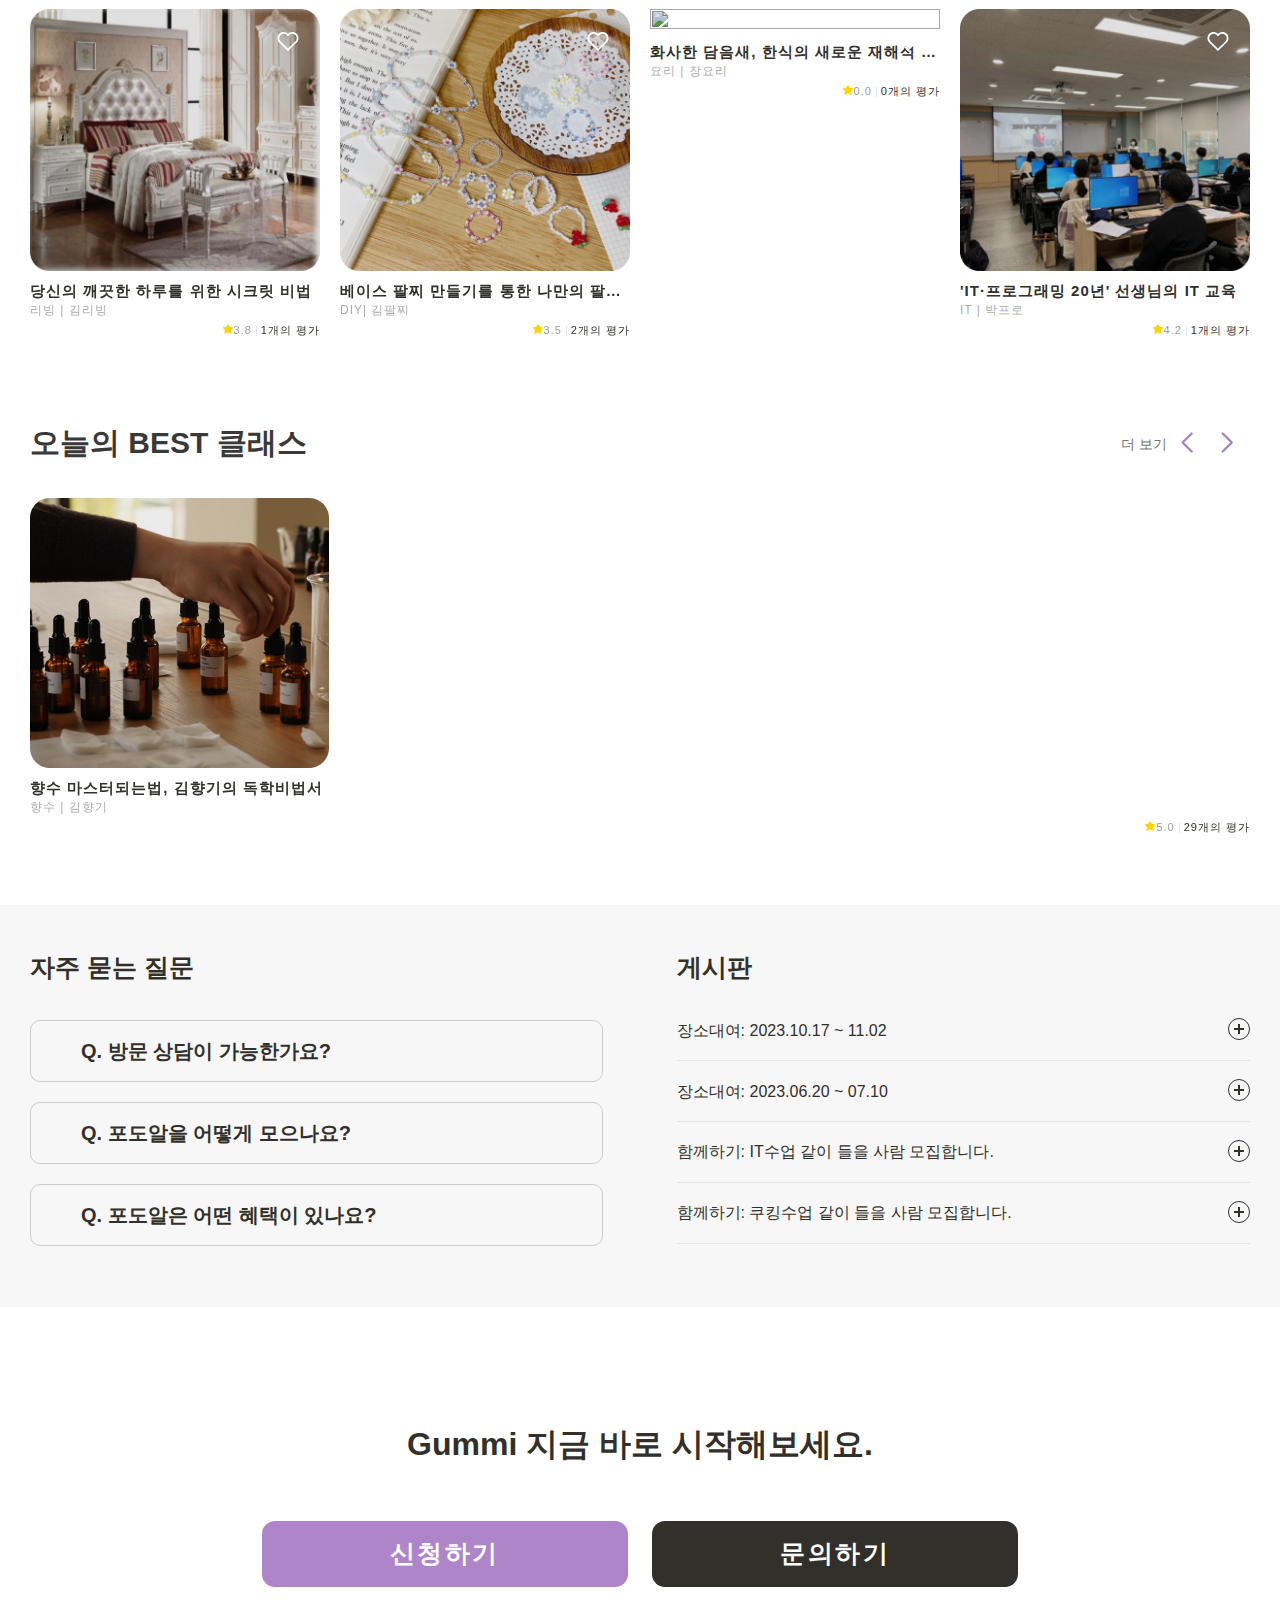
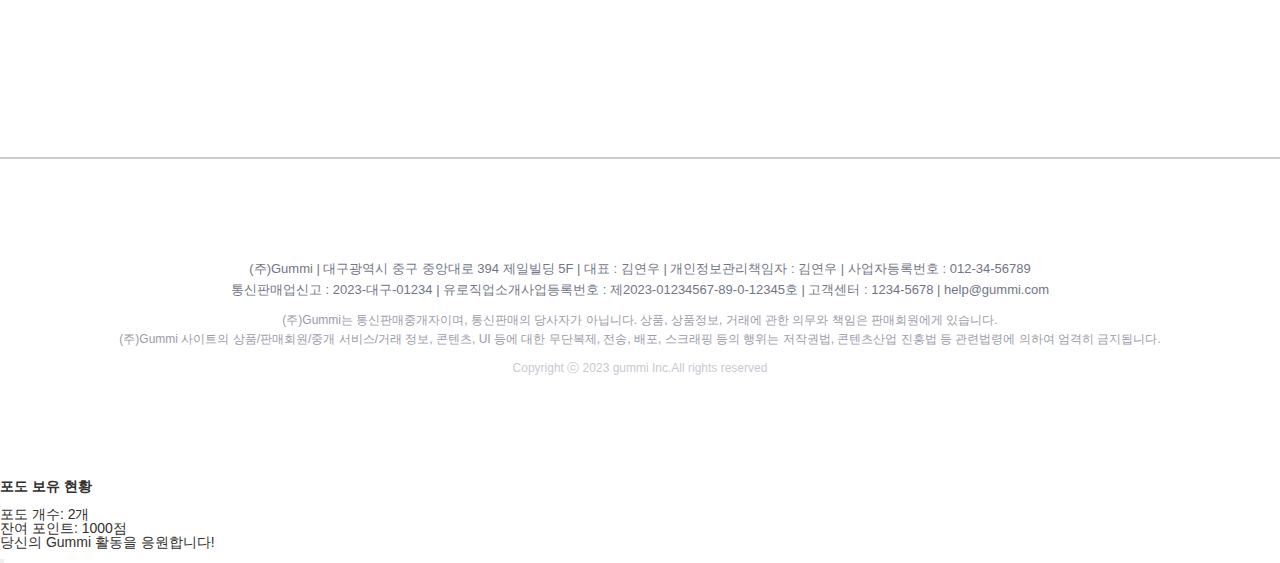
==== commit 72be25a5: "feat : 이슈 수정" ====
--- a/index2.html
+++ b/index2.html
@@ -59,11 +59,14 @@
     <!-- css -->
     <link rel="stylesheet" type="text/css" href="css/reset.css">
     <link rel="stylesheet" href="css/main.css">
+    <link rel="stylesheet" href="css/header_main.css">
     <link rel="stylesheet" href="css/class2.css">
     <link rel="stylesheet" href="css/font.css">
     <link rel="stylesheet" href="css/base.css">
     <link rel="stylesheet" href="css/common.css">
-    <link rel="stylesheet" href="css/podo.css">   
+    <link rel="stylesheet" href="css/podo.css">
+    <link rel="stylesheet" href="css/fixedmenu.css">
+    <link rel="stylesheet" href="css/podo.css"> 
     <!--js  -->
     <script src="js/header.js"></script>
     <script src="js/visual.js"></script>
@@ -73,12 +76,10 @@
     <script src="js/recruit.js"></script>
     <script src="js/banner02.js"></script>
     <script src="js/popualclass.js"></script>
-    <script src="js/class2.js"></script>
     <script src="js/footer.js"></script>
     <script src="js/fixedmenu.js"></script>
+    <script src="js/class2.js"></script>
     <script src="js/podo2.js"></script>
-    <!-- fivicon -->
-    <link rel="icon" href="images/fcon.png">
 </head>
 <body>
 <!-- Google Tag Manager (noscript) -->
@@ -90,7 +91,7 @@
         <header class="header">
             <div class="inner">
                 <h1 class="h_logo">
-                    <a href="index.html"><img src="images/logo3.svg" alt="로고"></a>
+                    <a href="index2.html"><img src="images/logo3_text.svg" alt="로고"></a>
                 </h1>
                 <nav class="h_nav">
                     <ul class="searchbar">
@@ -142,9 +143,9 @@
                         </li>
                     </ul>
                     <ul class="login">
-                        <li><a href="login.html">로그인</a></li>
+                        <li><a href="#"><span class="purple">햄승이</span>님</a></li>
                         <li>&ensp;|&ensp;</li>
-                        <li><a href="signup.html">회원가입</a></li>
+                        <li><a href="index.html">로그아웃</a></li>
                     </ul>
                 </nav>
                 <nav class="mb_nav">
@@ -156,7 +157,7 @@
                         <div class="mb_nav_top">
                             <ul class="mb_login">
                                 <li><i class="fa-regular fa-user"></i></li>
-                                <li><a href="login.html">로그인&ensp;</a>|<a href="signup.html">&ensp;회원가입&ensp;<i class="fa-solid fa-chevron-right"></i></a></li>
+                                <li><a href="#"><span class="purple">햄승이</span>님&ensp;</a>|<a href="index.html">&ensp;로그아웃&ensp;<i class="fa-solid fa-chevron-right"></i></a></li>
                             </ul>
                             <a href="#"><i class="fa-solid fa-xmark"></i></a>
                         </div>
@@ -495,20 +496,19 @@
                     <div class="banner_wrap">
                         <a href="success.html">
                             <div class="banner_txt">
-                            <p><span>꿈을 이룬</span><br> Gummi&nbsp;들의 성공이야기</p><i class="fa-solid fa-arrow-right"></i>
+                            우리의 성공이야기<i class="fa-solid fa-arrow-right"></i>
                             </div>
                             <div class="banner_img">
-                                <img src="images/flower-8210_256.gif" alt="flower">
-                            <!-- <img src="images/banner022222.svg" alt="banner01"> -->
+                            <img src="images/banner022222.svg" alt="banner01">
                             </div> 
                         </a>
                     </div>
                 </div>
-            </section>   
-            <!-- 이달의선생님
+            </section>                      
+            <!-- 이달의선생님 -->
             <section class="teacher">
                 <div class="inner">
-                    <h2>이달의 꿈 지기</h2>
+                    <h2>재능기부 왕</h2>
                     <div class="teacher_wrap">
                         <div class="teacher_list">
                             <div class="teacher_img">
@@ -563,6 +563,62 @@
                             </div>
                         </div>
                     </div>
+                </section>
+                <!-- 인원모집 및 장소대여 -->
+                <section class="recruit">
+                    <div class="inner">
+                        <h1 class="recruit_title">꿈을 나누는 공간</h1>
+                        <div class="recruit_wrap">
+                            <!-- 인원 모집 -->
+                            <div class="recruit_with">
+                                <a href="notice.html"><div class="recruit_with_opacity">
+                                </div>
+                                    <div class="recruit_with_txt" data-aos="fade-right" data-aos-easing="ease-in-sine">
+                                    <h1>함께 듣기 <i class="fa-solid fa-chevron-right" style="color: #ffffff;"> </i></h1>
+                                    <p>혼자 수업 듣기가 외롭다면,<br> 함께 들을 친구를 찾아보세요!</p>
+                                </div></a>
+                            </div>
+                            <!-- 장소 대여 -->
+                            <div class="recruit_place">
+                                <a href="notice.html"><div class="recruit_place_opacity">
+                                </div>
+                                <div class="recruit_place_txt" data-aos="fade-right" data-aos-easing="ease-in-sine">
+                                    <h1>장소 대여 <i class="fa-solid fa-chevron-right" style="color: #ffffff;"> </i></h1>
+                                    <p>수업할 장소를 찾고 있나요? <br> 편하게 사용하세요!</p>
+                                </div></a>
+                            </div>
+                        </div>
+                    </div>
+                </section>
+                <!-- 배너02 -->
+                <section class="banner02">
+                    <div class="inner">
+                        <div class="banner02_wrap">
+                        <h1 class="banner02_title">Gummi 포도알 소개</h1>
+                        <div class="banner02_inner">
+                            <div class="banner02_section1">
+                                <div class="banner02_section1_img">
+                                <img src="images/banner02_1.svg" alt="포도알 적립"></div>
+                                <h3><span class="b2anner0_span">90</span>분 수업당 포도 <span class="b2anner0_span"> 한 알 </span> 적립</h3>
+                                <p class="banner02_hide">수업이 끝난 후 선생님이 수강 확인 버튼을 누르면 적립 완료</p>
+                                <p class="banner02_block">선생님이 수강 확인 버튼을 누르면 적립 완료</p>
+                            </div>
+                            <div class="banner02_section2">
+                                <div class="banner02_section1_img">
+                                <img src="images/banner02_2.svg" alt="500포인트"></div>
+                                <h3>포도 한 알에 <span class="b2anner0_span">500</span>포인트</h3>
+                                <p>포도알을 모아 포인트로 전환할 수 있어요</p>
+                            </div>
+                            <div class="banner02_section3">
+                                <div class="banner02_section1_img">
+                                <img src="images/banner02_3.svg" alt="1000포인트 전환"></div>
+                                <h3><span class="b2anner0_span">1000</span>포인트 부터 전환 가능</h3>
+                                <p>포인트를 기프티콘으로 교환해보세요</p>
+                            </div>
+                        </div>
+                        <button>포인트 전환하러 가기</button>
+                    </div>
+                </div>
                 </section>
                 <!-- 가장인기있는 클래스 -->
                 <section class="popualclass">
@@ -850,7 +906,23 @@
                 <div class="swiper-button-prev"></div>
                 <div class="swiper-button-next"></div>
             </div>
-        </section>                   
+        </section>
+            <!-- 배너01 -->
+            <section class="banner01">
+                <div class="inner">
+                    <div class="banner_wrap">
+                        <a href="success.html">
+                            <div class="banner_txt">
+                            <p><span>꿈을 이룬</span><br> Gummi&nbsp;들의 성공이야기</p><i class="fa-solid fa-arrow-right"></i>
+                            </div>
+                            <div class="banner_img">
+                                <img src="images/flower-8210_256.gif" alt="flower">
+                            <!-- <img src="images/banner022222.svg" alt="banner01"> -->
+                            </div> 
+                        </a>
+                    </div>
+                </div>
+            </section>                      
             <!-- 내가 들은 클래스 -->
             <section class="class">
                 <div class="inner">
@@ -1304,36 +1376,6 @@
                         </div>
                     </div>
                 </section>
-                                <!-- 배너02 -->
-                                <section class="banner02">
-                                    <div class="inner">
-                                        <div class="banner02_wrap">
-                                        <h1 class="banner02_title">Gummi 포도알 소개</h1>
-                                        <div class="banner02_inner">
-                                            <div class="banner02_section1">
-                                                <div class="banner02_section1_img">
-                                                <img src="images/banner02_1.svg" alt="포도알 적립"></div>
-                                                <h3><span class="b2anner0_span">90</span>분 수업당 포도 <span class="b2anner0_span"> 한 알 </span> 적립</h3>
-                                                <p class="banner02_hide">수업이 끝난 후 선생님이 수강 확인 버튼을 누르면 적립 완료</p>
-                                                <p class="banner02_block">선생님이 수강 확인 버튼을 누르면 적립 완료</p>
-                                            </div>
-                                            <div class="banner02_section2">
-                                                <div class="banner02_section1_img">
-                                                <img src="images/banner02_2.svg" alt="500포인트"></div>
-                                                <h3>포도 한 알에 <span class="b2anner0_span">500</span>포인트</h3>
-                                                <p>포도알을 모아 포인트로 전환할 수 있어요</p>
-                                            </div>
-                                            <div class="banner02_section3">
-                                                <div class="banner02_section1_img">
-                                                <img src="images/banner02_3.svg" alt="1000포인트 전환"></div>
-                                                <h3><span class="b2anner0_span">1000</span>포인트 부터 전환 가능</h3>
-                                                <p>포인트를 기프티콘으로 교환해보세요</p>
-                                            </div>
-                                        </div>
-                                        <button>포인트 전환하러 가기</button>
-                                    </div>
-                                </div>
-                                </section>
             <!-- 자주 묻는 질문 및 게시판 -->
             <section class="class2">
                 <div class="inner">
--- a/css/header_main.css
+++ b/css/header_main.css
@@ -0,0 +1,387 @@
+@charset "utf-8";
+
+.header {
+    position: fixed;
+    top: 0;
+    bottom: 0;
+    display: block;
+    width: 100%;
+    height: 80px;
+    z-index: 99999;
+    border-bottom: 1px solid #ddd;
+    background-color: #fff;
+}
+.header::after {
+    content: '';
+    width: 100%;
+    height: 0px;
+    background-color: #f5f5f5;
+    position: absolute;
+    left: 0;
+    z-index: 1;
+    transition: all 400ms;
+}
+.header.on::after {
+    height: calc(41px * 6);
+}
+.header .inner {
+    display: flex;
+    flex-wrap: wrap;
+}
+.h_logo {
+    width: 180px;
+    height: 100%;
+    display: flex;
+    justify-content: left;
+    align-items: left;
+    background-color: #fff;
+}
+.h_logo a {
+    display: inline-block;
+    width: 100%;
+    height: 100%;
+    display: flex;
+    justify-content: left;
+    align-items: center;
+}
+.h_logo a img {
+    height: 50px;
+    display: flex;
+    justify-content: left;
+    align-items: left;
+}
+.h_nav {
+    position: relative;
+    width: calc(100% - 200px);
+    height: 100%;
+    font-size: 16px;
+    display: flex;
+    align-items: center;
+    justify-content: space-between;
+    z-index: 1000;
+}
+.searchbar {
+    padding: 6px 10px;
+    display: flex;
+    justify-content: center;
+    align-items: center;
+    border-radius: 5px;
+    border: 1px solid #ddd;
+}
+.searchbar > li > #searchtext {
+    width: 250px;
+    background-color: #e6e6e600;
+    color: #333;
+    border: none;
+    padding: 3px 5px;
+    outline: none;
+}
+.searchbar > li > #searchtext::placeholder {
+    font-size: 14px;
+}
+.searchbar > li > a {
+    display: inline-block;
+    padding: 5px 0px 5px 10px;
+}
+.gnb {
+    height: 100%;
+    display: flex;
+    justify-content: center;
+    text-align: center;
+}
+.gnb > li {
+    height: 100%;
+    display: flex;
+    justify-content: center;
+    align-items: center;
+    position: relative;
+}
+.gnb > li > a {
+    display: inline-block;
+    padding: 10px 50px;
+    background-color: #fff;
+}
+.gnb > li:hover > a::after {
+    content: "";
+    position: absolute;
+    bottom: 0;
+    left: 0px;
+    width: 100%;
+    height: 3px;
+    background-color: #AE85C9;
+}
+.submenu {
+    position: absolute;
+    left: 0;
+    top: 80px;
+    width: 100%;
+    text-align: center;
+    display: none;
+}
+.submenu > li > a {
+    width: 100%;
+    display: inline-block;
+    padding: 12px 10px;
+    background-color: #f5f5f5;
+}
+.submenu > li > a:hover {
+    color: #AE85C9;
+}
+.login {
+    display: flex;
+    justify-content: center;
+    align-items: center;
+    padding: 0px 10px;
+}
+.mb_nav {
+    display: none;
+    width: calc(100% - 180px);
+    height: 100%;
+    position: relative;
+    flex-direction: column;
+    z-index: 9999999;
+    font-size: 16px;
+}
+.mb_h_nav {
+    position: relative;
+    width: 100%;
+    height: 100%;
+    display: flex;
+    justify-content: right;
+    font-size: 24px;
+    align-items: center;
+}
+.mb_h_nav > li:last-child {
+    padding: 10px 0px 10px 20px;
+}
+.mb_nav_gnb {
+    position: absolute;
+    right: -10px;
+    top: 0;
+    width: 320px;
+    background-color: #fff;
+    padding: 0px 10px 10px 10px;
+    border-left: 1px solid #ccc;
+    border-bottom: 1px solid #ccc;
+    border-right: 1px solid #ccc;
+}
+.mb_nav_top {
+    width: 100%;
+    height: 80px;
+    display: flex;
+    justify-content: space-between;
+    align-items: center;
+    font-size: 0.9rem;
+}
+.mb_login {
+    display: flex;
+    align-items: baseline;
+}
+.mb_login > li:first-child {
+    margin: 0px 10px 0px 0px;
+    font-size: 1rem;
+}
+.mb_login > li:last-child {
+    font-weight: 700;
+}
+.mb_login > li:last-child .fa-chevron-right {
+    color: #7e7e7e;
+}
+.mb_nav_top > a > .fa-xmark {
+    font-size: 24px;
+}
+.mb_submenu {
+    display: none;
+    background-color: #eee;
+}
+.mb_submenu > li > a {
+    display: inline-block;
+    padding: 10px;
+}
+.mb_gnb {
+    width: 100%;
+}
+.mb_gnb > li {
+    width: 100%;
+}
+.mb_gnb > li:first-child > a {
+    border-top: none;
+}
+.mb_gnb > li > a {
+    position: relative;
+    width: 100%;
+    display: flex;
+    padding: 15px 0;
+    border-top: 1px solid #eee;
+    font-weight: 700;
+}
+.mb_gnb > li > a > .more {
+    position: absolute;
+    right: 0;
+}
+.mb_gnb > li > a > .more > .plus {
+    display: block;
+}
+.mb_gnb > li > a > .more > .minus {
+    display: none;
+}
+.mb_gnb > li > a > .more.active > .plus {
+    display: none;
+}
+.mb_gnb > li > a > .more.active > .minus {
+    display: block;
+}
+.mb_searchbar {
+    position: absolute;
+    top: 0;
+    left: 0;
+    width: 100%;
+    height: 100%;
+    background-color: rgba(13, 13, 13, 0.95);
+    z-index: 9999999;
+    padding: 20px 0px;
+    display: none;
+}
+.mb_searchbar .inner {
+    padding: 0px 15px;
+}
+.mb_search {
+    width: 100%;
+    display: flex;
+    justify-content: space-between;
+    align-items: center;
+}
+.mb_search > li:first-child {
+    width: 100%;
+}
+.mb_search > li:last-child {
+    font-size: 27px;
+    padding: 0px 0px 0px 15px;
+}
+.mb_search > li:last-child i {
+    color: white;
+}
+.mb_searchbar_search {
+    width: 100%;
+    background-color: #fff;
+    display: flex;
+    border-radius: 50px;
+    padding: 10px 20px;
+    justify-content: center;
+    align-items: center;
+}
+.mb_searchbar_search > li:first-child {
+    font-size: 16px;
+    padding: 0px 10px 0px 0px;
+}
+.mb_searchbar_search > li:last-child {
+    width: 100%;
+}
+.mb_searchbar_search > li:last-child > input {
+    width: 100%;
+    border: none;
+    font-size: 16px;
+}
+.mb_searchbar_search > li:last-child > input::placeholder {
+    font-size: 14px;
+}
+.mb_recommend {
+    width: 100%;
+    display: flex;
+    flex-direction: column;
+    justify-content: center;
+    align-items: center;
+    color: white;
+    padding: 70px 20px;
+}
+.mb_recommend > li:first-child {
+    width: 100%;
+    color: rgba(255, 255, 255, 0.9);
+    font-weight: 700;
+    font-size: 20px;
+    padding-bottom: 30px;
+    text-align: center;
+}
+.mb_recommend > li:last-child {
+    width: 100%;
+}
+.mb_recommend_text {
+    width: 100%;
+    display: flex;
+    flex-wrap: wrap;
+    text-align: center;
+    justify-content: center;
+    align-items: center;
+}
+.mb_recommend_text > li {
+    margin: 20px 10px;
+}
+.mb_recommend_text > li > a {
+    padding: 10px 20px;
+    border: 1px solid rgba(255, 255, 255, 0.6);
+    border-radius: 50px;
+    transition: all 0.2s;
+}
+.mb_recommend a {
+    color: white;
+    text-align: center;
+}
+.mb_recommend_text > li:hover > a {
+    background-color: #fff;
+    color: #333;
+}
+.purple {
+    color: #AE85C9;
+}
+@media all and (max-width: 1680px){
+    .searchbar > li > #searchtext {
+        width: 220px;
+    }
+    .gnb > li > a {
+        padding: 10px 40px;
+    }
+}
+@media all and (max-width: 1280px){
+    .searchbar > li > #searchtext {
+        width: 160px;
+    }
+    .gnb > li > a {
+        padding: 10px 25px;
+    }
+}
+@media all and (max-width: 1120px){
+    .gnb > li > a {
+        padding: 10px 20px;
+    }
+}
+@media all and (max-width: 1024px){
+    .header .inner {
+        padding: 0 15px;
+    }
+    .h_nav {
+        display: none;
+    }
+    .searchbar > li > #searchtext {
+        width: 160px;
+    }
+    .mb_nav {
+        display: flex;
+    }
+    .mb_nav > .mb_nav_gnb {
+        display: none;
+    }
+    .mb_nav_gnb.active {
+        display: block;
+    }
+}
+@media all and (max-width: 760px){
+    
+}
+@media all and (max-width: 480px){
+    
+}
+@media all and (max-width: 330px){
+    .mb_nav_gnb {
+        right: -15px;
+    }
+}--- a/css/fixedmenu.css
+++ b/css/fixedmenu.css
@@ -0,0 +1,136 @@
+@charset "utf-8";
+
+.fixedmenu {
+  position: fixed;
+  z-index: 999999999;
+  bottom: 450px;
+  right: 0px;
+  background-color: #fff;
+  padding: 10px 0 15px 0;
+  border-radius: 10px 0 0 10px;
+  box-shadow: 1px 2px 4px #a8a8a8;
+}
+.fixedmenu > ul {
+  background-color: #fff;
+  display: flex;
+  flex-direction: column;
+}
+.fixedmenu > ul > li:first-child {
+  margin-bottom: 0px;
+}
+.fixedmenu > ul > li {
+  padding: 15px 20px;
+}
+.fixedmenu > ul > li > a {
+  display: flex;
+  flex-direction: column;
+  justify-content: center;
+  align-items: center;
+  text-align: center;
+}
+.fixedmenu > ul > li > a > img {
+  width: 35px;
+  margin-bottom: 15px;
+}
+.fixedmenu > ul > li > a > img:nth-child(2n) {
+  display: none;
+}
+.fixedmenu > ul > li > a > span {
+  display: inline-block;
+}
+/* 탑 버튼 */
+.top-button{
+  position: fixed;
+  right: 20px;
+  bottom: 40px;
+  display: flex;
+  flex-direction: column;
+  justify-content: center;
+  align-items: center;
+  z-index: 9999;
+  width: auto;
+}
+.top-btn{
+  width: 55px;
+  display: block;
+  background-color: #31302b;
+  border-radius: 50%;
+  line-height: 55px;
+  text-align: center;
+}
+.top-btn img{
+  transform: rotate(180deg);
+}
+.top-btn img.up{
+  transform: rotate(0deg);
+}
+@media all and (max-width: 1680px){
+  .fixedmenu {
+    width: 100%;
+    bottom: 0px;
+    right: 0px;
+    padding: 0;
+    box-shadow: none;
+    border-top: 2px solid #ccc;
+    background-color: #fff;
+    border-radius: 0;
+  }
+  .fixedmenu > ul {
+    width: 100%;
+    height: 100%;
+    display: flex;
+    flex-direction: row;
+  }
+  .fixedmenu > ul > li:first-child {
+    margin-bottom: 0px;
+    border-right: 1px solid #ddd;
+    display: flex;
+    flex-direction: column;
+    justify-content: center;
+    align-items: end;
+  }
+  .fixedmenu > ul > li {
+    width: 50%;
+    height: 65px;
+    padding: 15px 20px;
+    border-radius: 0%;
+    background-color: #ffffff;
+    display: flex;
+    flex-direction: column;
+    justify-content: center;
+    align-items: left;
+  }
+  .fixedmenu > ul > li > a {
+    width: 60%;
+    display: flex;
+    flex-direction: column;
+    justify-content: center;
+    align-items: center;
+    text-align: center;
+  }
+  .fixedmenu > ul > li > a > img {
+    width: 30px;
+    margin-bottom: 8px;
+  }
+  .top-button{
+    right: 20px;
+    bottom: 100px;
+  }
+}
+@media all and (max-width: 1280px){
+  
+}
+@media all and (max-width: 1024px){
+  
+}
+@media all and (max-width: 760px){
+  
+}
+@media all and (max-width: 480px){
+  .fixedmenu > ul > li > a {
+    width: 100%;
+  }
+}
+@media all and (max-width: 320px){
+  
+}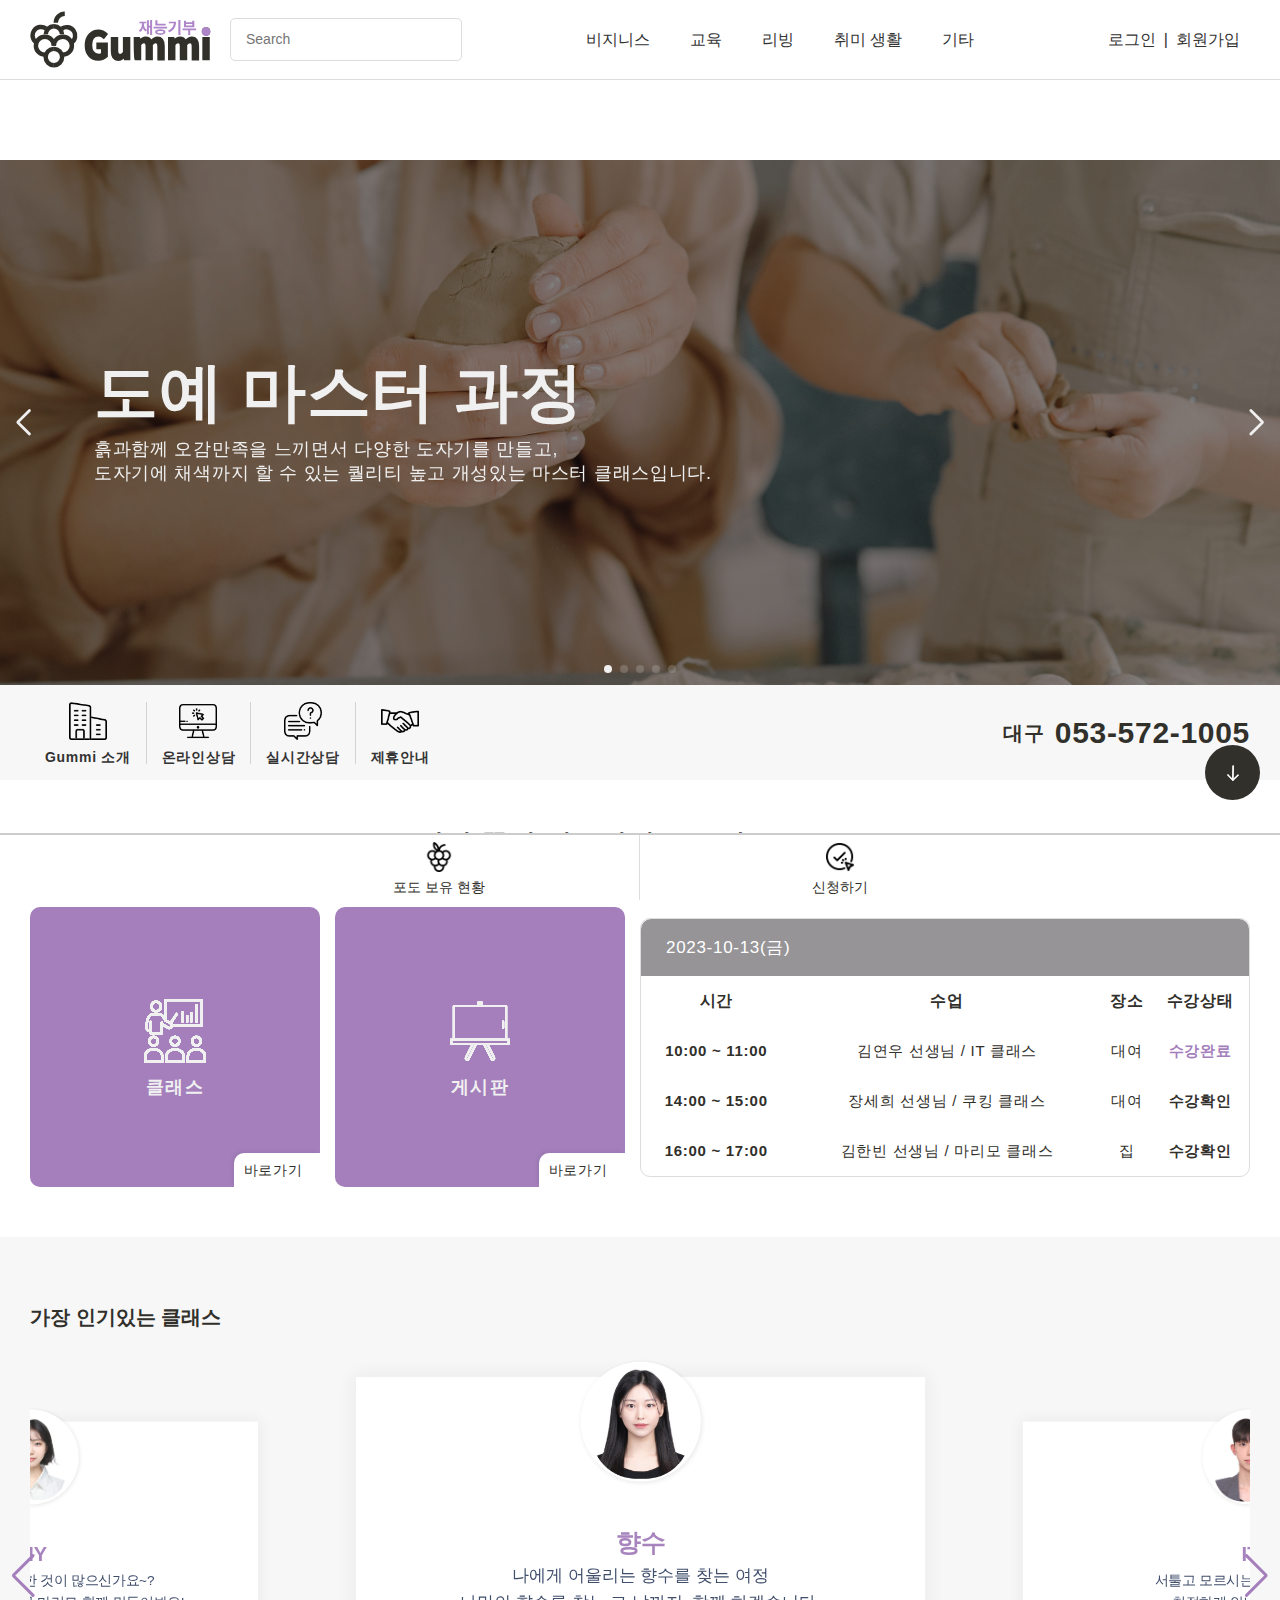
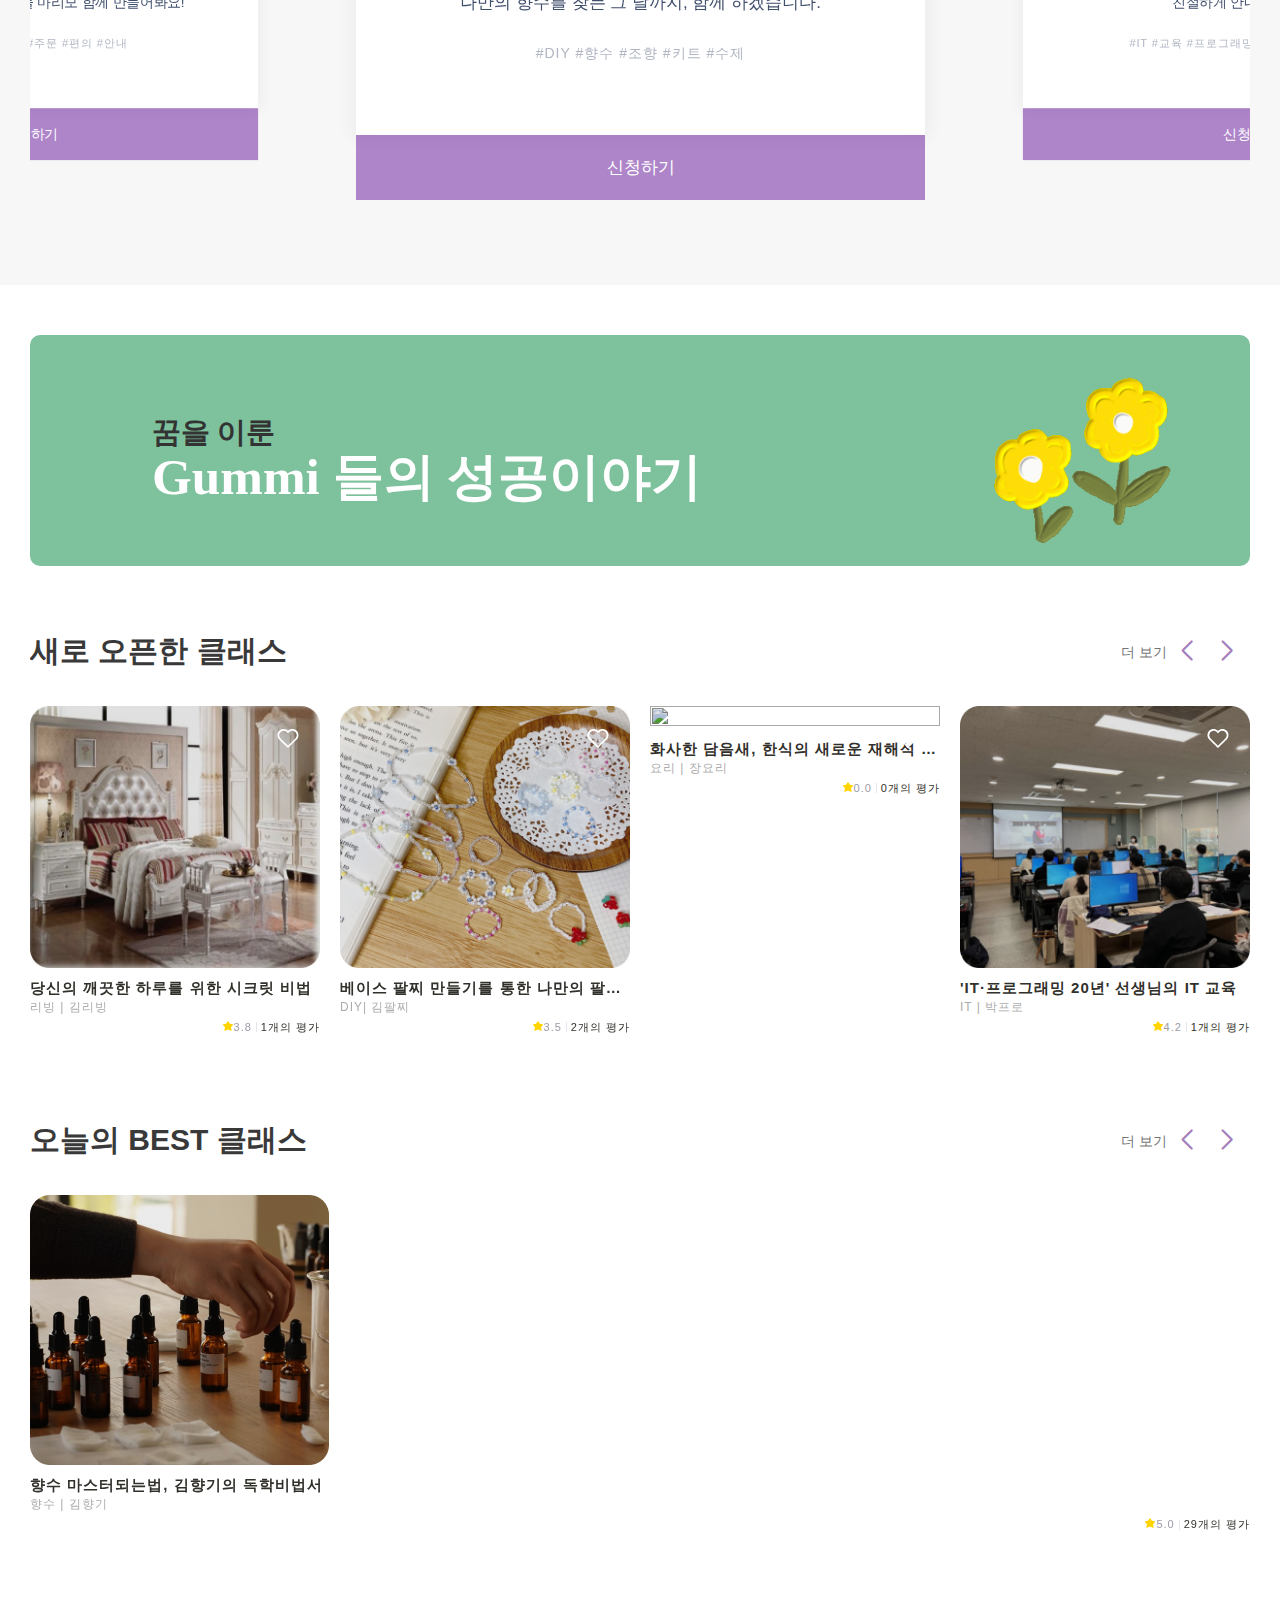
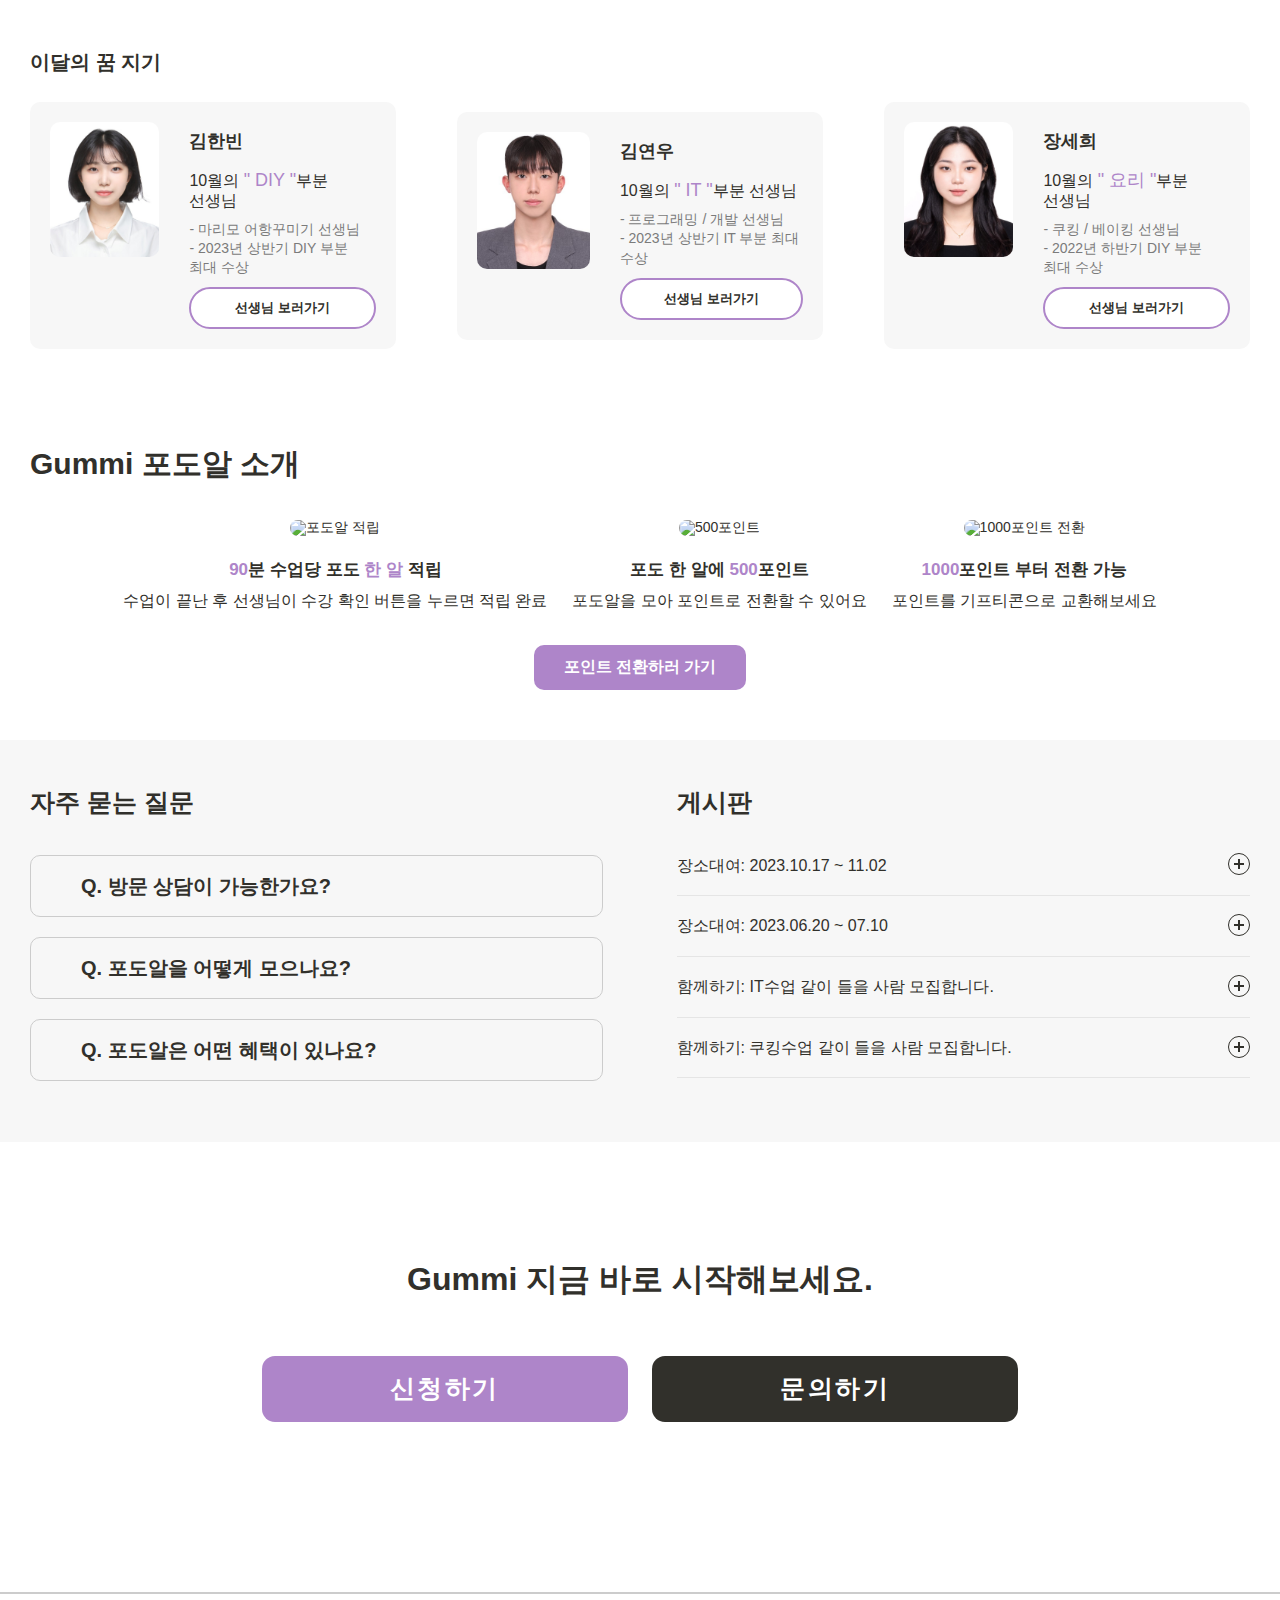
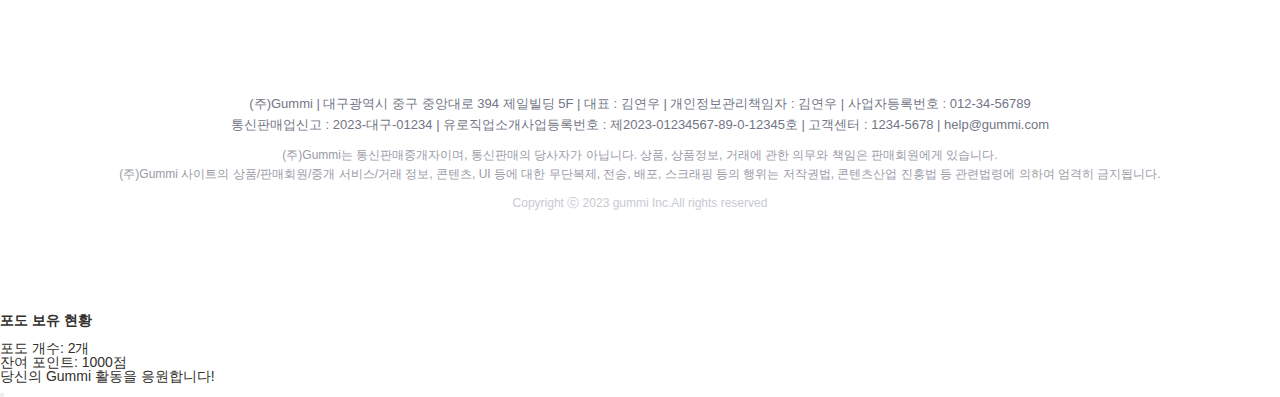
==== commit 0010a2e8: "feat : 오류 수정" ====
--- a/index2.html
+++ b/index2.html
@@ -59,14 +59,11 @@
     <!-- css -->
     <link rel="stylesheet" type="text/css" href="css/reset.css">
     <link rel="stylesheet" href="css/main.css">
-    <link rel="stylesheet" href="css/header_main.css">
     <link rel="stylesheet" href="css/class2.css">
     <link rel="stylesheet" href="css/font.css">
     <link rel="stylesheet" href="css/base.css">
     <link rel="stylesheet" href="css/common.css">
-    <link rel="stylesheet" href="css/podo.css">
-    <link rel="stylesheet" href="css/fixedmenu.css">
-    <link rel="stylesheet" href="css/podo.css"> 
+    <link rel="stylesheet" href="css/podo.css">   
     <!--js  -->
     <script src="js/header.js"></script>
     <script src="js/visual.js"></script>
@@ -76,10 +73,12 @@
     <script src="js/recruit.js"></script>
     <script src="js/banner02.js"></script>
     <script src="js/popualclass.js"></script>
+    <script src="js/class2.js"></script>
     <script src="js/footer.js"></script>
     <script src="js/fixedmenu.js"></script>
-    <script src="js/class2.js"></script>
     <script src="js/podo2.js"></script>
+    <!-- fivicon -->
+    <link rel="icon" href="images/fcon.png">
 </head>
 <body>
 <!-- Google Tag Manager (noscript) -->
@@ -91,7 +90,7 @@
         <header class="header">
             <div class="inner">
                 <h1 class="h_logo">
-                    <a href="index2.html"><img src="images/logo3_text.svg" alt="로고"></a>
+                    <a href="index.html"><img src="images/logo3.svg" alt="로고"></a>
                 </h1>
                 <nav class="h_nav">
                     <ul class="searchbar">
@@ -143,9 +142,9 @@
                         </li>
                     </ul>
                     <ul class="login">
-                        <li><a href="#"><span class="purple">햄승이</span>님</a></li>
+                        <li><a href="login.html">로그인</a></li>
                         <li>&ensp;|&ensp;</li>
-                        <li><a href="index.html">로그아웃</a></li>
+                        <li><a href="signup.html">회원가입</a></li>
                     </ul>
                 </nav>
                 <nav class="mb_nav">
@@ -157,7 +156,7 @@
                         <div class="mb_nav_top">
                             <ul class="mb_login">
                                 <li><i class="fa-regular fa-user"></i></li>
-                                <li><a href="#"><span class="purple">햄승이</span>님&ensp;</a>|<a href="index.html">&ensp;로그아웃&ensp;<i class="fa-solid fa-chevron-right"></i></a></li>
+                                <li><a href="login.html">로그인&ensp;</a>|<a href="signup.html">&ensp;회원가입&ensp;<i class="fa-solid fa-chevron-right"></i></a></li>
                             </ul>
                             <a href="#"><i class="fa-solid fa-xmark"></i></a>
                         </div>
@@ -490,25 +489,10 @@
                     </div>
                 </div>
             </section> -->
-            <!-- 배너01 -->
-            <section class="banner01">
-                <div class="inner">
-                    <div class="banner_wrap">
-                        <a href="success.html">
-                            <div class="banner_txt">
-                            우리의 성공이야기<i class="fa-solid fa-arrow-right"></i>
-                            </div>
-                            <div class="banner_img">
-                            <img src="images/banner022222.svg" alt="banner01">
-                            </div> 
-                        </a>
-                    </div>
-                </div>
-            </section>                      
-            <!-- 이달의선생님 -->
+            <!-- 이달의선생님
             <section class="teacher">
                 <div class="inner">
-                    <h2>재능기부 왕</h2>
+                    <h2>이달의 꿈 지기</h2>
                     <div class="teacher_wrap">
                         <div class="teacher_list">
                             <div class="teacher_img">
@@ -563,62 +547,6 @@
                             </div>
                         </div>
                     </div>
-                </section>
-                <!-- 인원모집 및 장소대여 -->
-                <section class="recruit">
-                    <div class="inner">
-                        <h1 class="recruit_title">꿈을 나누는 공간</h1>
-                        <div class="recruit_wrap">
-                            <!-- 인원 모집 -->
-                            <div class="recruit_with">
-                                <a href="notice.html"><div class="recruit_with_opacity">
-                                </div>
-                                    <div class="recruit_with_txt" data-aos="fade-right" data-aos-easing="ease-in-sine">
-                                    <h1>함께 듣기 <i class="fa-solid fa-chevron-right" style="color: #ffffff;"> </i></h1>
-                                    <p>혼자 수업 듣기가 외롭다면,<br> 함께 들을 친구를 찾아보세요!</p>
-                                </div></a>
-                            </div>
-                            <!-- 장소 대여 -->
-                            <div class="recruit_place">
-                                <a href="notice.html"><div class="recruit_place_opacity">
-                                </div>
-                                <div class="recruit_place_txt" data-aos="fade-right" data-aos-easing="ease-in-sine">
-                                    <h1>장소 대여 <i class="fa-solid fa-chevron-right" style="color: #ffffff;"> </i></h1>
-                                    <p>수업할 장소를 찾고 있나요? <br> 편하게 사용하세요!</p>
-                                </div></a>
-                            </div>
-                        </div>
-                    </div>
-                </section>
-                <!-- 배너02 -->
-                <section class="banner02">
-                    <div class="inner">
-                        <div class="banner02_wrap">
-                        <h1 class="banner02_title">Gummi 포도알 소개</h1>
-                        <div class="banner02_inner">
-                            <div class="banner02_section1">
-                                <div class="banner02_section1_img">
-                                <img src="images/banner02_1.svg" alt="포도알 적립"></div>
-                                <h3><span class="b2anner0_span">90</span>분 수업당 포도 <span class="b2anner0_span"> 한 알 </span> 적립</h3>
-                                <p class="banner02_hide">수업이 끝난 후 선생님이 수강 확인 버튼을 누르면 적립 완료</p>
-                                <p class="banner02_block">선생님이 수강 확인 버튼을 누르면 적립 완료</p>
-                            </div>
-                            <div class="banner02_section2">
-                                <div class="banner02_section1_img">
-                                <img src="images/banner02_2.svg" alt="500포인트"></div>
-                                <h3>포도 한 알에 <span class="b2anner0_span">500</span>포인트</h3>
-                                <p>포도알을 모아 포인트로 전환할 수 있어요</p>
-                            </div>
-                            <div class="banner02_section3">
-                                <div class="banner02_section1_img">
-                                <img src="images/banner02_3.svg" alt="1000포인트 전환"></div>
-                                <h3><span class="b2anner0_span">1000</span>포인트 부터 전환 가능</h3>
-                                <p>포인트를 기프티콘으로 교환해보세요</p>
-                            </div>
-                        </div>
-                        <button>포인트 전환하러 가기</button>
-                    </div>
-                </div>
                 </section>
                 <!-- 가장인기있는 클래스 -->
                 <section class="popualclass">
@@ -907,181 +835,257 @@
                 <div class="swiper-button-next"></div>
             </div>
         </section>
-            <!-- 배너01 -->
-            <section class="banner01">
-                <div class="inner">
-                    <div class="banner_wrap">
-                        <a href="success.html">
-                            <div class="banner_txt">
-                            <p><span>꿈을 이룬</span><br> Gummi&nbsp;들의 성공이야기</p><i class="fa-solid fa-arrow-right"></i>
-                            </div>
-                            <div class="banner_img">
-                                <img src="images/flower-8210_256.gif" alt="flower">
-                            <!-- <img src="images/banner022222.svg" alt="banner01"> -->
-                            </div> 
-                        </a>
+        <!-- 배너01 -->
+        <section class="banner01">
+            <div class="inner">
+                <div class="banner_wrap">
+                    <a href="success.html">
+                        <div class="banner_txt">
+                        <p><span>꿈을 이룬</span><br> Gummi&nbsp;들의 성공이야기</p><i class="fa-solid fa-arrow-right"></i>
+                        </div>
+                        <div class="banner_img">
+                            <img src="images/flower-8210_256.gif" alt="flower">
+                        <!-- <img src="images/banner022222.svg" alt="banner01"> -->
+                        </div> 
+                    </a>
+                </div>
+            </div>
+        </section>                     
+                <!-- 새로 오픈한 클래스 -->
+                <section class="class">
+                    <div class="inner">
+                        <div class="myclass myclass1">
+                            <div class="classtop">
+                                <h2>새로 오픈한 클래스</h2>
+                                <span class="classopen">더 보기</span>
+                                <div class="classbutton swiper-button-next"></div>
+                                <div class="classbutton swiper-button-prev"></div>
+                            </div>
+                            <div class="myclass2podo">
+                                <div class="swiper visualswiper3">
+                                    <div class="swiper-wrapper">
+                                        <div class="swiper-slide">
+                                            <div class="myclass2-1">
+                                                <img src="images/living2.png" alt="">
+                                                <div class="myclassheart">
+                                                  <svg viewBox="0 0 24 24" data-testid="heart-thin" class="myclassheart"><path d="M20.75 4.8C19.55 3.6 18 3 16.45 3c-1.55 0-3.1.6-4.3 1.8-.05.05-.1.15-.15.2a.69.69 0 0 1-.15-.2C10.65 3.6 9.1 3 7.55 3c-1.55 0-3.1.6-4.3 1.8-2.35 2.4-2.35 6.35 0 8.75 2.35 2.4 8.55 8.35 8.55 8.35.05.1.15.1.2.1.05 0 .15 0 .15-.05 0 0 6.2-5.95 8.55-8.35 2.35-2.4 2.4-6.35.05-8.8ZM12 7.35c.35 0 .45-.4.75-.8 1.6-1.85 4.25-2.4 6.25-.9 1.3 1 1.95 2.75 1.65 4.35-.3 1.7-1.75 2.9-3 4.2-.65.65-5.65 5.4-5.65 5.4s-5-4.75-5.65-5.4c-1.25-1.25-2.7-2.5-3-4.2-.3-1.6.35-3.4 1.65-4.35 2-1.5 4.65-1 6.2.9.35.4.45.8.8.8Z" class="css-17f4zqp">
+                                                  </path></svg></button>
+                                                </div>
+                                                <div class="myclass2-2">
+                                                    <h3>
+                                                    당신의 깨끗한 하루를 위한 시크릿 비법
+                                                    </h3>
+                                                    <h4>리빙 | 김리빙</h4>
+                                                    <div class="myclassstarlegend"><span role="img" rotate="0" class="easqaw70 css-wlmn2t e1yku2jn1"><svg aria-hidden="true" fill=" rgb(255, 212, 0)" focusable="false" height="12" preserveAspectRatio="xMidYMid meet" viewBox="0 0 24 24" width="12" class="css-7kp13n e1yku2jn0"><path d="M2.10519 10.0221C1.61624 9.42298 1.96322 8.51936 2.72749 8.40149L8.15 7.56516L11.1557 2.83004C11.5485 2.21126 12.4515 2.21126 12.8443 2.83003L15.85 7.56516L21.2725 8.40149C22.0368 8.51936 22.3838 9.42298 21.8948 10.0221L18.05 14.7331L19.2957 20.5611C19.4654 21.3548 18.6688 22.0093 17.9231 21.6889L12 19.1441L6.07692 21.6889C5.33123 22.0093 4.53461 21.3548 4.70426 20.5611L5.95 14.7331L2.10519 10.0221Z"></path></svg></span>3.8 <span class="myclassstar"></span><div> 1개의 평가
+                                                      
+                                                    </div>
+                                                  </div>
+                                                </div>
+                                            </div>
+                                            
+                                        </div>
+                                        <div class="swiper-slide">
+                                            <div class="myclass2-1">
+                                                <img src="images/bis.png" alt="">
+                                                <div class="myclassheart">
+                                                  <svg viewBox="0 0 24 24" data-testid="heart-thin" class="myclassheart"><path d="M20.75 4.8C19.55 3.6 18 3 16.45 3c-1.55 0-3.1.6-4.3 1.8-.05.05-.1.15-.15.2a.69.69 0 0 1-.15-.2C10.65 3.6 9.1 3 7.55 3c-1.55 0-3.1.6-4.3 1.8-2.35 2.4-2.35 6.35 0 8.75 2.35 2.4 8.55 8.35 8.55 8.35.05.1.15.1.2.1.05 0 .15 0 .15-.05 0 0 6.2-5.95 8.55-8.35 2.35-2.4 2.4-6.35.05-8.8ZM12 7.35c.35 0 .45-.4.75-.8 1.6-1.85 4.25-2.4 6.25-.9 1.3 1 1.95 2.75 1.65 4.35-.3 1.7-1.75 2.9-3 4.2-.65.65-5.65 5.4-5.65 5.4s-5-4.75-5.65-5.4c-1.25-1.25-2.7-2.5-3-4.2-.3-1.6.35-3.4 1.65-4.35 2-1.5 4.65-1 6.2.9.35.4.45.8.8.8Z" class="css-17f4zqp">
+                                                  </path></svg></button>
+                                                </div>
+                                                <div class="myclass2-2">
+                                                    <h3>
+                                                        베이스 팔찌 만들기를 통한 나만의 팔찌만들기!
+                                                    </h3>
+                                                    <h4>DIY| 김팔찌</h4>
+                                                    <div class="myclassstarlegend"><span role="img" rotate="0" class="easqaw70 css-wlmn2t e1yku2jn1"><svg aria-hidden="true" fill=" rgb(255, 212, 0)" focusable="false" height="12" preserveAspectRatio="xMidYMid meet" viewBox="0 0 24 24" width="12" class="css-7kp13n e1yku2jn0"><path d="M2.10519 10.0221C1.61624 9.42298 1.96322 8.51936 2.72749 8.40149L8.15 7.56516L11.1557 2.83004C11.5485 2.21126 12.4515 2.21126 12.8443 2.83003L15.85 7.56516L21.2725 8.40149C22.0368 8.51936 22.3838 9.42298 21.8948 10.0221L18.05 14.7331L19.2957 20.5611C19.4654 21.3548 18.6688 22.0093 17.9231 21.6889L12 19.1441L6.07692 21.6889C5.33123 22.0093 4.53461 21.3548 4.70426 20.5611L5.95 14.7331L2.10519 10.0221Z"></path></svg></span>3.5<span class="myclassstar"></span><div> 2개의 평가
+                                                      
+                                                    </div>
+                                                  </div>
+                                                </div>
+                                            </div>
+                                        </div>
+                                        <div class="swiper-slide">    
+                                            <div class="myclass2-1">
+                                                <img src="images/yoyoyoyo.png" alt="">
+                                                <div class="myclassheart">
+                                                  <svg viewBox="0 0 24 24" data-testid="heart-thin" class="myclassheart"><path d="M20.75 4.8C19.55 3.6 18 3 16.45 3c-1.55 0-3.1.6-4.3 1.8-.05.05-.1.15-.15.2a.69.69 0 0 1-.15-.2C10.65 3.6 9.1 3 7.55 3c-1.55 0-3.1.6-4.3 1.8-2.35 2.4-2.35 6.35 0 8.75 2.35 2.4 8.55 8.35 8.55 8.35.05.1.15.1.2.1.05 0 .15 0 .15-.05 0 0 6.2-5.95 8.55-8.35 2.35-2.4 2.4-6.35.05-8.8ZM12 7.35c.35 0 .45-.4.75-.8 1.6-1.85 4.25-2.4 6.25-.9 1.3 1 1.95 2.75 1.65 4.35-.3 1.7-1.75 2.9-3 4.2-.65.65-5.65 5.4-5.65 5.4s-5-4.75-5.65-5.4c-1.25-1.25-2.7-2.5-3-4.2-.3-1.6.35-3.4 1.65-4.35 2-1.5 4.65-1 6.2.9.35.4.45.8.8.8Z" class="css-17f4zqp">
+                                                  </path></svg></button>
+                                                </div>
+                                                <div class="myclass2-2">
+                                                    <h3>
+                                                        화사한 담음새, 한식의 새로운 재해석 - 초급편
+                                                    </h3>
+                                                    <h4>요리 | 장요리</h4>
+                                                    <div class="myclassstarlegend"><span role="img" rotate="0" class="easqaw70 css-wlmn2t e1yku2jn1"><svg aria-hidden="true" fill=" rgb(255, 212, 0)" focusable="false" height="12" preserveAspectRatio="xMidYMid meet" viewBox="0 0 24 24" width="12" class="css-7kp13n e1yku2jn0"><path d="M2.10519 10.0221C1.61624 9.42298 1.96322 8.51936 2.72749 8.40149L8.15 7.56516L11.1557 2.83004C11.5485 2.21126 12.4515 2.21126 12.8443 2.83003L15.85 7.56516L21.2725 8.40149C22.0368 8.51936 22.3838 9.42298 21.8948 10.0221L18.05 14.7331L19.2957 20.5611C19.4654 21.3548 18.6688 22.0093 17.9231 21.6889L12 19.1441L6.07692 21.6889C5.33123 22.0093 4.53461 21.3548 4.70426 20.5611L5.95 14.7331L2.10519 10.0221Z"></path></svg></span>0.0 <span class="myclassstar"></span><div> 0개의 평가
+                                                      
+                                                    </div>
+                                                  </div>
+                                                </div>
+                                            </div>
+                                        </div>
+                                        <div class="swiper-slide">   
+                                            <div class="myclass2-1">
+                                                <img src="images/itit.png" alt="">
+                                                <div class="myclassheart">
+                                                  <svg viewBox="0 0 24 24" data-testid="heart-thin" class="myclassheart"><path d="M20.75 4.8C19.55 3.6 18 3 16.45 3c-1.55 0-3.1.6-4.3 1.8-.05.05-.1.15-.15.2a.69.69 0 0 1-.15-.2C10.65 3.6 9.1 3 7.55 3c-1.55 0-3.1.6-4.3 1.8-2.35 2.4-2.35 6.35 0 8.75 2.35 2.4 8.55 8.35 8.55 8.35.05.1.15.1.2.1.05 0 .15 0 .15-.05 0 0 6.2-5.95 8.55-8.35 2.35-2.4 2.4-6.35.05-8.8ZM12 7.35c.35 0 .45-.4.75-.8 1.6-1.85 4.25-2.4 6.25-.9 1.3 1 1.95 2.75 1.65 4.35-.3 1.7-1.75 2.9-3 4.2-.65.65-5.65 5.4-5.65 5.4s-5-4.75-5.65-5.4c-1.25-1.25-2.7-2.5-3-4.2-.3-1.6.35-3.4 1.65-4.35 2-1.5 4.65-1 6.2.9.35.4.45.8.8.8Z" class="css-17f4zqp">
+                                                  </path></svg></button>
+                                                </div>
+                                                <div class="myclass2-2">
+                                                    <h3>
+                                                        'IT·프로그래밍 20년' 선생님의 IT 교육
+                                                    </h3>
+                                                    <h4>IT | 박프로</h4>
+                                                    <div class="myclassstarlegend"><span role="img" rotate="0" class="easqaw70 css-wlmn2t e1yku2jn1"><svg aria-hidden="true" fill=" rgb(255, 212, 0)" focusable="false" height="12" preserveAspectRatio="xMidYMid meet" viewBox="0 0 24 24" width="12" class="css-7kp13n e1yku2jn0"><path d="M2.10519 10.0221C1.61624 9.42298 1.96322 8.51936 2.72749 8.40149L8.15 7.56516L11.1557 2.83004C11.5485 2.21126 12.4515 2.21126 12.8443 2.83003L15.85 7.56516L21.2725 8.40149C22.0368 8.51936 22.3838 9.42298 21.8948 10.0221L18.05 14.7331L19.2957 20.5611C19.4654 21.3548 18.6688 22.0093 17.9231 21.6889L12 19.1441L6.07692 21.6889C5.33123 22.0093 4.53461 21.3548 4.70426 20.5611L5.95 14.7331L2.10519 10.0221Z"></path></svg></span>4.2 <span class="myclassstar"></span><div> 1개의 평가
+                                                      
+                                                    </div>
+                                                  </div>
+                                                </div>
+                                            </div>
+                                        </div>
+                                        <div class="swiper-slide">   
+                                            <div class="myclass2-1">
+                                                <img src="images/yori4 1.png" alt="">
+                                                <div class="myclassheart">
+                                                  <svg viewBox="0 0 24 24" data-testid="heart-thin" class="myclassheart"><path d="M20.75 4.8C19.55 3.6 18 3 16.45 3c-1.55 0-3.1.6-4.3 1.8-.05.05-.1.15-.15.2a.69.69 0 0 1-.15-.2C10.65 3.6 9.1 3 7.55 3c-1.55 0-3.1.6-4.3 1.8-2.35 2.4-2.35 6.35 0 8.75 2.35 2.4 8.55 8.35 8.55 8.35.05.1.15.1.2.1.05 0 .15 0 .15-.05 0 0 6.2-5.95 8.55-8.35 2.35-2.4 2.4-6.35.05-8.8ZM12 7.35c.35 0 .45-.4.75-.8 1.6-1.85 4.25-2.4 6.25-.9 1.3 1 1.95 2.75 1.65 4.35-.3 1.7-1.75 2.9-3 4.2-.65.65-5.65 5.4-5.65 5.4s-5-4.75-5.65-5.4c-1.25-1.25-2.7-2.5-3-4.2-.3-1.6.35-3.4 1.65-4.35 2-1.5 4.65-1 6.2.9.35.4.45.8.8.8Z" class="css-17f4zqp">
+                                                  </path></svg></button>
+                                                </div>
+                                                <div class="myclass2-2">
+                                                    <h3>
+                                                        입안 가득 계절을 음미하는 법, 상암동 삼층집의 봄과 여름의 맛
+                                                    </h3>
+                                                    <h4> 요리 | 상요리</h4>
+                                                    <div class="myclassstarlegend"><span role="img" rotate="0" class="easqaw70 css-wlmn2t e1yku2jn1"><svg aria-hidden="true" fill=" rgb(255, 212, 0)" focusable="false" height="12" preserveAspectRatio="xMidYMid meet" viewBox="0 0 24 24" width="12" class="css-7kp13n e1yku2jn0"><path d="M2.10519 10.0221C1.61624 9.42298 1.96322 8.51936 2.72749 8.40149L8.15 7.56516L11.1557 2.83004C11.5485 2.21126 12.4515 2.21126 12.8443 2.83003L15.85 7.56516L21.2725 8.40149C22.0368 8.51936 22.3838 9.42298 21.8948 10.0221L18.05 14.7331L19.2957 20.5611C19.4654 21.3548 18.6688 22.0093 17.9231 21.6889L12 19.1441L6.07692 21.6889C5.33123 22.0093 4.53461 21.3548 4.70426 20.5611L5.95 14.7331L2.10519 10.0221Z"></path></svg></span>4.5 <span class="myclassstar"></span><div>1개의 평가
+                                                      
+                                                    </div>
+                                                  </div>
+                                                </div>
+                                            </div>
+                                        </div>
+                                    </div>
+                                </div>
+                            </div>
+                        </div>
                     </div>
-                </div>
-            </section>                      
-            <!-- 내가 들은 클래스 -->
-            <section class="class">
-                <div class="inner">
-                    <div class="myclass">
-                        <div class="myclass2">
-                            <h2>내가 들었던 클래스</h2>
-                            <h3 class="myclass2podo">
-                                안녕하세요,<span class="podo22">햄승이</span
-                                >님!<br />
-                                <span class="podo33"
-                                    >수업을 통해서 영양소 가득한 나만의
-                                    포도를 키워봐요!</span
-                                >
-                            </h3>
-                            <!-- <img src="images/sche.png" alt=""> -->
-                            <div class="myclass2-1">
-                                <!-- <img src="images/banner_people.png" alt=""> -->
-                                <div class="myclass2-2">
-                                    <h2>2023-10-13(금)</h2>
-                                </div>
-                                <div class="myclass2-3">
-                                    <table class="fade-in-table">
-                                        <tr>
-                                            <th scope="col" class="th1">
-                                                시간
-                                            </th>
-                                            <th scope="col" class="th1">
-                                                수업
-                                            </th>
-                                            <th
-                                                scope="col"
-                                                colspan="1"
-                                                class="th1"
-                                            >
-                                                장소
-                                            </th>
-                                            <!-- <th scope="col" class="th1">
-                                                수강
-                                            </th> -->
-                                            <!-- <th scope="col">조회수</th> : 밀려난 셀 제거-->
-                                        </tr>
-                                        <tr>
-                                            <td rowspan="1" class="th2">
-                                                10:00 ~ 11:00
-                                            </td>
-                                            <td>
-                                                김연우 선생님 / <br> IT 클래스
-                                            </td>
-                                            <td>대여</td>
-                                            <td class="td2">수강완료</td>
-                                        </tr>
-                                        <tr>
-                                            <td rowspan="1" class="th2">
-                                                14:00 ~ 15:00
-                                            </td>
-                                            <td>
-                                                장세희 선생님 / <br>쿠킹 클래스
-                                            </td>
-                                            <td>대여</td>
-                                            <td class="td3">수강확인</td>
-                                        </tr>
-                                        <tr>
-                                            <td rowspan="1" class="th2">
-                                                16:00 ~ 17:00
-                                            </td>
-                                            <td>
-                                                김한빈 선생님 / <br>마리모 클래스
-                                            </td>
-                                            <td>집</td>
-                                            <td class="td3">수강확인</td>
-                                        </tr>
-                                    </table>
-                                </div>
-                            </div>
-                        </div>
-            <!-- 회원님을 위한 클래스 -->
-                        <div class="myclass3">
-                            <h2 id="myclass322"><span class="myclass3_ham">햄승이</span>님을 위한 클래스</h2>
-                             <div class="scrollable-content">   
-                                <div class="myclass33"> <div class="content">
-                            <div class="myclass3-inner">
-                                
-                                <div class="myclass3-1">
-                                    <img
-                                        src="images/subscription_img_main 1.png"
-                                        alt=""
-                                    />
-                                    <div class="myclassheart">
-                                        <svg viewBox="0 0 24 24" data-testid="heart-thin" class="myclassheart"><path d="M20.75 4.8C19.55 3.6 18 3 16.45 3c-1.55 0-3.1.6-4.3 1.8-.05.05-.1.15-.15.2a.69.69 0 0 1-.15-.2C10.65 3.6 9.1 3 7.55 3c-1.55 0-3.1.6-4.3 1.8-2.35 2.4-2.35 6.35 0 8.75 2.35 2.4 8.55 8.35 8.55 8.35.05.1.15.1.2.1.05 0 .15 0 .15-.05 0 0 6.2-5.95 8.55-8.35 2.35-2.4 2.4-6.35.05-8.8ZM12 7.35c.35 0 .45-.4.75-.8 1.6-1.85 4.25-2.4 6.25-.9 1.3 1 1.95 2.75 1.65 4.35-.3 1.7-1.75 2.9-3 4.2-.65.65-5.65 5.4-5.65 5.4s-5-4.75-5.65-5.4c-1.25-1.25-2.7-2.5-3-4.2-.3-1.6.35-3.4 1.65-4.35 2-1.5 4.65-1 6.2.9.35.4.45.8.8.8Z" class="css-17f4zqp">
-                                        </path></svg>
-                                      </div>
-                                    <div class="myclass3-2">
-                                        <h3>
-                                            향수 마스터되는법,
-                                            김향기의 독학비법서
-                                        </h3>
-                                        <h4>향수 | 김향기</h4>
-                                            #DIY #마리모 #어항 #키트 #꾸미기
-                                        </p>
-                                    </div>
-                                        
-                                    </div>
-                                    <a href="subscription.html">
-                                        <button id="bt1">신청하기</button>
-                                    </a>
-                                    <div class="tooltip">
-                                        <span class="tooltiptext"
-                                            >김한빈 선생님</span
-                                        >
-                                    </div>
-                                </div>
-                            </div>
-                            <div class="swiper-slide slide5">
-                                <div class="popualclass-contents contents5">
-                                    <div class="diy2">
-                                        <img
-                                            src="images/popularclassteacher5.png"
-                                            alt=""
-                                            id="diy2img1"
-                                        />
-                                        <div class="diy2-h3">
-                                            <div class="diy2-star">
-                                                <i class="fa-solid fa-star" style="color: #ffd400"></i>
-                        <i class="fa-solid fa-star" style="color: #ffd400"></i>
-                        <i class="fa-solid fa-star" style="color: #ffd400"></i>
-                        <i class="fa-solid fa-star" style="color: #ffd400"></i>
-                        <i class="fa-solid fa-star" style="color: #dadad9"></i>
-                                            </div> 
-                                            <h3>
-                                                <span class="diy-h22">키오스크</span
-                                                ><br />친절하게
-                                                설명해드리겠습니다. <br />
-                                                하나하나 차근차근 배워봐요!
-                                            </h3>
-                                            <p>
-                                            #키오스크 #무인 #주문 #편의
-                                            #안내
-                                        </p>
-                                    </div>
-                                        
-                                    </div>
-                                    <a href="subscription.html">
-                                        <button id="bt1">신청하기</button>
-                                    </a>
-                                    <div class="tooltip">
-                                        <span class="tooltiptext"
-                                            >김이박 선생님</span
-                                        >
+                </section>
+                  <!-- 회원님을 위한 추천 클래스 -->
+                  <section class="class2-1">
+                    <div class="inner">
+                        <div class="myclass myclass2">
+                            <div class="classtop">
+                                <h2>오늘의 BEST 클래스</h2>
+                                <span class="classopen">더 보기</span>
+                                <div class="classbutton swiper-button-next"></div>
+                                <div class="classbutton swiper-button-prev"></div>
+                            </div>
+                            <div class="myclass2podo">
+                                <div class="swiper visualswiper4">
+                                    <div class="swiper-wrapper">
+                                        <div class="swiper-slide">
+                                            <div class="myclass2-1">
+                                                <img src="images/subscription_img_main 1.png" alt="">
+                                                <div class="myclassheart">
+                                                  <svg viewBox="0 0 24 24" data-testid="heart-thin" class="myclassheart"><path d="M20.75 4.8C19.55 3.6 18 3 16.45 3c-1.55 0-3.1.6-4.3 1.8-.05.05-.1.15-.15.2a.69.69 0 0 1-.15-.2C10.65 3.6 9.1 3 7.55 3c-1.55 0-3.1.6-4.3 1.8-2.35 2.4-2.35 6.35 0 8.75 2.35 2.4 8.55 8.35 8.55 8.35.05.1.15.1.2.1.05 0 .15 0 .15-.05 0 0 6.2-5.95 8.55-8.35 2.35-2.4 2.4-6.35.05-8.8ZM12 7.35c.35 0 .45-.4.75-.8 1.6-1.85 4.25-2.4 6.25-.9 1.3 1 1.95 2.75 1.65 4.35-.3 1.7-1.75 2.9-3 4.2-.65.65-5.65 5.4-5.65 5.4s-5-4.75-5.65-5.4c-1.25-1.25-2.7-2.5-3-4.2-.3-1.6.35-3.4 1.65-4.35 2-1.5 4.65-1 6.2.9.35.4.45.8.8.8Z" class="css-17f4zqp">
+                                                  </path></svg></button>
+                                                </div>
+                                                <div class="myclass2-2">
+                                                    <h3>
+                                                        향수 마스터되는법,
+                                                        김향기의 독학비법서
+                                                    </h3>
+                                                    <h4>향수 | 김향기</h4>
+                                                      <div class="myclassstarlegend"><span role="img" rotate="0" class="easqaw70 css-wlmn2t e1yku2jn1"><svg aria-hidden="true" fill=" rgb(255, 212, 0)" focusable="false" height="12" preserveAspectRatio="xMidYMid meet" viewBox="0 0 24 24" width="12" class="css-7kp13n e1yku2jn0"><path d="M2.10519 10.0221C1.61624 9.42298 1.96322 8.51936 2.72749 8.40149L8.15 7.56516L11.1557 2.83004C11.5485 2.21126 12.4515 2.21126 12.8443 2.83003L15.85 7.56516L21.2725 8.40149C22.0368 8.51936 22.3838 9.42298 21.8948 10.0221L18.05 14.7331L19.2957 20.5611C19.4654 21.3548 18.6688 22.0093 17.9231 21.6889L12 19.1441L6.07692 21.6889C5.33123 22.0093 4.53461 21.3548 4.70426 20.5611L5.95 14.7331L2.10519 10.0221Z"></path></svg></span>5.0 <span class="myclassstar"></span><div> 29개의 평가
+                                                      
+                                                    </div>
+                                                  </div>
+                                                </div>
+                                            </div>
+                                        </div>
+                                        <div class="swiper-slide">
+                                            <div class="myclass2-1">
+                                                <img src="images/marimo.png" alt="">
+                                                <div class="myclassheart">
+                                                  <svg viewBox="0 0 24 24" data-testid="heart-thin" class="myclassheart"><path d="M20.75 4.8C19.55 3.6 18 3 16.45 3c-1.55 0-3.1.6-4.3 1.8-.05.05-.1.15-.15.2a.69.69 0 0 1-.15-.2C10.65 3.6 9.1 3 7.55 3c-1.55 0-3.1.6-4.3 1.8-2.35 2.4-2.35 6.35 0 8.75 2.35 2.4 8.55 8.35 8.55 8.35.05.1.15.1.2.1.05 0 .15 0 .15-.05 0 0 6.2-5.95 8.55-8.35 2.35-2.4 2.4-6.35.05-8.8ZM12 7.35c.35 0 .45-.4.75-.8 1.6-1.85 4.25-2.4 6.25-.9 1.3 1 1.95 2.75 1.65 4.35-.3 1.7-1.75 2.9-3 4.2-.65.65-5.65 5.4-5.65 5.4s-5-4.75-5.65-5.4c-1.25-1.25-2.7-2.5-3-4.2-.3-1.6.35-3.4 1.65-4.35 2-1.5 4.65-1 6.2.9.35.4.45.8.8.8Z" class="css-17f4zqp">
+                                                  </path></svg></button>
+                                                </div>
+                                                <div class="myclass2-2">
+                                                    <h3>
+                                                        동글동글 귀여운 마리모, 
+                                                        나만의 반려식물 
+                                                    </h3>
+                                                    <h4>마리모 | 이박사</h4>
+                                                      <div class="myclassstarlegend"><span role="img" rotate="0" class="easqaw70 css-wlmn2t e1yku2jn1"><svg aria-hidden="true" fill=" rgb(255, 212, 0)" focusable="false" height="12" preserveAspectRatio="xMidYMid meet" viewBox="0 0 24 24" width="12" class="css-7kp13n e1yku2jn0"><path d="M2.10519 10.0221C1.61624 9.42298 1.96322 8.51936 2.72749 8.40149L8.15 7.56516L11.1557 2.83004C11.5485 2.21126 12.4515 2.21126 12.8443 2.83003L15.85 7.56516L21.2725 8.40149C22.0368 8.51936 22.3838 9.42298 21.8948 10.0221L18.05 14.7331L19.2957 20.5611C19.4654 21.3548 18.6688 22.0093 17.9231 21.6889L12 19.1441L6.07692 21.6889C5.33123 22.0093 4.53461 21.3548 4.70426 20.5611L5.95 14.7331L2.10519 10.0221Z"></path></svg></span>4.5 <span class="myclassstar"></span><div> 12개의 평가
+                                                      
+                                                    </div>
+                                                  </div>
+                                                </div>
+                                            </div>
+                                        </div>
+                                        <div class="swiper-slide">    
+                                            <div class="myclass2-1">
+                                                <img src="images/yori.png" alt="">
+                                                <div class="myclassheart">
+                                                 <svg viewBox="0 0 24 24" data-testid="heart-thin" class="myclassheart"><path d="M20.75 4.8C19.55 3.6 18 3 16.45 3c-1.55 0-3.1.6-4.3 1.8-.05.05-.1.15-.15.2a.69.69 0 0 1-.15-.2C10.65 3.6 9.1 3 7.55 3c-1.55 0-3.1.6-4.3 1.8-2.35 2.4-2.35 6.35 0 8.75 2.35 2.4 8.55 8.35 8.55 8.35.05.1.15.1.2.1.05 0 .15 0 .15-.05 0 0 6.2-5.95 8.55-8.35 2.35-2.4 2.4-6.35.05-8.8ZM12 7.35c.35 0 .45-.4.75-.8 1.6-1.85 4.25-2.4 6.25-.9 1.3 1 1.95 2.75 1.65 4.35-.3 1.7-1.75 2.9-3 4.2-.65.65-5.65 5.4-5.65 5.4s-5-4.75-5.65-5.4c-1.25-1.25-2.7-2.5-3-4.2-.3-1.6.35-3.4 1.65-4.35 2-1.5 4.65-1 6.2.9.35.4.45.8.8.8Z" class="css-17f4zqp">
+                                                  </path></svg></button>
+                                                </div>
+                                                <div class="myclass2-2">
+                                                    <h3>
+                                                        모던 한식의 새로운 발견
+                                                        초보자도 쉽게!
+                                                    </h3>
+                                                    <h4>요리 | 김요리</h4>
+                                                      <div class="myclassstarlegend"><span role="img" rotate="0" class="easqaw70 css-wlmn2t e1yku2jn1"><svg aria-hidden="true" fill=" rgb(255, 212, 0)" focusable="false" height="12" preserveAspectRatio="xMidYMid meet" viewBox="0 0 24 24" width="12" class="css-7kp13n e1yku2jn0"><path d="M2.10519 10.0221C1.61624 9.42298 1.96322 8.51936 2.72749 8.40149L8.15 7.56516L11.1557 2.83004C11.5485 2.21126 12.4515 2.21126 12.8443 2.83003L15.85 7.56516L21.2725 8.40149C22.0368 8.51936 22.3838 9.42298 21.8948 10.0221L18.05 14.7331L19.2957 20.5611C19.4654 21.3548 18.6688 22.0093 17.9231 21.6889L12 19.1441L6.07692 21.6889C5.33123 22.0093 4.53461 21.3548 4.70426 20.5611L5.95 14.7331L2.10519 10.0221Z"></path></svg></span>4.2 <span class="myclassstar"></span><div> 23개의 평가
+                                                      
+                                                    </div>
+                                                  </div>
+                                                </div>
+                                            </div>
+                                        </div>
+                                        <div class="swiper-slide">    
+                                            <div class="myclass2-1">
+                                                <img src="images/kiho.png" alt="">
+                                                <div class="myclassheart">
+                                                  <svg viewBox="0 0 24 24" data-testid="heart-thin" class="myclassheart"><path d="M20.75 4.8C19.55 3.6 18 3 16.45 3c-1.55 0-3.1.6-4.3 1.8-.05.05-.1.15-.15.2a.69.69 0 0 1-.15-.2C10.65 3.6 9.1 3 7.55 3c-1.55 0-3.1.6-4.3 1.8-2.35 2.4-2.35 6.35 0 8.75 2.35 2.4 8.55 8.35 8.55 8.35.05.1.15.1.2.1.05 0 .15 0 .15-.05 0 0 6.2-5.95 8.55-8.35 2.35-2.4 2.4-6.35.05-8.8ZM12 7.35c.35 0 .45-.4.75-.8 1.6-1.85 4.25-2.4 6.25-.9 1.3 1 1.95 2.75 1.65 4.35-.3 1.7-1.75 2.9-3 4.2-.65.65-5.65 5.4-5.65 5.4s-5-4.75-5.65-5.4c-1.25-1.25-2.7-2.5-3-4.2-.3-1.6.35-3.4 1.65-4.35 2-1.5 4.65-1 6.2.9.35.4.45.8.8.8Z" class="css-17f4zqp">
+                                                  </path></svg></button>
+                                                </div>
+                                                <div class="myclass2-2">
+                                                    <h3>
+                                                        쉽고 재밌는 키오스크,
+                                                        키오스크의 새로운 발견
+                                                    </h3>
+                                                    <h4>키오스크 | 박키오</h4>
+                                                    <div class="myclassstarlegend"><span role="img" rotate="0" class="easqaw70 css-wlmn2t e1yku2jn1"><svg aria-hidden="true" fill=" rgb(255, 212, 0)" focusable="false" height="12" preserveAspectRatio="xMidYMid meet" viewBox="0 0 24 24" width="12" class="css-7kp13n e1yku2jn0"><path d="M2.10519 10.0221C1.61624 9.42298 1.96322 8.51936 2.72749 8.40149L8.15 7.56516L11.1557 2.83004C11.5485 2.21126 12.4515 2.21126 12.8443 2.83003L15.85 7.56516L21.2725 8.40149C22.0368 8.51936 22.3838 9.42298 21.8948 10.0221L18.05 14.7331L19.2957 20.5611C19.4654 21.3548 18.6688 22.0093 17.9231 21.6889L12 19.1441L6.07692 21.6889C5.33123 22.0093 4.53461 21.3548 4.70426 20.5611L5.95 14.7331L2.10519 10.0221Z"></path></svg></span>5.0 <span class="myclassstar"></span><div> 50개의 평가
+                                                      
+                                                    </div>
+                                                  </div>
+                                                </div>
+                                            </div>
+                                        </div>
+                                        <div class="swiper-slide">   
+                                            <div class="myclass2-1">
+                                                <img src="images/yoyori.png" alt="">
+                                                <div class="myclassheart">
+                                                 <svg viewBox="0 0 24 24" data-testid="heart-thin" class="myclassheart"><path d="M20.75 4.8C19.55 3.6 18 3 16.45 3c-1.55 0-3.1.6-4.3 1.8-.05.05-.1.15-.15.2a.69.69 0 0 1-.15-.2C10.65 3.6 9.1 3 7.55 3c-1.55 0-3.1.6-4.3 1.8-2.35 2.4-2.35 6.35 0 8.75 2.35 2.4 8.55 8.35 8.55 8.35.05.1.15.1.2.1.05 0 .15 0 .15-.05 0 0 6.2-5.95 8.55-8.35 2.35-2.4 2.4-6.35.05-8.8ZM12 7.35c.35 0 .45-.4.75-.8 1.6-1.85 4.25-2.4 6.25-.9 1.3 1 1.95 2.75 1.65 4.35-.3 1.7-1.75 2.9-3 4.2-.65.65-5.65 5.4-5.65 5.4s-5-4.75-5.65-5.4c-1.25-1.25-2.7-2.5-3-4.2-.3-1.6.35-3.4 1.65-4.35 2-1.5 4.65-1 6.2.9.35.4.45.8.8.8Z" class="css-17f4zqp">
+                                                  </path></svg></button>
+                                                </div>
+                                                <div class="myclass2-2">
+                                                    <h3>
+                                                        왕초보에서 선생님으로!
+                                                        내가 만든 쿠키
+                                                    </h3>
+                                                    <h4>쿠킹 | 김왕자</h4>
+                                                      <div class="myclassstarlegend"><span role="img" rotate="0" class="easqaw70 css-wlmn2t e1yku2jn1"><svg aria-hidden="true" fill=" rgb(255, 212, 0)" focusable="false" height="12" preserveAspectRatio="xMidYMid meet" viewBox="0 0 24 24" width="12" class="css-7kp13n e1yku2jn0"><path d="M2.10519 10.0221C1.61624 9.42298 1.96322 8.51936 2.72749 8.40149L8.15 7.56516L11.1557 2.83004C11.5485 2.21126 12.4515 2.21126 12.8443 2.83003L15.85 7.56516L21.2725 8.40149C22.0368 8.51936 22.3838 9.42298 21.8948 10.0221L18.05 14.7331L19.2957 20.5611C19.4654 21.3548 18.6688 22.0093 17.9231 21.6889L12 19.1441L6.07692 21.6889C5.33123 22.0093 4.53461 21.3548 4.70426 20.5611L5.95 14.7331L2.10519 10.0221Z"></path></svg></span>4.9 <span class="myclassstar"></span><div> 32개의 평가
+                                                      
+                                                    </div>
+                                                  </div>
+                                                </div>
+                                            </div>
+                                        </div>
                                     </div>
                                 </div>
                             </div>
                         </div>
                     </div>
-                    <!-- If we need navigation buttons -->
-                    <div class="swiper-button-prev"></div>
-                    <div class="swiper-button-next"></div>
-                </div>
-            </section>
-            <!-- 이달의선생님 -->
+                </section>
+                <!-- 이달의선생님 -->
             <section class="teacher">
                 <div class="inner">
                     <h2>이달의 꿈 지기</h2>
@@ -1140,242 +1144,36 @@
                         </div>
                     </div>
                 </section>
-                <!-- 인원모집 및 장소대여 -->
-                <section class="recruit">
-                <!-- 새로 오픈한 클래스 -->
-                <section class="class">
-                    <div class="inner">
-                        <div class="myclass myclass1">
-                            <div class="classtop">
-                                <h2>새로 오픈한 클래스</h2>
-                                <span class="classopen">더 보기</span>
-                                <div class="classbutton swiper-button-next"></div>
-                                <div class="classbutton swiper-button-prev"></div>
-                            </div>
-                            <div class="myclass2podo">
-                                <div class="swiper visualswiper3">
-                                    <div class="swiper-wrapper">
-                                        <div class="swiper-slide">
-                                            <div class="myclass2-1">
-                                                <img src="images/living2.png" alt="">
-                                                <div class="myclassheart">
-                                                  <svg viewBox="0 0 24 24" data-testid="heart-thin" class="myclassheart"><path d="M20.75 4.8C19.55 3.6 18 3 16.45 3c-1.55 0-3.1.6-4.3 1.8-.05.05-.1.15-.15.2a.69.69 0 0 1-.15-.2C10.65 3.6 9.1 3 7.55 3c-1.55 0-3.1.6-4.3 1.8-2.35 2.4-2.35 6.35 0 8.75 2.35 2.4 8.55 8.35 8.55 8.35.05.1.15.1.2.1.05 0 .15 0 .15-.05 0 0 6.2-5.95 8.55-8.35 2.35-2.4 2.4-6.35.05-8.8ZM12 7.35c.35 0 .45-.4.75-.8 1.6-1.85 4.25-2.4 6.25-.9 1.3 1 1.95 2.75 1.65 4.35-.3 1.7-1.75 2.9-3 4.2-.65.65-5.65 5.4-5.65 5.4s-5-4.75-5.65-5.4c-1.25-1.25-2.7-2.5-3-4.2-.3-1.6.35-3.4 1.65-4.35 2-1.5 4.65-1 6.2.9.35.4.45.8.8.8Z" class="css-17f4zqp">
-                                                  </path></svg></button>
-                                                </div>
-                                                <div class="myclass2-2">
-                                                    <h3>
-                                                    당신의 깨끗한 하루를 위한 시크릿 비법
-                                                    </h3>
-                                                    <h4>리빙 | 김리빙</h4>
-                                                    <div class="myclassstarlegend"><span role="img" rotate="0" class="easqaw70 css-wlmn2t e1yku2jn1"><svg aria-hidden="true" fill=" rgb(255, 212, 0)" focusable="false" height="12" preserveAspectRatio="xMidYMid meet" viewBox="0 0 24 24" width="12" class="css-7kp13n e1yku2jn0"><path d="M2.10519 10.0221C1.61624 9.42298 1.96322 8.51936 2.72749 8.40149L8.15 7.56516L11.1557 2.83004C11.5485 2.21126 12.4515 2.21126 12.8443 2.83003L15.85 7.56516L21.2725 8.40149C22.0368 8.51936 22.3838 9.42298 21.8948 10.0221L18.05 14.7331L19.2957 20.5611C19.4654 21.3548 18.6688 22.0093 17.9231 21.6889L12 19.1441L6.07692 21.6889C5.33123 22.0093 4.53461 21.3548 4.70426 20.5611L5.95 14.7331L2.10519 10.0221Z"></path></svg></span>3.8 <span class="myclassstar"></span><div> 1개의 평가
-                                                      
-                                                    </div>
-                                                  </div>
-                                                </div>
+                                                <!-- 배너02 -->
+                                <section class="banner02">
+                                    <div class="inner">
+                                        <div class="banner02_wrap">
+                                        <h1 class="banner02_title">Gummi 포도알 소개</h1>
+                                        <div class="banner02_inner">
+                                            <div class="banner02_section1">
+                                                <div class="banner02_section1_img">
+                                                <img src="images/banner02_1.svg" alt="포도알 적립"></div>
+                                                <h3><span class="b2anner0_span">90</span>분 수업당 포도 <span class="b2anner0_span"> 한 알 </span> 적립</h3>
+                                                <p class="banner02_hide">수업이 끝난 후 선생님이 수강 확인 버튼을 누르면 적립 완료</p>
+                                                <p class="banner02_block">선생님이 수강 확인 버튼을 누르면 적립 완료</p>
                                             </div>
-                                            
-                                        </div>
-                                        <div class="swiper-slide">
-                                            <div class="myclass2-1">
-                                                <img src="images/bis.png" alt="">
-                                                <div class="myclassheart">
-                                                  <svg viewBox="0 0 24 24" data-testid="heart-thin" class="myclassheart"><path d="M20.75 4.8C19.55 3.6 18 3 16.45 3c-1.55 0-3.1.6-4.3 1.8-.05.05-.1.15-.15.2a.69.69 0 0 1-.15-.2C10.65 3.6 9.1 3 7.55 3c-1.55 0-3.1.6-4.3 1.8-2.35 2.4-2.35 6.35 0 8.75 2.35 2.4 8.55 8.35 8.55 8.35.05.1.15.1.2.1.05 0 .15 0 .15-.05 0 0 6.2-5.95 8.55-8.35 2.35-2.4 2.4-6.35.05-8.8ZM12 7.35c.35 0 .45-.4.75-.8 1.6-1.85 4.25-2.4 6.25-.9 1.3 1 1.95 2.75 1.65 4.35-.3 1.7-1.75 2.9-3 4.2-.65.65-5.65 5.4-5.65 5.4s-5-4.75-5.65-5.4c-1.25-1.25-2.7-2.5-3-4.2-.3-1.6.35-3.4 1.65-4.35 2-1.5 4.65-1 6.2.9.35.4.45.8.8.8Z" class="css-17f4zqp">
-                                                  </path></svg></button>
-                                                </div>
-                                                <div class="myclass2-2">
-                                                    <h3>
-                                                        베이스 팔찌 만들기를 통한 나만의 팔찌만들기!
-                                                    </h3>
-                                                    <h4>DIY| 김팔찌</h4>
-                                                    <div class="myclassstarlegend"><span role="img" rotate="0" class="easqaw70 css-wlmn2t e1yku2jn1"><svg aria-hidden="true" fill=" rgb(255, 212, 0)" focusable="false" height="12" preserveAspectRatio="xMidYMid meet" viewBox="0 0 24 24" width="12" class="css-7kp13n e1yku2jn0"><path d="M2.10519 10.0221C1.61624 9.42298 1.96322 8.51936 2.72749 8.40149L8.15 7.56516L11.1557 2.83004C11.5485 2.21126 12.4515 2.21126 12.8443 2.83003L15.85 7.56516L21.2725 8.40149C22.0368 8.51936 22.3838 9.42298 21.8948 10.0221L18.05 14.7331L19.2957 20.5611C19.4654 21.3548 18.6688 22.0093 17.9231 21.6889L12 19.1441L6.07692 21.6889C5.33123 22.0093 4.53461 21.3548 4.70426 20.5611L5.95 14.7331L2.10519 10.0221Z"></path></svg></span>3.5<span class="myclassstar"></span><div> 2개의 평가
-                                                      
-                                                    </div>
-                                                  </div>
-                                                </div>
+                                            <div class="banner02_section2">
+                                                <div class="banner02_section1_img">
+                                                <img src="images/banner02_2.svg" alt="500포인트"></div>
+                                                <h3>포도 한 알에 <span class="b2anner0_span">500</span>포인트</h3>
+                                                <p>포도알을 모아 포인트로 전환할 수 있어요</p>
                                             </div>
-                                        </div>
-                                        <div class="swiper-slide">    
-                                            <div class="myclass2-1">
-                                                <img src="images/yoyoyoyo.png" alt="">
-                                                <div class="myclassheart">
-                                                  <svg viewBox="0 0 24 24" data-testid="heart-thin" class="myclassheart"><path d="M20.75 4.8C19.55 3.6 18 3 16.45 3c-1.55 0-3.1.6-4.3 1.8-.05.05-.1.15-.15.2a.69.69 0 0 1-.15-.2C10.65 3.6 9.1 3 7.55 3c-1.55 0-3.1.6-4.3 1.8-2.35 2.4-2.35 6.35 0 8.75 2.35 2.4 8.55 8.35 8.55 8.35.05.1.15.1.2.1.05 0 .15 0 .15-.05 0 0 6.2-5.95 8.55-8.35 2.35-2.4 2.4-6.35.05-8.8ZM12 7.35c.35 0 .45-.4.75-.8 1.6-1.85 4.25-2.4 6.25-.9 1.3 1 1.95 2.75 1.65 4.35-.3 1.7-1.75 2.9-3 4.2-.65.65-5.65 5.4-5.65 5.4s-5-4.75-5.65-5.4c-1.25-1.25-2.7-2.5-3-4.2-.3-1.6.35-3.4 1.65-4.35 2-1.5 4.65-1 6.2.9.35.4.45.8.8.8Z" class="css-17f4zqp">
-                                                  </path></svg></button>
-                                                </div>
-                                                <div class="myclass2-2">
-                                                    <h3>
-                                                        화사한 담음새, 한식의 새로운 재해석 - 초급편
-                                                    </h3>
-                                                    <h4>요리 | 장요리</h4>
-                                                    <div class="myclassstarlegend"><span role="img" rotate="0" class="easqaw70 css-wlmn2t e1yku2jn1"><svg aria-hidden="true" fill=" rgb(255, 212, 0)" focusable="false" height="12" preserveAspectRatio="xMidYMid meet" viewBox="0 0 24 24" width="12" class="css-7kp13n e1yku2jn0"><path d="M2.10519 10.0221C1.61624 9.42298 1.96322 8.51936 2.72749 8.40149L8.15 7.56516L11.1557 2.83004C11.5485 2.21126 12.4515 2.21126 12.8443 2.83003L15.85 7.56516L21.2725 8.40149C22.0368 8.51936 22.3838 9.42298 21.8948 10.0221L18.05 14.7331L19.2957 20.5611C19.4654 21.3548 18.6688 22.0093 17.9231 21.6889L12 19.1441L6.07692 21.6889C5.33123 22.0093 4.53461 21.3548 4.70426 20.5611L5.95 14.7331L2.10519 10.0221Z"></path></svg></span>0.0 <span class="myclassstar"></span><div> 0개의 평가
-                                                      
-                                                    </div>
-                                                  </div>
-                                                </div>
+                                            <div class="banner02_section3">
+                                                <div class="banner02_section1_img">
+                                                <img src="images/banner02_3.svg" alt="1000포인트 전환"></div>
+                                                <h3><span class="b2anner0_span">1000</span>포인트 부터 전환 가능</h3>
+                                                <p>포인트를 기프티콘으로 교환해보세요</p>
                                             </div>
                                         </div>
-                                        <div class="swiper-slide">   
-                                            <div class="myclass2-1">
-                                                <img src="images/itit.png" alt="">
-                                                <div class="myclassheart">
-                                                  <svg viewBox="0 0 24 24" data-testid="heart-thin" class="myclassheart"><path d="M20.75 4.8C19.55 3.6 18 3 16.45 3c-1.55 0-3.1.6-4.3 1.8-.05.05-.1.15-.15.2a.69.69 0 0 1-.15-.2C10.65 3.6 9.1 3 7.55 3c-1.55 0-3.1.6-4.3 1.8-2.35 2.4-2.35 6.35 0 8.75 2.35 2.4 8.55 8.35 8.55 8.35.05.1.15.1.2.1.05 0 .15 0 .15-.05 0 0 6.2-5.95 8.55-8.35 2.35-2.4 2.4-6.35.05-8.8ZM12 7.35c.35 0 .45-.4.75-.8 1.6-1.85 4.25-2.4 6.25-.9 1.3 1 1.95 2.75 1.65 4.35-.3 1.7-1.75 2.9-3 4.2-.65.65-5.65 5.4-5.65 5.4s-5-4.75-5.65-5.4c-1.25-1.25-2.7-2.5-3-4.2-.3-1.6.35-3.4 1.65-4.35 2-1.5 4.65-1 6.2.9.35.4.45.8.8.8Z" class="css-17f4zqp">
-                                                  </path></svg></button>
-                                                </div>
-                                                <div class="myclass2-2">
-                                                    <h3>
-                                                        'IT·프로그래밍 20년' 선생님의 IT 교육
-                                                    </h3>
-                                                    <h4>IT | 박프로</h4>
-                                                    <div class="myclassstarlegend"><span role="img" rotate="0" class="easqaw70 css-wlmn2t e1yku2jn1"><svg aria-hidden="true" fill=" rgb(255, 212, 0)" focusable="false" height="12" preserveAspectRatio="xMidYMid meet" viewBox="0 0 24 24" width="12" class="css-7kp13n e1yku2jn0"><path d="M2.10519 10.0221C1.61624 9.42298 1.96322 8.51936 2.72749 8.40149L8.15 7.56516L11.1557 2.83004C11.5485 2.21126 12.4515 2.21126 12.8443 2.83003L15.85 7.56516L21.2725 8.40149C22.0368 8.51936 22.3838 9.42298 21.8948 10.0221L18.05 14.7331L19.2957 20.5611C19.4654 21.3548 18.6688 22.0093 17.9231 21.6889L12 19.1441L6.07692 21.6889C5.33123 22.0093 4.53461 21.3548 4.70426 20.5611L5.95 14.7331L2.10519 10.0221Z"></path></svg></span>4.2 <span class="myclassstar"></span><div> 1개의 평가
-                                                      
-                                                    </div>
-                                                  </div>
-                                                </div>
-                                            </div>
-                                        </div>
-                                        <div class="swiper-slide">   
-                                            <div class="myclass2-1">
-                                                <img src="images/yori4 1.png" alt="">
-                                                <div class="myclassheart">
-                                                  <svg viewBox="0 0 24 24" data-testid="heart-thin" class="myclassheart"><path d="M20.75 4.8C19.55 3.6 18 3 16.45 3c-1.55 0-3.1.6-4.3 1.8-.05.05-.1.15-.15.2a.69.69 0 0 1-.15-.2C10.65 3.6 9.1 3 7.55 3c-1.55 0-3.1.6-4.3 1.8-2.35 2.4-2.35 6.35 0 8.75 2.35 2.4 8.55 8.35 8.55 8.35.05.1.15.1.2.1.05 0 .15 0 .15-.05 0 0 6.2-5.95 8.55-8.35 2.35-2.4 2.4-6.35.05-8.8ZM12 7.35c.35 0 .45-.4.75-.8 1.6-1.85 4.25-2.4 6.25-.9 1.3 1 1.95 2.75 1.65 4.35-.3 1.7-1.75 2.9-3 4.2-.65.65-5.65 5.4-5.65 5.4s-5-4.75-5.65-5.4c-1.25-1.25-2.7-2.5-3-4.2-.3-1.6.35-3.4 1.65-4.35 2-1.5 4.65-1 6.2.9.35.4.45.8.8.8Z" class="css-17f4zqp">
-                                                  </path></svg></button>
-                                                </div>
-                                                <div class="myclass2-2">
-                                                    <h3>
-                                                        입안 가득 계절을 음미하는 법, 상암동 삼층집의 봄과 여름의 맛
-                                                    </h3>
-                                                    <h4> 요리 | 상요리</h4>
-                                                    <div class="myclassstarlegend"><span role="img" rotate="0" class="easqaw70 css-wlmn2t e1yku2jn1"><svg aria-hidden="true" fill=" rgb(255, 212, 0)" focusable="false" height="12" preserveAspectRatio="xMidYMid meet" viewBox="0 0 24 24" width="12" class="css-7kp13n e1yku2jn0"><path d="M2.10519 10.0221C1.61624 9.42298 1.96322 8.51936 2.72749 8.40149L8.15 7.56516L11.1557 2.83004C11.5485 2.21126 12.4515 2.21126 12.8443 2.83003L15.85 7.56516L21.2725 8.40149C22.0368 8.51936 22.3838 9.42298 21.8948 10.0221L18.05 14.7331L19.2957 20.5611C19.4654 21.3548 18.6688 22.0093 17.9231 21.6889L12 19.1441L6.07692 21.6889C5.33123 22.0093 4.53461 21.3548 4.70426 20.5611L5.95 14.7331L2.10519 10.0221Z"></path></svg></span>4.5 <span class="myclassstar"></span><div>1개의 평가
-                                                      
-                                                    </div>
-                                                  </div>
-                                                </div>
-                                            </div>
-                                        </div>
-                                    </div>
-                                </div>
-                            </div>
-                        </div>
-                    </div>
-                </section>
-                  <!-- 회원님을 위한 추천 클래스 -->
-                  <section class="class2-1">
-                    <div class="inner">
-                        <div class="myclass myclass2">
-                            <div class="classtop">
-                                <h2>오늘의 BEST 클래스</h2>
-                                <span class="classopen">더 보기</span>
-                                <div class="classbutton swiper-button-next"></div>
-                                <div class="classbutton swiper-button-prev"></div>
-                            </div>
-                            <div class="myclass2podo">
-                                <div class="swiper visualswiper4">
-                                    <div class="swiper-wrapper">
-                                        <div class="swiper-slide">
-                                            <div class="myclass2-1">
-                                                <img src="images/subscription_img_main 1.png" alt="">
-                                                <div class="myclassheart">
-                                                  <svg viewBox="0 0 24 24" data-testid="heart-thin" class="myclassheart"><path d="M20.75 4.8C19.55 3.6 18 3 16.45 3c-1.55 0-3.1.6-4.3 1.8-.05.05-.1.15-.15.2a.69.69 0 0 1-.15-.2C10.65 3.6 9.1 3 7.55 3c-1.55 0-3.1.6-4.3 1.8-2.35 2.4-2.35 6.35 0 8.75 2.35 2.4 8.55 8.35 8.55 8.35.05.1.15.1.2.1.05 0 .15 0 .15-.05 0 0 6.2-5.95 8.55-8.35 2.35-2.4 2.4-6.35.05-8.8ZM12 7.35c.35 0 .45-.4.75-.8 1.6-1.85 4.25-2.4 6.25-.9 1.3 1 1.95 2.75 1.65 4.35-.3 1.7-1.75 2.9-3 4.2-.65.65-5.65 5.4-5.65 5.4s-5-4.75-5.65-5.4c-1.25-1.25-2.7-2.5-3-4.2-.3-1.6.35-3.4 1.65-4.35 2-1.5 4.65-1 6.2.9.35.4.45.8.8.8Z" class="css-17f4zqp">
-                                                  </path></svg></button>
-                                                </div>
-                                                <div class="myclass2-2">
-                                                    <h3>
-                                                        향수 마스터되는법,
-                                                        김향기의 독학비법서
-                                                    </h3>
-                                                    <h4>향수 | 김향기</h4>
-                                                      <div class="myclassstarlegend"><span role="img" rotate="0" class="easqaw70 css-wlmn2t e1yku2jn1"><svg aria-hidden="true" fill=" rgb(255, 212, 0)" focusable="false" height="12" preserveAspectRatio="xMidYMid meet" viewBox="0 0 24 24" width="12" class="css-7kp13n e1yku2jn0"><path d="M2.10519 10.0221C1.61624 9.42298 1.96322 8.51936 2.72749 8.40149L8.15 7.56516L11.1557 2.83004C11.5485 2.21126 12.4515 2.21126 12.8443 2.83003L15.85 7.56516L21.2725 8.40149C22.0368 8.51936 22.3838 9.42298 21.8948 10.0221L18.05 14.7331L19.2957 20.5611C19.4654 21.3548 18.6688 22.0093 17.9231 21.6889L12 19.1441L6.07692 21.6889C5.33123 22.0093 4.53461 21.3548 4.70426 20.5611L5.95 14.7331L2.10519 10.0221Z"></path></svg></span>5.0 <span class="myclassstar"></span><div> 29개의 평가
-                                                      
-                                                    </div>
-                                                  </div>
-                                                </div>
-                                            </div>
-                                        </div>
-                                        <div class="swiper-slide">
-                                            <div class="myclass2-1">
-                                                <img src="images/marimo.png" alt="">
-                                                <div class="myclassheart">
-                                                  <svg viewBox="0 0 24 24" data-testid="heart-thin" class="myclassheart"><path d="M20.75 4.8C19.55 3.6 18 3 16.45 3c-1.55 0-3.1.6-4.3 1.8-.05.05-.1.15-.15.2a.69.69 0 0 1-.15-.2C10.65 3.6 9.1 3 7.55 3c-1.55 0-3.1.6-4.3 1.8-2.35 2.4-2.35 6.35 0 8.75 2.35 2.4 8.55 8.35 8.55 8.35.05.1.15.1.2.1.05 0 .15 0 .15-.05 0 0 6.2-5.95 8.55-8.35 2.35-2.4 2.4-6.35.05-8.8ZM12 7.35c.35 0 .45-.4.75-.8 1.6-1.85 4.25-2.4 6.25-.9 1.3 1 1.95 2.75 1.65 4.35-.3 1.7-1.75 2.9-3 4.2-.65.65-5.65 5.4-5.65 5.4s-5-4.75-5.65-5.4c-1.25-1.25-2.7-2.5-3-4.2-.3-1.6.35-3.4 1.65-4.35 2-1.5 4.65-1 6.2.9.35.4.45.8.8.8Z" class="css-17f4zqp">
-                                                  </path></svg></button>
-                                                </div>
-                                                <div class="myclass2-2">
-                                                    <h3>
-                                                        동글동글 귀여운 마리모, 
-                                                        나만의 반려식물 
-                                                    </h3>
-                                                    <h4>마리모 | 이박사</h4>
-                                                      <div class="myclassstarlegend"><span role="img" rotate="0" class="easqaw70 css-wlmn2t e1yku2jn1"><svg aria-hidden="true" fill=" rgb(255, 212, 0)" focusable="false" height="12" preserveAspectRatio="xMidYMid meet" viewBox="0 0 24 24" width="12" class="css-7kp13n e1yku2jn0"><path d="M2.10519 10.0221C1.61624 9.42298 1.96322 8.51936 2.72749 8.40149L8.15 7.56516L11.1557 2.83004C11.5485 2.21126 12.4515 2.21126 12.8443 2.83003L15.85 7.56516L21.2725 8.40149C22.0368 8.51936 22.3838 9.42298 21.8948 10.0221L18.05 14.7331L19.2957 20.5611C19.4654 21.3548 18.6688 22.0093 17.9231 21.6889L12 19.1441L6.07692 21.6889C5.33123 22.0093 4.53461 21.3548 4.70426 20.5611L5.95 14.7331L2.10519 10.0221Z"></path></svg></span>4.5 <span class="myclassstar"></span><div> 12개의 평가
-                                                      
-                                                    </div>
-                                                  </div>
-                                                </div>
-                                            </div>
-                                        </div>
-                                        <div class="swiper-slide">    
-                                            <div class="myclass2-1">
-                                                <img src="images/yori.png" alt="">
-                                                <div class="myclassheart">
-                                                 <svg viewBox="0 0 24 24" data-testid="heart-thin" class="myclassheart"><path d="M20.75 4.8C19.55 3.6 18 3 16.45 3c-1.55 0-3.1.6-4.3 1.8-.05.05-.1.15-.15.2a.69.69 0 0 1-.15-.2C10.65 3.6 9.1 3 7.55 3c-1.55 0-3.1.6-4.3 1.8-2.35 2.4-2.35 6.35 0 8.75 2.35 2.4 8.55 8.35 8.55 8.35.05.1.15.1.2.1.05 0 .15 0 .15-.05 0 0 6.2-5.95 8.55-8.35 2.35-2.4 2.4-6.35.05-8.8ZM12 7.35c.35 0 .45-.4.75-.8 1.6-1.85 4.25-2.4 6.25-.9 1.3 1 1.95 2.75 1.65 4.35-.3 1.7-1.75 2.9-3 4.2-.65.65-5.65 5.4-5.65 5.4s-5-4.75-5.65-5.4c-1.25-1.25-2.7-2.5-3-4.2-.3-1.6.35-3.4 1.65-4.35 2-1.5 4.65-1 6.2.9.35.4.45.8.8.8Z" class="css-17f4zqp">
-                                                  </path></svg></button>
-                                                </div>
-                                                <div class="myclass2-2">
-                                                    <h3>
-                                                        모던 한식의 새로운 발견
-                                                        초보자도 쉽게!
-                                                    </h3>
-                                                    <h4>요리 | 김요리</h4>
-                                                      <div class="myclassstarlegend"><span role="img" rotate="0" class="easqaw70 css-wlmn2t e1yku2jn1"><svg aria-hidden="true" fill=" rgb(255, 212, 0)" focusable="false" height="12" preserveAspectRatio="xMidYMid meet" viewBox="0 0 24 24" width="12" class="css-7kp13n e1yku2jn0"><path d="M2.10519 10.0221C1.61624 9.42298 1.96322 8.51936 2.72749 8.40149L8.15 7.56516L11.1557 2.83004C11.5485 2.21126 12.4515 2.21126 12.8443 2.83003L15.85 7.56516L21.2725 8.40149C22.0368 8.51936 22.3838 9.42298 21.8948 10.0221L18.05 14.7331L19.2957 20.5611C19.4654 21.3548 18.6688 22.0093 17.9231 21.6889L12 19.1441L6.07692 21.6889C5.33123 22.0093 4.53461 21.3548 4.70426 20.5611L5.95 14.7331L2.10519 10.0221Z"></path></svg></span>4.2 <span class="myclassstar"></span><div> 23개의 평가
-                                                      
-                                                    </div>
-                                                  </div>
-                                                </div>
-                                            </div>
-                                        </div>
-                                        <div class="swiper-slide">    
-                                            <div class="myclass2-1">
-                                                <img src="images/kiho.png" alt="">
-                                                <div class="myclassheart">
-                                                  <svg viewBox="0 0 24 24" data-testid="heart-thin" class="myclassheart"><path d="M20.75 4.8C19.55 3.6 18 3 16.45 3c-1.55 0-3.1.6-4.3 1.8-.05.05-.1.15-.15.2a.69.69 0 0 1-.15-.2C10.65 3.6 9.1 3 7.55 3c-1.55 0-3.1.6-4.3 1.8-2.35 2.4-2.35 6.35 0 8.75 2.35 2.4 8.55 8.35 8.55 8.35.05.1.15.1.2.1.05 0 .15 0 .15-.05 0 0 6.2-5.95 8.55-8.35 2.35-2.4 2.4-6.35.05-8.8ZM12 7.35c.35 0 .45-.4.75-.8 1.6-1.85 4.25-2.4 6.25-.9 1.3 1 1.95 2.75 1.65 4.35-.3 1.7-1.75 2.9-3 4.2-.65.65-5.65 5.4-5.65 5.4s-5-4.75-5.65-5.4c-1.25-1.25-2.7-2.5-3-4.2-.3-1.6.35-3.4 1.65-4.35 2-1.5 4.65-1 6.2.9.35.4.45.8.8.8Z" class="css-17f4zqp">
-                                                  </path></svg></button>
-                                                </div>
-                                                <div class="myclass2-2">
-                                                    <h3>
-                                                        쉽고 재밌는 키오스크,
-                                                        키오스크의 새로운 발견
-                                                    </h3>
-                                                    <h4>키오스크 | 박키오</h4>
-                                                    <div class="myclassstarlegend"><span role="img" rotate="0" class="easqaw70 css-wlmn2t e1yku2jn1"><svg aria-hidden="true" fill=" rgb(255, 212, 0)" focusable="false" height="12" preserveAspectRatio="xMidYMid meet" viewBox="0 0 24 24" width="12" class="css-7kp13n e1yku2jn0"><path d="M2.10519 10.0221C1.61624 9.42298 1.96322 8.51936 2.72749 8.40149L8.15 7.56516L11.1557 2.83004C11.5485 2.21126 12.4515 2.21126 12.8443 2.83003L15.85 7.56516L21.2725 8.40149C22.0368 8.51936 22.3838 9.42298 21.8948 10.0221L18.05 14.7331L19.2957 20.5611C19.4654 21.3548 18.6688 22.0093 17.9231 21.6889L12 19.1441L6.07692 21.6889C5.33123 22.0093 4.53461 21.3548 4.70426 20.5611L5.95 14.7331L2.10519 10.0221Z"></path></svg></span>5.0 <span class="myclassstar"></span><div> 50개의 평가
-                                                      
-                                                    </div>
-                                                  </div>
-                                                </div>
-                                            </div>
-                                        </div>
-                                        <div class="swiper-slide">   
-                                            <div class="myclass2-1">
-                                                <img src="images/yoyori.png" alt="">
-                                                <div class="myclassheart">
-                                                 <svg viewBox="0 0 24 24" data-testid="heart-thin" class="myclassheart"><path d="M20.75 4.8C19.55 3.6 18 3 16.45 3c-1.55 0-3.1.6-4.3 1.8-.05.05-.1.15-.15.2a.69.69 0 0 1-.15-.2C10.65 3.6 9.1 3 7.55 3c-1.55 0-3.1.6-4.3 1.8-2.35 2.4-2.35 6.35 0 8.75 2.35 2.4 8.55 8.35 8.55 8.35.05.1.15.1.2.1.05 0 .15 0 .15-.05 0 0 6.2-5.95 8.55-8.35 2.35-2.4 2.4-6.35.05-8.8ZM12 7.35c.35 0 .45-.4.75-.8 1.6-1.85 4.25-2.4 6.25-.9 1.3 1 1.95 2.75 1.65 4.35-.3 1.7-1.75 2.9-3 4.2-.65.65-5.65 5.4-5.65 5.4s-5-4.75-5.65-5.4c-1.25-1.25-2.7-2.5-3-4.2-.3-1.6.35-3.4 1.65-4.35 2-1.5 4.65-1 6.2.9.35.4.45.8.8.8Z" class="css-17f4zqp">
-                                                  </path></svg></button>
-                                                </div>
-                                                <div class="myclass2-2">
-                                                    <h3>
-                                                        왕초보에서 선생님으로!
-                                                        내가 만든 쿠키
-                                                    </h3>
-                                                    <h4>쿠킹 | 김왕자</h4>
-                                                      <div class="myclassstarlegend"><span role="img" rotate="0" class="easqaw70 css-wlmn2t e1yku2jn1"><svg aria-hidden="true" fill=" rgb(255, 212, 0)" focusable="false" height="12" preserveAspectRatio="xMidYMid meet" viewBox="0 0 24 24" width="12" class="css-7kp13n e1yku2jn0"><path d="M2.10519 10.0221C1.61624 9.42298 1.96322 8.51936 2.72749 8.40149L8.15 7.56516L11.1557 2.83004C11.5485 2.21126 12.4515 2.21126 12.8443 2.83003L15.85 7.56516L21.2725 8.40149C22.0368 8.51936 22.3838 9.42298 21.8948 10.0221L18.05 14.7331L19.2957 20.5611C19.4654 21.3548 18.6688 22.0093 17.9231 21.6889L12 19.1441L6.07692 21.6889C5.33123 22.0093 4.53461 21.3548 4.70426 20.5611L5.95 14.7331L2.10519 10.0221Z"></path></svg></span>4.9 <span class="myclassstar"></span><div> 32개의 평가
-                                                      
-                                                    </div>
-                                                  </div>
-                                                </div>
-                                            </div>
-                                        </div>
-                                    </div>
-                                </div>
-                            </div>
-                        </div>
-                    </div>
-                </section>
+                                        <button>포인트 전환하러 가기</button>
+                                    </div>
+                                </div>
+                                </section>
             <!-- 자주 묻는 질문 및 게시판 -->
             <section class="class2">
                 <div class="inner">
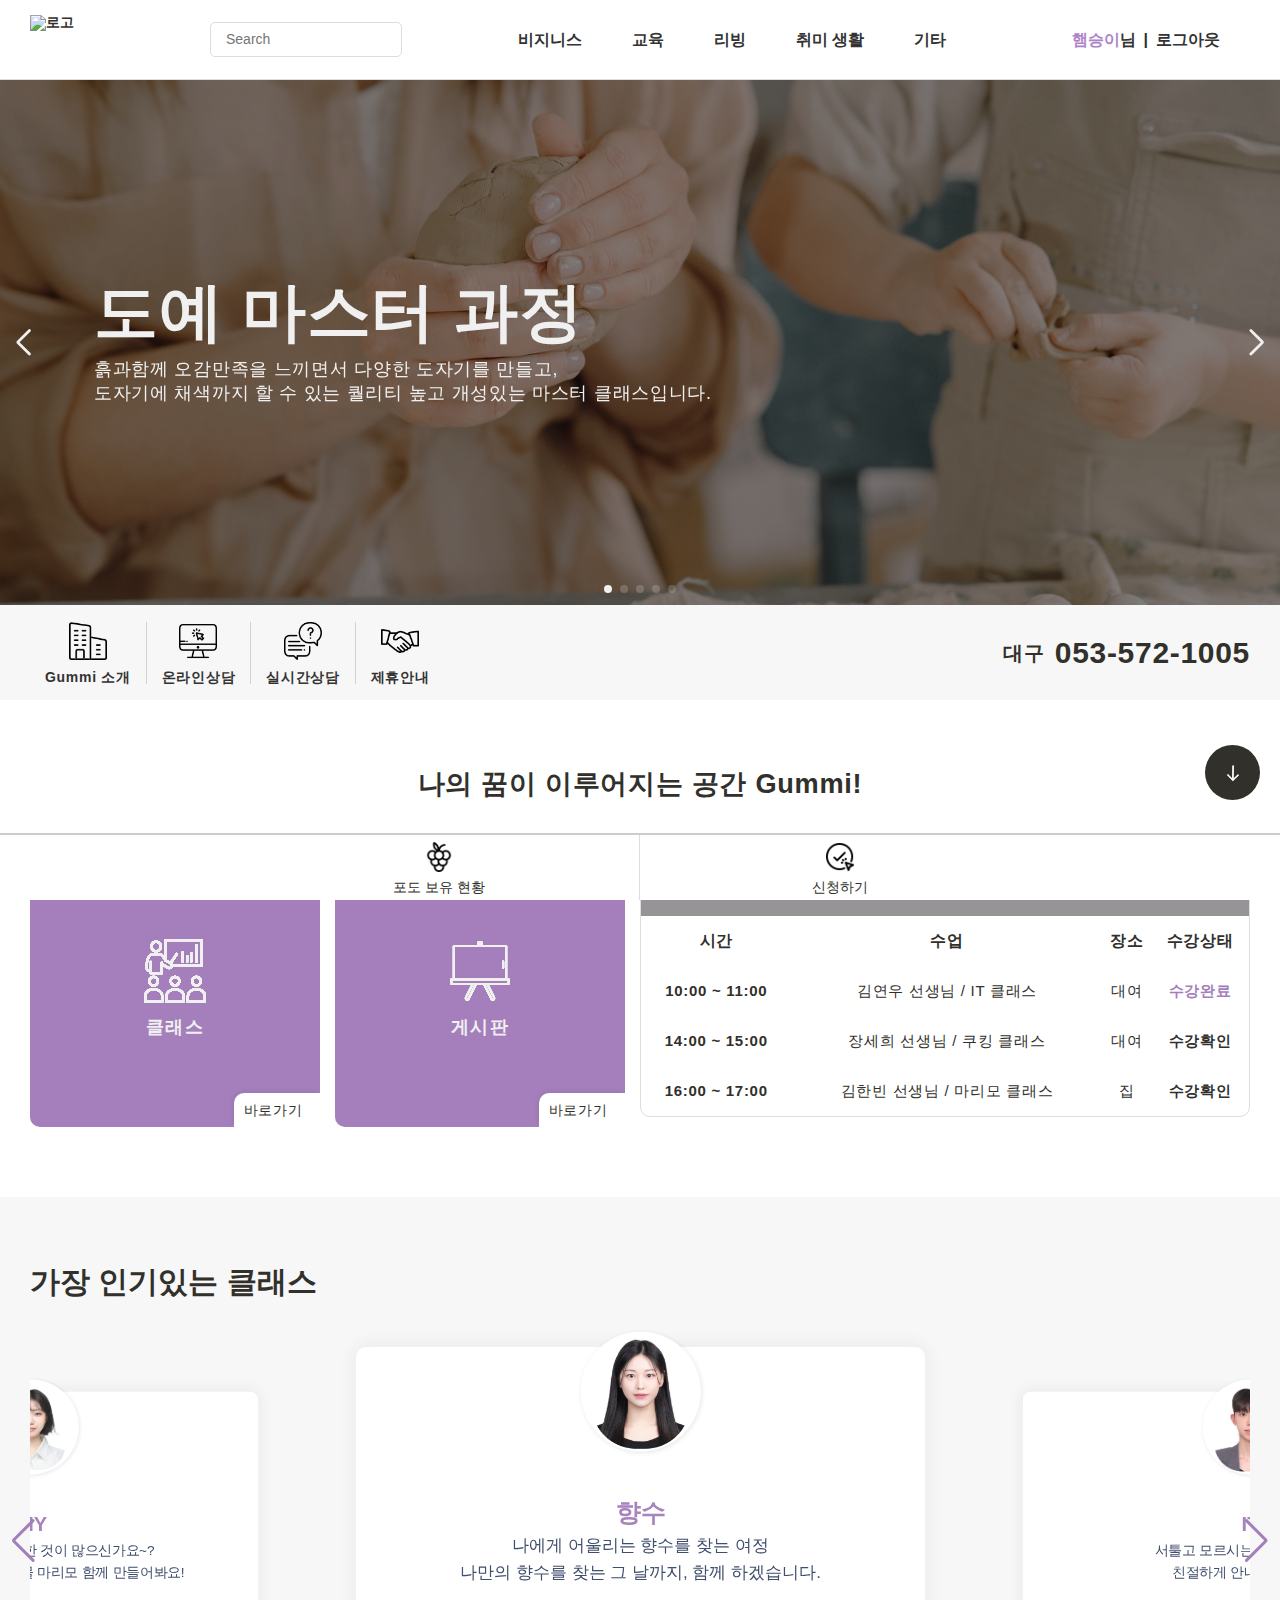
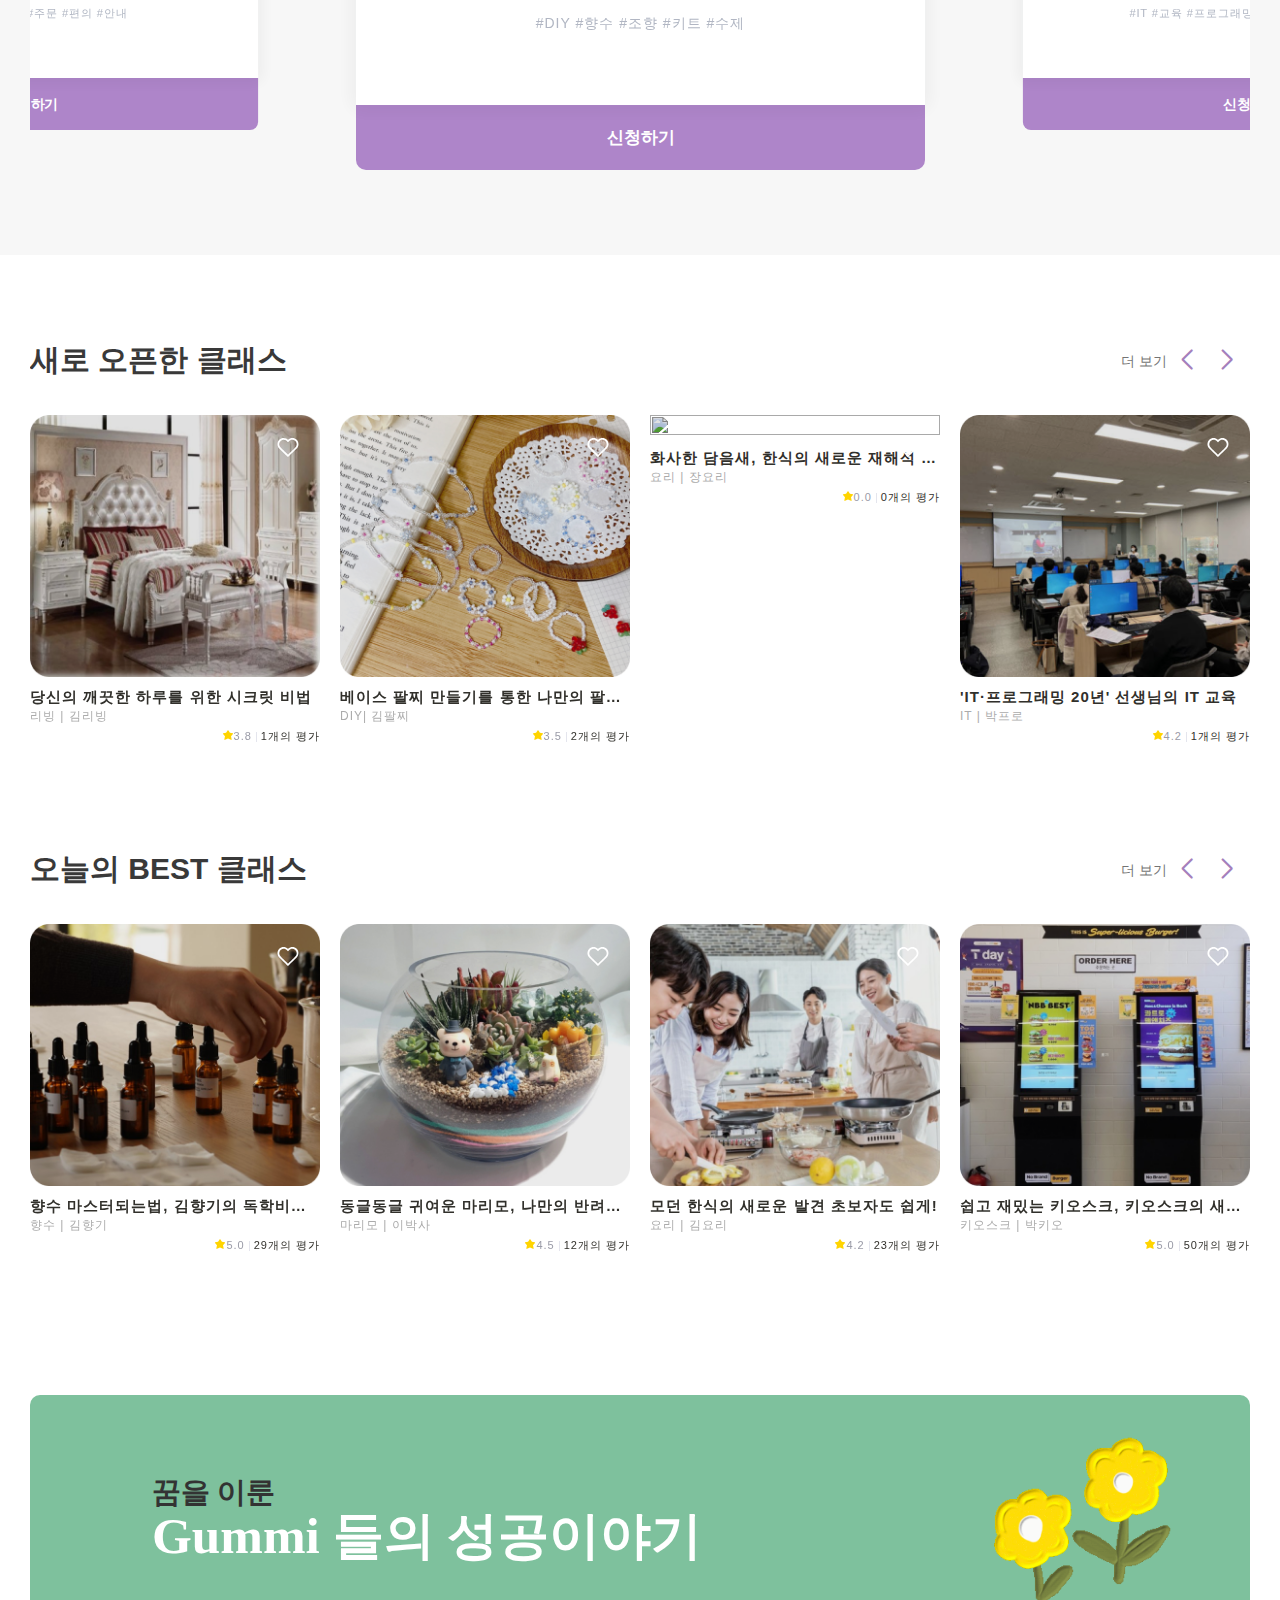
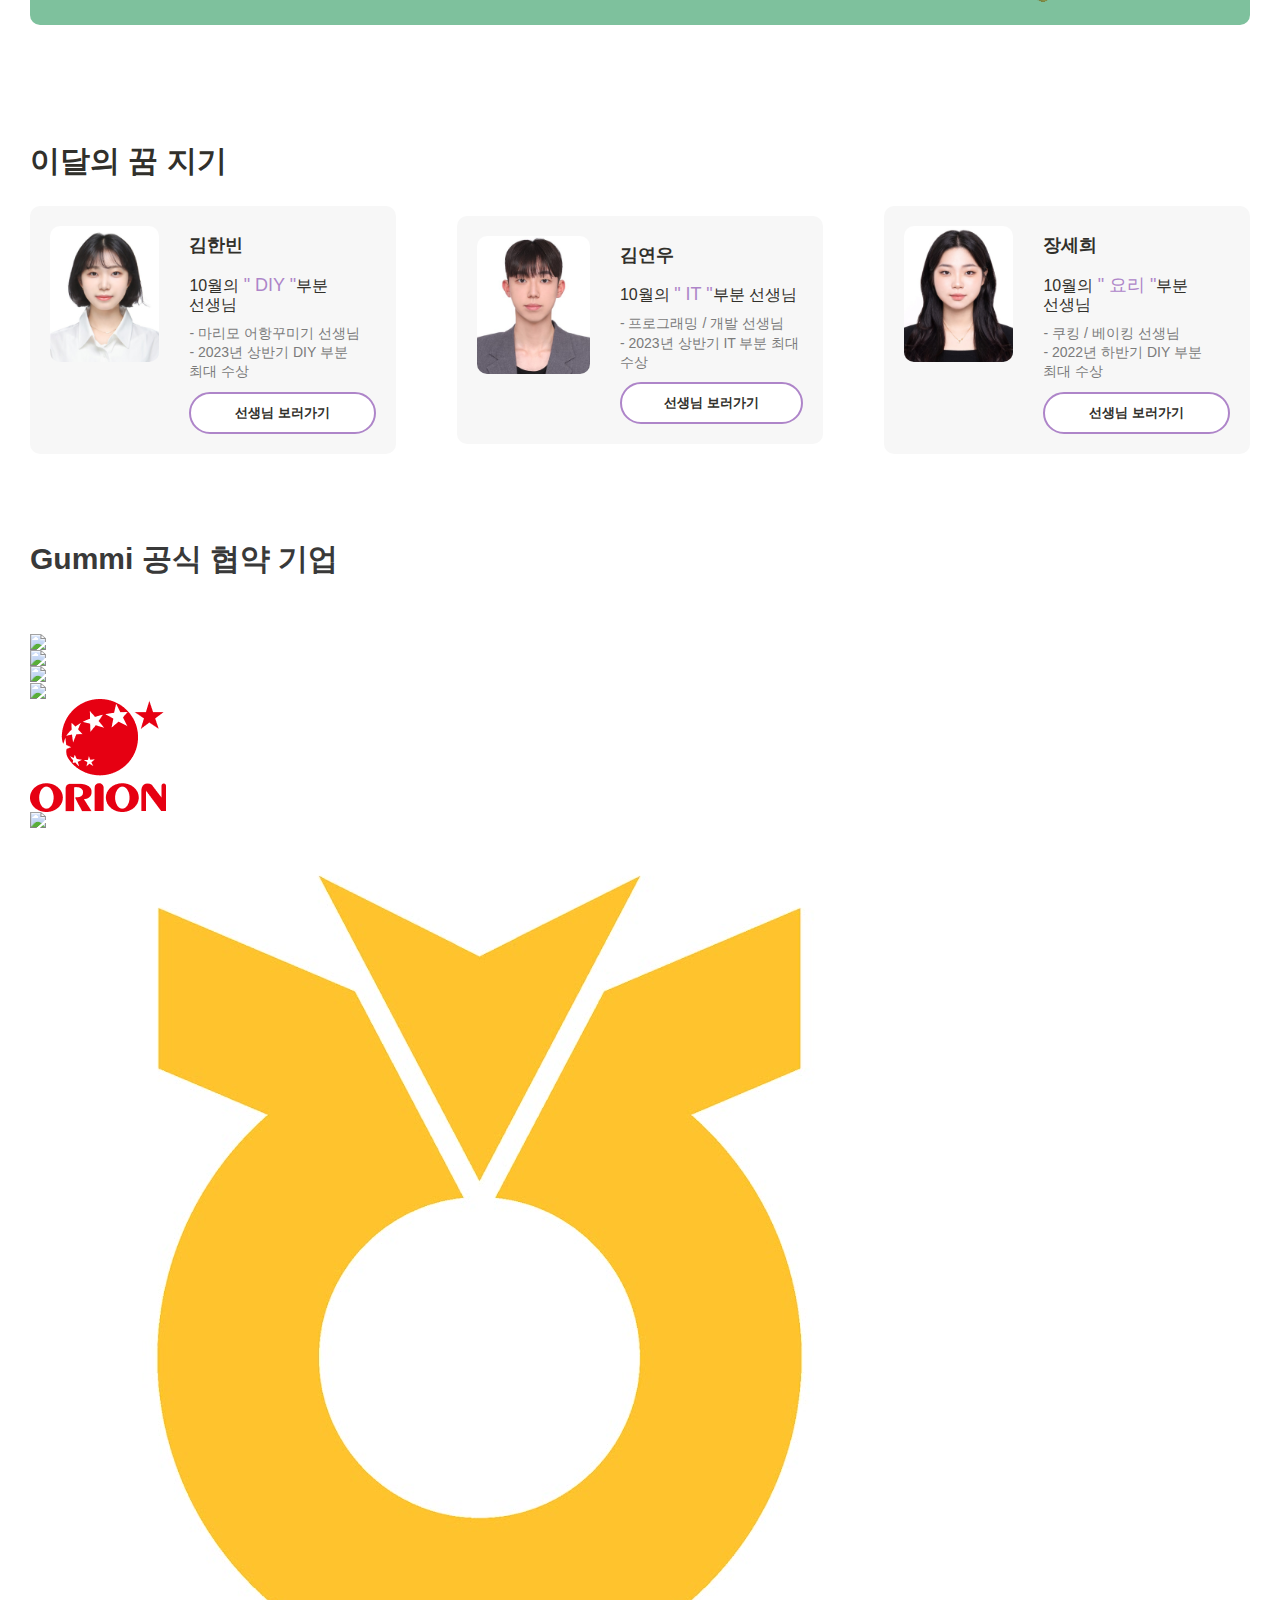
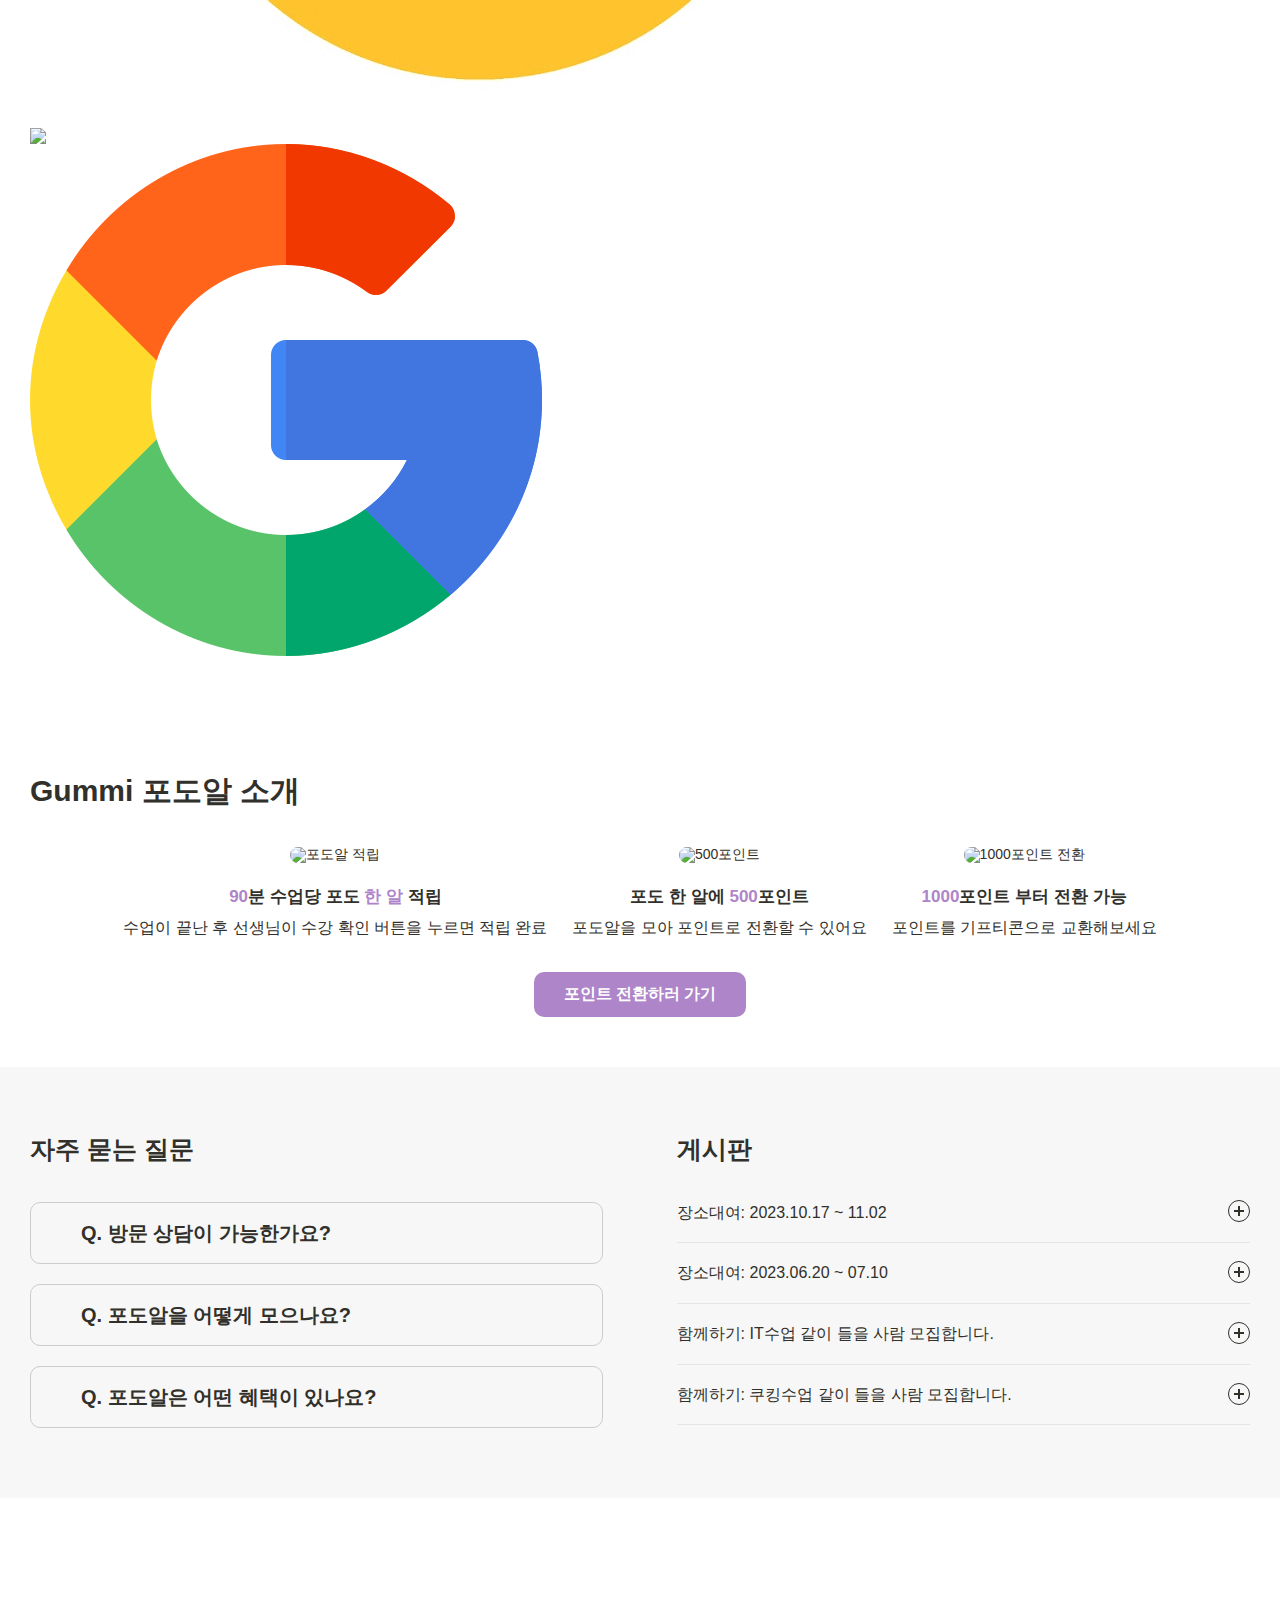
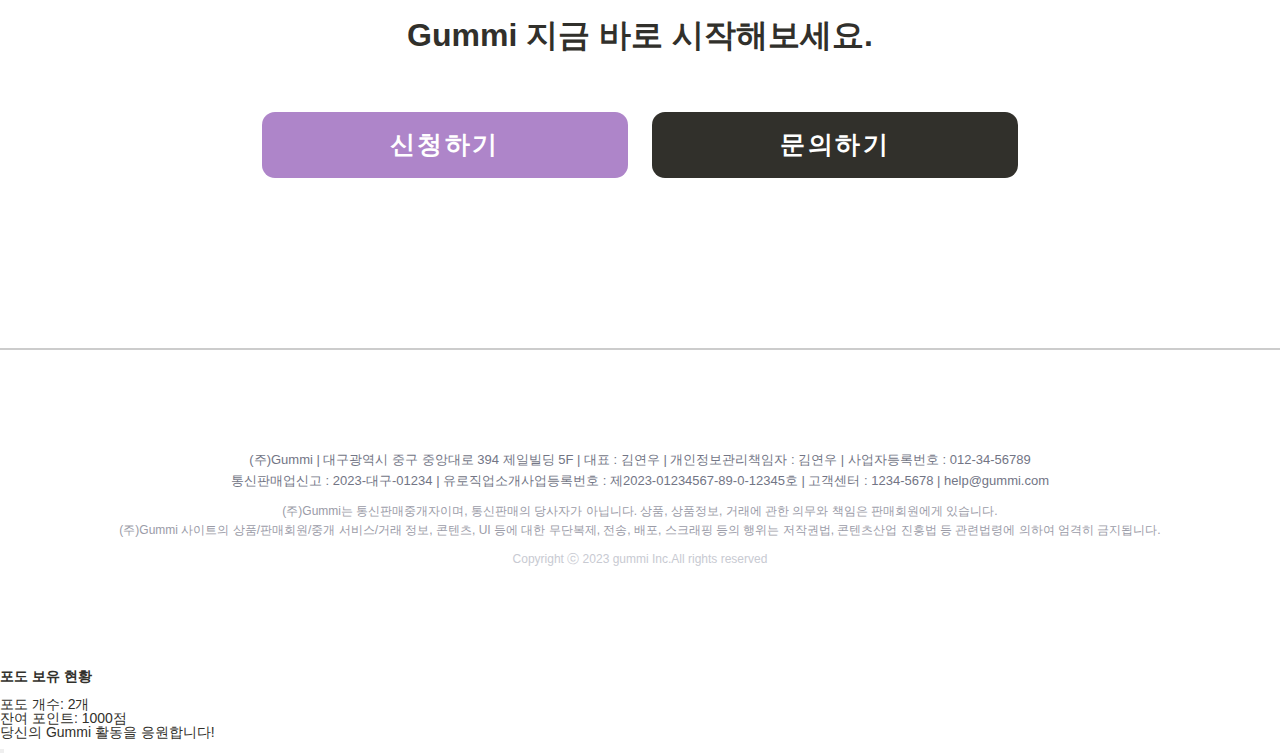
==== commit f0ebb662: "feat : 로그인 후 고정 메뉴 바 수정" ====
--- a/index2.html
+++ b/index2.html
@@ -59,11 +59,14 @@
     <!-- css -->
     <link rel="stylesheet" type="text/css" href="css/reset.css">
     <link rel="stylesheet" href="css/main.css">
+    <link rel="stylesheet" href="css/header_main.css">
     <link rel="stylesheet" href="css/class2.css">
     <link rel="stylesheet" href="css/font.css">
     <link rel="stylesheet" href="css/base.css">
     <link rel="stylesheet" href="css/common.css">
-    <link rel="stylesheet" href="css/podo.css">   
+    <link rel="stylesheet" href="css/podo.css">
+    <link rel="stylesheet" href="css/fixedmenu.css">
+    <link rel="stylesheet" href="css/podo.css"> 
     <!--js  -->
     <script src="js/header.js"></script>
     <script src="js/visual.js"></script>
@@ -73,10 +76,13 @@
     <script src="js/recruit.js"></script>
     <script src="js/banner02.js"></script>
     <script src="js/popualclass.js"></script>
-    <script src="js/class2.js"></script>
     <script src="js/footer.js"></script>
     <script src="js/fixedmenu.js"></script>
+    <script src="js/class2.js"></script>
     <script src="js/podo2.js"></script>
+    <script src="https://code.jquery.com/jquery-2.2.0.min.js" type="text/javascript"></script>
+    <script src="https://cdnjs.cloudflare.com/ajax/libs/slick-carousel/1.6.0/slick.js"></script>
+    <script src="https://maxcdn.bootstrapcdn.com/bootstrap/3.3.6/js/bootstrap.min.js"></script>
     <!-- fivicon -->
     <link rel="icon" href="images/fcon.png">
 </head>
@@ -90,7 +96,7 @@
         <header class="header">
             <div class="inner">
                 <h1 class="h_logo">
-                    <a href="index.html"><img src="images/logo3.svg" alt="로고"></a>
+                    <a href="index2.html"><img src="images/logo3_text.svg" alt="로고"></a>
                 </h1>
                 <nav class="h_nav">
                     <ul class="searchbar">
@@ -142,9 +148,9 @@
                         </li>
                     </ul>
                     <ul class="login">
-                        <li><a href="login.html">로그인</a></li>
+                        <li><a href="#"><span class="purple">햄승이</span>님</a></li>
                         <li>&ensp;|&ensp;</li>
-                        <li><a href="signup.html">회원가입</a></li>
+                        <li><a href="index.html">로그아웃</a></li>
                     </ul>
                 </nav>
                 <nav class="mb_nav">
@@ -156,7 +162,7 @@
                         <div class="mb_nav_top">
                             <ul class="mb_login">
                                 <li><i class="fa-regular fa-user"></i></li>
-                                <li><a href="login.html">로그인&ensp;</a>|<a href="signup.html">&ensp;회원가입&ensp;<i class="fa-solid fa-chevron-right"></i></a></li>
+                                <li><a href="#"><span class="purple">햄승이</span>님&ensp;</a>|<a href="index.html">&ensp;로그아웃&ensp;<i class="fa-solid fa-chevron-right"></i></a></li>
                             </ul>
                             <a href="#"><i class="fa-solid fa-xmark"></i></a>
                         </div>
@@ -834,23 +840,7 @@
                 <div class="swiper-button-prev"></div>
                 <div class="swiper-button-next"></div>
             </div>
-        </section>
-        <!-- 배너01 -->
-        <section class="banner01">
-            <div class="inner">
-                <div class="banner_wrap">
-                    <a href="success.html">
-                        <div class="banner_txt">
-                        <p><span>꿈을 이룬</span><br> Gummi&nbsp;들의 성공이야기</p><i class="fa-solid fa-arrow-right"></i>
-                        </div>
-                        <div class="banner_img">
-                            <img src="images/flower-8210_256.gif" alt="flower">
-                        <!-- <img src="images/banner022222.svg" alt="banner01"> -->
-                        </div> 
-                    </a>
-                </div>
-            </div>
-        </section>                     
+        </section>        
                 <!-- 새로 오픈한 클래스 -->
                 <section class="class">
                     <div class="inner">
@@ -1085,6 +1075,22 @@
                         </div>
                     </div>
                 </section>
+                <!-- 배너01 -->
+        <section class="banner01">
+            <div class="inner">
+                <div class="banner_wrap">
+                    <a href="success.html">
+                        <div class="banner_txt">
+                        <p><span>꿈을 이룬</span><br> Gummi&nbsp;들의 성공이야기</p><i class="fa-solid fa-arrow-right"></i>
+                        </div>
+                        <div class="banner_img">
+                            <img src="images/flower-8210_256.gif" alt="flower">
+                        <!-- <img src="images/banner022222.svg" alt="banner01"> -->
+                        </div> 
+                    </a>
+                </div>
+            </div>
+        </section>             
                 <!-- 이달의선생님 -->
             <section class="teacher">
                 <div class="inner">
@@ -1143,6 +1149,45 @@
                             </div>
                         </div>
                     </div>
+                </section>
+                <!-- 협약기업 -->
+         <section class="classgo">
+            <div class="inner">
+                <div class="myclass classgo2">
+                    <div class="classtop">
+                        <h2 class="gogo">Gummi 공식 협약 기업</h2>
+                    </div>
+            <section class="customer-logos slider">
+            <div class="slide"><img src="images/odd.png"></div>
+            <div class="slide"><img src="images/ch.jpg"></div>
+            <div class="slide"><img src="images/lote.png"></div>
+            <div class="slide"><img src="images/apple.jpg"></div>
+            <div class="slide"><img src="images/orion.png"></div>
+            <div class="slide"><img src="images/lg.png"></div>
+            <div class="slide"><img src="images/nong.png"></div>
+            <div class="slide"><img src="images/sta.png"></div>
+            <div class="slide"><img src="images/google.png"></div>
+         </section>
+                </div>
+            </div>
+        </section>
+                    <!-- Gummi 소개 -->
+                    <section class="gummiintroduce">
+                        <div class="inner">
+                            <div class="gummioffice1">
+                         <h3>who is Gummi?</h3>
+                        <h4>
+                            사람들은 우리를 Gummi라고 합니다.<br>
+                            우리는 우리의 잠재력을 플랫폼 틀 안에 가두지 않습니다.</h4>
+    
+                        <h2>우리가 하는 일은<br> 누군가에게는 <strong><span>첫 출발,</span></strong></h2>
+                           
+                        <h2 class="gumistart">또 누군가에게는 <strong><span>새로운 출발이 </span></strong>될 <br><strong><span>전환점을 설계하는</span></strong> 일입니다.</h2>
+                    </div>
+                    <div class="gummioffice2">
+                        <img src="images/gummioffice.png" alt="">
+                    </div>
+                </div>
                 </section>
                                                 <!-- 배너02 -->
                                 <section class="banner02">
@@ -1326,16 +1371,18 @@
     <!-- 고정메뉴 -->
     <div class="fixedmenu">
         <ul>
-            <li>
+            <li class="fixedmenu01">
                 <a href="#" class="podocheck">
-                    <img src="images/fixedmenu_grape.png" alt="포도 보유 현황">
+                    <img src="images/fixedmenu_grape.png" alt="포도 보유 현황" class="fixedmenu_grape">
+                    <img src="images/fixedmenu_grape_color.png" alt="포도 보유 현황 컬러" class="color_fixed_grape">
                     <span>포도 보유 현황</span>
                 </a>
                 
             </li>
-            <li>
-                <a href="subscription.html">
-                    <img src="images/fixedmenu_check.png" alt="신청하기">
+            <li class="fixedmenu02">
+                <a href="login.html">
+                    <img src="images/fixedmenu_check.png" alt="신청하기" class="fixedmenu_check">
+                    <img src="images/fixedmenu_check_color.png" alt="신청하기 컬러" class="color_fixed_check">
                     <span>신청하기</span>
                 </a>
             </li>
--- a/css/header_main.css
+++ b/css/header_main.css
@@ -0,0 +1,387 @@
+@charset "utf-8";
+
+.header {
+    position: fixed;
+    top: 0;
+    bottom: 0;
+    display: block;
+    width: 100%;
+    height: 80px;
+    z-index: 99999;
+    border-bottom: 1px solid #ddd;
+    background-color: #fff;
+}
+.header::after {
+    content: '';
+    width: 100%;
+    height: 0px;
+    background-color: #f5f5f5;
+    position: absolute;
+    left: 0;
+    z-index: 1;
+    transition: all 400ms;
+}
+.header.on::after {
+    height: calc(41px * 6);
+}
+.header .inner {
+    display: flex;
+    flex-wrap: wrap;
+}
+.h_logo {
+    width: 180px;
+    height: 100%;
+    display: flex;
+    justify-content: left;
+    align-items: left;
+    background-color: #fff;
+}
+.h_logo a {
+    display: inline-block;
+    width: 100%;
+    height: 100%;
+    display: flex;
+    justify-content: left;
+    align-items: center;
+}
+.h_logo a img {
+    height: 50px;
+    display: flex;
+    justify-content: left;
+    align-items: left;
+}
+.h_nav {
+    position: relative;
+    width: calc(100% - 200px);
+    height: 100%;
+    font-size: 16px;
+    display: flex;
+    align-items: center;
+    justify-content: space-between;
+    z-index: 1000;
+}
+.searchbar {
+    padding: 6px 10px;
+    display: flex;
+    justify-content: center;
+    align-items: center;
+    border-radius: 5px;
+    border: 1px solid #ddd;
+}
+.searchbar > li > #searchtext {
+    width: 250px;
+    background-color: #e6e6e600;
+    color: #333;
+    border: none;
+    padding: 3px 5px;
+    outline: none;
+}
+.searchbar > li > #searchtext::placeholder {
+    font-size: 14px;
+}
+.searchbar > li > a {
+    display: inline-block;
+    padding: 5px 0px 5px 10px;
+}
+.gnb {
+    height: 100%;
+    display: flex;
+    justify-content: center;
+    text-align: center;
+}
+.gnb > li {
+    height: 100%;
+    display: flex;
+    justify-content: center;
+    align-items: center;
+    position: relative;
+}
+.gnb > li > a {
+    display: inline-block;
+    padding: 10px 50px;
+    background-color: #fff;
+}
+.gnb > li:hover > a::after {
+    content: "";
+    position: absolute;
+    bottom: 0;
+    left: 0px;
+    width: 100%;
+    height: 3px;
+    background-color: #AE85C9;
+}
+.submenu {
+    position: absolute;
+    left: 0;
+    top: 80px;
+    width: 100%;
+    text-align: center;
+    display: none;
+}
+.submenu > li > a {
+    width: 100%;
+    display: inline-block;
+    padding: 12px 10px;
+    background-color: #f5f5f5;
+}
+.submenu > li > a:hover {
+    color: #AE85C9;
+}
+.login {
+    display: flex;
+    justify-content: center;
+    align-items: center;
+    padding: 0px 10px;
+}
+.mb_nav {
+    display: none;
+    width: calc(100% - 180px);
+    height: 100%;
+    position: relative;
+    flex-direction: column;
+    z-index: 9999999;
+    font-size: 16px;
+}
+.mb_h_nav {
+    position: relative;
+    width: 100%;
+    height: 100%;
+    display: flex;
+    justify-content: right;
+    font-size: 24px;
+    align-items: center;
+}
+.mb_h_nav > li:last-child {
+    padding: 10px 0px 10px 20px;
+}
+.mb_nav_gnb {
+    position: absolute;
+    right: -10px;
+    top: 0;
+    width: 320px;
+    background-color: #fff;
+    padding: 0px 10px 10px 10px;
+    border-left: 1px solid #ccc;
+    border-bottom: 1px solid #ccc;
+    border-right: 1px solid #ccc;
+}
+.mb_nav_top {
+    width: 100%;
+    height: 80px;
+    display: flex;
+    justify-content: space-between;
+    align-items: center;
+    font-size: 0.9rem;
+}
+.mb_login {
+    display: flex;
+    align-items: baseline;
+}
+.mb_login > li:first-child {
+    margin: 0px 10px 0px 0px;
+    font-size: 1rem;
+}
+.mb_login > li:last-child {
+    font-weight: 700;
+}
+.mb_login > li:last-child .fa-chevron-right {
+    color: #7e7e7e;
+}
+.mb_nav_top > a > .fa-xmark {
+    font-size: 24px;
+}
+.mb_submenu {
+    display: none;
+    background-color: #eee;
+}
+.mb_submenu > li > a {
+    display: inline-block;
+    padding: 10px;
+}
+.mb_gnb {
+    width: 100%;
+}
+.mb_gnb > li {
+    width: 100%;
+}
+.mb_gnb > li:first-child > a {
+    border-top: none;
+}
+.mb_gnb > li > a {
+    position: relative;
+    width: 100%;
+    display: flex;
+    padding: 15px 0;
+    border-top: 1px solid #eee;
+    font-weight: 700;
+}
+.mb_gnb > li > a > .more {
+    position: absolute;
+    right: 0;
+}
+.mb_gnb > li > a > .more > .plus {
+    display: block;
+}
+.mb_gnb > li > a > .more > .minus {
+    display: none;
+}
+.mb_gnb > li > a > .more.active > .plus {
+    display: none;
+}
+.mb_gnb > li > a > .more.active > .minus {
+    display: block;
+}
+.mb_searchbar {
+    position: absolute;
+    top: 0;
+    left: 0;
+    width: 100%;
+    height: 100%;
+    background-color: rgba(13, 13, 13, 0.95);
+    z-index: 9999999;
+    padding: 20px 0px;
+    display: none;
+}
+.mb_searchbar .inner {
+    padding: 0px 15px;
+}
+.mb_search {
+    width: 100%;
+    display: flex;
+    justify-content: space-between;
+    align-items: center;
+}
+.mb_search > li:first-child {
+    width: 100%;
+}
+.mb_search > li:last-child {
+    font-size: 27px;
+    padding: 0px 0px 0px 15px;
+}
+.mb_search > li:last-child i {
+    color: white;
+}
+.mb_searchbar_search {
+    width: 100%;
+    background-color: #fff;
+    display: flex;
+    border-radius: 50px;
+    padding: 10px 20px;
+    justify-content: center;
+    align-items: center;
+}
+.mb_searchbar_search > li:first-child {
+    font-size: 16px;
+    padding: 0px 10px 0px 0px;
+}
+.mb_searchbar_search > li:last-child {
+    width: 100%;
+}
+.mb_searchbar_search > li:last-child > input {
+    width: 100%;
+    border: none;
+    font-size: 16px;
+}
+.mb_searchbar_search > li:last-child > input::placeholder {
+    font-size: 14px;
+}
+.mb_recommend {
+    width: 100%;
+    display: flex;
+    flex-direction: column;
+    justify-content: center;
+    align-items: center;
+    color: white;
+    padding: 70px 20px;
+}
+.mb_recommend > li:first-child {
+    width: 100%;
+    color: rgba(255, 255, 255, 0.9);
+    font-weight: 700;
+    font-size: 20px;
+    padding-bottom: 30px;
+    text-align: center;
+}
+.mb_recommend > li:last-child {
+    width: 100%;
+}
+.mb_recommend_text {
+    width: 100%;
+    display: flex;
+    flex-wrap: wrap;
+    text-align: center;
+    justify-content: center;
+    align-items: center;
+}
+.mb_recommend_text > li {
+    margin: 20px 10px;
+}
+.mb_recommend_text > li > a {
+    padding: 10px 20px;
+    border: 1px solid rgba(255, 255, 255, 0.6);
+    border-radius: 50px;
+    transition: all 0.2s;
+}
+.mb_recommend a {
+    color: white;
+    text-align: center;
+}
+.mb_recommend_text > li:hover > a {
+    background-color: #fff;
+    color: #333;
+}
+.purple {
+    color: #AE85C9;
+}
+@media all and (max-width: 1680px){
+    .searchbar > li > #searchtext {
+        width: 220px;
+    }
+    .gnb > li > a {
+        padding: 10px 40px;
+    }
+}
+@media all and (max-width: 1280px){
+    .searchbar > li > #searchtext {
+        width: 160px;
+    }
+    .gnb > li > a {
+        padding: 10px 25px;
+    }
+}
+@media all and (max-width: 1120px){
+    .gnb > li > a {
+        padding: 10px 20px;
+    }
+}
+@media all and (max-width: 1024px){
+    .header .inner {
+        padding: 0 15px;
+    }
+    .h_nav {
+        display: none;
+    }
+    .searchbar > li > #searchtext {
+        width: 160px;
+    }
+    .mb_nav {
+        display: flex;
+    }
+    .mb_nav > .mb_nav_gnb {
+        display: none;
+    }
+    .mb_nav_gnb.active {
+        display: block;
+    }
+}
+@media all and (max-width: 760px){
+    
+}
+@media all and (max-width: 480px){
+    
+}
+@media all and (max-width: 330px){
+    .mb_nav_gnb {
+        right: -15px;
+    }
+}--- a/css/class2.css
+++ b/css/class2.css
@@ -1,11 +1,11 @@
 @charset "utf-8";
 .class {
-    padding-top: 50px;
+    padding-top: 70px;
     /* background-color: #d1c3ff52; */
 }
 .class2-1 {
-    padding-top: 50px;
-    padding-bottom: 50px;
+    padding-top: 70px;
+    padding-bottom: 70px;
     /* background-color: #d1c3ff52; */
 }
 .myclassheart {
@@ -56,6 +56,113 @@
     padding-top: 20px;
     /* cursor: pointer; */
 }
+
+  /* 협약기업 Slider */
+ .classgo2{
+    display: flex;
+    padding-bottom: 70px;
+    flex-direction: column;
+    align-items: center;
+} 
+ .customer-logos{
+  padding-top: 40px;
+ }
+ .slick-slide {
+    padding: 0px 30px;
+}
+
+.slick-slide img {
+    width: 100%;
+}
+
+.slick-slider
+{
+    position: relative;
+    display: block;
+    box-sizing: border-box;
+}
+
+.slick-list
+{
+    position: relative;
+    display: block;
+    overflow: hidden;
+    margin: 0;
+    padding: 0;
+}
+.slick-list:focus
+{
+    outline: none;
+}
+.slick-list.dragging
+{
+    cursor: pointer;
+    cursor: hand;
+}
+
+.slick-track
+{
+    position: relative;
+    top: 0;
+    left: 0;
+    display: block;
+}
+.slick-track:before,
+.slick-track:after
+{
+    display: table;
+    content: '';
+}
+.slick-track:after
+{
+    clear: both;
+}
+.slick-loading .slick-track
+{
+    visibility: hidden;
+}
+
+.slick-slide
+{
+    display: none;
+    float: left;
+    height: 100%;
+    min-height: 1px;
+}
+[dir='rtl'] .slick-slide
+{
+    float: right;
+}
+.slick-slide img
+{
+    display: block;
+    cursor: pointer;
+}
+.slick-slide.slick-loading img
+{
+    display: none;
+}
+.slick-slide.dragging img
+{
+    pointer-events: none;
+}
+.slick-initialized .slick-slide
+{
+    display: block;
+}
+.slick-loading .slick-slide
+{
+    visibility: hidden;
+}
+.slick-vertical .slick-slide
+{
+    display: block;
+    height: auto;
+    border: 1px solid transparent;
+}
+.slick-arrow.slick-hidden {
+    display: none;
+}
 .classopen{
     color: #747474;
     font-size: 0.875rem;
@@ -500,7 +607,7 @@
         line-height: 1.125rem;
         font-weight: 500;
         position: absolute;
-        right: 83px;
+        right: 73px;
         top: 22px;
         cursor: pointer;
     }
@@ -550,28 +657,12 @@
     }
 
  .classopen {
-    color: #747474;
-    font-size: 13px;
-    line-height: 1.125rem;
-    font-weight: 500;
-    position: absolute;
-    right: 61px;
-    top: 21px;
-    cursor: pointer;
+   display: none;
 }
  .classtop .swiper-button-prev {
      right: 33px;
      left: auto;
- }    .classopen {
-    color: #747474;
-    font-size: 0.975rem;
-    line-height: 1.125rem;
-    font-weight: 500;
-    position: absolute;
-    right: 61px;
-    top: 21px;
-    cursor: pointer;
-}
+ }   
  }
 @media all and (max-width: 320px) {
     .myclass4 h2 {
@@ -611,28 +702,80 @@
     .classtop h2 {
         font-size: 20px;
     }
-       .classopen {
-        color: #747474;
-        font-size: 13px;
-        line-height: 1.125rem;
-        font-weight: 500;
-        position: absolute;
-        right: 61px;
-        top: 21px;
-        cursor: pointer;
-    }
     .classtop .swiper-button-prev {
         right: 33px;
         left: auto;
     }
 
 }
+/* gummi 소개 */
+.gummiintroduce{
+  padding-bottom: 100px;  
+  background-color:#f7f7f7;
+}
+.gummiintroduce .inner{
+    display: flex;
+    width: 100%;
+}
+.gummioffice1{
+    width: 40%;
+}
+.gummioffice2{
+    padding-top: 100px;
+    width: 60%;
+}
+.gummioffice2 img{
+    border-radius: 20px;
+}
+.gummiintroduce .inner h3 {
+    color:rgb(174, 133, 201);
+    padding-top: 141px;
+    font-size: 20px;
+}
+
+.gummiintroduce .inner h4{
+    padding-top: 50px;
+    font-size: 20px;
+    font-weight: inherit;
+    line-height: 30px;
+    color: #242424;
+}
+.gumistart{
+    padding-top: 50px;
+    font-size: 30px;
+    font-weight: 900;
+    line-height: 40px;
+    color: #242424;
+}
+.gummiintroduce strong{
+    position: relative;
+}
+.gummiintroduce span {
+    position: relative;
+    z-index: 1;
+}
+.gummiintroduce strong:after {
+    content: "";
+    position: absolute;
+    left: -2px;
+    right: -2px;
+    bottom: 1px;
+    height: 17px;
+    background: #fdc116;
+}
+.gummiintroduce .inner h2{
+    padding-top: 30px;
+    font-size: 30px;
+    font-weight: 700;
+    line-height: 40px;
+    color: #242424;
+}
 /* 자주 묻는 질문 */
 
 .class2 {
+    padding: 70px 0;
+    padding-bottom: 50px;
     background-color: #f7f7f7;
-    padding: 50px 0;
-    padding-bottom: 41px;
 }
 .col2 {
     width: 100%;
@@ -812,7 +955,11 @@
     margin: 2em 0;
     line-height: 1.3;
 }
-
+@media screen and (max-width: 1500px) {
+ .gummiintroduce{
+    display: none;
+ }
+}
 @media screen and (max-width: 879px) {
     .qna .box.text > .pobi {
         transform: rotate(0deg);
--- a/css/fixedmenu.css
+++ b/css/fixedmenu.css
@@ -0,0 +1,136 @@
+@charset "utf-8";
+
+.fixedmenu {
+  position: fixed;
+  z-index: 999999999;
+  bottom: 450px;
+  right: 0px;
+  background-color: #fff;
+  padding: 10px 0 15px 0;
+  border-radius: 10px 0 0 10px;
+  box-shadow: 1px 2px 4px #a8a8a8;
+}
+.fixedmenu > ul {
+  background-color: #fff;
+  display: flex;
+  flex-direction: column;
+}
+.fixedmenu > ul > li:first-child {
+  margin-bottom: 0px;
+}
+.fixedmenu > ul > li {
+  padding: 15px 20px;
+}
+.fixedmenu > ul > li > a {
+  display: flex;
+  flex-direction: column;
+  justify-content: center;
+  align-items: center;
+  text-align: center;
+}
+.fixedmenu > ul > li > a > img {
+  width: 35px;
+  margin-bottom: 15px;
+}
+.fixedmenu > ul > li > a > img:nth-child(2n) {
+  display: none;
+}
+.fixedmenu > ul > li > a > span {
+  display: inline-block;
+}
+/* 탑 버튼 */
+.top-button{
+  position: fixed;
+  right: 20px;
+  bottom: 40px;
+  display: flex;
+  flex-direction: column;
+  justify-content: center;
+  align-items: center;
+  z-index: 9999;
+  width: auto;
+}
+.top-btn{
+  width: 55px;
+  display: block;
+  background-color: #31302b;
+  border-radius: 50%;
+  line-height: 55px;
+  text-align: center;
+}
+.top-btn img{
+  transform: rotate(180deg);
+}
+.top-btn img.up{
+  transform: rotate(0deg);
+}
+@media all and (max-width: 1680px){
+  .fixedmenu {
+    width: 100%;
+    bottom: 0px;
+    right: 0px;
+    padding: 0;
+    box-shadow: none;
+    border-top: 2px solid #ccc;
+    background-color: #fff;
+    border-radius: 0;
+  }
+  .fixedmenu > ul {
+    width: 100%;
+    height: 100%;
+    display: flex;
+    flex-direction: row;
+  }
+  .fixedmenu > ul > li:first-child {
+    margin-bottom: 0px;
+    border-right: 1px solid #ddd;
+    display: flex;
+    flex-direction: column;
+    justify-content: center;
+    align-items: end;
+  }
+  .fixedmenu > ul > li {
+    width: 50%;
+    height: 65px;
+    padding: 15px 20px;
+    border-radius: 0%;
+    background-color: #ffffff;
+    display: flex;
+    flex-direction: column;
+    justify-content: center;
+    align-items: left;
+  }
+  .fixedmenu > ul > li > a {
+    width: 60%;
+    display: flex;
+    flex-direction: column;
+    justify-content: center;
+    align-items: center;
+    text-align: center;
+  }
+  .fixedmenu > ul > li > a > img {
+    width: 30px;
+    margin-bottom: 8px;
+  }
+  .top-button{
+    right: 20px;
+    bottom: 100px;
+  }
+}
+@media all and (max-width: 1280px){
+  
+}
+@media all and (max-width: 1024px){
+  
+}
+@media all and (max-width: 760px){
+  
+}
+@media all and (max-width: 480px){
+  .fixedmenu > ul > li > a {
+    width: 100%;
+  }
+}
+@media all and (max-width: 320px){
+  
+}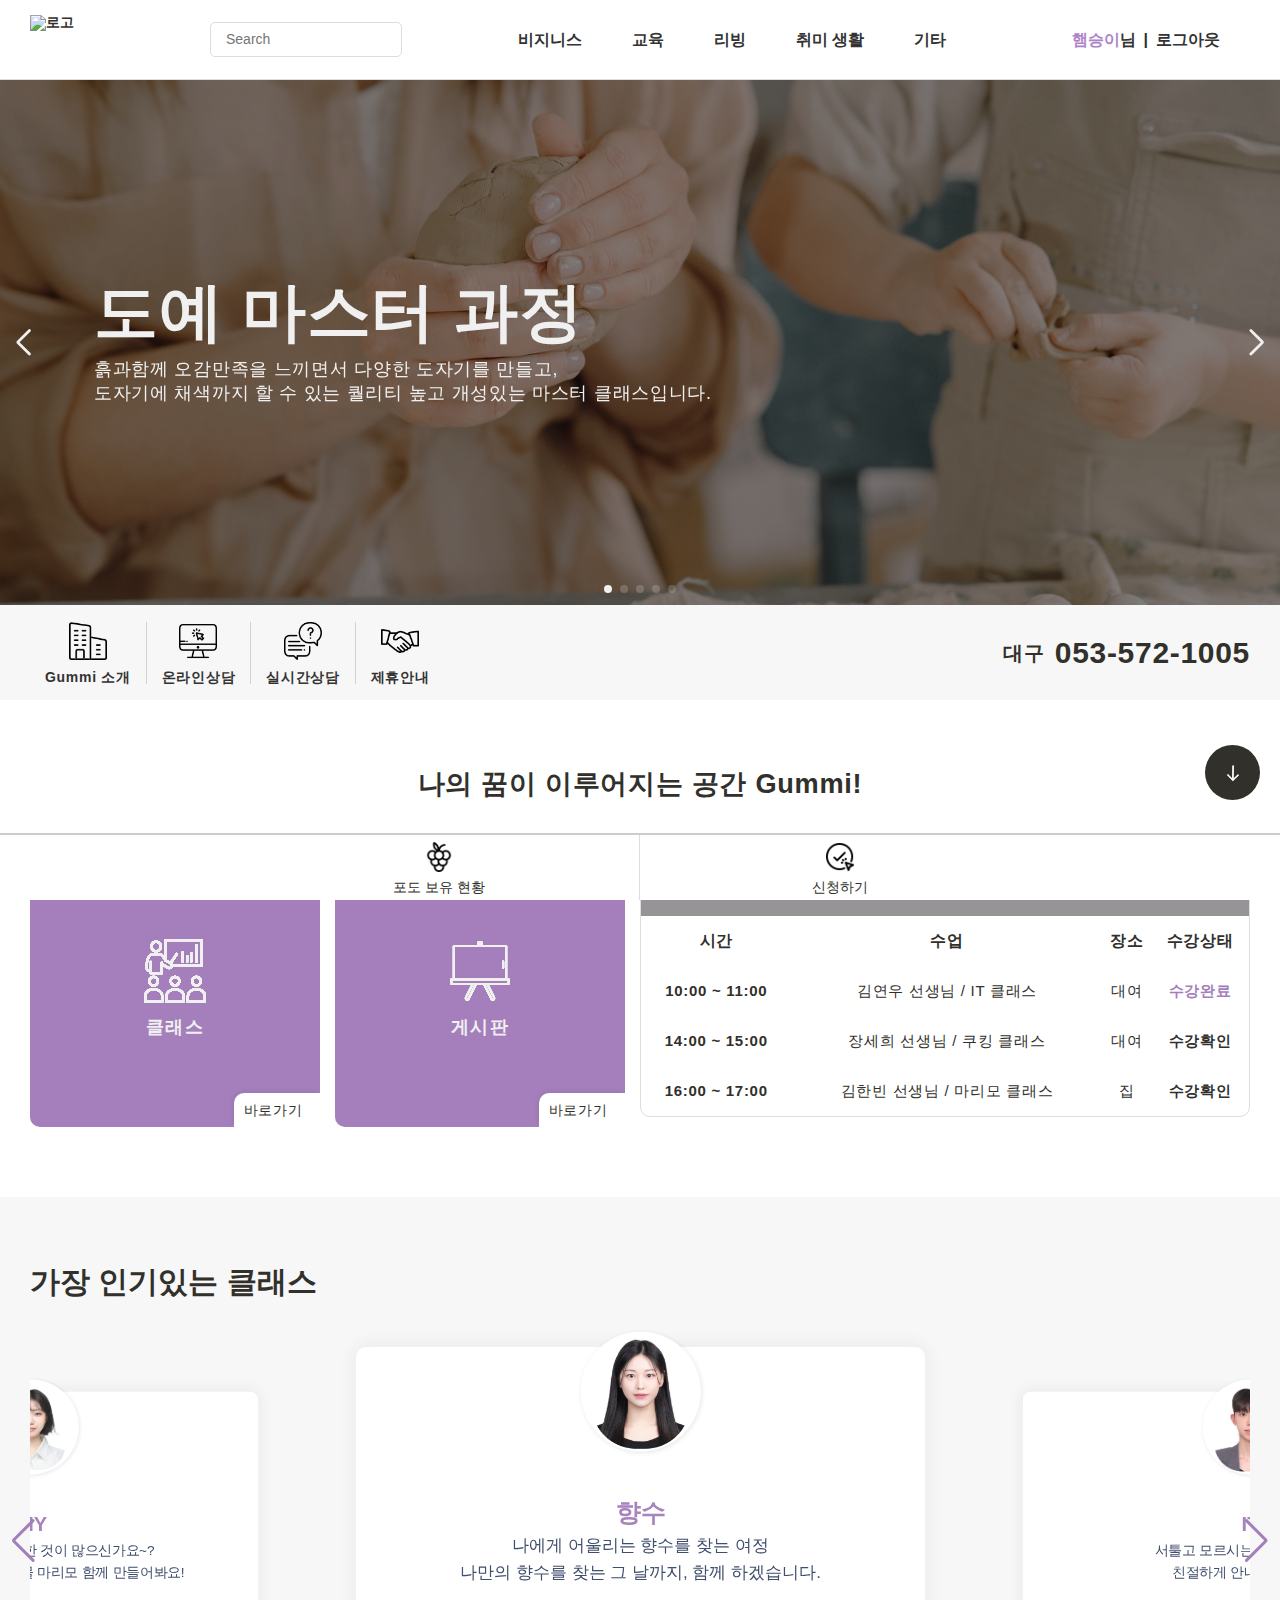
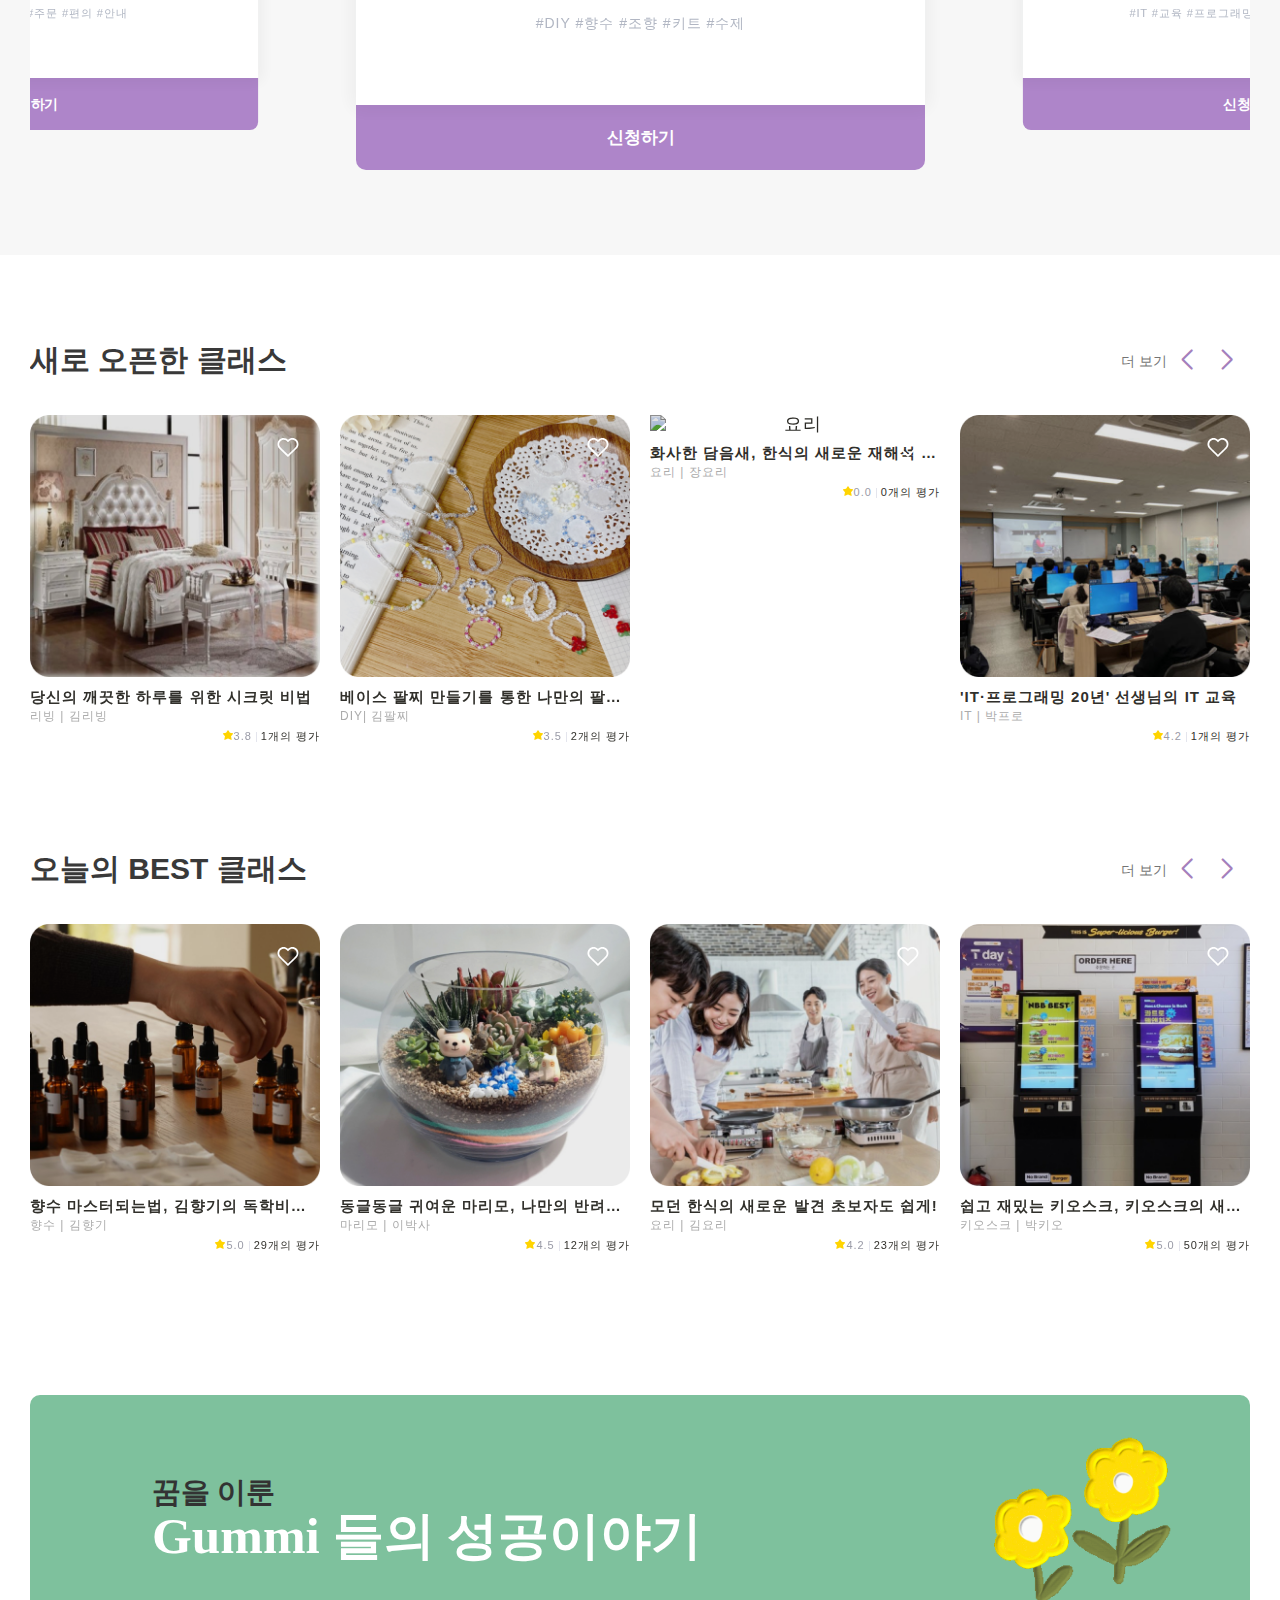
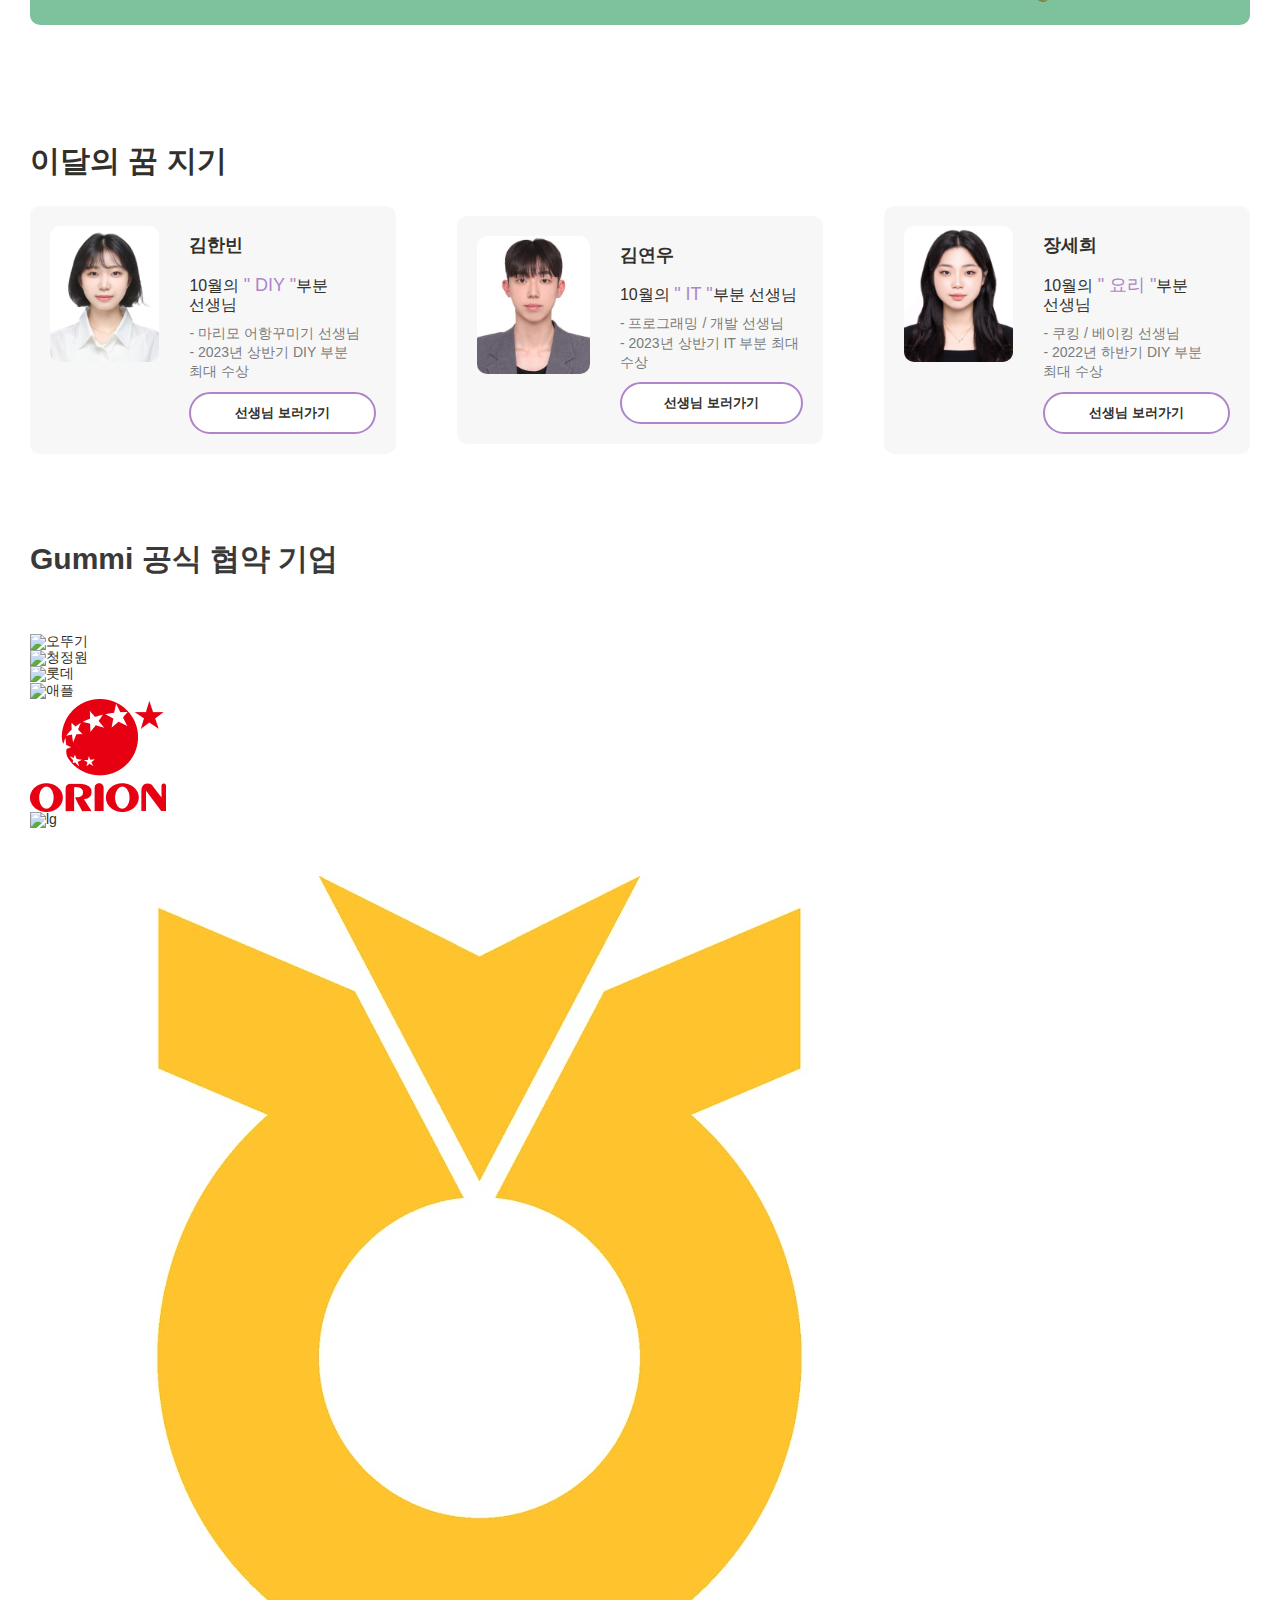
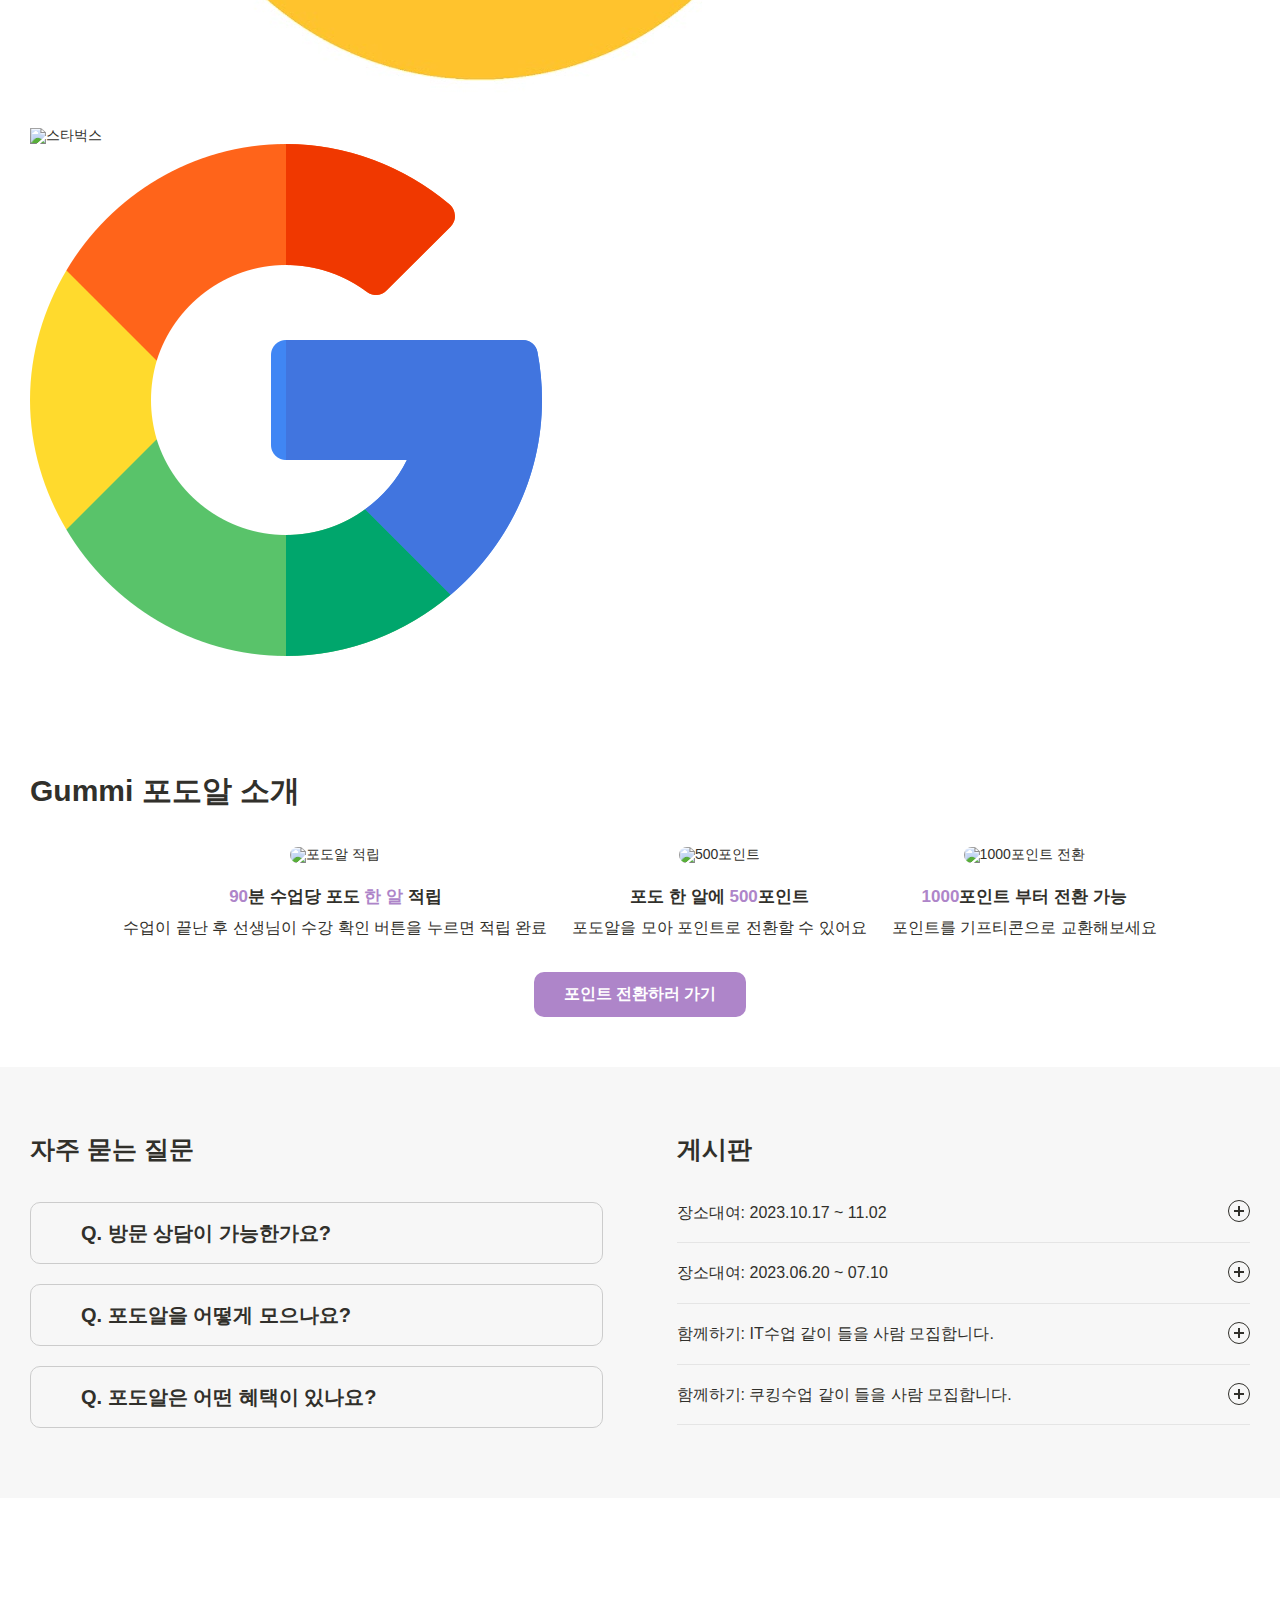
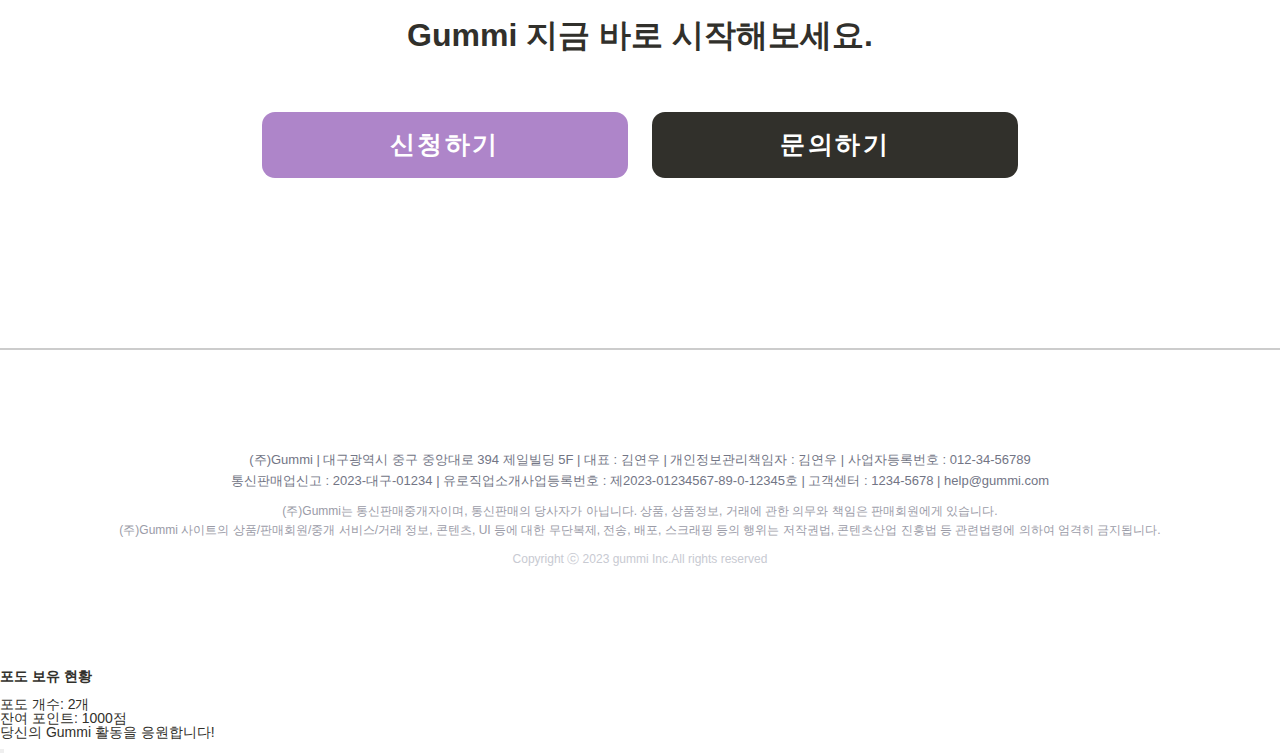
==== commit b6c9d721: "feat : qna 수정" ====
--- a/index2.html
+++ b/index2.html
@@ -79,7 +79,7 @@
     <script src="js/footer.js"></script>
     <script src="js/fixedmenu.js"></script>
     <script src="js/class2.js"></script>
-    <script src="js/podo2.js"></script>
+    <script src="js/podo.js"></script>
     <script src="https://code.jquery.com/jquery-2.2.0.min.js" type="text/javascript"></script>
     <script src="https://cdnjs.cloudflare.com/ajax/libs/slick-carousel/1.6.0/slick.js"></script>
     <script src="https://maxcdn.bootstrapcdn.com/bootstrap/3.3.6/js/bootstrap.min.js"></script>
@@ -565,7 +565,7 @@
                                         <div class="diy2">
                                             <img
                                                 src="images/popularclassteacher.png"
-                                                alt=""
+                                                alt="선생님1"
                                                 id="diy2img1"
                                             />
                                             <div class="diy2-h3">
@@ -605,7 +605,7 @@
                                         <div class="diy2">
                                             <img
                                                 src="images/popularclassteacher2.png"
-                                                alt=""
+                                                alt="선생님2"
                                                 id="diy2img1"
                                             />
                                             <div class="diy2-h3">
@@ -644,7 +644,7 @@
                                         <div class="diy2">
                                             <img
                                                 src="images/popularclassteacher4.png"
-                                                alt=""
+                                                alt="선생님3"
                                                 id="diy2img1"
                                             />
                                             <div class="diy2-h3">
@@ -682,7 +682,7 @@
                                         <div class="diy2">
                                             <img
                                                 src="images/popularclassteacher3.png"
-                                                alt=""
+                                                alt="선생님4"
                                                 id="diy2img1"
                                             />
                                             <div class="diy2-h3">
@@ -722,7 +722,7 @@
                                     <div class="diy2">
                                         <img
                                             src="images/popularclassteacher2.png"
-                                            alt=""
+                                            alt="선생님5"
                                             id="diy2img1"
                                         />
                                         <div class="diy2-h3">
@@ -761,7 +761,7 @@
                                     <div class="diy2">
                                         <img
                                             src="images/popularclassteacher4.png"
-                                            alt=""
+                                            alt="선생님6"
                                             id="diy2img1"
                                         />
                                         <div class="diy2-h3">
@@ -799,7 +799,7 @@
                                     <div class="diy2">
                                         <img
                                             src="images/popularclassteacher3.png"
-                                            alt=""
+                                            alt="선생님7"
                                             id="diy2img1"
                                         />
                                         <div class="diy2-h3">
@@ -856,7 +856,7 @@
                                     <div class="swiper-wrapper">
                                         <div class="swiper-slide">
                                             <div class="myclass2-1">
-                                                <img src="images/living2.png" alt="">
+                                                <img src="images/living2.png" alt="리빙">
                                                 <div class="myclassheart">
                                                   <svg viewBox="0 0 24 24" data-testid="heart-thin" class="myclassheart"><path d="M20.75 4.8C19.55 3.6 18 3 16.45 3c-1.55 0-3.1.6-4.3 1.8-.05.05-.1.15-.15.2a.69.69 0 0 1-.15-.2C10.65 3.6 9.1 3 7.55 3c-1.55 0-3.1.6-4.3 1.8-2.35 2.4-2.35 6.35 0 8.75 2.35 2.4 8.55 8.35 8.55 8.35.05.1.15.1.2.1.05 0 .15 0 .15-.05 0 0 6.2-5.95 8.55-8.35 2.35-2.4 2.4-6.35.05-8.8ZM12 7.35c.35 0 .45-.4.75-.8 1.6-1.85 4.25-2.4 6.25-.9 1.3 1 1.95 2.75 1.65 4.35-.3 1.7-1.75 2.9-3 4.2-.65.65-5.65 5.4-5.65 5.4s-5-4.75-5.65-5.4c-1.25-1.25-2.7-2.5-3-4.2-.3-1.6.35-3.4 1.65-4.35 2-1.5 4.65-1 6.2.9.35.4.45.8.8.8Z" class="css-17f4zqp">
                                                   </path></svg></button>
@@ -876,7 +876,7 @@
                                         </div>
                                         <div class="swiper-slide">
                                             <div class="myclass2-1">
-                                                <img src="images/bis.png" alt="">
+                                                <img src="images/bis.png" alt="비즈">
                                                 <div class="myclassheart">
                                                   <svg viewBox="0 0 24 24" data-testid="heart-thin" class="myclassheart"><path d="M20.75 4.8C19.55 3.6 18 3 16.45 3c-1.55 0-3.1.6-4.3 1.8-.05.05-.1.15-.15.2a.69.69 0 0 1-.15-.2C10.65 3.6 9.1 3 7.55 3c-1.55 0-3.1.6-4.3 1.8-2.35 2.4-2.35 6.35 0 8.75 2.35 2.4 8.55 8.35 8.55 8.35.05.1.15.1.2.1.05 0 .15 0 .15-.05 0 0 6.2-5.95 8.55-8.35 2.35-2.4 2.4-6.35.05-8.8ZM12 7.35c.35 0 .45-.4.75-.8 1.6-1.85 4.25-2.4 6.25-.9 1.3 1 1.95 2.75 1.65 4.35-.3 1.7-1.75 2.9-3 4.2-.65.65-5.65 5.4-5.65 5.4s-5-4.75-5.65-5.4c-1.25-1.25-2.7-2.5-3-4.2-.3-1.6.35-3.4 1.65-4.35 2-1.5 4.65-1 6.2.9.35.4.45.8.8.8Z" class="css-17f4zqp">
                                                   </path></svg></button>
@@ -895,7 +895,7 @@
                                         </div>
                                         <div class="swiper-slide">    
                                             <div class="myclass2-1">
-                                                <img src="images/yoyoyoyo.png" alt="">
+                                                <img src="images/yoyoyoyo.png" alt="요리">
                                                 <div class="myclassheart">
                                                   <svg viewBox="0 0 24 24" data-testid="heart-thin" class="myclassheart"><path d="M20.75 4.8C19.55 3.6 18 3 16.45 3c-1.55 0-3.1.6-4.3 1.8-.05.05-.1.15-.15.2a.69.69 0 0 1-.15-.2C10.65 3.6 9.1 3 7.55 3c-1.55 0-3.1.6-4.3 1.8-2.35 2.4-2.35 6.35 0 8.75 2.35 2.4 8.55 8.35 8.55 8.35.05.1.15.1.2.1.05 0 .15 0 .15-.05 0 0 6.2-5.95 8.55-8.35 2.35-2.4 2.4-6.35.05-8.8ZM12 7.35c.35 0 .45-.4.75-.8 1.6-1.85 4.25-2.4 6.25-.9 1.3 1 1.95 2.75 1.65 4.35-.3 1.7-1.75 2.9-3 4.2-.65.65-5.65 5.4-5.65 5.4s-5-4.75-5.65-5.4c-1.25-1.25-2.7-2.5-3-4.2-.3-1.6.35-3.4 1.65-4.35 2-1.5 4.65-1 6.2.9.35.4.45.8.8.8Z" class="css-17f4zqp">
                                                   </path></svg></button>
@@ -914,7 +914,7 @@
                                         </div>
                                         <div class="swiper-slide">   
                                             <div class="myclass2-1">
-                                                <img src="images/itit.png" alt="">
+                                                <img src="images/itit.png" alt="it">
                                                 <div class="myclassheart">
                                                   <svg viewBox="0 0 24 24" data-testid="heart-thin" class="myclassheart"><path d="M20.75 4.8C19.55 3.6 18 3 16.45 3c-1.55 0-3.1.6-4.3 1.8-.05.05-.1.15-.15.2a.69.69 0 0 1-.15-.2C10.65 3.6 9.1 3 7.55 3c-1.55 0-3.1.6-4.3 1.8-2.35 2.4-2.35 6.35 0 8.75 2.35 2.4 8.55 8.35 8.55 8.35.05.1.15.1.2.1.05 0 .15 0 .15-.05 0 0 6.2-5.95 8.55-8.35 2.35-2.4 2.4-6.35.05-8.8ZM12 7.35c.35 0 .45-.4.75-.8 1.6-1.85 4.25-2.4 6.25-.9 1.3 1 1.95 2.75 1.65 4.35-.3 1.7-1.75 2.9-3 4.2-.65.65-5.65 5.4-5.65 5.4s-5-4.75-5.65-5.4c-1.25-1.25-2.7-2.5-3-4.2-.3-1.6.35-3.4 1.65-4.35 2-1.5 4.65-1 6.2.9.35.4.45.8.8.8Z" class="css-17f4zqp">
                                                   </path></svg></button>
@@ -933,7 +933,7 @@
                                         </div>
                                         <div class="swiper-slide">   
                                             <div class="myclass2-1">
-                                                <img src="images/yori4 1.png" alt="">
+                                                <img src="images/yori4 1.png" alt="요리">
                                                 <div class="myclassheart">
                                                   <svg viewBox="0 0 24 24" data-testid="heart-thin" class="myclassheart"><path d="M20.75 4.8C19.55 3.6 18 3 16.45 3c-1.55 0-3.1.6-4.3 1.8-.05.05-.1.15-.15.2a.69.69 0 0 1-.15-.2C10.65 3.6 9.1 3 7.55 3c-1.55 0-3.1.6-4.3 1.8-2.35 2.4-2.35 6.35 0 8.75 2.35 2.4 8.55 8.35 8.55 8.35.05.1.15.1.2.1.05 0 .15 0 .15-.05 0 0 6.2-5.95 8.55-8.35 2.35-2.4 2.4-6.35.05-8.8ZM12 7.35c.35 0 .45-.4.75-.8 1.6-1.85 4.25-2.4 6.25-.9 1.3 1 1.95 2.75 1.65 4.35-.3 1.7-1.75 2.9-3 4.2-.65.65-5.65 5.4-5.65 5.4s-5-4.75-5.65-5.4c-1.25-1.25-2.7-2.5-3-4.2-.3-1.6.35-3.4 1.65-4.35 2-1.5 4.65-1 6.2.9.35.4.45.8.8.8Z" class="css-17f4zqp">
                                                   </path></svg></button>
@@ -971,7 +971,7 @@
                                     <div class="swiper-wrapper">
                                         <div class="swiper-slide">
                                             <div class="myclass2-1">
-                                                <img src="images/subscription_img_main 1.png" alt="">
+                                                <img src="images/subscription_img_main 1.png" alt="향수">
                                                 <div class="myclassheart">
                                                   <svg viewBox="0 0 24 24" data-testid="heart-thin" class="myclassheart"><path d="M20.75 4.8C19.55 3.6 18 3 16.45 3c-1.55 0-3.1.6-4.3 1.8-.05.05-.1.15-.15.2a.69.69 0 0 1-.15-.2C10.65 3.6 9.1 3 7.55 3c-1.55 0-3.1.6-4.3 1.8-2.35 2.4-2.35 6.35 0 8.75 2.35 2.4 8.55 8.35 8.55 8.35.05.1.15.1.2.1.05 0 .15 0 .15-.05 0 0 6.2-5.95 8.55-8.35 2.35-2.4 2.4-6.35.05-8.8ZM12 7.35c.35 0 .45-.4.75-.8 1.6-1.85 4.25-2.4 6.25-.9 1.3 1 1.95 2.75 1.65 4.35-.3 1.7-1.75 2.9-3 4.2-.65.65-5.65 5.4-5.65 5.4s-5-4.75-5.65-5.4c-1.25-1.25-2.7-2.5-3-4.2-.3-1.6.35-3.4 1.65-4.35 2-1.5 4.65-1 6.2.9.35.4.45.8.8.8Z" class="css-17f4zqp">
                                                   </path></svg></button>
@@ -991,7 +991,7 @@
                                         </div>
                                         <div class="swiper-slide">
                                             <div class="myclass2-1">
-                                                <img src="images/marimo.png" alt="">
+                                                <img src="images/marimo.png" alt="마리모">
                                                 <div class="myclassheart">
                                                   <svg viewBox="0 0 24 24" data-testid="heart-thin" class="myclassheart"><path d="M20.75 4.8C19.55 3.6 18 3 16.45 3c-1.55 0-3.1.6-4.3 1.8-.05.05-.1.15-.15.2a.69.69 0 0 1-.15-.2C10.65 3.6 9.1 3 7.55 3c-1.55 0-3.1.6-4.3 1.8-2.35 2.4-2.35 6.35 0 8.75 2.35 2.4 8.55 8.35 8.55 8.35.05.1.15.1.2.1.05 0 .15 0 .15-.05 0 0 6.2-5.95 8.55-8.35 2.35-2.4 2.4-6.35.05-8.8ZM12 7.35c.35 0 .45-.4.75-.8 1.6-1.85 4.25-2.4 6.25-.9 1.3 1 1.95 2.75 1.65 4.35-.3 1.7-1.75 2.9-3 4.2-.65.65-5.65 5.4-5.65 5.4s-5-4.75-5.65-5.4c-1.25-1.25-2.7-2.5-3-4.2-.3-1.6.35-3.4 1.65-4.35 2-1.5 4.65-1 6.2.9.35.4.45.8.8.8Z" class="css-17f4zqp">
                                                   </path></svg></button>
@@ -1011,7 +1011,7 @@
                                         </div>
                                         <div class="swiper-slide">    
                                             <div class="myclass2-1">
-                                                <img src="images/yori.png" alt="">
+                                                <img src="images/yori.png" alt="모던 한식">
                                                 <div class="myclassheart">
                                                  <svg viewBox="0 0 24 24" data-testid="heart-thin" class="myclassheart"><path d="M20.75 4.8C19.55 3.6 18 3 16.45 3c-1.55 0-3.1.6-4.3 1.8-.05.05-.1.15-.15.2a.69.69 0 0 1-.15-.2C10.65 3.6 9.1 3 7.55 3c-1.55 0-3.1.6-4.3 1.8-2.35 2.4-2.35 6.35 0 8.75 2.35 2.4 8.55 8.35 8.55 8.35.05.1.15.1.2.1.05 0 .15 0 .15-.05 0 0 6.2-5.95 8.55-8.35 2.35-2.4 2.4-6.35.05-8.8ZM12 7.35c.35 0 .45-.4.75-.8 1.6-1.85 4.25-2.4 6.25-.9 1.3 1 1.95 2.75 1.65 4.35-.3 1.7-1.75 2.9-3 4.2-.65.65-5.65 5.4-5.65 5.4s-5-4.75-5.65-5.4c-1.25-1.25-2.7-2.5-3-4.2-.3-1.6.35-3.4 1.65-4.35 2-1.5 4.65-1 6.2.9.35.4.45.8.8.8Z" class="css-17f4zqp">
                                                   </path></svg></button>
@@ -1031,7 +1031,7 @@
                                         </div>
                                         <div class="swiper-slide">    
                                             <div class="myclass2-1">
-                                                <img src="images/kiho.png" alt="">
+                                                <img src="images/kiho.png" alt="키오스크">
                                                 <div class="myclassheart">
                                                   <svg viewBox="0 0 24 24" data-testid="heart-thin" class="myclassheart"><path d="M20.75 4.8C19.55 3.6 18 3 16.45 3c-1.55 0-3.1.6-4.3 1.8-.05.05-.1.15-.15.2a.69.69 0 0 1-.15-.2C10.65 3.6 9.1 3 7.55 3c-1.55 0-3.1.6-4.3 1.8-2.35 2.4-2.35 6.35 0 8.75 2.35 2.4 8.55 8.35 8.55 8.35.05.1.15.1.2.1.05 0 .15 0 .15-.05 0 0 6.2-5.95 8.55-8.35 2.35-2.4 2.4-6.35.05-8.8ZM12 7.35c.35 0 .45-.4.75-.8 1.6-1.85 4.25-2.4 6.25-.9 1.3 1 1.95 2.75 1.65 4.35-.3 1.7-1.75 2.9-3 4.2-.65.65-5.65 5.4-5.65 5.4s-5-4.75-5.65-5.4c-1.25-1.25-2.7-2.5-3-4.2-.3-1.6.35-3.4 1.65-4.35 2-1.5 4.65-1 6.2.9.35.4.45.8.8.8Z" class="css-17f4zqp">
                                                   </path></svg></button>
@@ -1051,7 +1051,7 @@
                                         </div>
                                         <div class="swiper-slide">   
                                             <div class="myclass2-1">
-                                                <img src="images/yoyori.png" alt="">
+                                                <img src="images/yoyori.png" alt="쿠키">
                                                 <div class="myclassheart">
                                                  <svg viewBox="0 0 24 24" data-testid="heart-thin" class="myclassheart"><path d="M20.75 4.8C19.55 3.6 18 3 16.45 3c-1.55 0-3.1.6-4.3 1.8-.05.05-.1.15-.15.2a.69.69 0 0 1-.15-.2C10.65 3.6 9.1 3 7.55 3c-1.55 0-3.1.6-4.3 1.8-2.35 2.4-2.35 6.35 0 8.75 2.35 2.4 8.55 8.35 8.55 8.35.05.1.15.1.2.1.05 0 .15 0 .15-.05 0 0 6.2-5.95 8.55-8.35 2.35-2.4 2.4-6.35.05-8.8ZM12 7.35c.35 0 .45-.4.75-.8 1.6-1.85 4.25-2.4 6.25-.9 1.3 1 1.95 2.75 1.65 4.35-.3 1.7-1.75 2.9-3 4.2-.65.65-5.65 5.4-5.65 5.4s-5-4.75-5.65-5.4c-1.25-1.25-2.7-2.5-3-4.2-.3-1.6.35-3.4 1.65-4.35 2-1.5 4.65-1 6.2.9.35.4.45.8.8.8Z" class="css-17f4zqp">
                                                   </path></svg></button>
@@ -1158,15 +1158,15 @@
                         <h2 class="gogo">Gummi 공식 협약 기업</h2>
                     </div>
             <section class="customer-logos slider">
-            <div class="slide"><img src="images/odd.png"></div>
-            <div class="slide"><img src="images/ch.jpg"></div>
-            <div class="slide"><img src="images/lote.png"></div>
-            <div class="slide"><img src="images/apple.jpg"></div>
-            <div class="slide"><img src="images/orion.png"></div>
-            <div class="slide"><img src="images/lg.png"></div>
-            <div class="slide"><img src="images/nong.png"></div>
-            <div class="slide"><img src="images/sta.png"></div>
-            <div class="slide"><img src="images/google.png"></div>
+            <div class="slide"><img src="images/odd.png" alt="오뚜기"></div>
+            <div class="slide"><img src="images/ch.jpg" alt="청정원"></div>
+            <div class="slide"><img src="images/lote.png" alt="롯데"></div>
+            <div class="slide"><img src="images/apple.jpg" alt="애플"></div>
+            <div class="slide"><img src="images/orion.png" alt="오리온"></div>
+            <div class="slide"><img src="images/lg.png" alt="lg"></div>
+            <div class="slide"><img src="images/nong.png" alt="농협"></div>
+            <div class="slide"><img src="images/sta.png" alt="스타벅스"></div>
+            <div class="slide"><img src="images/google.png" alt="구글"></div>
          </section>
                 </div>
             </div>
@@ -1185,7 +1185,7 @@
                         <h2 class="gumistart">또 누군가에게는 <strong><span>새로운 출발이 </span></strong>될 <br><strong><span>전환점을 설계하는</span></strong> 일입니다.</h2>
                     </div>
                     <div class="gummioffice2">
-                        <img src="images/gummioffice.png" alt="">
+                        <img src="images/gummioffice.png" alt="사무실">
                     </div>
                 </div>
                 </section>
@@ -1252,7 +1252,7 @@
                                 <div id="boxholder_2" class="box cpbox text">
                                     <h2>포도알은 어떤 혜택이 있나요?</h2>
                                     <div class="box_content">
-                                        <p>포도알을 10개 모으시면 포인트로 전환하여 기프티콘 및 다양한 물품을 구매할 수 있습니다.</p>
+                                        <p>포도알을 모으시면 포인트로 전환하여 기프티콘 및 다양한 물품을 구매할 수 있습니다.</p>
                                     </div>
                                     <div class="clear"><!--space--></div>
                                 </div>
